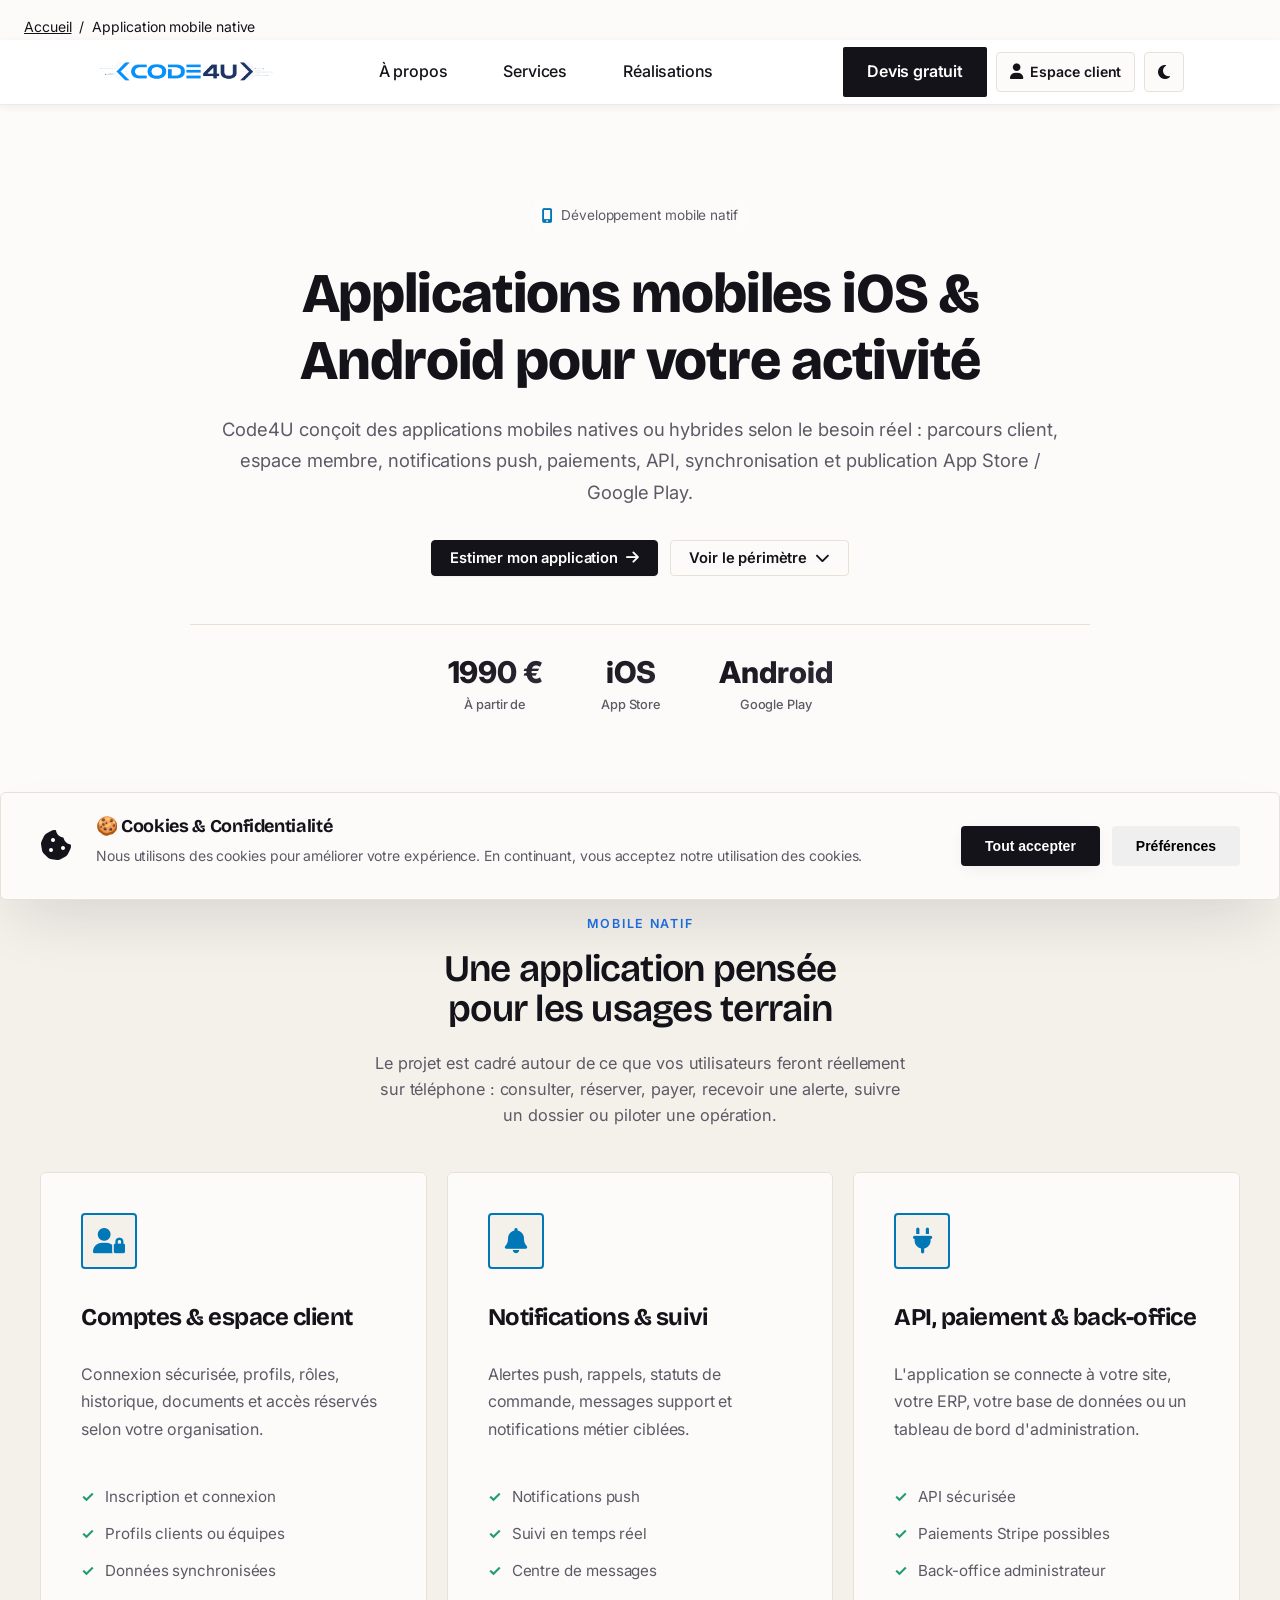
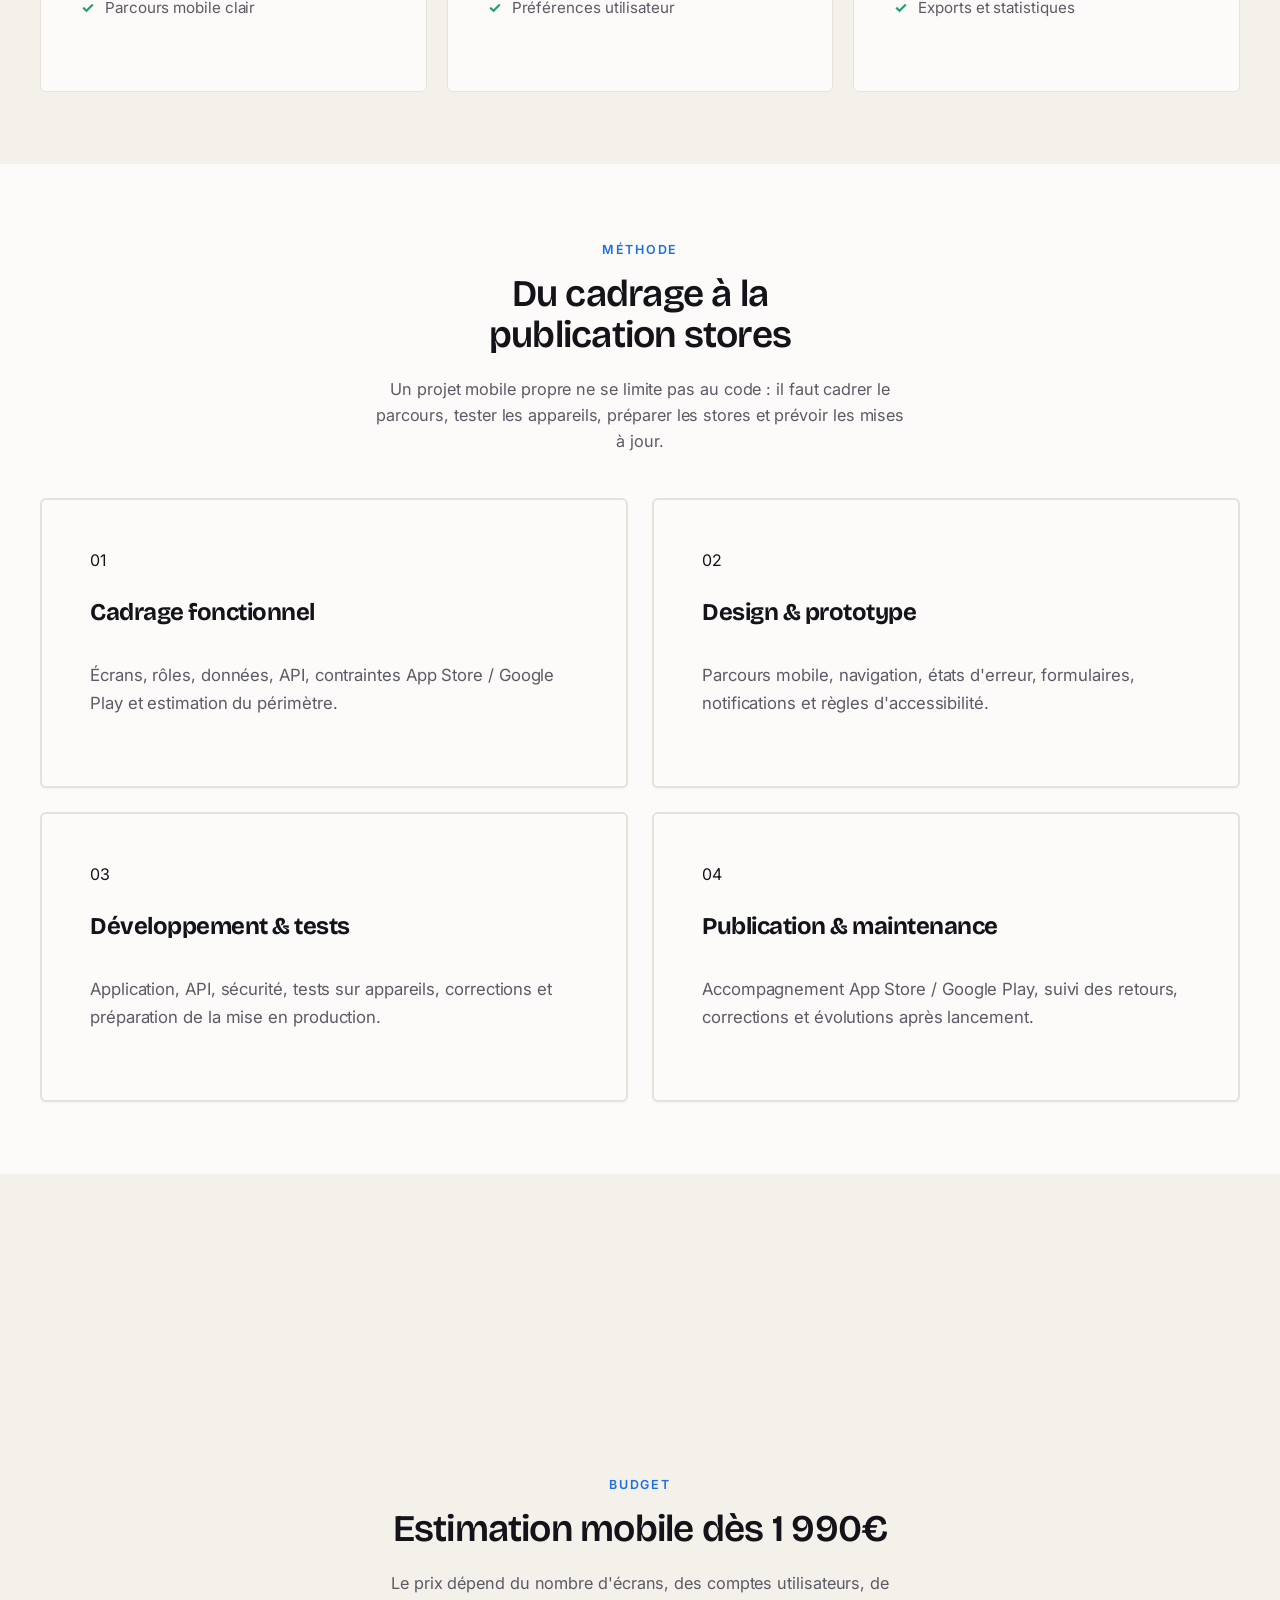
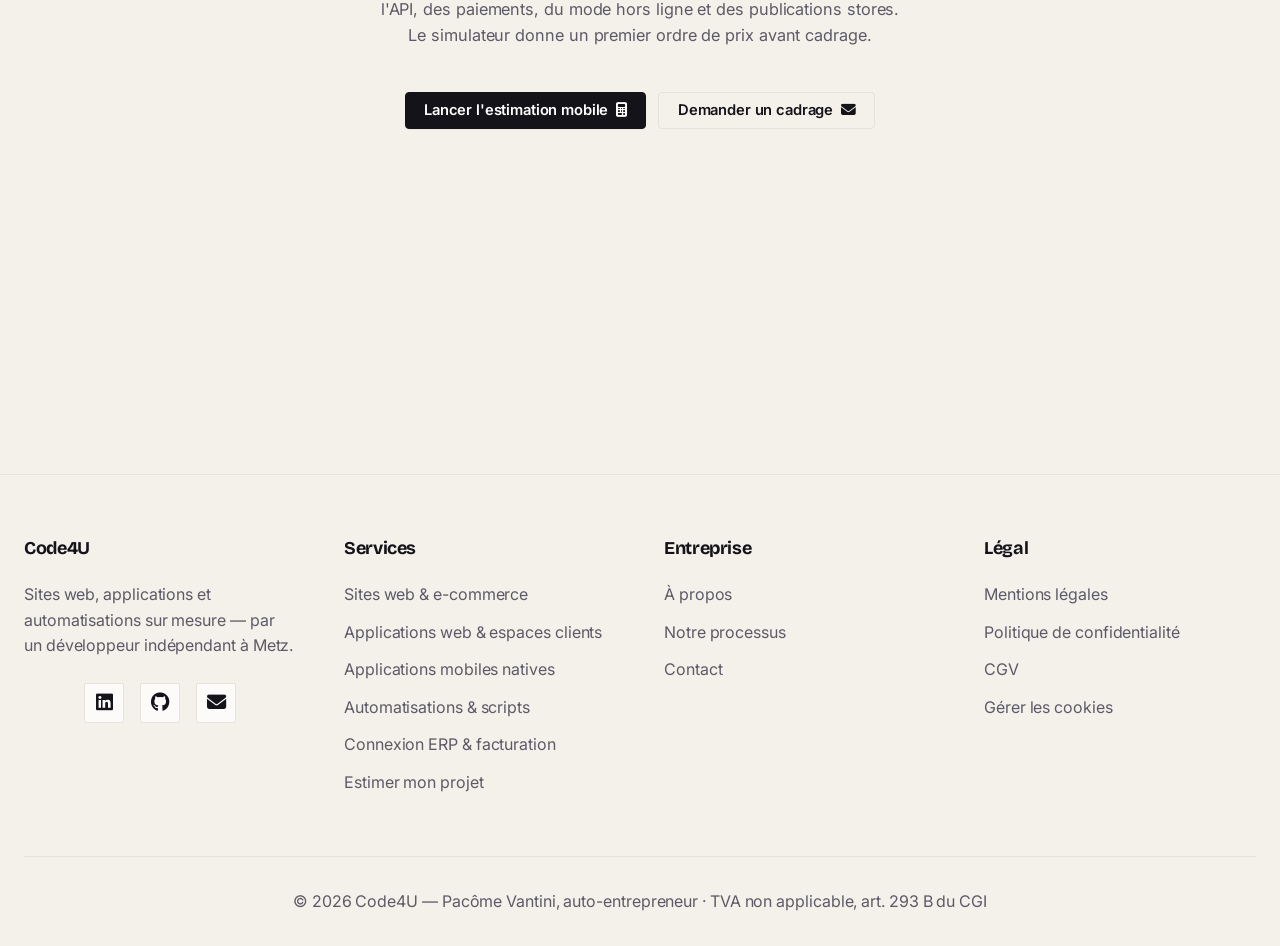
==== application-mobile.html @ ed42ecae "Add native mobile service and AI legal notices" ====
<!DOCTYPE html>
<html lang="fr">
<head>
    <meta charset="UTF-8">
    <meta name="viewport" content="width=device-width, initial-scale=1.0">

    <title>Développement Application Mobile Native iOS Android à Metz | Code4U</title>
    <meta name="title" content="Développement Application Mobile Native iOS Android à Metz | Code4U">
    <meta name="description" content="Développement d'application mobile native iOS et Android à Metz : comptes utilisateurs, notifications push, API, paiements, publication App Store et Google Play. Estimation dès 1 990€.">
    <meta name="keywords" content="développement application mobile Metz, application mobile native Metz, développeur iOS Android Metz, application mobile Lorraine, app mobile entreprise Grand Est">
    <meta name="robots" content="index, follow, max-image-preview:large, max-snippet:-1">
    <meta name="author" content="Pacôme VANTINI - Code4U">

    <meta property="og:type" content="website">
    <meta property="og:url" content="https://code4u.fr/application-mobile">
    <meta property="og:title" content="Développement Application Mobile Native | Code4U">
    <meta property="og:description" content="Applications mobiles iOS/Android connectées à votre activité : API, comptes, notifications, paiements et publication stores.">
    <meta property="og:image" content="https://code4u.fr/assets/images/og-web.jpg">
    <meta property="og:locale" content="fr_FR">
    <meta property="og:site_name" content="Code4U">

    <meta property="twitter:card" content="summary_large_image">
    <meta property="twitter:url" content="https://code4u.fr/application-mobile">
    <meta property="twitter:title" content="Application Mobile Native | Code4U">
    <meta property="twitter:description" content="Développement mobile iOS/Android à Metz. Estimation immédiate dès 1 990€.">
    <meta property="twitter:image" content="https://code4u.fr/assets/images/og-web.jpg">

    <link rel="canonical" href="https://code4u.fr/application-mobile">
    <link rel="icon" type="image/png" href="assets/images/logo-carre.png">
    <link rel="preconnect" href="https://fonts.googleapis.com">
    <link rel="preconnect" href="https://fonts.gstatic.com" crossorigin>
    <link rel="stylesheet" href="assets/css/style.css">
    <link rel="stylesheet" href="assets/css/web.css">
    <link rel="stylesheet" href="assets/css/platform.css">
    <link href="https://fonts.googleapis.com/css2?family=Bricolage+Grotesque:opsz,wght@12..96,400..700&family=Inter:wght@300;400;500;600;700;800&display=swap" rel="stylesheet">
    <link rel="stylesheet" href="https://cdnjs.cloudflare.com/ajax/libs/font-awesome/6.5.0/css/all.min.css">
</head>
<body class="web-page">
    <div id="header-placeholder"></div>

    <nav aria-label="Fil d'Ariane" class="breadcrumb-nav container" style="padding: 1rem 1.5rem 0; font-size: 0.875rem;">
        <ol itemscope itemtype="https://schema.org/BreadcrumbList" style="list-style: none; display: flex; gap: 0.5rem; margin: 0; padding: 0;">
            <li itemprop="itemListElement" itemscope itemtype="https://schema.org/ListItem">
                <a itemprop="item" href="https://code4u.fr/"><span itemprop="name">Accueil</span></a>
                <meta itemprop="position" content="1">
            </li>
            <li aria-hidden="true">/</li>
            <li itemprop="itemListElement" itemscope itemtype="https://schema.org/ListItem">
                <span itemprop="name">Application mobile native</span>
                <meta itemprop="item" content="https://code4u.fr/application-mobile">
                <meta itemprop="position" content="2">
            </li>
        </ol>
    </nav>

    <main id="main-content" role="main">
        <section class="web-hero" aria-labelledby="mobile-hero-title">
            <div class="container">
                <div class="web-hero-content">
                    <div class="web-hero-badge">
                        <i class="fas fa-mobile-screen-button"></i>
                        <span>Développement mobile natif</span>
                    </div>
                    <h1 class="web-hero-title" id="mobile-hero-title">
                        Applications mobiles iOS &amp; Android pour votre activité
                    </h1>
                    <p class="web-hero-subtitle">
                        Code4U conçoit des applications mobiles natives ou hybrides selon le besoin réel : parcours client, espace membre, notifications push, paiements, API, synchronisation et publication App Store / Google Play.
                    </p>
                    <div class="web-hero-actions">
                        <a href="commander.html?service=mobile_native" class="btn btn-primary btn-lg" data-cta="mobile_hero_estimation">
                            <span>Estimer mon application</span>
                            <i class="fas fa-arrow-right" aria-hidden="true"></i>
                        </a>
                        <a href="#mobile-services" class="btn btn-secondary btn-lg" data-cta="mobile_hero_services">
                            <span>Voir le périmètre</span>
                            <i class="fas fa-chevron-down"></i>
                        </a>
                    </div>
                    <div class="web-hero-stats">
                        <div class="web-hero-stat">
                            <span class="stat-number">1 990€</span>
                            <span class="stat-label">À partir de</span>
                        </div>
                        <div class="web-hero-stat">
                            <span class="stat-number">iOS</span>
                            <span class="stat-label">App Store</span>
                        </div>
                        <div class="web-hero-stat">
                            <span class="stat-number">Android</span>
                            <span class="stat-label">Google Play</span>
                        </div>
                    </div>
                </div>
            </div>
        </section>

        <section class="parallax-section" id="mobile-services">
            <div class="parallax-section-content">
                <div class="section-header">
                    <span class="section-tag">Mobile natif</span>
                    <h2 class="section-title">Une application pensée pour les usages terrain</h2>
                    <p class="section-subtitle">
                        Le projet est cadré autour de ce que vos utilisateurs feront réellement sur téléphone : consulter, réserver, payer, recevoir une alerte, suivre un dossier ou piloter une opération.
                    </p>
                </div>
                <div class="services-grid">
                    <div class="service-card">
                        <div class="service-icon"><i class="fas fa-user-lock"></i></div>
                        <h3>Comptes & espace client</h3>
                        <p>Connexion sécurisée, profils, rôles, historique, documents et accès réservés selon votre organisation.</p>
                        <ul class="service-features">
                            <li>Inscription et connexion</li>
                            <li>Profils clients ou équipes</li>
                            <li>Données synchronisées</li>
                            <li>Parcours mobile clair</li>
                        </ul>
                    </div>
                    <div class="service-card">
                        <div class="service-icon"><i class="fas fa-bell"></i></div>
                        <h3>Notifications & suivi</h3>
                        <p>Alertes push, rappels, statuts de commande, messages support et notifications métier ciblées.</p>
                        <ul class="service-features">
                            <li>Notifications push</li>
                            <li>Suivi en temps réel</li>
                            <li>Centre de messages</li>
                            <li>Préférences utilisateur</li>
                        </ul>
                    </div>
                    <div class="service-card">
                        <div class="service-icon"><i class="fas fa-plug"></i></div>
                        <h3>API, paiement & back-office</h3>
                        <p>L'application se connecte à votre site, votre ERP, votre base de données ou un tableau de bord d'administration.</p>
                        <ul class="service-features">
                            <li>API sécurisée</li>
                            <li>Paiements Stripe possibles</li>
                            <li>Back-office administrateur</li>
                            <li>Exports et statistiques</li>
                        </ul>
                    </div>
                </div>
            </div>
        </section>

        <section class="parallax-section">
            <div class="parallax-section-content">
                <div class="section-header">
                    <span class="section-tag">Méthode</span>
                    <h2 class="section-title">Du cadrage à la publication stores</h2>
                    <p class="section-subtitle">Un projet mobile propre ne se limite pas au code : il faut cadrer le parcours, tester les appareils, préparer les stores et prévoir les mises à jour.</p>
                </div>
                <div class="process-timeline">
                    <div class="process-step">
                        <div class="process-number">01</div>
                        <h3>Cadrage fonctionnel</h3>
                        <p>Écrans, rôles, données, API, contraintes App Store / Google Play et estimation du périmètre.</p>
                    </div>
                    <div class="process-step">
                        <div class="process-number">02</div>
                        <h3>Design & prototype</h3>
                        <p>Parcours mobile, navigation, états d'erreur, formulaires, notifications et règles d'accessibilité.</p>
                    </div>
                    <div class="process-step">
                        <div class="process-number">03</div>
                        <h3>Développement & tests</h3>
                        <p>Application, API, sécurité, tests sur appareils, corrections et préparation de la mise en production.</p>
                    </div>
                    <div class="process-step">
                        <div class="process-number">04</div>
                        <h3>Publication & maintenance</h3>
                        <p>Accompagnement App Store / Google Play, suivi des retours, corrections et évolutions après lancement.</p>
                    </div>
                </div>
            </div>
        </section>

        <section class="parallax-section">
            <div class="parallax-section-content">
                <div class="section-header">
                    <span class="section-tag">Budget</span>
                    <h2 class="section-title">Estimation mobile dès 1 990€</h2>
                    <p class="section-subtitle">
                        Le prix dépend du nombre d'écrans, des comptes utilisateurs, de l'API, des paiements, du mode hors ligne et des publications stores. Le simulateur donne un premier ordre de prix avant cadrage.
                    </p>
                </div>
                <div class="web-hero-actions" style="justify-content:center;">
                    <a href="commander.html?service=mobile_native" class="btn btn-primary btn-lg" data-cta="mobile_budget_estimation">
                        <span>Lancer l'estimation mobile</span>
                        <i class="fas fa-calculator" aria-hidden="true"></i>
                    </a>
                    <a href="/#contact" class="btn btn-secondary btn-lg" data-cta="mobile_budget_contact">
                        <span>Demander un cadrage</span>
                        <i class="fas fa-envelope"></i>
                    </a>
                </div>
            </div>
        </section>
    </main>

    <div id="footer-placeholder"></div>

    <script type="application/ld+json">
    {
      "@context": "https://schema.org",
      "@type": "Service",
      "name": "Développement d'application mobile native",
      "provider": {
        "@type": "LocalBusiness",
        "name": "Code4U",
        "url": "https://code4u.fr"
      },
      "areaServed": ["Metz", "Lorraine", "Grand Est", "France"],
      "serviceType": "Développement mobile iOS et Android",
      "offers": {
        "@type": "Offer",
        "price": "1990",
        "priceCurrency": "EUR",
        "availability": "https://schema.org/InStock"
      },
      "url": "https://code4u.fr/application-mobile"
    }
    </script>
    <script src="assets/js/template-loader.js"></script>
    <script src="assets/js/main.js" defer></script>
    <script src="assets/js/web.js" defer></script>
    <script src="assets/js/chatbot-ai.js"></script>
</body>
</html>
---- assets/css/style.css ----
/* ============================================================
   DESIGN TOKENS — refonte Code4U (palette éditoriale premium)
   Noms de variables conservés : la couche platform.css et les
   12k lignes existantes consomment ces tokens. Recolorer ici
   recolore tout le site de façon cohérente.
   ------------------------------------------------------------
   Light = papier ivoire + encre charcoal + UN accent cobalt.
   Plus de cyan/orange/dégradés "IA".
   ============================================================ */
:root {
    --primary-color: #14131a;   /* encre — surfaces/CTA sombres */
    --primary-hover: #000000;
    --primary-light: #3a3942;
    --secondary-color: #4a5bf0; /* cobalt clair (paire dégradé progress) */
    --accent-color: #1d6fe6;    /* accent unique de marque — bleu Code4U */
    --success-color: #1f9d6b;
    --warning-color: #c0871c;
    --text-primary: #14131a;    /* encre */
    --text-secondary: #5c5a66;  /* texte secondaire (AA sur papier) */
    --bg-primary: #fcfbf9;      /* papier ivoire (canvas) */
    --bg-secondary: #f4f1eb;    /* section alternée chaude */
    --bg-tertiary: #ece7dd;     /* fond chaud plus profond */
    --border-color: #e7e2d8;    /* filet chaud */
    --shadow-sm: 0 1px 2px 0 rgb(20 19 26 / 0.04);
    --shadow-md: 0 4px 16px -2px rgb(20 19 26 / 0.06);
    --shadow-lg: 0 14px 36px -8px rgb(20 19 26 / 0.10);
    --shadow-xl: 0 28px 64px -16px rgb(20 19 26 / 0.14);
    --gradient-primary: linear-gradient(135deg, #14131a 0%, #2e2d38 100%);
    --gradient-secondary: linear-gradient(135deg, #2e40e5 0%, #4a5bf0 100%);
    --transition: all 0.25s cubic-bezier(0.4, 0, 0.2, 1);
    --radius-sm: 8px;
    --radius-md: 14px;
    --radius-lg: 22px;
    --spacing-xs: 0.5rem;
    --spacing-sm: 1rem;
    --spacing-md: 1.5rem;
    --spacing-lg: 2rem;
    --spacing-xl: 3rem;
}

[data-theme="dark"] {
    --primary-color: #5b66f0;   /* cobalt vif — accent principal */
    --primary-hover: #7380f4;
    --primary-light: #9ba5f9;
    --secondary-color: #8a92f8;
    --accent-color: #7380f4;
    --success-color: #25b07a;
    --warning-color: #d69528;
    --text-primary: #edebed;    /* blanc cassé chaud */
    --text-secondary: #9b98a8;  /* gris lisible sur fond sombre */
    --bg-primary: #0c0b12;      /* quasi-noir bleuté */
    --bg-secondary: #131220;    /* surface de carte */
    --bg-tertiary: #1b1a2a;     /* hover / éléments actifs */
    --bg-300: #1a1927;          /* top-bar */
    --border-color: #252438;    /* contour discret */
    --shadow-sm: 0 1px 3px 0 rgb(0 0 0 / 0.45);
    --shadow-md: 0 4px 16px -2px rgb(0 0 0 / 0.55);
    --shadow-lg: 0 14px 36px -8px rgb(0 0 0 / 0.65);
    --shadow-xl: 0 28px 64px -16px rgb(0 0 0 / 0.75);
    --gradient-primary: linear-gradient(135deg, #131220 0%, #1e1d2e 100%);
    --gradient-secondary: linear-gradient(135deg, #5b66f0 0%, #8a92f8 100%);
    --cobalt-glow: rgba(91, 102, 240, 0.22);
}

* {
    margin: 0;
    padding: 0;
    box-sizing: border-box;
}

html {
    scroll-behavior: smooth;
    font-size: 16px;
    margin: 0;
    padding: 0;
}

body {
    font-family: 'Inter', -apple-system, BlinkMacSystemFont, 'Segoe UI', Roboto, sans-serif;
    line-height: 1.7;
    color: var(--text-primary);
    background-color: var(--bg-primary);
    transition: var(--transition);
    overflow-x: hidden;
    -webkit-font-smoothing: antialiased;
    -moz-osx-font-smoothing: grayscale;
    margin: 0;
    padding: 0;
}

.container {
    max-width: 1200px;
    margin: 0 auto;
    padding: 0 24px;
}

.section-header {
    text-align: center;
    margin-bottom: 5rem;
}

.section-tag {
    display: none;
}

.section-title {
    font-size: clamp(2rem, 5vw, 3rem);
    font-weight: 800;
    line-height: 1.2;
    color: var(--text-primary);
    margin-bottom: 1rem;
}

.section-subtitle {
    font-size: 1.125rem;
    color: var(--text-secondary);
    font-weight: 500;
}

.top-bar {
    background: var(--bg-secondary);
    border-bottom: 1px solid var(--border-color);
    padding: 0.5rem 0;
    font-size: 0.85rem;
    position: relative;
    z-index: 1200;
}

.top-bar-content {
    display: flex;
    justify-content: space-between;
    align-items: center;
    gap: 2rem;
}

.top-bar-left {
    display: flex;
    align-items: center;
    gap: 2rem;
}

.top-bar-item {
    display: flex;
    align-items: center;
    gap: 0.5rem;
    color: var(--text-secondary);
    text-decoration: none;
    transition: color 0.2s ease;
}

.top-bar-item:hover {
    color: var(--primary-color);
}

.top-bar-item i {
    font-size: 0.8rem;
    color: var(--primary-color);
}

.top-bar-right {
    display: flex;
    align-items: center;
    gap: 2rem;
}


.top-bar-social {
    display: flex;
    align-items: center;
    gap: 0.75rem;
}

.top-bar-social a {
    width: 28px;
    height: 28px;
    display: flex;
    align-items: center;
    justify-content: center;
    border-radius: 50%;
    background: var(--bg-primary);
    color: var(--text-secondary);
    transition: all 0.2s ease;
}

.top-bar-social a:hover {
    background: var(--primary-color);
    color: white;
    transform: translateY(-2px);
}

.navbar {
    position: fixed;
    top: 40px;
    left: 0;
    right: 0;
    z-index: 1300;
    background: rgba(255, 255, 255, 0.95);
    backdrop-filter: blur(20px) saturate(180%);
    -webkit-backdrop-filter: blur(20px) saturate(180%);
    border-bottom: 1px solid rgba(0, 0, 0, 0.05);
    transition: all 0.3s cubic-bezier(0.4, 0, 0.2, 1);
    box-shadow: 0 1px 3px rgba(0, 0, 0, 0.05);
    width: 100%;
}

.navbar.scrolled {
    top: 0;
    background: rgba(255, 255, 255, 0.98);
    box-shadow: 0 4px 20px rgba(0, 0, 0, 0.08);
    border-bottom-color: rgba(0, 0, 0, 0.08);
}

.top-bar {
    transition: transform 0.3s ease, opacity 0.3s ease;
}

[data-theme="dark"] .navbar {
    background: rgba(12, 11, 18, 0.95);
    border-bottom-color: var(--border-color);
}

[data-theme="dark"] .navbar.scrolled {
    background: rgba(12, 11, 18, 0.99);
    box-shadow: 0 4px 20px rgba(0, 0, 0, 0.55);
}

[data-theme="dark"] .top-bar {
    background: var(--bg-300);
    border-bottom-color: var(--border-color);
}

.nav-container {
    width: 100%;
    max-width: 1200px;
    margin: 0 auto;
    padding: 0 24px;
    box-sizing: border-box;
}

/* Si nav-container a aussi la classe container, utiliser les styles de container */
.nav-container.container {
    max-width: 1200px;
    margin: 0 auto;
    padding: 0 24px;
}

.nav-wrapper {
    display: flex;
    align-items: center;
    justify-content: space-between;
    padding: 1rem 2rem;
    gap: 2rem;
    max-width: 1600px;
    margin: 0 auto;
}

.logo a {
    text-decoration: none !important;
}

.logo-img {
    max-height: 30px;
    width: auto;
    display: block;
}

.nav-menu {
    display: flex;
    list-style: none;
    align-items: center;
    justify-content: center;
    gap: 1.5rem;
    margin: 0;
    padding: 0;
    flex: 1;
    max-width: none;
}

.nav-link {
    text-decoration: none;
    color: var(--text-secondary);
    font-weight: 500;
    transition: var(--transition);
    position: relative;
    padding: 0.5rem 1rem;
    border-radius: 0;
}

.nav-link:hover {
    color: var(--text-primary);
    background: transparent;
}

.nav-link.active {
    color: var(--primary-color);
    font-weight: 700;
    background: transparent;
}

.nav-link:not(.btn-contact)::after {
    content: '';
    position: absolute;
    left: 1rem;
    right: 1rem;
    bottom: 0.2rem;
    height: 2px;
    border-radius: 999px;
    background: var(--primary-color);
    transform: scaleX(0);
    transform-origin: center;
    transition: transform 0.2s ease;
}

.nav-link:not(.btn-contact):hover::after,
.nav-link:not(.btn-contact).active::after {
    transform: scaleX(1);
}


/* Right side navigation (Contact + Options) */
.nav-right {
    display: flex;
    align-items: center;
    gap: 1rem;
    flex-shrink: 0;
    justify-self: end;
}

/* Hide btn-member and old theme toggles - now in options menu */
.nav-link.btn-member {
    display: none;
}

/* Hide backdrop on desktop - only for mobile */
.nav-backdrop {
    display: none;
}

/* Hide mobile-only elements on desktop */
.mobile-solutions-section {
    display: none;
}

.theme-label {
    display: none;
}

/* Hide dropdown chevrons on desktop */
.dropdown-chevron {
    display: none;
}

/* Options Menu (Minimalist - Three Dots) */
.nav-options {
    position: relative;
    z-index: 10001; /* Ensure it's above navbar */
}

.options-toggle {
    width: 36px;
    height: 36px;
    border-radius: 8px;
    border: none;
    background: transparent;
    color: var(--text-secondary);
    cursor: pointer;
    display: flex;
    align-items: center;
    justify-content: center;
    transition: all 0.3s cubic-bezier(0.4, 0, 0.2, 1);
    font-size: 1rem;
    padding: 0;
    position: relative;
    z-index: 1;
}

.options-toggle:hover {
    background: var(--bg-secondary);
    color: var(--text-primary);
}

.nav-options.active .options-toggle {
    background: var(--bg-secondary);
    color: var(--primary-color);
}

.options-dropdown {
    position: absolute;
    top: calc(100% + 0.5rem);
    right: 0;
    min-width: 180px;
    background: var(--bg-primary);
    border: 1px solid var(--border-color);
    border-radius: 10px;
    box-shadow: 0 4px 20px rgba(0, 0, 0, 0.1);
    opacity: 0;
    visibility: hidden;
    transform: translateY(-8px);
    transition: all 0.2s cubic-bezier(0.4, 0, 0.2, 1);
    z-index: 10000 !important; /* High z-index to ensure visibility */
    overflow: hidden;
    padding: 0.5rem;
    pointer-events: none; /* Prevent interaction when hidden */
}

[data-theme="dark"] .options-dropdown {
    box-shadow: 0 4px 20px rgba(91, 102, 240, 0.22);
}

.nav-options.active .options-dropdown {
    opacity: 1;
    visibility: visible;
    transform: translateY(0);
    pointer-events: auto; /* Enable interaction when visible */
}

.options-item {
    display: flex;
    align-items: center;
    gap: 0.75rem;
    padding: 0.75rem 1rem;
    color: var(--text-primary);
    text-decoration: none;
    transition: all 0.2s ease;
    border-radius: 8px;
    width: 100%;
    background: none;
    border: none;
    cursor: pointer;
    font-family: inherit;
    font-size: 0.875rem;
    font-weight: 500;
    text-align: left;
}

.options-item:hover {
    background: var(--bg-secondary);
    color: var(--primary-color);
}

.options-item i {
    width: 18px;
    color: var(--text-secondary);
    transition: color 0.2s ease;
    font-size: 0.9rem;
    text-align: center;
}

.options-item:hover i {
    color: var(--primary-color);
}

.options-item span {
    flex: 1;
}

/* Navigation Dropdown */
/* Navigation Dropdown - Mega Menu Full Width */
.nav-dropdown {
    position: static;
}

.mega-menu {
    position: absolute;
    left: 0;
    right: 0;
    top: 100%;
    width: 100vw;
    background: var(--bg-primary);
    border-top: 1px solid var(--border-color);
    box-shadow: 0 10px 40px rgba(0, 0, 0, 0.1);
    opacity: 0;
    visibility: hidden;
    transform: translateY(-20px);
    transition: opacity 0.2s ease, visibility 0.2s ease, transform 0.2s ease;
    z-index: 1000;
    pointer-events: none;
    /* Zone de transition invisible pour maintenir le hover */
    padding-top: 15px;
    margin-top: -15px;
}

[data-theme="dark"] .mega-menu {
    box-shadow: 0 10px 40px rgba(0, 0, 0, 0.5);
}

/* Le mega menu reste ouvert quand on survole le nav-dropdown OU le mega-menu */
.nav-dropdown:hover .mega-menu,
.mega-menu:hover {
    opacity: 1 !important;
    visibility: visible !important;
    transform: translateY(0) !important;
    pointer-events: auto !important;
}

/* Classe pour forcer la fermeture */
.mega-menu.closed {
    opacity: 0 !important;
    visibility: hidden !important;
    transform: translateY(-20px) !important;
    pointer-events: none !important;
}

.mega-menu-container {
    max-width: 1600px;
    margin: 0 auto;
    padding: 3rem 2rem;
    /* Compenser le padding-top du mega-menu */
    margin-top: 15px;
}

.mega-menu-content {
    display: grid;
    grid-template-columns: repeat(3, 1fr);
    gap: 3rem;
}

.mega-menu-section {
    display: flex;
    flex-direction: column;
}

.mega-menu-header {
    display: flex;
    align-items: center;
    gap: 1rem;
    margin-bottom: 1.5rem;
    padding-bottom: 1rem;
    border-bottom: 2px solid var(--border-color);
}

.mega-menu-header i {
    font-size: 1.5rem;
    color: var(--primary-color);
}

.mega-menu-header h3 {
    font-size: 1.25rem;
    font-weight: 700;
    color: var(--text-primary);
    margin: 0;
}

.mega-menu-items {
    display: flex;
    flex-direction: column;
    gap: 1rem;
}

.mega-menu-item {
    display: flex;
    gap: 1rem;
    padding: 1rem;
    background: var(--bg-secondary);
    border-radius: 12px;
    text-decoration: none;
    transition: all 0.3s ease;
    border: 1px solid transparent;
}

.mega-menu-item:hover {
    background: var(--bg-primary);
    border-color: var(--primary-color);
    transform: translateY(-2px);
    box-shadow: 0 4px 12px rgba(46, 64, 229, 0.15);
}

.mega-menu-item-image {
    width: 120px;
    height: 80px;
    flex-shrink: 0;
    border-radius: 8px;
    overflow: hidden;
    background: var(--bg-primary);
}

.mega-menu-item-image img {
    width: 100%;
    height: 100%;
    object-fit: cover;
    transition: transform 0.3s ease;
}

.mega-menu-item:hover .mega-menu-item-image img {
    transform: scale(1.1);
}

.mega-menu-item-content {
    flex: 1;
    display: flex;
    flex-direction: column;
    gap: 0.5rem;
}

.mega-menu-item-content h4 {
    font-size: 1rem;
    font-weight: 700;
    color: var(--text-primary);
    margin: 0;
}

.mega-menu-item-content p {
    font-size: 0.85rem;
    color: var(--text-secondary);
    line-height: 1.5;
    margin: 0;
}

.mega-menu-price {
    font-size: 0.9rem;
    font-weight: 600;
    color: var(--primary-color);
    margin-top: 0.25rem;
}

.mega-menu-link {
    font-size: 0.9rem;
    font-weight: 600;
    color: var(--primary-color);
    margin-top: 0.25rem;
}

.dropdown-item {
    display: flex;
    align-items: flex-start;
    gap: 1rem;
    padding: 1.25rem;
    color: var(--text-primary);
    text-decoration: none;
    transition: all 0.2s cubic-bezier(0.4, 0, 0.2, 1);
    border-radius: 12px;
    position: relative;
    margin: 0.25rem;
}

.dropdown-item:hover {
    background: var(--bg-secondary);
    transform: translateY(-2px);
    box-shadow: 0 4px 12px rgba(0, 0, 0, 0.08);
}

.dropdown-item-icon-wrapper {
    width: 48px;
    height: 48px;
    display: flex;
    align-items: center;
    justify-content: center;
    background: linear-gradient(135deg, rgba(46, 64, 229, 0.1), rgba(46, 64, 229, 0.1));
    border-radius: 12px;
    flex-shrink: 0;
    transition: all 0.3s ease;
}

.dropdown-item-icon-wrapper i {
    color: var(--primary-color);
    font-size: 1.25rem;
    transition: all 0.3s ease;
}

.dropdown-item:hover .dropdown-item-icon-wrapper {
    background: linear-gradient(135deg, var(--primary-color), var(--secondary-color));
    transform: scale(1.1) rotate(5deg);
}

.dropdown-item:hover .dropdown-item-icon-wrapper i {
    color: white;
    transform: scale(1.1);
}

.dropdown-item-content {
    flex: 1;
    min-width: 0;
}

.dropdown-item-title {
    font-weight: 700;
    font-size: 1rem;
    color: var(--text-primary);
    margin: 0 0 0.375rem;
    transition: color 0.2s ease;
}

.dropdown-item-desc {
    font-size: 0.85rem;
    color: var(--text-secondary);
    line-height: 1.5;
    margin: 0 0 0.75rem;
    transition: color 0.2s ease;
}

.dropdown-item:hover .dropdown-item-title {
    color: var(--primary-color);
}

.dropdown-item:hover .dropdown-item-desc {
    color: var(--text-primary);
}

.dropdown-item-footer {
    display: flex;
    align-items: center;
    justify-content: space-between;
    gap: 0.75rem;
}

.dropdown-item-price {
    font-size: 0.8rem;
    color: var(--primary-color);
    font-weight: 700;
}

.dropdown-item-badge {
    display: inline-flex;
    align-items: center;
    padding: 0.25rem 0.625rem;
    background: linear-gradient(135deg, var(--primary-color), var(--secondary-color));
    color: white;
    font-size: 0.7rem;
    font-weight: 700;
    border-radius: 12px;
    text-transform: uppercase;
    letter-spacing: 0.5px;
    box-shadow: 0 2px 8px rgba(46, 64, 229, 0.3);
}

.nav-link {
    text-decoration: none;
    color: var(--text-secondary);
    font-weight: 500;
    transition: var(--transition);
    position: relative;
    padding: 0.5rem 1rem;
    border-radius: 0;
    display: flex;
    flex-direction: column;
    align-items: flex-start;
    gap: 0.15rem;
}

.nav-link span:first-child {
    font-size: 0.95rem;
}

.nav-link-hint {
    font-size: 0.7rem;
    color: var(--text-secondary);
    opacity: 0.7;
    font-weight: 400;
    transition: var(--transition);
}

.nav-link:hover {
    color: var(--text-primary);
    background: transparent;
}

.nav-link:hover .nav-link-hint {
    opacity: 1;
    color: var(--primary-color);
}

.nav-link.active {
    color: var(--primary-color);
    font-weight: 700;
    background: transparent;
}

.nav-link.active .nav-link-hint {
    color: var(--primary-color);
    opacity: 1;
}

[data-theme="dark"] .nav-link.active {
    color: var(--primary-color);
    background: transparent;
}

.nav-link.btn-contact {
    background: #000;
    color: white !important;
    padding: 0.5rem 1rem;
    border-radius: var(--radius-md);
    font-weight: 600;
    transition: var(--transition);
}

.nav-link.btn-contact:hover {
    background: #333;
    color: white !important;
}

.nav-link.btn-member.active {
    background: linear-gradient(135deg, var(--primary-hover) 0%, var(--secondary-color) 100%);
}

.nav-link.btn-member i {
    font-size: 1.1rem;
}

.desktop-only {
    display: none;
}

/* Ensure chevrons are hidden on desktop */
@media (min-width: 1025px) {
    .dropdown-chevron {
        display: none !important;
    }
}

@media (min-width: 768px) {
    .desktop-only {
        display: inline;
    }
}

.nav-link.btn-contact {
    padding: 0.75rem 1.5rem;
    background: var(--primary-color);
    color: white !important;
    border-radius: var(--radius-sm);
    border: none;
}

.nav-link.btn-contact:hover {
    background: var(--primary-hover);
    color: white !important;
}

.nav-link.btn-contact.active {
    background: var(--primary-hover);
    color: white !important;
}

.nav-link.btn-contact::after {
    display: none;
}

.theme-toggle {
    background: none;
    border: 1px solid var(--border-color);
    width: 40px;
    height: 40px;
    border-radius: var(--radius-sm);
    display: flex;
    align-items: center;
    justify-content: center;
    cursor: pointer;
    transition: var(--transition);
    color: var(--text-primary);
}

.theme-toggle:hover {
    background: var(--primary-color);
    color: white;
    border-color: var(--primary-color);
}

/* Hide old theme toggles - now in options menu */
.desktop-theme-wrapper,
.mobile-theme-wrapper {
    display: none !important;
}

.menu-toggle {
    display: none;
    flex-direction: column;
    justify-content: center;
    align-items: center;
    gap: 5px;
    width: 44px;
    height: 44px;
    background: none;
    border: none;
    cursor: pointer;
    position: relative;
}

.menu-toggle span {
    display: block;
    width: 24px;
    height: 2px;
    background: var(--text-primary);
    transition: all 0.3s ease;
    border-radius: 2px;
}

/* ========================================
   Loading Screen
   ======================================== */
.loading-screen {
    position: fixed;
    top: 0;
    left: 0;
    right: 0;
    bottom: 0;
    background: var(--bg-primary);
    z-index: 99999;
    display: flex;
    align-items: center;
    justify-content: center;
    transition: opacity 0.5s ease, visibility 0.5s ease;
    overflow: hidden;
    width: 100vw;
    height: 100vh;
    height: 100dvh;
}

.loading-screen::before {
    content: '';
    position: absolute;
    top: 0;
    left: 0;
    right: 0;
    bottom: 0;
    background: radial-gradient(circle at center, rgba(91, 102, 240, 0.08) 0%, transparent 70%);
    animation: loadingGlow 3s ease-in-out infinite;
}

.loading-screen.hidden,
.loading-screen[style*="display: none"],
.loading-screen[style*="opacity: 0"] {
    opacity: 0 !important;
    visibility: hidden !important;
    pointer-events: none !important;
    display: none !important;
    z-index: -1 !important;
    position: fixed !important;
    top: -9999px !important;
    left: -9999px !important;
    width: 0 !important;
    height: 0 !important;
    overflow: hidden !important;
}

.loading-content {
    text-align: center;
    max-width: 400px;
    width: 100%;
    padding: 3rem 2rem;
    display: flex;
    flex-direction: column;
    align-items: center;
    gap: 2rem;
    position: relative;
    z-index: 1;
}

.loading-logo {
    display: flex;
    justify-content: center;
    align-items: center;
    width: 100%;
    padding: 0;
    animation: loadingLogoFloat 3s ease-in-out infinite;
}

.loading-logo-img {
    max-height: 90px;
    width: auto;
    display: block;
    margin: 0 auto;
    filter: drop-shadow(0 4px 12px rgba(91, 102, 240, 0.22));
}

.loading-text {
    width: 100%;
    text-align: center;
}

.loading-title {
    font-size: 1.75rem;
    font-weight: 700;
    color: var(--text-primary);
    margin-bottom: 0.75rem;
    animation: fadeInUp 0.8s ease;
    letter-spacing: -0.02em;
}

.loading-message {
    font-size: 0.95rem;
    color: var(--text-secondary);
    animation: fadeInUp 0.8s ease 0.2s both;
    font-weight: 400;
}

.loading-progress {
    width: 100%;
    height: 3px;
    background: var(--bg-secondary);
    border-radius: 10px;
    overflow: hidden;
    position: relative;
    box-shadow: inset 0 1px 2px rgba(0, 0, 0, 0.05);
}

.loading-progress-bar {
    height: 100%;
    background: linear-gradient(90deg, var(--primary-color) 0%, var(--secondary-color) 50%, var(--primary-color) 100%);
    background-size: 200% 100%;
    border-radius: 10px;
    width: 0;
    animation: loadingProgress 2s ease forwards, loadingShimmer 2s ease-in-out infinite;
    box-shadow: 0 0 10px rgba(91, 102, 240, 0.35);
}

@keyframes loadingLogoFloat {
    0%, 100% { 
        transform: translateY(0);
        opacity: 1;
    }
    50% { 
        transform: translateY(-8px);
        opacity: 0.95;
    }
}

@keyframes loadingGlow {
    0%, 100% {
        opacity: 0.3;
    }
    50% {
        opacity: 0.6;
    }
}

@keyframes loadingProgress {
    from {
        width: 0;
    }
    to {
        width: 100%;
    }
}

@keyframes loadingShimmer {
    0% {
        background-position: -200% 0;
    }
    100% {
        background-position: 200% 0;
    }
}

@keyframes pulse {
    0%, 100% { transform: scale(1); }
    50% { transform: scale(1.02); }
}

@keyframes fadeInUp {
    from {
        opacity: 0;
        transform: translateY(20px);
    }
    to {
        opacity: 1;
        transform: translateY(0);
    }
}

@keyframes loadingProgress {
    to { width: 100%; }
}

/* ========================================
   Hero Section - Clean & Simple
   ======================================== */
.hero {
    position: relative;
    height: 100vh;
    height: 100dvh;
    max-height: 100vh;
    max-height: 100dvh;
    display: flex;
    align-items: center;
    justify-content: center;
    padding: 0;
    overflow: hidden;
    background: var(--bg-primary);
}

.hero-background {
    position: absolute;
    top: 0;
    left: 0;
    width: 100%;
    height: 100%;
    z-index: 0;
    overflow: hidden;
    background: linear-gradient(135deg, var(--bg-primary) 0%, var(--bg-secondary) 100%);
}

.hero-shapes {
    position: absolute;
    top: 0;
    left: 0;
    width: 100%;
    height: 100%;
    z-index: 0;
    pointer-events: none;
}

.hero-shape {
    position: absolute;
    border-radius: 50%;
    opacity: 0.03;
    animation: shapeFloat 20s infinite ease-in-out;
    filter: blur(80px);
}

.hero-shape-1 {
    width: 500px;
    height: 500px;
    background: var(--secondary-color);
    top: -200px;
    right: -150px;
    animation-delay: 0s;
}

.hero-shape-2 {
    width: 400px;
    height: 400px;
    background: var(--accent-color);
    bottom: -150px;
    left: -100px;
    animation-delay: 5s;
}

.hero-shape-3 {
    width: 350px;
    height: 350px;
    background: var(--primary-color);
    top: 50%;
    left: 50%;
    transform: translate(-50%, -50%);
    animation-delay: 10s;
}

@keyframes shapeFloat {
    0%, 100% {
        transform: translate(0, 0) scale(1);
    }
    33% {
        transform: translate(30px, -30px) scale(1.1);
    }
    66% {
        transform: translate(-20px, 20px) scale(0.9);
    }
}

.hero-particles {
    position: absolute;
    top: 0;
    left: 0;
    width: 100%;
    height: 100%;
    z-index: 1;
    pointer-events: none;
}


.particle {
    position: absolute;
    width: 5px;
    height: 5px;
    background: var(--secondary-color);
    border-radius: 50%;
    animation: particleFloat 15s infinite ease-in-out;
    box-shadow: 0 0 10px rgba(91, 102, 240, 0.2);
    opacity: 0.2;
}

.particle:nth-child(1) {
    left: 10%;
    top: 20%;
    animation-delay: 0s;
    animation-duration: 12s;
    background: var(--secondary-color);
}

.particle:nth-child(2) {
    left: 80%;
    top: 40%;
    animation-delay: 2s;
    animation-duration: 18s;
    background: var(--accent-color);
}

.particle:nth-child(3) {
    left: 30%;
    top: 70%;
    animation-delay: 4s;
    animation-duration: 15s;
    background: var(--primary-color);
}

.particle:nth-child(4) {
    left: 70%;
    top: 10%;
    animation-delay: 6s;
    animation-duration: 20s;
    background: var(--secondary-color);
}

.particle:nth-child(5) {
    left: 50%;
    top: 60%;
    animation-delay: 8s;
    animation-duration: 14s;
    background: var(--accent-color);
}

@keyframes particleFloat {
    0%, 100% {
        transform: translate(0, 0) scale(1);
        opacity: 0.2;
    }
    25% {
        transform: translate(30px, -50px) scale(1.2);
        opacity: 0.3;
    }
    50% {
        transform: translate(-20px, -100px) scale(0.8);
        opacity: 0.25;
    }
    75% {
        transform: translate(40px, -30px) scale(1.1);
        opacity: 0.25;
    }
}

.hero-content {
    position: relative;
    z-index: 2;
    max-width: 800px;
    margin: 0 auto;
    text-align: center;
    padding: 2rem 1rem;
    display: flex;
    flex-direction: column;
    justify-content: center;
    align-items: center;
    height: 100%;
}

.hero-title {
    font-size: clamp(1.5rem, 4.5vw, 2.5rem);
    font-weight: 800;
    line-height: 1.2;
    margin-bottom: 0.75rem;
    color: var(--text-primary);
    animation: fadeInUp 1s ease-out 0.3s backwards;
    letter-spacing: -0.01em;
}

.hero-title-highlight {
    background: linear-gradient(135deg, var(--primary-color) 0%, var(--secondary-color) 100%);
    -webkit-background-clip: text;
    -webkit-text-fill-color: transparent;
    background-clip: text;
    display: block;
    animation: gradientShift 3s ease infinite;
    background-size: 200% 200%;
}

@keyframes gradientShift {
    0%, 100% {
        background-position: 0% 50%;
    }
    50% {
        background-position: 100% 50%;
    }
}

.hero-subtitle {
    font-size: clamp(0.85rem, 1.8vw, 1rem);
    color: var(--text-secondary);
    margin-bottom: 2rem;
    line-height: 1.3;
    font-weight: 500;
    animation: fadeInUp 1s ease-out 0.5s backwards;
    letter-spacing: 0.03em;
    text-transform: uppercase;
}

.hero-buttons {
    display: flex;
    gap: 1.25rem;
    justify-content: center;
    flex-wrap: wrap;
    animation: fadeInUp 1s ease-out 0.7s backwards;
}

.btn-hero {
    padding: 0.875rem 1.75rem;
    font-size: 0.875rem;
    font-weight: 600;
    border-radius: 50px;
    backdrop-filter: blur(10px);
    -webkit-backdrop-filter: blur(10px);
    transition: all 0.3s cubic-bezier(0.4, 0, 0.2, 1);
    position: relative;
    overflow: hidden;
}

.hero-buttons .btn i {
    font-size: 0.8rem;
}

.btn-hero::before {
    content: '';
    position: absolute;
    top: 0;
    left: -100%;
    width: 100%;
    height: 100%;
    background: linear-gradient(90deg, transparent, rgba(255, 255, 255, 0.2), transparent);
    transition: left 0.5s;
}

.btn-hero:hover::before {
    left: 100%;
}

.btn-hero.btn-primary {
    background: linear-gradient(135deg, var(--primary-color), var(--secondary-color));
    color: white;
    box-shadow: var(--shadow-lg);
    border: none;
}

.btn-hero.btn-primary:hover {
    transform: translateY(-3px) scale(1.05);
    box-shadow: var(--shadow-xl);
}

.btn-hero.btn-secondary {
    background: var(--bg-primary);
    color: var(--text-primary);
    border: 2px solid var(--border-color);
    box-shadow: var(--shadow-md);
}

.btn-hero.btn-secondary:hover {
    background: var(--bg-secondary);
    border-color: var(--primary-color);
    color: var(--primary-color);
    transform: translateY(-3px) scale(1.05);
    box-shadow: var(--shadow-lg);
}

.hero-buttons .btn i {
    font-size: 1rem;
}

.hero-scroll-indicator {
    position: absolute;
    bottom: 2rem;
    left: 50%;
    transform: translateX(-50%);
    z-index: 2;
    color: var(--text-secondary);
    font-size: 1.5rem;
    animation: bounceDown 2s infinite;
    cursor: pointer;
    transition: color 0.3s ease;
}

.hero-scroll-indicator:hover {
    color: var(--secondary-color);
}

@keyframes bounceDown {
    0%, 100% {
        transform: translateX(-50%) translateY(0);
    }
    50% {
        transform: translateX(-50%) translateY(10px);
    }
}

.btn {
    display: inline-flex;
    align-items: center;
    gap: 0.75rem;
    padding: 1rem 2rem;
    font-size: 1rem;
    font-weight: 600;
    text-decoration: none;
    border-radius: var(--radius-sm);
    border: none;
    cursor: pointer;
    transition: var(--transition);
    position: relative;
    overflow: hidden;
}

.btn-primary {
    background: var(--primary-color);
    color: white;
    box-shadow: var(--shadow-md);
}

.btn-primary:hover {
    background: var(--primary-hover);
    transform: translateY(-2px);
    box-shadow: var(--shadow-lg);
}

.btn-secondary {
    background: transparent;
    color: var(--text-primary);
    border: 1px solid var(--border-color);
}

.btn-secondary:hover {
    border-color: var(--primary-color);
    background: var(--primary-color);
    color: white;
}

.btn-block {
    width: 100%;
    justify-content: center;
}


.stat-item {
    text-align: center;
}

.stat-value {
    font-size: 3rem;
    font-weight: 900;
    background: var(--gradient-primary);
    -webkit-background-clip: text;
    -webkit-text-fill-color: transparent;
    background-clip: text;
    margin-bottom: 0.5rem;
}

.stat-label {
    color: var(--text-secondary);
    font-weight: 500;
}

/* Hero Shapes */
.hero-shapes {
    position: absolute;
    top: 0;
    left: 0;
    right: 0;
    bottom: 0;
    z-index: -1;
    pointer-events: none;
}

.shape {
    position: absolute;
    border-radius: var(--radius-md);
    opacity: 0.05;
    animation: float 15s ease-in-out infinite;
}

.shape-1 {
    width: 300px;
    height: 300px;
    background: var(--primary-color);
    top: 10%;
    left: 10%;
    animation-delay: 0s;
}

.shape-2 {
    width: 200px;
    height: 200px;
    background: var(--secondary-color);
    top: 60%;
    right: 10%;
    animation-delay: 5s;
}

.shape-3 {
    width: 150px;
    height: 150px;
    background: var(--accent-color);
    bottom: 20%;
    left: 50%;
    animation-delay: 10s;
}

@keyframes float {
    0%, 100% { transform: translate(0, 0) scale(1); }
    33% { transform: translate(30px, -30px) scale(1.1); }
    66% { transform: translate(-20px, 20px) scale(0.9); }
}

@keyframes fadeInUp {
    from {
        opacity: 0;
        transform: translateY(30px);
    }
    to {
        opacity: 1;
        transform: translateY(0);
    }
}

/* ========================================
   Logos Section
   ======================================== */
.logos-section {
    padding: 4rem 0;
    background: var(--bg-secondary);
    border-top: 1px solid var(--border-color);
    border-bottom: 1px solid var(--border-color);
}

.logos-title {
    text-align: center;
    color: var(--text-secondary);
    margin-bottom: 2rem;
    font-weight: 600;
}

.logos-grid {
    display: grid;
    grid-template-columns: repeat(auto-fit, minmax(100px, 1fr));
    gap: 2rem;
    align-items: center;
}

.logo-item {
    text-align: center;
    font-size: 3rem;
    color: var(--text-secondary);
    transition: var(--transition);
    cursor: pointer;
    filter: grayscale(100%);
}

.logo-item:hover {
    transform: scale(1.2);
    filter: grayscale(0%);
    color: var(--primary-color);
}

/* ========================================
   Solutions Section
   ======================================== */
.solutions {
    padding: 8rem 0;
    position: relative;
    overflow: hidden;
}

.solutions::before {
    content: '';
    position: absolute;
    top: 0;
    left: 0;
    right: 0;
    bottom: 0;
    background: linear-gradient(135deg, 
        var(--bg-secondary) 0%, 
        var(--bg-primary) 50%, 
        rgba(46, 64, 229, 0.05) 100%);
    z-index: -1;
}

.solutions-grid {
    display: grid;
    grid-template-columns: repeat(auto-fit, minmax(300px, 1fr));
    gap: 2rem;
}

/* Services Grid - Premium Layout */
.services-grid {
    display: grid;
    grid-template-columns: repeat(4, minmax(0, 1fr));
    gap: 1.75rem;
    margin-top: 2.25rem;
}

.service-card {
    --service-accent: var(--primary-color);
    --service-accent-soft: rgba(46, 64, 229, 0.12);
    position: relative;
    display: flex;
    flex-direction: column;
    gap: 1rem;
    padding: 1.75rem;
    border-radius: 18px;
    background: var(--bg-primary);
    border: 1px solid rgba(148, 163, 184, 0.18);
    box-shadow: var(--shadow-sm);
    text-decoration: none;
    color: inherit;
    overflow: hidden;
    isolation: isolate;
    transition: transform 0.35s ease, box-shadow 0.35s ease, border-color 0.35s ease, background 0.35s ease;
    
    /* Animation initiale */
    opacity: 0;
    transform: translateY(60px) scale(0.95);
}

.service-card.animate-in {
    animation: slideUpFade 0.8s ease-out forwards;
}

/* Animation décalée pour chaque carte */
.service-card:nth-child(1).animate-in {
    animation-delay: 0.1s;
}

.service-card:nth-child(2).animate-in {
    animation-delay: 0.2s;
}

.service-card:nth-child(3).animate-in {
    animation-delay: 0.3s;
}

.service-card:nth-child(4).animate-in {
    animation-delay: 0.4s;
}

@keyframes slideUpFade {
    0% {
        opacity: 0;
        transform: translateY(60px) scale(0.95);
    }
    100% {
        opacity: 1;
        transform: translateY(0) scale(1);
    }
}

/* Animation pour les titres de section */
.solutions .section-header,
.solutions .section-title {
    opacity: 0;
    transform: translateY(-30px);
}

.solutions .section-header.fade-in-down,
.solutions .section-title.fade-in-down {
    animation: fadeInDown 0.7s ease-out forwards;
}

@keyframes fadeInDown {
    0% {
        opacity: 0;
        transform: translateY(-30px);
    }
    100% {
        opacity: 1;
        transform: translateY(0);
    }
}

.service-card__glow {
    display: none;
}

.service-card__icon {
    width: 48px;
    height: 48px;
    border-radius: 14px;
    display: flex;
    align-items: center;
    justify-content: center;
    font-size: 1.5rem;
    color: var(--service-accent);
    background: var(--service-accent-soft);
    position: relative;
    z-index: 1;
    margin: 0 auto;
}

.service-card.animate-in .service-card__icon {
    animation: bounceIcon 0.6s ease-out 0.3s backwards;
}

@keyframes bounceIcon {
    0% {
        transform: scale(0) rotate(-180deg);
        opacity: 0;
    }
    50% {
        transform: scale(1.15) rotate(10deg);
    }
    100% {
        transform: scale(1) rotate(0deg);
        opacity: 1;
    }
}

.service-card__title {
    font-size: 1.25rem;
    font-weight: 600;
    color: var(--text-primary);
    margin: 0;
    position: relative;
    z-index: 1;
}

.service-card__description {
    font-size: 0.9rem;
    color: var(--text-secondary);
    line-height: 1.6;
    margin: 0;
    position: relative;
    z-index: 1;
}

.service-card__features {
    list-style: none;
    padding: 0;
    margin: 0;
    display: flex;
    flex-direction: column;
    gap: 0.6rem;
    position: relative;
    z-index: 1;
}

.service-card__features li {
    display: flex;
    gap: 0.75rem;
    align-items: flex-start;
    font-size: 0.85rem;
    color: var(--text-secondary);
}

.service-card__features i {
    font-size: 0.75rem;
    margin-top: 0.18rem;
    color: var(--service-accent);
}

.service-card__cta {
    margin-top: auto;
    display: inline-flex;
    align-items: center;
    gap: 0.5rem;
    font-weight: 600;
    color: var(--text-primary);
    position: relative;
    z-index: 1;
    transition: color 0.25s ease, gap 0.25s ease;
    align-self: center;
}

.service-card__cta i {
    font-size: 0.9rem;
    transition: transform 0.3s ease;
}

.service-card:hover,
.service-card.animate-in:hover {
    transform: translateY(-10px) scale(1.02);
    box-shadow: 0 24px 50px rgba(20, 19, 26, 0.14);
    border-color: var(--service-accent);
    background: linear-gradient(180deg, rgba(148, 163, 184, 0.06) 0%, var(--bg-primary) 100%);
}

.service-card:hover .service-card__cta {
    color: var(--service-accent);
    gap: 0.6rem;
}

.service-card:hover .service-card__cta i {
    transform: translateX(4px);
}

.service-card--web {
    --service-accent: #4a5bf0;
    --service-accent-soft: rgba(46, 64, 229, 0.12);
}

.service-card--software {
    --service-accent: #ec4899;
    --service-accent-soft: rgba(236, 72, 153, 0.12);
}

.service-card--pc {
    --service-accent: #f97316;
    --service-accent-soft: rgba(249, 115, 22, 0.12);
}

.service-card--support {
    --service-accent: #10b981;
    --service-accent-soft: rgba(16, 185, 129, 0.12);
}

.service-card--consulting {
    --service-accent: #f59e0b;
    --service-accent-soft: rgba(245, 158, 11, 0.12);
}

.service-card__price {
    margin-top: auto;
    padding-top: 1rem;
    border-top: 1px solid var(--border-color);
    display: flex;
    flex-direction: column;
    align-items: center;
    gap: 0.25rem;
    position: relative;
    z-index: 1;
}

.service-card__price .price-from {
    font-size: 0.75rem;
    color: var(--text-secondary);
    font-weight: 500;
}

.service-card__price .price-amount {
    font-size: 1.5rem;
    font-weight: 700;
    color: var(--service-accent);
    line-height: 1;
}

.service-card__price .price-period {
    font-size: 0.875rem;
    font-weight: 500;
    color: var(--text-secondary);
}

.section-tag {
    display: inline-block;
    padding: 0.5rem 1rem;
    background: var(--bg-secondary);
    border-radius: 50px;
    font-size: 0.875rem;
    font-weight: 600;
    color: var(--primary-color);
    margin-bottom: 1rem;
    text-transform: uppercase;
    letter-spacing: 0.5px;
}

.section-subtitle {
    font-size: 1.125rem;
    color: var(--text-secondary);
    max-width: 600px;
    margin: 0 auto;
    line-height: 1.6;
}

@media (max-width: 1024px) {
    .services-grid {
        gap: 1.75rem;
    }

    .service-card {
        padding: 2rem;
    }
}

@media (max-width: 920px) {
    .services-grid {
        grid-template-columns: 1fr;
    }
}

@media (max-width: 768px) {
    /* Service Cards - Centrer le contenu sur mobile */
    .service-card {
        text-align: center;
    }
    
    .service-card__icon {
        margin: 0 auto;
    }
    
    .service-card__title {
        text-align: center;
    }
    
    .service-card__description {
        text-align: center;
    }
    
    .service-card__features {
        align-items: center;
    }
    
    .service-card__features li {
        justify-content: center;
        text-align: center;
    }
    
    .service-card__cta {
        margin-left: auto;
        margin-right: auto;
        justify-content: center;
    }
    
    /* Autres types de cards - Centrer sur mobile */
    .project-type-card,
    .service-feature {
        text-align: center;
    }
    
    .project-type-icon,
    .service-feature-icon {
        margin-left: auto;
        margin-right: auto;
    }
    
    .process-step-item {
        text-align: center;
    }
    
    .process-step-icon {
        margin-left: auto;
        margin-right: auto;
    }
    
    .services-grid {
        gap: 1.5rem;
    }

    .service-card {
        padding: 1.85rem;
    }
}

@media (max-width: 520px) {
    .service-card {
        padding: 1.65rem;
    }

    .service-card__icon {
        width: 48px;
        height: 48px;
        font-size: 1.35rem;
    }

    .service-card__title {
        font-size: 1.2rem;
    }

    .service-card__features li {
        font-size: 0.85rem;
    }
}

/* ========================================
   Process Section - Innovative Grid Layout
   ======================================== */
.process {
    padding: 8rem 0;
    position: relative;
    overflow: hidden;
    background: var(--bg-secondary);
}

.process-timeline {
    display: grid;
    grid-template-columns: repeat(2, 1fr);
    gap: 1.5rem;
    max-width: 1200px;
    margin: 0 auto;
}

.process-step {
    background: var(--bg-secondary);
    border: 1px solid var(--border-color);
    border-radius: var(--radius-md);
    padding: 2.5rem;
    position: relative;
    overflow: hidden;
    transition: var(--transition);
    display: flex;
    flex-direction: column;
    gap: 1.5rem;
    opacity: 0;
    transform: translateY(-100px) rotate(-5deg);
}

/* Animation "tombée du ciel" */
.process-step.fall-in {
    opacity: 1;
    transform: translateY(0) rotate(0deg);
    animation: fallFromSky 0.8s cubic-bezier(0.34, 1.56, 0.64, 1) forwards;
}

@keyframes fallFromSky {
    0% {
        opacity: 0;
        transform: translateY(-150px) rotate(-8deg) scale(0.8);
    }
    60% {
        transform: translateY(10px) rotate(2deg) scale(1.02);
    }
    80% {
        transform: translateY(-5px) rotate(-1deg) scale(0.99);
    }
    100% {
        opacity: 1;
        transform: translateY(0) rotate(0deg) scale(1);
    }
}

/* Délais progressifs pour effet cascade */
.process-step:nth-child(1).fall-in {
    animation-delay: 0.1s;
}

.process-step:nth-child(2).fall-in {
    animation-delay: 0.25s;
}

.process-step:nth-child(3).fall-in {
    animation-delay: 0.4s;
}

.process-step:nth-child(4).fall-in {
    animation-delay: 0.55s;
}

.process-step::before {
    content: '';
    position: absolute;
    top: 0;
    left: 0;
    width: 4px;
    height: 100%;
    background: var(--primary-color);
    transform: scaleY(0);
    transition: var(--transition);
    transform-origin: top;
}

.process-step:hover::before {
    transform: scaleY(1);
}

.process-step:nth-child(1)::before { background: var(--primary-color); }
.process-step:nth-child(2)::before { background: var(--accent-color); }
.process-step:nth-child(3)::before { background: var(--secondary-color); }
.process-step:nth-child(4)::before { background: var(--success-color); }

.process-step:hover {
    transform: translateY(-5px);
    box-shadow: var(--shadow-lg);
    border-color: var(--primary-color);
}

.step-header {
    display: flex;
    align-items: center;
    gap: 1.5rem;
}

.step-number {
    font-size: 3rem;
    font-weight: 900;
    color: var(--text-primary);
    opacity: 0.1;
    line-height: 1;
}

.process-step:nth-child(1) .step-number { color: var(--primary-color); opacity: 0.2; }
.process-step:nth-child(2) .step-number { color: var(--accent-color); opacity: 0.2; }
.process-step:nth-child(3) .step-number { color: var(--secondary-color); opacity: 0.2; }
.process-step:nth-child(4) .step-number { color: var(--success-color); opacity: 0.2; }

.step-icon {
    width: 60px;
    height: 60px;
    background: var(--bg-primary);
    border: 1px solid var(--border-color);
    border-radius: var(--radius-sm);
    display: flex;
    align-items: center;
    justify-content: center;
    font-size: 1.75rem;
    transition: var(--transition);
}

.process-step:nth-child(1) .step-icon {
    color: var(--primary-color);
}

.process-step:nth-child(2) .step-icon {
    color: var(--accent-color);
}

.process-step:nth-child(3) .step-icon {
    color: var(--secondary-color);
}

.process-step:nth-child(4) .step-icon {
    color: var(--success-color);
}

.process-step:hover .step-icon {
    transform: scale(1.1);
    background: var(--bg-primary);
}

.process-step:nth-child(1):hover .step-icon {
    background: var(--primary-color);
    color: white;
    border-color: var(--primary-color);
}

.process-step:nth-child(2):hover .step-icon {
    background: var(--accent-color);
    color: white;
    border-color: var(--accent-color);
}

.process-step:nth-child(3):hover .step-icon {
    background: var(--secondary-color);
    color: white;
    border-color: var(--secondary-color);
}

.process-step:nth-child(4):hover .step-icon {
    background: var(--success-color);
    color: white;
    border-color: var(--success-color);
}

.step-content {
    flex: 1;
}

.step-title {
    font-size: 1.5rem;
    font-weight: 700;
    color: var(--text-primary);
    margin-bottom: 0.75rem;
}

.step-description {
    color: var(--text-secondary);
    line-height: 1.7;
}

/* ========================================
   Tarifs Section
   ======================================== */
.tarifs {
    padding: 6rem 0 0 0;
    position: relative;
    overflow: hidden;
}

.tarifs::before {
    content: '';
    position: absolute;
    top: 0;
    left: 0;
    right: 0;
    bottom: 0;
    background: linear-gradient(315deg, 
        var(--bg-secondary) 0%, 
        var(--bg-primary) 50%, 
        rgba(236, 72, 153, 0.05) 100%);
    z-index: -1;
}

.tarifs-grid {
    display: grid;
    grid-template-columns: repeat(auto-fit, minmax(320px, 1fr));
    gap: 2rem;
    margin-bottom: 3rem;
}

.tarif-card {
    background: var(--bg-primary);
    border: 1px solid var(--border-color);
    border-radius: var(--radius-md);
    padding: 2.5rem;
    transition: var(--transition);
    position: relative;
    overflow: hidden;
    display: flex;
    flex-direction: column;
    height: 100%;
}

.tarif-card::before {
    content: '';
    position: absolute;
    top: 0;
    left: 0;
    right: 0;
    bottom: 0;
    background: radial-gradient(circle at bottom left, rgba(236, 72, 153, 0.05), transparent 60%);
    opacity: 0;
    transition: var(--transition);
    pointer-events: none;
}

.tarif-card:hover {
    transform: translateY(-10px);
    box-shadow: var(--shadow-xl);
    border-color: var(--primary-color);
}

.tarif-card:hover::before {
    opacity: 1;
}

.tarif-card-featured {
    border-color: var(--primary-color);
    background: var(--bg-primary);
    box-shadow: var(--shadow-xl);
}

.tarif-header {
    display: flex;
    justify-content: space-between;
    align-items: start;
    margin-bottom: 1.5rem;
}

.tarif-title {
    font-size: 1.5rem;
    font-weight: 700;
    color: var(--text-primary);
}

.tarif-badge {
    padding: 0.5rem 1rem;
    background: var(--primary-color);
    color: white;
    border-radius: var(--radius-sm);
    font-size: 0.75rem;
    font-weight: 600;
}

.tarif-badge-featured {
    background: var(--gradient-secondary);
}

.tarif-price {
    margin-bottom: 1rem;
    display: flex;
    flex-direction: column;
    align-items: center;
}

.price-from {
    font-size: 0.75rem;
    font-weight: 500;
    color: var(--text-secondary);
    text-transform: uppercase;
    letter-spacing: 0.05em;
    margin-bottom: 0.25rem;
}

.price-amount {
    font-size: 3rem;
    font-weight: 900;
    color: var(--text-primary);
}

.price-period {
    color: var(--text-secondary);
    margin-top: 0.25rem;
    font-size: 0.875rem;
}

.tarif-pricing {
    margin-bottom: 2rem;
}

.pricing-note {
    display: flex;
    align-items: center;
    gap: 0.5rem;
    color: var(--text-secondary);
    font-size: 0.875rem;
}

.tarif-features {
    list-style: none;
    margin-bottom: 2rem;
    flex: 1;
}

.tarif-features li {
    padding: 0.75rem 0;
    display: flex;
    align-items: center;
    gap: 0.75rem;
    color: var(--text-secondary);
    border-bottom: 1px solid var(--border-color);
}

.tarif-features li:last-child {
    border-bottom: none;
}

.tarif-features i {
    color: var(--primary-color);
}

/* Tarifs en gros */
.tarifs-gros {
    margin-top: 3rem;
    padding-top: 3rem;
    border-top: 1px solid var(--border-color);
}

.tarifs-gros .section-header {
    margin-bottom: 2rem;
}

.tarifs-gros-grid {
    display: grid;
    grid-template-columns: repeat(auto-fit, minmax(280px, 1fr));
    gap: 1.5rem;
}

.tarif-gros-card {
    background: var(--bg-secondary);
    border: 1px solid var(--border-color);
    border-radius: var(--radius-md);
    padding: 1.75rem;
    display: flex;
    flex-direction: column;
    transition: var(--transition);
}

.tarif-gros-card:hover {
    border-color: var(--primary-color);
    box-shadow: var(--shadow-md);
}

.tarif-gros-card.tarif-gros-featured {
    border-color: var(--primary-color);
    background: var(--bg-primary);
    box-shadow: var(--shadow-lg);
}

.tarif-gros-header {
    display: flex;
    justify-content: space-between;
    align-items: flex-start;
    margin-bottom: 1rem;
}

.tarif-gros-header h3 {
    font-size: 1.25rem;
    font-weight: 700;
    color: var(--text-primary);
}

.tarif-gros-badge {
    padding: 0.35rem 0.75rem;
    background: var(--success-color);
    color: white;
    border-radius: var(--radius-sm);
    font-size: 0.7rem;
    font-weight: 600;
}

.tarif-gros-price {
    margin-bottom: 1.25rem;
}

.tarif-gros-amount {
    font-size: 2rem;
    font-weight: 800;
    color: var(--text-primary);
}

.tarif-gros-unit {
    display: block;
    font-size: 0.875rem;
    color: var(--text-secondary);
    margin-top: 0.25rem;
}

.tarif-gros-features {
    list-style: none;
    margin-bottom: 1.5rem;
    flex: 1;
}

.tarif-gros-features li {
    padding: 0.5rem 0;
    display: flex;
    align-items: center;
    gap: 0.5rem;
    font-size: 0.9rem;
    color: var(--text-secondary);
}

.tarif-gros-features i {
    color: var(--success-color);
}

/* Testimonials Ticker */
.testimonials-ticker {
    width: 100%;
    overflow: hidden;
    background: var(--bg-primary);
    border-top: 1px solid var(--border-color);
    padding: 2rem 0;
    margin-top: 2rem;
}

.ticker-track {
    display: flex;
    gap: 3rem;
    animation: tickerScroll 30s linear infinite;
    width: max-content;
}

@keyframes tickerScroll {
    0% {
        transform: translateX(0);
    }
    100% {
        transform: translateX(-50%);
    }
}

.ticker-item {
    display: flex;
    align-items: center;
    gap: 0.75rem;
    white-space: nowrap;
    font-size: 1rem;
    color: var(--text-secondary);
}

.ticker-item i {
    color: var(--warning-color);
    font-size: 0.875rem;
}

.ticker-item span {
    font-style: italic;
}

/* ========================================
   Team Section
   ======================================== */
.team {
    padding: 8rem 0;
    background: var(--bg-secondary);
}

.team-grid {
    max-width: 600px;
    margin: 0 auto;
}

.team-member {
    background: var(--bg-primary);
    border: 1px solid var(--border-color);
    border-radius: var(--radius-md);
    padding: 3rem;
    text-align: center;
    transition: var(--transition);
}

.team-member:hover {
    box-shadow: var(--shadow-lg);
    border-color: var(--primary-color);
}

.member-avatar {
    width: 120px;
    height: 120px;
    background: var(--primary-color);
    border-radius: var(--radius-md);
    display: flex;
    align-items: center;
    justify-content: center;
    font-size: 3rem;
    color: white;
    margin: 0 auto 1.5rem;
    transition: var(--transition);
}

.team-member:hover .member-avatar {
    transform: scale(1.05);
}

.member-name {
    font-size: 1.75rem;
    font-weight: 700;
    color: var(--text-primary);
    margin-bottom: 0.5rem;
}

.member-role {
    font-size: 1rem;
    color: var(--secondary-color);
    font-weight: 600;
    margin-bottom: 1rem;
}

.member-bio {
    color: var(--text-secondary);
    line-height: 1.7;
    max-width: 450px;
    margin: 0 auto;
}

/* ========================================
   Clients Section - Logo Slider
   ======================================== */
.clients-section {
    padding: 0;
    background: var(--bg-primary);
    position: relative;
}

.clients-section .container {
    position: relative;
    z-index: 1;
    padding-top: 2rem;
}

.clients-section .section-header {
    margin-bottom: 2rem;
}

.clients-slider {
    width: 100%;
    overflow: hidden;
    background: transparent;
    padding: 2rem 0;
    position: relative;
}

.clients-slider::before,
.clients-slider::after {
    content: '';
    position: absolute;
    top: 0;
    bottom: 0;
    width: 150px;
    z-index: 2;
    pointer-events: none;
}

.clients-slider::before {
    left: 0;
    background: linear-gradient(to right, var(--bg-primary), transparent);
}

.clients-slider::after {
    right: 0;
    background: linear-gradient(to left, var(--bg-primary), transparent);
}

.clients-track {
    display: flex;
    gap: 2.5rem;
    animation: scrollLogos 50s linear infinite;
    width: max-content;
    align-items: center;
}

.clients-track:hover {
    animation-play-state: paused;
}

@keyframes scrollLogos {
    0% {
        transform: translateX(0);
    }
    100% {
        transform: translateX(calc(-100% / 6));
    }
}

.client-logo {
    flex-shrink: 0;
    text-decoration: none;
    cursor: pointer;
    display: block;
}

.logo-container {
    display: flex;
    flex-direction: column;
    align-items: center;
    justify-content: center;
    gap: 0.5rem;
    padding: 1rem 1.5rem;
    background: transparent;
    border: none;
    border-radius: var(--radius-md);
    min-width: 100px;
    height: 80px;
    transition: all 0.3s ease;
}

.client-logo:hover .logo-container {
    transform: translateY(-5px);
}

.logo-container i {
    font-size: 1.75rem;
    transition: all 0.3s ease;
}

.logo-container span {
    font-size: 0.75rem;
    font-weight: 600;
    color: var(--text-secondary);
    transition: all 0.3s ease;
    white-space: nowrap;
}

.client-logo-img {
    width: 100%;
    height: 100%;
    object-fit: contain;
    max-width: 120px;
    max-height: 70px;
    filter: grayscale(100%) opacity(0.7);
    transition: all 0.3s ease;
}

.client-logo:hover .client-logo-img {
    filter: grayscale(0%) opacity(1);
    transform: scale(1.05);
}

/* Couleurs spécifiques par logo (maintenant inutiles car on utilise des images) */
.client-logo:nth-child(4n+1) .logo-container i {
    color: #DC2626; /* Chrono Pizza - Rouge */
}

.client-logo:nth-child(4n+2) .logo-container i {
    color: #F59E0B; /* Mon Estimation Travaux - Orange */
}

.client-logo:nth-child(4n+3) .logo-container i {
    color: #10B981; /* Kangal Kebab - Vert */
}

.client-logo:nth-child(4n+4) .logo-container i {
    color: #2563EB; /* Oui Pneu - Bleu */
}

.client-logo:hover .logo-container i {
    transform: scale(1.1);
}

.client-logo:hover .logo-container span {
    color: var(--text-primary);
}

/* Dark mode adjustments */
[data-theme="dark"] .clients-slider::before {
    background: linear-gradient(to right, var(--bg-primary), transparent);
}

[data-theme="dark"] .clients-slider::after {
    background: linear-gradient(to left, var(--bg-primary), transparent);
}

/* ========================================
   About Section
   ======================================== */
.about {
    padding: 6rem 0;
    position: relative;
    background: var(--bg-secondary);
}

.about::before {
    content: '';
    position: absolute;
    top: 0;
    left: 0;
    right: 0;
    bottom: 0;
    background: linear-gradient(135deg, 
        rgba(46, 64, 229, 0.03) 0%, 
        transparent 50%, 
        rgba(46, 64, 229, 0.03) 100%);
    z-index: 0;
}

.about .container {
    position: relative;
    z-index: 1;
}

.about-content {
    display: grid;
    grid-template-columns: 1fr 1fr;
    gap: 4rem;
    align-items: stretch;
}

.about-left {
    display: flex;
    flex-direction: column;
    gap: 2rem;
    height: 100%;
    justify-content: space-between;
}

.about-left .section-header {
    text-align: left;
}

.about-description {
    font-size: 1.1rem;
    line-height: 1.8;
    color: var(--text-secondary);
    margin: 0;
}

.about-description strong {
    color: var(--primary-color);
    font-weight: 600;
}

.about-values {
    display: flex;
    flex-direction: column;
    gap: 1rem;
}

.value-item {
    display: flex;
    align-items: center;
    gap: 1rem;
    font-size: 1rem;
    color: var(--text-secondary);
}

.value-item i {
    color: var(--primary-color);
    font-size: 1.25rem;
    min-width: 24px;
}

.about-tech h4 {
    font-size: 1.125rem;
    font-weight: 600;
    color: var(--text-primary);
    margin-bottom: 1rem;
}

.tech-badges {
    display: flex;
    flex-wrap: wrap;
    gap: 0.75rem;
}

.tech-badge {
    padding: 0.5rem 1rem;
    background: var(--bg-primary);
    border: 1px solid var(--border-color);
    border-radius: var(--radius-sm);
    font-size: 0.875rem;
    font-weight: 500;
    color: var(--text-primary);
    transition: var(--transition);
}

.tech-badge:hover {
    border-color: var(--primary-color);
    background: rgba(46, 64, 229, 0.1);
    transform: translateY(-2px);
}

.about-right {
    display: flex;
    flex-direction: column;
    gap: 2rem;
    height: 100%;
    justify-content: space-between;
}

.about-stats-grid {
    display: grid;
    grid-template-columns: repeat(2, 1fr);
    gap: 1.5rem;
    flex: 1;
}

.stat-card {
    background: var(--bg-primary);
    border: 1px solid var(--border-color);
    border-radius: var(--radius-md);
    padding: 2rem;
    display: flex;
    flex-direction: column;
    align-items: center;
    justify-content: center;
    text-align: center;
    gap: 1rem;
    transition: var(--transition);
    position: relative;
    overflow: hidden;
    min-height: 160px;
}

.stat-card::before {
    content: '';
    position: absolute;
    top: 0;
    left: 0;
    right: 0;
    height: 3px;
    background: var(--gradient-primary);
    transform: scaleX(0);
    transition: var(--transition);
}

.stat-card:hover {
    transform: translateY(-5px);
    box-shadow: var(--shadow-lg);
    border-color: var(--primary-color);
}

.stat-card:hover::before {
    transform: scaleX(1);
}

.stat-icon {
    width: 50px;
    height: 50px;
    display: flex;
    align-items: center;
    justify-content: center;
    background: rgba(46, 64, 229, 0.1);
    border-radius: var(--radius-sm);
    color: var(--primary-color);
    font-size: 1.5rem;
}

.stat-number {
    font-size: 2.5rem;
    font-weight: 800;
    background: var(--gradient-primary);
    -webkit-background-clip: text;
    -webkit-text-fill-color: transparent;
    background-clip: text;
    line-height: 1;
}

.stat-label {
    font-size: 0.9rem;
    color: var(--text-secondary);
    font-weight: 500;
}

.about-highlight {
    background: var(--gradient-primary);
    border-radius: var(--radius-md);
    padding: 2rem;
    color: white;
    display: flex;
    align-items: center;
    min-height: 140px;
}

.highlight-content {
    display: flex;
    align-items: center;
    gap: 1.5rem;
}

.highlight-content > i {
    font-size: 3rem;
    opacity: 0.9;
    min-width: 48px;
}

.highlight-content h4 {
    font-size: 1.25rem;
    font-weight: 700;
    margin-bottom: 0.5rem;
    color: white;
}

.highlight-content p {
    font-size: 0.95rem;
    color: rgba(255, 255, 255, 0.9);
    margin: 0;
}

/* ========================================
   Testimonials Section (removed - now ticker)
   ======================================== */
.testimonials {
    display: none;
}

.testimonials::before {
    content: '';
    position: absolute;
    top: 0;
    left: 0;
    right: 0;
    bottom: 0;
    background: linear-gradient(135deg, 
        var(--bg-primary) 0%, 
        rgba(46, 64, 229, 0.03) 50%, 
        var(--bg-secondary) 100%);
    z-index: -1;
}

.testimonials-grid {
    display: grid;
    grid-template-columns: repeat(2, 1fr);
    gap: 2rem;
    max-width: 900px;
    margin: 0 auto;
}

.testimonial-card {
    background: var(--bg-primary);
    border: 1px solid var(--border-color);
    border-radius: var(--radius-md);
    padding: 2.5rem;
    transition: var(--transition);
    position: relative;
    overflow: hidden;
}

.testimonial-card::before {
    content: '';
    position: absolute;
    bottom: 0;
    right: 0;
    width: 100px;
    height: 100px;
    background: radial-gradient(circle, rgba(46, 64, 229, 0.1), transparent 70%);
    opacity: 0;
    transition: var(--transition);
    pointer-events: none;
}

.testimonial-card:hover {
    transform: translateY(-5px);
    box-shadow: var(--shadow-xl);
    border-color: var(--primary-color);
}

.testimonial-card:hover::before {
    opacity: 1;
}

.testimonial-icon {
    display: none;
}

.testimonial-text {
    font-size: 1.125rem;
    line-height: 1.8;
    color: var(--text-secondary);
    margin-bottom: 2rem;
    font-style: italic;
}

.testimonial-author {
    display: flex;
    align-items: center;
    gap: 1rem;
}

.author-avatar {
    width: 50px;
    height: 50px;
    background: var(--primary-color);
    border-radius: var(--radius-sm);
    display: flex;
    align-items: center;
    justify-content: center;
    color: white;
    font-size: 1.25rem;
}

.author-name {
    font-size: 1rem;
    font-weight: 600;
    color: var(--text-primary);
}

.author-role {
    font-size: 0.875rem;
    color: var(--text-secondary);
}

/* ========================================
   About Section
   ======================================== */
.about {
    padding: 6rem 0;
    background: var(--bg-primary);
}

.about-grid {
    display: grid;
    grid-template-columns: repeat(3, 1fr);
    gap: 2rem;
    margin-bottom: 3rem;
}

.about-card {
    background: var(--bg-secondary);
    border: 1px solid var(--border-color);
    border-radius: var(--radius-md);
    padding: 2.5rem 2rem;
    text-align: center;
    transition: var(--transition);
}

.about-card:hover {
    border-color: var(--primary-color);
    transform: translateY(-5px);
    box-shadow: 0 10px 30px rgba(0, 0, 0, 0.1);
}

.about-icon {
    width: 70px;
    height: 70px;
    background: var(--primary-color);
    border-radius: var(--radius-sm);
    display: flex;
    align-items: center;
    justify-content: center;
    margin: 0 auto 1.5rem;
    font-size: 2rem;
    color: white;
}

.about-card h3 {
    font-size: 1.25rem;
    font-weight: 700;
    color: var(--text-primary);
    margin-bottom: 1rem;
}

.about-card p {
    color: var(--text-secondary);
    line-height: 1.7;
    font-size: 0.95rem;
}

.about-stats-row {
    display: grid;
    grid-template-columns: repeat(4, 1fr);
    gap: 2rem;
    padding: 3rem;
    background: var(--bg-secondary);
    border: 1px solid var(--border-color);
    border-radius: var(--radius-md);
}

.stat-box {
    display: flex;
    flex-direction: column;
    align-items: center;
    text-align: center;
}

.stat-number {
    font-size: 2.5rem;
    font-weight: 800;
    color: var(--primary-color);
    margin-bottom: 0.5rem;
    line-height: 1;
}

.stat-label {
    font-size: 0.875rem;
    color: var(--text-secondary);
    font-weight: 500;
}

/* ========================================
   Contact Section
   ======================================== */
.contact {
    padding: 6rem 0;
    background: var(--bg-secondary);
}

.contact-grid {
    display: grid;
    grid-template-columns: 1fr 1.2fr;
    gap: 4rem;
    align-items: start;
}

.contact-info-col h3 {
    font-size: 1.75rem;
    font-weight: 700;
    margin-bottom: 1rem;
    color: var(--text-primary);
}

.contact-info-col p {
    color: var(--text-secondary);
    margin-bottom: 2rem;
    line-height: 1.7;
}

.contact-details {
    display: flex;
    flex-direction: column;
    gap: 1.25rem;
}

.contact-item {
    display: flex;
    align-items: center;
    gap: 1rem;
    padding: 1rem;
    background: var(--bg-primary);
    border: 1px solid var(--border-color);
    border-radius: var(--radius-sm);
    transition: var(--transition);
}

.contact-item:hover {
    border-color: var(--primary-color);
}

.contact-item i {
    font-size: 1.25rem;
    color: var(--primary-color);
    width: 24px;
    text-align: center;
}

.contact-item a {
    color: var(--text-primary);
    text-decoration: none;
    font-weight: 500;
    transition: var(--transition);
}

.contact-item a:hover {
    color: var(--primary-color);
}

.contact-item span {
    color: var(--text-secondary);
}

.contact-form-col {
    background: var(--bg-primary);
    border: 1px solid var(--border-color);
    border-radius: var(--radius-md);
    padding: 2.5rem;
}

.contact-wrapper,
.contact-simple {
    display: none;
}

.contact-description {
    color: var(--text-secondary);
    margin-bottom: 3rem;
    font-size: 1.125rem;
    line-height: 1.8;
}

.contact-methods {
    display: flex;
    flex-direction: column;
    gap: 1.5rem;
}

.contact-method {
    display: flex;
    align-items: center;
    gap: 1rem;
    padding: 1.5rem;
    background: var(--bg-primary);
    border: 1px solid var(--border-color);
    border-radius: 15px;
    text-decoration: none;
    transition: var(--transition);
}

.contact-method:hover {
    transform: translateX(10px);
    box-shadow: var(--shadow-md);
    border-color: var(--primary-color);
}

.method-icon {
    width: 50px;
    height: 50px;
    min-width: 50px;
    display: flex;
    align-items: center;
    justify-content: center;
    background: var(--gradient-primary);
    border-radius: 12px;
    color: white;
    font-size: 1.25rem;
}

.method-info h4 {
    font-size: 1rem;
    font-weight: 600;
    color: var(--text-primary);
    margin-bottom: 0.25rem;
}

.method-info p {
    font-size: 0.875rem;
    color: var(--text-secondary);
}

.contact-form {
    background: var(--bg-primary);
    border: 1px solid var(--border-color);
    border-radius: 20px;
    padding: 2.5rem;
    box-shadow: var(--shadow-lg);
}

.form-group {
    margin-bottom: 1.5rem;
}

.form-group {
    margin-bottom: 1rem;
}

.form-group label {
    display: none;
}

.form-group input,
.form-group select,
.form-group textarea {
    width: 100%;
    padding: 1rem 1.25rem;
    border: 1px solid var(--border-color);
    border-radius: var(--radius-sm);
    font-family: inherit;
    font-size: 1rem;
    color: var(--text-primary);
    background: var(--bg-secondary);
    transition: var(--transition);
}

.form-group input::placeholder,
.form-group textarea::placeholder {
    color: var(--text-secondary);
}

.form-group input:focus,
.form-group select:focus,
.form-group textarea:focus {
    outline: none;
    border-color: var(--primary-color);
    background: var(--bg-primary);
}

.form-group textarea {
    resize: none;
}

.form-message {
    margin-top: 1rem;
    padding: 1rem;
    border-radius: 10px;
    text-align: center;
    font-weight: 600;
    display: none;
}

.form-message.success {
    background: rgba(34, 197, 94, 0.1);
    color: #22c55e;
    border: 1px solid #22c55e;
    display: block;
}

.form-message.error {
    background: rgba(239, 68, 68, 0.1);
    color: #ef4444;
    border: 1px solid #ef4444;
    display: block;
}

/* ========================================
   Footer
   ======================================== */
.footer {
    position: relative;
    z-index: 20;
    background: var(--bg-secondary);
    border-top: 1px solid var(--border-color);
    padding: 4rem 0 2rem;
}

.footer-content {
    display: grid;
    grid-template-columns: repeat(auto-fit, minmax(250px, 1fr));
    gap: 3rem;
    margin-bottom: 3rem;
}

.footer-section h3,
.footer-section h4 {
    font-size: 1.125rem;
    font-weight: 700;
    color: var(--text-primary);
    margin-bottom: 1.5rem;
}

.footer-section ul {
    list-style: none;
    padding: 0;
    margin: 0;
}

.footer-section li {
    margin-bottom: 0.75rem;
}

.footer-description {
    color: var(--text-secondary);
    margin: 1rem 0;
    line-height: 1.7;
}

.footer-social {
    display: flex;
    gap: 1rem;
    margin-top: 1.5rem;
}

.footer-social a {
    width: 40px;
    height: 40px;
    display: flex;
    align-items: center;
    justify-content: center;
    background: var(--bg-primary);
    border: 1px solid var(--border-color);
    border-radius: var(--radius-sm);
    color: var(--text-primary);
    text-decoration: none;
    transition: var(--transition);
}

.footer-social a:hover {
    background: var(--primary-color);
    border-color: var(--primary-color);
    color: white;
    transform: translateY(-3px);
}

.footer-title {
    font-size: 1.125rem;
    font-weight: 700;
    margin-bottom: 1.5rem;
    color: var(--text-primary);
}

.footer-links {
    list-style: none;
}

.footer-links li {
    margin-bottom: 0.75rem;
}

.footer-section a {
    color: var(--text-secondary);
    text-decoration: none;
    transition: all 0.3s ease;
    display: inline-block;
    position: relative;
}

.footer-section a::after {
    content: '';
    position: absolute;
    bottom: -2px;
    left: 0;
    width: 0;
    height: 2px;
    background: var(--primary-color);
    transition: width 0.3s ease;
}

.footer-section a:hover {
    color: var(--primary-color);
    transform: translateX(5px);
}

.footer-section a:hover::after {
    width: 100%;
}

.footer-links a {
    color: var(--text-secondary);
    text-decoration: none;
    transition: var(--transition);
}

.footer-links a:hover {
    color: var(--primary-color);
    padding-left: 5px;
}

.legal-section a {
    text-decoration: none;
}

.footer-bottom {
    text-align: center;
    padding-top: 2rem;
    border-top: 1px solid var(--border-color);
    color: var(--text-secondary);
}

/* ========================================
   Chatbot
   ======================================== */
.chatbot-container {
    position: fixed;
    bottom: 30px;
    right: 30px;
    z-index: 1000;
}

.chatbot-toggle {
    width: 60px;
    height: 60px;
    background: var(--primary-color);
    border: none;
    border-radius: var(--radius-md);
    display: flex;
    align-items: center;
    justify-content: center;
    cursor: pointer;
    box-shadow: var(--shadow-xl);
    transition: var(--transition);
    color: white;
    font-size: 1.5rem;
    position: fixed;
    bottom: 30px;
    right: 30px;
    z-index: 1000;
}

.chatbot-toggle:hover {
    transform: scale(1.1);
    box-shadow: var(--shadow-xl);
}

.chatbot-window {
    position: fixed;
    bottom: 100px;
    right: 30px;
    width: 350px;
    height: 500px;
    background: var(--bg-primary);
    border: 1px solid var(--border-color);
    border-radius: 20px;
    box-shadow: var(--shadow-xl);
    display: none;
    flex-direction: column;
    overflow: hidden;
    z-index: 999;
}

.chatbot-window.active {
    display: flex;
}

.chatbot-header {
    display: flex;
    justify-content: space-between;
    align-items: center;
    padding: 1.25rem;
    background: var(--bg-secondary);
    border-bottom: 1px solid var(--border-color);
}

.chatbot-header-info {
    display: flex;
    align-items: center;
    gap: 0.75rem;
}

.chatbot-header-info i {
    color: #22c55e;
    font-size: 0.5rem;
}

.chatbot-header-info h3 {
    font-size: 1rem;
    font-weight: 600;
    color: var(--text-primary);
}

.chatbot-close {
    background: none;
    border: none;
    font-size: 1.25rem;
    color: var(--text-secondary);
    cursor: pointer;
    transition: var(--transition);
}

.chatbot-close:hover {
    color: var(--text-primary);
}

.chatbot-messages {
    flex: 1;
    padding: 1.5rem;
    overflow-y: auto;
    display: flex;
    flex-direction: column;
    gap: 1rem;
}

.chatbot-legal-notice {
    padding: 0.75rem 1rem;
    border-top: 1px solid var(--border-color);
    background: var(--bg-primary);
    color: var(--text-secondary);
    font-size: 0.72rem;
    line-height: 1.45;
}

.chatbot-legal-notice a {
    color: var(--primary-color);
    font-weight: 700;
}

.chatbot-message {
    display: flex;
    gap: 0.75rem;
    max-width: 85%;
    animation: fadeInUp 0.3s ease-out;
    margin-bottom: 0.5rem;
}

.chatbot-message p {
    margin: 0;
    line-height: 1.6;
    word-wrap: break-word;
}

.bot-message {
    align-self: flex-start;
}

.user-message {
    align-self: flex-end;
    flex-direction: row-reverse;
}

/* Chatbot Suggestions & Actions */
.chatbot-suggestions {
    display: flex;
    flex-wrap: wrap;
    gap: 0.5rem;
    padding: 1rem 0;
    margin: 0.5rem 0;
    width: 100%;
}

.chatbot-suggestions.quick-start {
    flex-direction: column;
    padding: 1rem;
    background: var(--bg-secondary);
    border-radius: var(--radius-sm);
    margin: 1rem 0;
}

.chatbot-actions {
    width: 100%;
    margin: 0.5rem 0;
    animation: fadeInUp 0.3s ease-out;
}

.suggestions-title {
    font-size: 0.875rem;
    font-weight: 600;
    color: var(--text-secondary);
    margin-bottom: 0.75rem;
    text-align: left;
}

.suggestion-btn {
    padding: 0.625rem 1.125rem;
    background: var(--bg-secondary);
    border: 1.5px solid var(--border-color);
    border-radius: 50px;
    font-size: 0.875rem;
    font-weight: 500;
    color: var(--text-primary);
    cursor: pointer;
    transition: all 0.3s cubic-bezier(0.4, 0, 0.2, 1);
    white-space: nowrap;
    display: inline-flex;
    align-items: center;
    gap: 0.375rem;
}

.suggestion-btn:hover {
    background: linear-gradient(135deg, var(--primary-color) 0%, var(--secondary-color) 100%);
    border-color: var(--primary-color);
    color: white;
    transform: translateY(-2px);
    box-shadow: 0 4px 12px rgba(46, 64, 229, 0.3);
}

.suggestion-btn:active {
    transform: translateY(0);
}

.quick-start .suggestion-btn {
    width: 100%;
    text-align: left;
    padding: 0.75rem 1rem;
    border-radius: var(--radius-sm);
    justify-content: flex-start;
}

.quick-start .suggestion-btn:hover {
    transform: translateX(5px);
}

.message-avatar {
    width: 35px;
    height: 35px;
    min-width: 35px;
    display: flex;
    align-items: center;
    justify-content: center;
    background: var(--primary-color);
    border-radius: var(--radius-sm);
    color: white;
    font-size: 1rem;
}

.message-content {
    background: var(--bg-secondary);
    padding: 0.875rem 1rem;
    border-radius: 18px;
    font-size: 0.875rem;
    line-height: 1.6;
    color: var(--text-primary);
    box-shadow: 0 2px 8px rgba(0, 0, 0, 0.05);
    border: 1px solid rgba(0, 0, 0, 0.05);
}

.user-message .message-content {
    background: linear-gradient(135deg, var(--primary-color) 0%, var(--secondary-color) 100%);
    color: white;
    box-shadow: 0 4px 12px rgba(46, 64, 229, 0.25);
    border: none;
}

.message-content strong {
    font-weight: 600;
    color: inherit;
}

.user-message .message-content strong {
    color: white;
}

.chatbot-input {
    display: flex;
    padding: 1.25rem;
    border-top: 1px solid var(--border-color);
    gap: 0.75rem;
    background: var(--bg-primary);
}

.chatbot-input input {
    flex: 1;
    padding: 0.85rem 1.25rem;
    border: 2px solid var(--border-color);
    border-radius: 50px;
    font-family: inherit;
    font-size: 0.875rem;
    color: var(--text-primary);
    background: var(--bg-secondary);
    transition: all 0.3s ease;
}

.chatbot-input input:focus {
    outline: none;
    border-color: var(--primary-color);
    box-shadow: 0 0 0 3px rgba(46, 64, 229, 0.1);
}

.chatbot-input button {
    width: 45px;
    height: 45px;
    min-width: 45px;
    background: linear-gradient(135deg, var(--primary-color) 0%, var(--secondary-color) 100%);
    border: none;
    border-radius: 50%;
    color: white;
    cursor: pointer;
    transition: all 0.3s ease;
    display: flex;
    align-items: center;
    justify-content: center;
    font-size: 1rem;
    box-shadow: 0 4px 12px rgba(46, 64, 229, 0.3);
}

.chatbot-input button:hover {
    transform: scale(1.05);
    box-shadow: 0 6px 16px rgba(46, 64, 229, 0.4);
}

.chatbot-input button:active {
    transform: scale(0.95);
}

.direct-chat-indicator {
    background: linear-gradient(135deg, rgba(46, 64, 229, 0.1) 0%, rgba(46, 64, 229, 0.1) 100%);
    border: 1px solid rgba(46, 64, 229, 0.2);
    border-left: 3px solid var(--primary-color);
    padding: 0.75rem 1rem;
    margin: 0.5rem 0;
    border-radius: 12px;
    font-size: 0.8rem;
    color: var(--primary-color);
    display: flex;
    align-items: center;
    gap: 0.5rem;
    animation: fadeInUp 0.3s ease-out;
    align-self: center;
    max-width: 90%;
}

.direct-chat-indicator i {
    font-size: 0.5rem;
    animation: pulse 2s infinite;
}

@keyframes pulse {
    0%, 100% { opacity: 1; }
    50% { opacity: 0.5; }
}

/* ========================================
   Scroll to Top
   ======================================== */
.scroll-top {
    position: fixed;
    bottom: 30px;
    left: 30px;
    width: 50px;
    height: 50px;
    background: var(--primary-color);
    border: none;
    border-radius: var(--radius-md);
    color: white;
    font-size: 1.25rem;
    cursor: pointer;
    box-shadow: var(--shadow-lg);
    opacity: 0;
    visibility: hidden;
    transition: var(--transition);
    z-index: 999;
}

.scroll-top.visible {
    opacity: 1;
    visibility: visible;
}

.scroll-top:hover {
    transform: translateY(-5px);
    box-shadow: var(--shadow-xl);
}

/* ========================================
   Responsive Design
   ======================================== */
@media (max-width: 1024px) {
    .hero-title {
        font-size: 3rem;
    }
    
    .about-grid,
    .contact-wrapper {
        grid-template-columns: 1fr;
    }
    
    .about-image {
        display: none;
    }
}

@media (max-width: 768px) {
    /* Container */
    .container {
        padding: 0 20px;
        width: 100%;
        max-width: 100%;
        box-sizing: border-box;
    }
    
    /* Top Bar Mobile */
    .top-bar {
        display: none !important;
        height: 0 !important;
        padding: 0 !important;
        margin: 0 !important;
        overflow: hidden !important;
    }
    
    .navbar {
        top: 0 !important;
        margin-top: 0 !important;
        padding-top: 0 !important;
        border-top: none !important;
    }
    
    .nav-wrapper {
        padding-top: 0 !important;
        margin-top: 0 !important;
    }
    
    /* S'assurer qu'il n'y a pas d'espace en haut */
    body {
        padding-top: 0 !important;
        margin-top: 0 !important;
    }
    
    html {
        padding-top: 0 !important;
        margin-top: 0 !important;
    }
    
    #header-placeholder {
        margin: 0 !important;
        padding: 0 !important;
        height: auto !important;
        min-height: 0 !important;
    }
    
    main#main-content {
        margin-top: 0 !important;
        padding-top: 0 !important;
    }

    section#main-content {
        margin-top: 0 !important;
        padding-top: 0 !important;
    }
    
    .hero {
        height: 100vh;
        height: 100dvh;
        max-height: 100vh;
        max-height: 100dvh;
        padding: 0;
        position: relative;
        overflow: hidden;
    }

    .hero-background {
        position: absolute;
        width: 100%;
        height: 100%;
    }

    .hero .container {
        width: 100%;
        max-width: 100%;
        padding: 0 1rem;
        margin: 0;
        position: relative;
        z-index: 2;
        height: 100%;
        display: flex;
        align-items: center;
        justify-content: center;
    }

    .hero-content {
        padding: 1.5rem 0;
        position: relative;
        z-index: 2;
        width: 100%;
        max-width: 100%;
        display: flex;
        flex-direction: column;
        justify-content: center;
        align-items: center;
    }

    .hero-title {
        font-size: clamp(1.4rem, 5.5vw, 2.25rem);
        margin-bottom: 0.6rem;
        line-height: 1.2;
    }

    .hero-subtitle {
        font-size: clamp(0.8rem, 2vw, 0.95rem);
        margin-bottom: 1.75rem;
        line-height: 1.3;
    }

    .hero-buttons {
        flex-direction: column;
        width: 100%;
        gap: 1rem;
    }

    .btn-hero {
        width: 100%;
        padding: 0.9rem 1.75rem;
        font-size: 0.9rem;
        justify-content: center;
    }

    .hero-scroll-indicator {
        bottom: 1.5rem;
        font-size: 1.25rem;
        z-index: 2;
    }

    .loading-screen {
        z-index: 99999 !important;
        width: 100vw !important;
        height: 100vh !important;
        height: 100dvh !important;
        position: fixed !important;
    }

    .loading-screen.hidden {
        display: none !important;
        opacity: 0 !important;
        visibility: hidden !important;
        pointer-events: none !important;
        z-index: -1 !important;
    }

    body.loading-active {
        overflow: hidden !important;
        height: 100vh !important;
        height: 100dvh !important;
        position: fixed !important;
        width: 100% !important;
    }

    body:not(.loading-active) {
        overflow: auto !important;
        position: static !important;
    }

    .about-content {
        flex-direction: column;
        gap: 2rem;
    }

    .about-left,
    .about-right {
        width: 100%;
    }

    .solutions-grid {
        grid-template-columns: 1fr;
        gap: 1.5rem;
    }

    .section-header {
        margin-bottom: 2.5rem;
    }

    .section-title {
        font-size: clamp(1.75rem, 6vw, 2.5rem);
    }
    
    /* Mega Menu Mobile */
    .mega-menu {
        display: none !important;
    }
    
    .mega-menu-content {
        grid-template-columns: 1fr;
        gap: 2rem;
    }
    
    .mega-menu-container {
        padding: 2rem 1rem;
    }
    
    .mega-menu-item {
        flex-direction: column;
    }
    
    .mega-menu-item-image {
        width: 100%;
        height: 150px;
    }
    
    /* Navigation Mobile - Mobile First */
    .nav-wrapper {
        display: flex;
        justify-content: space-between;
        align-items: center;
        gap: 1rem;
        padding: 0.75rem 1rem !important;
        margin: 0 !important;
    }
    
    .nav-container {
        padding-top: 0 !important;
        margin-top: 0 !important;
    }
    
    .nav-wrapper .logo {
        position: static;
    }
    
    .nav-wrapper .nav-menu {
        grid-column: auto;
    }
    
    .nav-wrapper .nav-right {
        display: none;
    }
    
    .nav-wrapper .menu-toggle {
        position: static;
    }
    
    /* Show dropdown chevron on mobile */
    .dropdown-chevron {
        display: inline-block !important;
        margin-left: 0.5rem;
        font-size: 0.75rem;
        transition: transform 0.3s ease;
    }
    
    .nav-dropdown.active .dropdown-chevron {
        transform: rotate(180deg);
    }
    
    .nav-menu {
        position: fixed;
        top: 0;
        right: 0;
        height: 100vh;
        height: 100dvh; /* Dynamic viewport height for mobile browsers */
        width: min(340px, 85vw);
        flex-direction: column;
        align-items: flex-start;
        justify-content: flex-start;
        gap: 0;
        padding: 5rem 0 2rem;
        background: var(--bg-primary);
        border-left: 1px solid var(--border-color);
        transform: translateX(100%);
        transition: transform 0.3s cubic-bezier(0.4, 0, 0.2, 1), box-shadow 0.3s ease;
        z-index: 1200;
        overflow-y: auto;
        overflow-x: hidden;
        -webkit-overflow-scrolling: touch;
        box-shadow: none;
        max-width: none;
    }
    
    .nav-menu.active {
        transform: translateX(0);
        box-shadow: -10px 0 30px rgba(0, 0, 0, 0.1);
    }
    
    [data-theme="dark"] .nav-menu.active {
        box-shadow: -10px 0 30px rgba(0, 0, 0, 0.5);
    }
    
    .nav-menu > li {
        width: 100%;
    }
    
    .nav-link {
        display: flex;
        align-items: center;
        justify-content: space-between;
        padding: 1rem 2rem;
        width: 100%;
        font-size: 1rem;
        font-weight: 500;
        color: var(--text-primary);
        transition: all 0.2s ease;
        position: relative;
    }
    
    /* Mobile dropdown submenu */
    .nav-dropdown.active .mega-menu {
        display: block !important;
        position: static;
        width: 100%;
        max-width: 100%;
        box-shadow: none;
        border: none;
        background: var(--bg-secondary);
        margin: 0;
        padding: 0;
    }
    
    .nav-dropdown.active .mega-menu-container {
        padding: 1rem 0;
    }
    
    .nav-dropdown.active .mega-menu-content {
        display: flex;
        flex-direction: column;
        gap: 0;
    }
    
    .nav-dropdown.active .mega-menu-section {
        padding: 0;
        border-bottom: 1px solid var(--border-color);
    }
    
    .nav-dropdown.active .mega-menu-section:last-child {
        border-bottom: none;
    }
    
    .nav-dropdown.active .mega-menu-header {
        padding: 1rem 2rem;
        margin-bottom: 0;
    }
    
    .nav-dropdown.active .mega-menu-items {
        display: flex;
        flex-direction: column;
        gap: 0;
    }
    
    .nav-dropdown.active .mega-menu-item {
        flex-direction: row;
        padding: 1rem 2rem;
        border-radius: 0;
        border: none;
        border-bottom: 1px solid var(--border-color);
        background: transparent;
    }
    
    .nav-dropdown.active .mega-menu-item:last-child {
        border-bottom: none;
    }
    
    .nav-dropdown.active .mega-menu-item-image {
        width: 60px;
        height: 60px;
        min-width: 60px;
        border-radius: var(--radius-sm);
    }
    
    .nav-dropdown.active .mega-menu-item-content {
        flex: 1;
        padding-left: 1rem;
    }
    
    .nav-dropdown.active .mega-menu-item-content h4 {
        font-size: 1rem;
        margin-bottom: 0.25rem;
    }
    
    .nav-dropdown.active .mega-menu-item-content p {
        font-size: 0.85rem;
        margin-bottom: 0.5rem;
    }
    
    .nav-dropdown.active .mega-menu-price {
        font-size: 0.9rem;
    }
    
    .nav-link:hover,
    .nav-link:focus {
        background: var(--bg-secondary);
        color: var(--primary-color);
    }
    
    /* Contact button in mobile menu */
    .nav-menu .nav-link.btn-contact {
        margin: 1rem 2rem;
        padding: 0.85rem 1.5rem;
        background: #000;
        color: white;
        border-radius: 8px;
        font-weight: 600;
        text-align: center;
        justify-content: center;
        width: calc(100% - 4rem);
    }
    
    .nav-menu .nav-link.btn-contact:hover {
        background: #333;
        color: white;
    }
    
    /* Hide desktop mega menu on mobile, but allow dropdown toggle */
    .nav-dropdown .mega-menu {
        display: none !important;
    }
    
    .nav-dropdown.active .mega-menu {
        display: block !important;
        position: static;
        width: 100%;
        max-width: 100%;
        box-shadow: none;
        border: none;
        background: var(--bg-secondary);
        margin: 0;
        padding: 0;
    }
    
    .nav-dropdown.active .mega-menu-container {
        padding: 1rem 0;
    }
    
    .nav-dropdown.active .mega-menu-content {
        display: flex;
        flex-direction: column;
        gap: 0;
    }
    
    .nav-dropdown.active .mega-menu-section {
        padding: 0;
        border-bottom: 1px solid var(--border-color);
    }
    
    .nav-dropdown.active .mega-menu-section:last-child {
        border-bottom: none;
    }
    
    .nav-dropdown.active .mega-menu-header {
        padding: 1rem 2rem;
        margin-bottom: 0;
    }
    
    .nav-dropdown.active .mega-menu-items {
        display: flex;
        flex-direction: column;
        gap: 0;
    }
    
    .nav-dropdown.active .mega-menu-item {
        flex-direction: row;
        padding: 1rem 2rem;
        border-radius: 0;
        border: none;
        border-bottom: 1px solid var(--border-color);
        background: transparent;
    }
    
    .nav-dropdown.active .mega-menu-item:last-child {
        border-bottom: none;
    }
    
    .nav-dropdown.active .mega-menu-item-image {
        width: 60px;
        height: 60px;
        min-width: 60px;
        border-radius: var(--radius-sm);
    }
    
    .nav-dropdown.active .mega-menu-item-content {
        flex: 1;
        padding-left: 1rem;
    }
    
    .nav-dropdown.active .mega-menu-item-content h4 {
        font-size: 1rem;
        margin-bottom: 0.25rem;
    }
    
    .nav-dropdown.active .mega-menu-item-content p {
        font-size: 0.85rem;
        margin-bottom: 0.5rem;
    }
    
    .nav-dropdown.active .mega-menu-price {
        font-size: 0.9rem;
    }
    
    .dropdown-menu {
        display: none;
    }
    
    /* Show dropdown chevron on mobile */
    .dropdown-chevron {
        display: inline-block;
        margin-left: 0.5rem;
        font-size: 0.75rem;
        transition: transform 0.3s ease;
    }
    
    .nav-dropdown.active .dropdown-chevron {
        transform: rotate(180deg);
    }
    
    /* Mobile dropdown toggle */
    .nav-link-dropdown {
        position: relative;
        cursor: pointer;
    }
    
    /* Mobile Solutions Section */
    .mobile-solutions-item {
        display: none;
    }
    
    .mobile-solutions-section {
        display: block !important;
        width: 100%;
        margin: 1rem 0;
        padding: 1rem 0;
        border-top: 1px solid var(--border-color);
        border-bottom: 1px solid var(--border-color);
        background: var(--bg-secondary);
    }
    
    .mobile-section-title {
        padding: 0.5rem 2rem;
        font-size: 0.75rem;
        font-weight: 700;
        text-transform: uppercase;
        letter-spacing: 1px;
        color: var(--text-secondary);
        margin-bottom: 0.5rem;
    }
    
    .mobile-submenu {
        list-style: none;
        padding: 0;
        margin: 0;
        display: flex;
        flex-direction: column;
        gap: 0;
    }
    
    .mobile-submenu li {
        width: 100%;
    }
    
    .mobile-submenu-link {
        display: flex;
        align-items: center;
        gap: 1rem;
        padding: 0.85rem 2rem;
        color: var(--text-primary);
        font-size: 0.95rem;
        font-weight: 500;
        transition: all 0.2s ease;
        position: relative;
    }
    
    .mobile-submenu-link i {
        font-size: 1.1rem;
        color: var(--primary-color);
        width: 24px;
        text-align: center;
        transition: transform 0.2s ease;
        flex-shrink: 0;
    }
    
    .mobile-submenu-link:hover,
    .mobile-submenu-link:focus {
        background: var(--bg-primary);
        color: var(--primary-color);
        padding-left: 2.5rem;
    }
    
    .mobile-submenu-link:hover i {
        transform: scale(1.2) rotate(5deg);
    }
    
    .menu-toggle {
        display: flex;
        z-index: 1300;
        position: relative;
    }
    
    .menu-toggle span {
        position: absolute;
    }
    
    .menu-toggle span:nth-child(1) {
        transform: translateY(-7px);
    }
    
    .menu-toggle span:nth-child(2) {
        transform: translateY(0);
    }
    
    .menu-toggle span:nth-child(3) {
        transform: translateY(7px);
    }
    
    .menu-toggle.active span:nth-child(1) {
        transform: translateY(0) rotate(45deg);
    }
    
    .menu-toggle.active span:nth-child(2) {
        opacity: 0;
        transform: translateX(20px);
    }
    
    .menu-toggle.active span:nth-child(3) {
        transform: translateY(0) rotate(-45deg);
    }
    
    .nav-backdrop {
        display: none !important;
    }

    .nav-backdrop.active {
        display: none !important;
    }

    body.nav-open {
        overflow: hidden;
    }
    
    .nav-menu {
        position: fixed;
        top: 0;
        right: 0;
        height: 100vh;
        height: 100dvh; /* Dynamic viewport height for mobile browsers */
        width: min(340px, 85vw);
        flex-direction: column;
        align-items: flex-start;
        justify-content: flex-start;
        gap: 0;
        padding: 5rem 0 2rem;
        background: var(--bg-primary);
        border-left: 1px solid var(--border-color);
        transform: translateX(100%);
        transition: transform 0.3s cubic-bezier(0.4, 0, 0.2, 1), box-shadow 0.3s ease;
        z-index: 1200;
        overflow-y: auto;
        overflow-x: hidden;
        -webkit-overflow-scrolling: touch;
        box-shadow: none;
        max-width: none;
    }
    
    /* Add Contact and Options to mobile menu */
    .nav-menu::after {
        content: '';
        display: block;
        width: 100%;
    }
    
    .nav-menu.active::after {
        display: none;
    }
    
    
    .nav-menu.active {
        transform: translateX(0);
        box-shadow: -10px 0 30px rgba(0, 0, 0, 0.1);
    }
    
    [data-theme="dark"] .nav-menu.active {
        box-shadow: -10px 0 30px rgba(0, 0, 0, 0.5);
    }
    
    .nav-menu > li {
        width: 100%;
        opacity: 0;
        transform: translateX(30px);
        transition: opacity 0.3s ease, transform 0.3s ease;
    }
    
    .nav-menu.active > li {
        opacity: 1;
        transform: translateX(0);
    }
    
    .nav-menu.active > li:nth-child(1) { transition-delay: 0.05s; }
    .nav-menu.active > li:nth-child(2) { transition-delay: 0.1s; }
    .nav-menu.active > li:nth-child(3) { transition-delay: 0.15s; }
    .nav-menu.active > li:nth-child(4) { transition-delay: 0.2s; }
    .nav-menu.active > li:nth-child(5) { transition-delay: 0.25s; }
    .nav-menu.active > li:nth-child(6) { transition-delay: 0.3s; }
    
    /* Main nav links */
    .nav-link {
        display: flex;
        align-items: center;
        padding: 1rem 2rem;
        width: 100%;
        font-size: 1rem;
        font-weight: 500;
        color: var(--text-primary);
        transition: all 0.2s ease;
        position: relative;
    }
    
    .nav-link::before {
        content: '';
        position: absolute;
        left: 0;
        top: 50%;
        transform: translateY(-50%);
        width: 3px;
        height: 0;
        background: var(--primary-color);
        transition: height 0.2s ease;
    }
    
    .nav-link:hover,
    .nav-link:focus {
        background: var(--bg-secondary);
        color: var(--primary-color);
    }
    
    .nav-link:hover::before {
        height: 60%;
    }
    
    /* Contact button in mobile menu */
    .nav-menu .nav-link.btn-contact {
        margin: 1rem 2rem;
        padding: 0.85rem 1.5rem;
        background: linear-gradient(135deg, var(--primary-color) 0%, var(--secondary-color, #4a5bf0) 100%);
        color: white;
        border-radius: 8px;
        font-weight: 600;
        text-align: center;
        justify-content: center;
        width: calc(100% - 4rem);
        box-shadow: 0 4px 12px rgba(46, 64, 229, 0.3);
        order: 99; /* Before options */
    }
    
    .nav-menu .nav-link.btn-contact::before {
        display: none;
    }
    
    .nav-menu .nav-link.btn-contact:hover {
        background: linear-gradient(135deg, var(--primary-hover) 0%, #4a5bf0 100%);
        transform: translateY(-2px);
        box-shadow: 0 6px 16px rgba(46, 64, 229, 0.4);
    }
    
    /* Allow dropdown on mobile - only hide mega menu by default */
    .nav-dropdown {
        position: relative;
    }
    
    .nav-dropdown .mega-menu {
        display: none !important;
    }
    
    .nav-dropdown.active .mega-menu {
        display: block !important;
        position: static;
        width: 100%;
        max-width: 100%;
        box-shadow: none;
        border: none;
        background: var(--bg-secondary);
        margin: 0;
        padding: 0;
    }
    
    .dropdown-menu {
        display: none;
    }
    
    /* Mobile Solutions Section */
    .mobile-solutions-section {
        display: block !important;
        width: 100%;
        margin: 1rem 0;
        padding: 1rem 0;
        border-top: 1px solid var(--border-color);
        border-bottom: 1px solid var(--border-color);
        background: var(--bg-secondary);
    }
    
    .mobile-section-title {
        padding: 0.5rem 2rem;
        font-size: 0.75rem;
        font-weight: 700;
        text-transform: uppercase;
        letter-spacing: 1px;
        color: var(--text-secondary);
        margin-bottom: 0.5rem;
    }
    
    .mobile-submenu {
        list-style: none;
        padding: 0;
        margin: 0;
        display: flex;
        flex-direction: column;
        gap: 0;
    }
    
    .mobile-submenu li {
        width: 100%;
    }
    
    .mobile-submenu-link {
        display: flex;
        align-items: center;
        gap: 1rem;
        padding: 0.85rem 2rem;
        color: var(--text-primary);
        font-size: 0.95rem;
        font-weight: 500;
        transition: all 0.2s ease;
        position: relative;
    }
    
    .mobile-submenu-link i {
        font-size: 1.1rem;
        color: var(--primary-color);
        width: 24px;
        text-align: center;
        transition: transform 0.2s ease;
        flex-shrink: 0;
    }
    
    .mobile-submenu-link > div {
        display: flex;
        flex-direction: column;
        gap: 0.25rem;
        flex: 1;
    }
    
    .mobile-submenu-link > div small {
        font-size: 0.75rem;
        color: var(--text-secondary);
        font-weight: 400;
    }
    
    .mobile-submenu-link:hover,
    .mobile-submenu-link:focus {
        background: var(--bg-primary);
        color: var(--primary-color);
        padding-left: 2.5rem;
    }
    
    .mobile-submenu-link:hover i {
        transform: scale(1.2) rotate(5deg);
    }
    
    .mobile-submenu-link:hover > div small {
        color: var(--primary-color);
    }
    
    /* Mobile Theme Toggle - Enhanced Style */
    .mobile-theme-wrapper {
        display: block !important;
        width: 100%;
        margin-top: auto;
        padding: 1.5rem 2rem;
        border-top: 1px solid var(--border-color);
        background: linear-gradient(to bottom, transparent, var(--bg-secondary));
    }
    
    [data-theme="dark"] .mobile-theme-wrapper {
        background: linear-gradient(to bottom, transparent, rgba(91, 102, 240, 0.06));
        border-top-color: var(--border-color);
    }
    
    /* Options menu in mobile menu - Display items directly */
    .nav-menu .nav-options {
        margin-top: auto;
        padding-top: 1rem;
        border-top: 2px solid var(--border-color);
        width: 100%;
        order: 100; /* Place at the end */
        opacity: 1 !important;
        transform: translateX(0) !important;
        pointer-events: auto !important;
        position: relative;
        z-index: 1;
    }
    
    /* Hide the toggle button in mobile menu */
    .nav-menu .options-toggle {
        display: none !important;
    }
    
    /* Show dropdown items directly in mobile menu */
    .nav-menu .options-dropdown {
        position: static !important;
        width: 100%;
        margin-top: 0;
        transform: none !important;
        opacity: 1 !important;
        visibility: visible !important;
        box-shadow: none;
        border: none;
        background: transparent;
        padding: 0;
        display: flex !important;
        flex-direction: column;
        gap: 0.5rem;
        pointer-events: auto !important;
    }
    
    /* Style options items in mobile menu */
    .nav-menu .options-item {
        display: flex !important;
        align-items: center;
        gap: 1rem;
        padding: 1rem 2rem;
        color: var(--text-primary);
        text-decoration: none;
        transition: all 0.2s ease;
        border-radius: 0;
        width: 100%;
        background: none;
        border: none;
        cursor: pointer !important;
        font-family: inherit;
        font-size: 1rem;
        font-weight: 500;
        text-align: left;
        position: relative;
        pointer-events: auto !important;
        z-index: 10;
        -webkit-tap-highlight-color: rgba(46, 64, 229, 0.2);
    }
    
    .nav-menu .options-item::before {
        content: '';
        position: absolute;
        left: 0;
        top: 50%;
        transform: translateY(-50%);
        width: 3px;
        height: 0;
        background: var(--primary-color);
        transition: height 0.2s ease;
        pointer-events: none;
    }
    
    .nav-menu .options-item:hover,
    .nav-menu .options-item:focus,
    .nav-menu .options-item:active {
        background: var(--bg-secondary);
        color: var(--primary-color);
    }
    
    .nav-menu .options-item:hover::before,
    .nav-menu .options-item:focus::before,
    .nav-menu .options-item:active::before {
        height: 60%;
    }
    
    .nav-menu .options-item i {
        width: 20px;
        color: var(--text-secondary);
        transition: color 0.2s ease;
        font-size: 1.1rem;
        text-align: center;
        pointer-events: none;
    }
    
    .nav-menu .options-item:hover i,
    .nav-menu .options-item:focus i,
    .nav-menu .options-item:active i {
        color: var(--primary-color);
    }
    
    .nav-menu .options-item span {
        flex: 1;
        pointer-events: none;
    }
    
    /* Show dropdown chevron on mobile */
    .dropdown-chevron {
        display: inline-block !important;
        margin-left: 0.5rem;
        font-size: 0.75rem;
        transition: transform 0.3s ease;
    }
    
    .nav-dropdown.active .dropdown-chevron {
        transform: rotate(180deg);
    }
    
    /* Mobile dropdown toggle */
    .nav-link-dropdown {
        cursor: pointer;
    }
    
    .menu-toggle {
        display: flex;
        z-index: 1300;
        position: relative;
    }
    
    .menu-toggle span {
        position: absolute;
    }
    
    .menu-toggle span:nth-child(1) {
        transform: translateY(-7px);
    }
    
    .menu-toggle span:nth-child(2) {
        transform: translateY(0);
    }
    
    .menu-toggle span:nth-child(3) {
        transform: translateY(7px);
    }
    
    .menu-toggle.active span:nth-child(1) {
        transform: translateY(0) rotate(45deg);
    }
    
    .menu-toggle.active span:nth-child(2) {
        opacity: 0;
        transform: translateX(20px);
    }
    
    .menu-toggle.active span:nth-child(3) {
        transform: translateY(0) rotate(-45deg);
    }
    
    .nav-backdrop {
        display: none !important;
    }

    .nav-backdrop.active {
        display: none !important;
    }

    body.nav-open {
        overflow: hidden;
    }
    
    /* Hero Mobile */
    .hero {
        min-height: 90vh;
        padding: 100px 0 60px;
    }
    
    .hero-title {
        font-size: 2.5rem;
        line-height: 1.2;
    }
    
    .hero-subtitle {
        font-size: 1.125rem;
        margin-bottom: 2rem;
    }
    
    .hero-buttons {
        gap: 0.75rem;
    }
    
    /* Sections Mobile */
    .section-header {
        margin-bottom: 3rem;
    }
    
    .section-title {
        font-size: 2rem;
    }
    
    /* Grids Mobile */
    .solutions-grid,
    .expertises-grid,
    .tarifs-grid,
    .testimonials-grid,
    .logos-grid {
        grid-template-columns: 1fr;
        gap: 1.5rem;
    }
    
    /* Bento Grid Mobile - Stack circles */
    .bento-grid {
        flex-wrap: wrap;
        gap: 2rem;
        justify-content: center;
    }
    
    .bento-card {
        width: 160px;
        height: 160px;
    }
    
    .bento-icon {
        width: 48px;
        height: 48px;
        font-size: 1.5rem;
        margin-bottom: 0.625rem;
    }
    
    .bento-title {
        font-size: 0.9375rem;
        padding: 0 0.75rem;
    }
    
    .solution-modal-content {
        max-width: 95%;
    }
    
    .solution-modal-body {
        padding: 2rem 1.5rem;
    }
    
    .chatbot-window {
        width: calc(100% - 40px);
        right: 20px;
        left: 20px;
    }
    
    .chatbot-toggle {
        bottom: 20px;
        right: 20px;
    }
    
    .scroll-top {
        bottom: 100px;
        left: 20px;
    }
    
    /* About Section Mobile */
    .about-content {
        grid-template-columns: 1fr;
        gap: 3rem;
    }
    
    .about-stats-grid {
        grid-template-columns: 1fr;
    }
    
    .highlight-content {
        flex-direction: column;
        text-align: center;
    }
    
    .highlight-content > i {
        font-size: 2.5rem;
    }
    
    /* Contact Grid Mobile */
    .contact-grid {
        grid-template-columns: 1fr;
        gap: 2rem;
    }
    
    .contact-form-col {
        padding: 1.5rem;
    }
    
    /* AI Generator Mobile */
    .ai-generator-section {
        padding: 2rem 1.5rem;
    }
    
    .ai-generator-box {
        grid-template-columns: 1fr;
        padding: 1.5rem;
    }
    
    .generator-options {
        grid-template-columns: 1fr;
    }
    
    .mockup-grid {
        grid-template-columns: repeat(2, 1fr);
    }
    
    /* AI Mockup Generator Mobile */
    .mockup-hero {
        padding: 2rem 1.5rem;
    }
    
    .mockup-form-container {
        padding: 1.5rem;
    }
    
    .progress-bar-container {
        padding: 1.5rem 1rem;
    }
    
    .progress-steps {
        gap: 0.5rem;
    }
    
    .step-circle {
        width: 40px;
        height: 40px;
        font-size: 1rem;
    }
    
    .step-label {
        font-size: 0.75rem;
    }
    
    .progress-line {
        max-width: 50px;
        margin: 0 0.25rem;
    }
    
    .wizard-title {
        font-size: 1.5rem;
    }
    
    .project-type-grid {
        grid-template-columns: repeat(2, 1fr);
    }
    
    .color-picker-group-modern {
        grid-template-columns: 1fr;
    }
    
    .preview-colors {
        gap: 1rem;
    }
    
    .preview-color-large {
        width: 80px;
        height: 80px;
    }
    
    .style-options-grid {
        grid-template-columns: 1fr;
    }
    
    .wizard-navigation {
        flex-direction: column;
        gap: 1rem;
    }
    
    .btn-wizard {
        width: 100%;
        justify-content: center;
    }
    
    .btn-next,
    .btn-generate {
        margin-left: 0;
    }
    
    .mockup-result {
        grid-template-columns: 1fr;
    }
    
    /* Cookie Banner Mobile */
    .cookie-content {
        flex-direction: column;
        align-items: flex-start;
        gap: 1rem;
    }
    
    .cookie-icon {
        font-size: 1.5rem;
    }
    
    .cookie-text {
        min-width: 100%;
    }
    
    .cookie-text h3 {
        font-size: 1rem;
    }
    
    .cookie-text p {
        font-size: 0.8125rem;
    }
    
    .cookie-actions {
        width: 100%;
        flex-direction: column;
    }
    
    .cookie-btn {
        width: 100%;
        justify-content: center;
        padding: 0.875rem 1.25rem;
    }
    
    .cookie-modal-content {
        max-width: 95%;
        margin: 1rem;
    }
    
    .cookie-modal-body {
        padding: 1.5rem;
    }
    
    /* Footer Mobile */
    .footer-content {
        grid-template-columns: 1fr;
        gap: 2.5rem;
    }
    
    .footer-section {
        text-align: center;
    }
    
    .footer-section h3,
    .footer-section h4 {
        text-align: center;
    }
    
    .footer-section ul {
        display: flex;
        flex-direction: column;
        align-items: center;
    }
    
    .footer-section li {
        text-align: center;
    }
    
    .footer-description {
        text-align: center;
    }
    
    .footer-social {
        justify-content: center;
    }
    
    .footer-bottom {
        text-align: center;
        padding-top: 2rem;
    }
    
    .footer-section a {
        text-align: center;
    }
    
    /* Process Timeline Mobile */
    .process-timeline {
        padding: 0;
        gap: 1.5rem;
    }
    
    .process-step {
        padding: 2rem 1.5rem;
    }
    
    .step-header {
        flex-direction: row;
        gap: 1.5rem;
        align-items: center;
        margin-bottom: 1rem;
    }
    
    .step-number {
        position: static;
        margin-bottom: 0;
        font-size: 1.75rem;
        width: 60px;
        height: 60px;
        flex-shrink: 0;
    }
    
    .step-icon {
        width: 60px;
        height: 60px;
        font-size: 1.5rem;
        flex-shrink: 0;
    }
    
    .step-content {
        flex: 1;
    }
    
    .step-title {
        font-size: 1.25rem;
        margin-bottom: 0.75rem;
    }
    
    .step-description {
        font-size: 0.9375rem;
        line-height: 1.6;
    }
    
    /* About Values Mobile */
    .about-values {
        gap: 1rem;
    }
    
    .value-item {
        font-size: 0.9375rem;
    }
    
    .tech-badges {
        justify-content: center;
    }
    
    /* Clients Section Mobile */
    .clients-section {
        padding: 0;
    }
    
    .clients-section .container {
        padding-top: 1.5rem;
        margin-bottom: 1rem;
    }
    
    .clients-section .section-header {
        margin-bottom: 1.5rem;
    }
    
    .clients-slider {
        padding: 1.5rem 0;
    }
    
    .clients-slider::before,
    .clients-slider::after {
        width: 80px;
    }
    
    .clients-track {
        gap: 2.5rem;
    }
    
    .logo-container {
        min-width: 150px;
        height: 120px;
        padding: 1.5rem 2rem;
    }
    
    .logo-container i {
        font-size: 2.5rem;
    }
    
    .logo-container span {
        font-size: 0.9375rem;
    }
}

@media (max-width: 480px) {
    /* Container extra small */
    .container {
        padding: 0 16px;
    }
    
    /* Hero Extra Small */
    .hero {
        min-height: 85vh;
        padding: 90px 0 50px;
    }
    
    .hero-title {
        font-size: 1.875rem;
    }
    
    .hero-subtitle {
        font-size: 1rem;
    }
    
    .hero-buttons {
        flex-direction: column;
        width: 100%;
    }
    
    .btn {
        width: 100%;
        justify-content: center;
        padding: 0.875rem 1.5rem;
    }
    
    /* Section Titles Extra Small */
    .section-title {
        font-size: 1.75rem;
    }
    
    .section-header {
        margin-bottom: 2rem;
    }
    
    /* Cards Extra Small */
    .tarif-card,
    .solution-card,
    .expertise-card {
        padding: 1.5rem;
    }
    
    .tarif-price {
        margin-bottom: 0.75rem;
    }
    
    .price-amount {
        font-size: 2.5rem;
    }
    
    /* About Section Extra Small */
    .about-stats-grid {
        gap: 1rem;
    }
    
    .stat-card {
        padding: 1.25rem;
    }
    
    .stat-number {
        font-size: 2rem;
    }
    
    /* Process Section Extra Small */
    .process-step {
        padding: 1.5rem;
    }
    
    .step-number {
        font-size: 1.5rem;
        width: 50px;
        height: 50px;
    }
    
    /* Contact Form Extra Small */
    .contact-form-col {
        padding: 1.25rem;
    }
    
    /* Footer Extra Small */
    .footer-content {
        gap: 2rem;
    }
    
    .footer-column {
        margin-bottom: 1rem;
    }
    
    /* Tech Badges Extra Small */
    .tech-badges {
        gap: 0.5rem;
    }
    
    .tech-badge {
        font-size: 0.75rem;
        padding: 0.4rem 0.8rem;
    }
    
    /* Bento Grid Extra Small - 2 columns */
    .bento-grid {
        gap: 1.5rem;
    }
    
    .bento-card {
        width: 140px;
        height: 140px;
    }
    
    .bento-icon {
        width: 40px;
        height: 40px;
        font-size: 1.25rem;
        margin-bottom: 0.5rem;
    }
    
    .bento-title {
        font-size: 0.875rem;
        padding: 0 0.5rem;
    }
    
    /* Cookie Banner Extra Small */
    .cookie-banner {
        padding: 1rem;
    }
    
    .cookie-text h3 {
        font-size: 0.9375rem;
    }
    
    .cookie-text p {
        font-size: 0.75rem;
        line-height: 1.5;
    }
    
    .cookie-btn {
        font-size: 0.8125rem;
        padding: 0.75rem 1rem;
    }
    
    /* Footer Extra Small */
    .footer {
        padding: 3rem 0 2rem;
    }
    
    .footer-content {
        gap: 2rem;
    }
    
    .footer-logo {
        font-size: 1.25rem;
    }
    
    .footer-description {
        font-size: 0.875rem;
    }
    
    .footer-title {
        font-size: 1rem;
    }
    
    .footer-links {
        font-size: 0.875rem;
    }
    
    /* Chatbot Extra Small */
    .chatbot-window {
        width: calc(100% - 20px);
        right: 10px;
        left: 10px;
        height: 500px;
    }
    
    .chatbot-toggle {
        width: 50px;
        height: 50px;
        bottom: 15px;
        right: 15px;
    }
    
    .chatbot-messages {
        padding: 1rem;
    }
    
    .chatbot-input {
        padding: 0.875rem;
    }
    
    /* Scroll Top Extra Small */
    .scroll-top {
        width: 45px;
        height: 45px;
        bottom: 85px;
        left: 15px;
    }
    
    /* Process Timeline Extra Small */
    .process-timeline {
        gap: 1rem;
    }
    
    .process-step {
        padding: 1.5rem 1.25rem;
    }
    
    .step-header {
        gap: 1rem;
    }
    
    .step-number {
        width: 50px;
        height: 50px;
        font-size: 1.5rem;
    }
    
    .step-icon {
        width: 50px;
        height: 50px;
        font-size: 1.25rem;
    }
    
    .step-title {
        font-size: 1.125rem;
        margin-bottom: 0.5rem;
    }
    
    .step-description {
        font-size: 0.875rem;
        line-height: 1.5;
    }
    
    /* Clients Section Extra Small */
    .clients-section {
        padding: 0;
    }
    
    .clients-section .container {
        padding-top: 1rem;
        margin-bottom: 0.75rem;
    }
    
    .clients-section .section-header {
        margin-bottom: 1rem;
    }
    
    .clients-slider {
        padding: 1rem 0;
    }
    
    .clients-slider::before,
    .clients-slider::after {
        width: 50px;
    }
    
    .clients-track {
        gap: 2rem;
    }
    
    .logo-container {
        min-width: 130px;
        height: 100px;
        padding: 1.25rem 1.5rem;
    }
    
    .logo-container i {
        font-size: 2rem;
    }
    
    .logo-container span {
        font-size: 0.875rem;
    }
}

/* ========================================
   Cookie Banner & Modal
   ======================================== */
.cookie-banner {
    position: fixed;
    bottom: 0;
    left: 0;
    right: 0;
    z-index: 10000;
    background: var(--bg-primary);
    border-top: 1px solid var(--border-color);
    box-shadow: 0 -4px 20px rgba(0, 0, 0, 0.1);
    padding: 1.5rem;
    transform: translateY(100%);
    transition: transform 0.4s cubic-bezier(0.4, 0, 0.2, 1);
}

.cookie-banner.visible {
    transform: translateY(0);
}

.cookie-content {
    max-width: 1200px;
    margin: 0 auto;
    display: flex;
    align-items: center;
    gap: 1.5rem;
    flex-wrap: wrap;
}

.cookie-icon {
    font-size: 2rem;
    color: var(--primary-color);
    animation: cookiePulse 2s ease-in-out infinite;
}

@keyframes cookiePulse {
    0%, 100% { transform: scale(1); }
    50% { transform: scale(1.1); }
}

.cookie-text {
    flex: 1;
    min-width: 250px;
}

.cookie-text h3 {
    font-size: 1.125rem;
    font-weight: 700;
    margin-bottom: 0.5rem;
    color: var(--text-primary);
}

.cookie-text p {
    font-size: 0.875rem;
    color: var(--text-secondary);
    line-height: 1.6;
    margin-bottom: 0.5rem;
}

.cookie-info {
    margin-top: 0.5rem;
}

.cookie-link {
    color: var(--primary-color);
    text-decoration: none;
    font-size: 0.875rem;
    font-weight: 600;
    transition: var(--transition);
}

.cookie-link:hover {
    text-decoration: underline;
}

.cookie-actions {
    display: flex;
    gap: 0.75rem;
    flex-wrap: wrap;
}

.cookie-btn {
    padding: 0.75rem 1.5rem;
    border: none;
    border-radius: 8px;
    font-weight: 600;
    font-size: 0.875rem;
    cursor: pointer;
    transition: var(--transition);
    display: inline-flex;
    align-items: center;
    gap: 0.5rem;
    white-space: nowrap;
}

.cookie-btn-accept {
    background: var(--gradient-primary);
    color: white;
    box-shadow: var(--shadow-md);
}

.cookie-btn-accept:hover {
    transform: translateY(-2px);
    box-shadow: var(--shadow-lg);
}

.cookie-btn-secondary {
    background: var(--bg-secondary);
    color: var(--text-primary);
    border: 2px solid var(--border-color);
}

.cookie-btn-secondary:hover {
    border-color: var(--primary-color);
    color: var(--primary-color);
}

/* Cookie Modal */
.cookie-modal {
    position: fixed;
    top: 0;
    left: 0;
    right: 0;
    bottom: 0;
    z-index: 10001;
    background: rgba(0, 0, 0, 0.6);
    backdrop-filter: blur(4px);
    display: none;
    align-items: center;
    justify-content: center;
    padding: 1.5rem;
    animation: fadeIn 0.3s ease-out;
}

.cookie-modal.active {
    display: flex;
}

@keyframes fadeIn {
    from { opacity: 0; }
    to { opacity: 1; }
}

.cookie-modal-content {
    background: var(--bg-primary);
    border-radius: 20px;
    max-width: 700px;
    width: 100%;
    max-height: 90vh;
    overflow-y: auto;
    box-shadow: var(--shadow-xl);
    animation: slideUp 0.3s ease-out;
}

@keyframes slideUp {
    from { transform: translateY(30px); opacity: 0; }
    to { transform: translateY(0); opacity: 1; }
}

.cookie-modal-header {
    display: flex;
    justify-content: space-between;
    align-items: center;
    padding: 2rem 2rem 1rem;
    border-bottom: 1px solid var(--border-color);
}

.cookie-modal-header h2 {
    font-size: 1.75rem;
    font-weight: 700;
    color: var(--text-primary);
}

.cookie-modal-close {
    background: none;
    border: none;
    font-size: 1.5rem;
    color: var(--text-secondary);
    cursor: pointer;
    width: 40px;
    height: 40px;
    display: flex;
    align-items: center;
    justify-content: center;
    border-radius: 50%;
    transition: var(--transition);
}

.cookie-modal-close:hover {
    background: var(--bg-secondary);
    color: var(--text-primary);
}

.cookie-modal-body {
    padding: 2rem;
}

.cookie-modal-intro {
    color: var(--text-secondary);
    margin-bottom: 2rem;
    line-height: 1.7;
}

.cookie-category {
    background: var(--bg-secondary);
    border: 1px solid var(--border-color);
    border-radius: 12px;
    padding: 1.5rem;
    margin-bottom: 1rem;
    transition: var(--transition);
}

.cookie-category:hover {
    border-color: var(--primary-color);
}

.cookie-category-header {
    display: flex;
    justify-content: space-between;
    align-items: start;
    margin-bottom: 0.75rem;
}

.cookie-category-info h3 {
    font-size: 1.125rem;
    font-weight: 700;
    color: var(--text-primary);
    margin-bottom: 0.25rem;
}

.cookie-category-info p {
    font-size: 0.875rem;
    color: var(--text-secondary);
}

.cookie-category-desc {
    font-size: 0.875rem;
    color: var(--text-secondary);
    line-height: 1.6;
}

/* Cookie Switch Toggle */
.cookie-switch {
    position: relative;
    display: inline-block;
    width: 50px;
    height: 26px;
    min-width: 50px;
}

.cookie-switch input {
    opacity: 0;
    width: 0;
    height: 0;
}

.cookie-slider {
    position: absolute;
    cursor: pointer;
    top: 0;
    left: 0;
    right: 0;
    bottom: 0;
    background-color: var(--border-color);
    transition: var(--transition);
    border-radius: 26px;
}

.cookie-slider:before {
    position: absolute;
    content: "";
    height: 20px;
    width: 20px;
    left: 3px;
    bottom: 3px;
    background-color: white;
    transition: var(--transition);
    border-radius: 50%;
}

input:checked + .cookie-slider {
    background: var(--gradient-primary);
}

input:disabled + .cookie-slider {
    opacity: 0.6;
    cursor: not-allowed;
}

input:checked + .cookie-slider:before {
    transform: translateX(24px);
}

input:focus + .cookie-slider {
    box-shadow: 0 0 1px var(--primary-color);
}

.cookie-modal-footer {
    display: flex;
    justify-content: space-between;
    gap: 1rem;
    padding: 1.5rem 2rem;
    border-top: 1px solid var(--border-color);
}

.cookie-modal-footer .cookie-btn {
    flex: 1;
    justify-content: center;
}

/* Responsive Cookie Banner */
@media (max-width: 768px) {
    .cookie-content {
        flex-direction: column;
        text-align: center;
    }
    
    .cookie-text {
        text-align: left;
    }
    
    .cookie-actions {
        width: 100%;
        justify-content: stretch;
    }
    
    .cookie-btn {
        flex: 1;
        justify-content: center;
    }
    
    .cookie-modal-header {
        padding: 1.5rem;
    }
    
    .cookie-modal-body {
        padding: 1.5rem;
    }
    
    .cookie-modal-footer {
        padding: 1.5rem;
        flex-direction: column;
    }
    
    .cookie-category-header {
        flex-direction: column;
        gap: 1rem;
    }
}

/* ========================================
   Accessibility Improvements
   ======================================== */
@media (prefers-reduced-motion: reduce) {
    *,
    *::before,
    *::after {
        animation-duration: 0.01ms !important;
        animation-iteration-count: 1 !important;
        transition-duration: 0.01ms !important;
    }
}

/* Remove default focus outlines */
*:focus {
    outline: none !important;
}

/* Skip to main content link for screen readers */
.skip-link {
    position: absolute;
    top: -40px;
    left: 0;
    background: var(--primary-color);
    color: white;
    padding: 0.5rem 1rem;
    text-decoration: none;
    z-index: 10002;
    border-radius: 0 0 8px 0;
}

/* Keep focus for skip link (accessibility) */
.skip-link:focus {
    top: 0;
    outline: 2px solid var(--primary-color) !important;
    outline-offset: 2px;
}

/* Better contrast for links */
a {
    transition: var(--transition);
}

a:hover {
    opacity: 0.8;
}

/* Screen reader only content */
.sr-only {
    position: absolute;
    width: 1px;
    height: 1px;
    padding: 0;
    margin: -1px;
    overflow: hidden;
    clip: rect(0, 0, 0, 0);
    white-space: nowrap;
    border-width: 0;
}

/* High contrast mode support */
@media (prefers-contrast: high) {
    :root {
        --border-color: #000000;
    }
    
    [data-theme="dark"] {
        --border-color: #ffffff;
    }
}

/* ========================================
   Service Detail Pages
   ======================================== */
.service-detail {
    padding: 0;
}

/* ========================================
   Hero Section Fixe
   ======================================== */
.service-hero-fixed {
    position: relative;
    min-height: 100vh;
    display: flex;
    align-items: center;
    justify-content: center;
    background: linear-gradient(135deg, var(--bg-primary) 0%, var(--bg-secondary) 100%);
    overflow: visible;
    padding: 8rem 0 4rem;
    z-index: 10;
    transition: opacity 0.5s ease;
    margin-top: 80px; /* Espace pour le header sticky */
}

.service-hero-fixed::before {
    content: '';
    position: absolute;
    top: 0;
    left: 0;
    right: 0;
    bottom: 0;
    background: 
        radial-gradient(circle at 20% 50%, rgba(46, 64, 229, 0.15) 0%, transparent 50%),
        radial-gradient(circle at 80% 80%, rgba(46, 64, 229, 0.15) 0%, transparent 50%);
    opacity: 0.5;
    animation: heroGlow 15s ease-in-out infinite;
    pointer-events: none;
}

.service-hero-fixed .service-hero-content {
    position: relative;
    z-index: 1;
    text-align: center;
    animation: fadeInUp 1s ease-out;
}

/* ========================================
   Parallax Scroll System - Fixed Canvas
   Style inspiré de dogstudio.co
   ======================================== */
html {
    overflow-y: scroll;
    scrollbar-width: none; /* Firefox */
    -ms-overflow-style: none; /* IE and Edge */
}

html::-webkit-scrollbar {
    display: none; /* Chrome, Safari, Opera */
}

body {
    overflow-x: hidden;
}

/* ========================================
   Barre de progression
   ======================================== */
.scroll-progress-bar {
    position: fixed;
    top: 80px;
    left: 0;
    width: 100%;
    height: 4px;
    background: rgba(0, 0, 0, 0.1);
    z-index: 2000;
    pointer-events: none;
}

[data-theme="dark"] .scroll-progress-bar {
    background: rgba(255, 255, 255, 0.1);
}

.scroll-progress-fill {
    height: 100%;
    width: 0%;
    background: linear-gradient(90deg, var(--primary-color) 0%, #4a5bf0 100%);
    transition: width 0.1s ease-out;
    box-shadow: 0 0 10px rgba(46, 64, 229, 0.5);
}


/* Numéro de section dans le contenu */
/* Désactivé pour web.html */
body:not(.web-page) .parallax-section {
    position: relative;
}

.section-number {
    position: absolute;
    top: 2rem;
    left: 2rem;
    font-size: 8rem;
    font-weight: 800;
    color: rgba(46, 64, 229, 0.08);
    line-height: 1;
    z-index: 0;
    pointer-events: none;
    font-family: 'Inter', sans-serif;
}

.parallax-section .container {
    position: relative;
    z-index: 1;
}

.parallax-scroll-fixed {
    position: relative;
    width: 100%;
    z-index: 1;
    pointer-events: auto;
}

.parallax-scroll-fixed .parallax-element {
    pointer-events: auto;
}

.parallax-canvas {
    position: fixed;
    top: 0;
    left: 0;
    width: 100%;
    height: 100vh;
    overflow: hidden;
    z-index: 1;
    pointer-events: none;
}

.scroll-spacer {
    display: block;
    position: relative;
    width: 100%;
    height: 0;
    pointer-events: none;
    z-index: 0;
}

/* ========================================
   Story Steps - Histoire narrative
   ======================================== */
.story-step {
    position: relative;
    overflow: hidden;
}

.story-overlay {
    position: absolute;
    top: 0;
    left: 0;
    right: 0;
    bottom: 0;
    background: linear-gradient(135deg, rgba(0, 0, 0, 0.75) 0%, rgba(0, 0, 0, 0.65) 100%);
    backdrop-filter: blur(2px);
    -webkit-backdrop-filter: blur(2px);
    z-index: 1;
    width: 100%;
    height: 100%;
}

.story-content {
    position: relative;
    z-index: 2;
    text-align: center;
    color: white;
    max-width: 900px;
    margin: 0 auto;
    padding: 4rem 2rem;
    line-height: 1.7;
}

.story-step-number {
    font-size: 10rem;
    font-weight: 900;
    color: rgba(255, 255, 255, 0.08);
    line-height: 1;
    margin-bottom: 1rem;
    font-family: 'Inter', sans-serif;
    letter-spacing: -0.02em;
    position: relative;
    z-index: 0;
}

.story-title {
    font-size: clamp(2.75rem, 5.5vw, 4.5rem);
    font-weight: 800;
    margin-bottom: 2rem;
    color: #ffffff;
    text-shadow: 0 4px 30px rgba(0, 0, 0, 0.5), 0 2px 10px rgba(0, 0, 0, 0.3);
    line-height: 1.1;
    letter-spacing: -0.02em;
    position: relative;
    z-index: 2;
}

.story-text {
    font-size: clamp(1.125rem, 2.2vw, 1.625rem);
    line-height: 1.75;
    color: rgba(255, 255, 255, 0.98);
    margin-bottom: 3rem;
    text-shadow: 0 2px 15px rgba(0, 0, 0, 0.4), 0 1px 5px rgba(0, 0, 0, 0.3);
    max-width: 750px;
    margin-left: auto;
    margin-right: auto;
    font-weight: 400;
    position: relative;
    z-index: 2;
}

.story-visual {
    margin-top: 3.5rem;
    position: relative;
    z-index: 2;
}

.story-icon {
    width: 140px;
    height: 140px;
    margin: 0 auto;
    background: rgba(255, 255, 255, 0.12);
    backdrop-filter: blur(30px) saturate(180%);
    -webkit-backdrop-filter: blur(30px) saturate(180%);
    border-radius: 50%;
    border: 2px solid rgba(255, 255, 255, 0.25);
    display: flex;
    align-items: center;
    justify-content: center;
    font-size: 3.5rem;
    color: #ffffff;
    transition: all 0.4s cubic-bezier(0.4, 0, 0.2, 1);
    box-shadow: 0 8px 32px rgba(0, 0, 0, 0.4), inset 0 1px 0 rgba(255, 255, 255, 0.15);
}

.story-icon:hover {
    transform: scale(1.05);
    background: rgba(255, 255, 255, 0.18);
    box-shadow: 0 12px 40px rgba(0, 0, 0, 0.5), inset 0 1px 0 rgba(255, 255, 255, 0.2);
}

.story-step .section-background {
    position: absolute;
    top: -10%;
    left: 0;
    right: 0;
    bottom: -10%;
    width: 100%;
    height: 120%;
    background-size: cover;
    background-position: center;
    background-repeat: no-repeat;
    opacity: 0.4;
    filter: brightness(0.5) contrast(1.1);
    z-index: 0;
    transition: opacity 0.3s ease, transform 0.3s ease;
    will-change: transform;
}

.story-step.active .section-background {
    opacity: 0.5;
}

.step-cta {
    background: linear-gradient(135deg, #667eea 0%, #764ba2 100%);
}

.step-cta .story-overlay {
    background: rgba(0, 0, 0, 0.2);
}

.step-cta .story-title {
    font-size: clamp(2rem, 4vw, 3rem);
}

.step-cta .story-text {
    font-size: clamp(1rem, 1.5vw, 1.25rem);
}

/* Désactivé pour web.html - géré par web.css */
body:not(.web-page) .parallax-section {
    position: fixed;
    top: 0;
    left: 0;
    width: 100%;
    height: 100vh;
    display: flex;
    align-items: center;
    justify-content: center;
    padding: 0;
    opacity: 0;
    pointer-events: none;
    z-index: 1;
    margin: 0;
    overflow: hidden;
    will-change: transform, opacity;
    transform: translate3d(0, 0, 0);
    transition: opacity 0.3s ease-out, transform 0.3s ease-out;
    /* Assure qu'il n'y a pas de gaps visuels */
    backface-visibility: hidden;
    -webkit-backface-visibility: hidden;
    /* Force le rendu GPU pour performance */
    transform-style: preserve-3d;
}

body:not(.web-page) .parallax-section.active {
    opacity: 1;
    z-index: 10;
    pointer-events: auto;
}

.section-intro {
    background: linear-gradient(135deg, var(--bg-primary) 0%, var(--bg-secondary) 100%);
    position: relative;
    overflow: hidden;
}

.section-background {
    position: absolute;
    top: 0;
    left: 0;
    right: 0;
    bottom: 0;
    width: 100%;
    height: 200%;
    background-size: cover;
    background-position: center;
    background-repeat: no-repeat;
    will-change: transform;
    pointer-events: none;
    opacity: 1;
    transition: opacity 0.3s ease;
}

.section-intro .section-background {
    background: linear-gradient(135deg, #667eea 0%, #764ba2 100%);
    background-size: 200% 200%;
    animation: gradientShift 15s ease infinite;
}

.section-tech .section-background {
    background: linear-gradient(135deg, #f093fb 0%, #f5576c 100%);
    background-size: 200% 200%;
    animation: gradientShift 15s ease infinite;
}

.section-projects .section-background {
    background: linear-gradient(135deg, #4facfe 0%, #00f2fe 100%);
    background-size: 200% 200%;
    animation: gradientShift 15s ease infinite;
}

.section-process .section-background {
    background: linear-gradient(135deg, #43e97b 0%, #38f9d7 100%);
    background-size: 200% 200%;
    animation: gradientShift 15s ease infinite;
}

.section-cta .section-background {
    background: linear-gradient(135deg, #fa709a 0%, #fee140 100%);
    background-size: 200% 200%;
    animation: gradientShift 15s ease infinite;
}

@keyframes gradientShift {
    0%, 100% {
        background-position: 0% 50%;
    }
    50% {
        background-position: 100% 50%;
    }
}

.section-intro-content {
    display: grid;
    grid-template-columns: 1fr 1fr;
    gap: 4rem;
    align-items: center;
    max-width: 1200px;
    margin: 0 auto;
    width: 100%;
    padding: 0 2rem;
}

.service-description {
    text-align: left;
}

.service-description h2 {
    font-size: clamp(2rem, 4vw, 2.5rem);
    font-weight: 700;
    margin-bottom: 1.5rem;
    color: var(--text-primary);
}

.service-description p {
    font-size: 1.125rem;
    color: var(--text-secondary);
    line-height: 1.8;
    margin-bottom: 1.5rem;
}

.service-description p:last-child {
    margin-bottom: 0;
}

.section-tech-content {
    max-width: 1200px;
    margin: 0 auto;
    width: 100%;
    padding: 0 2rem;
}

.section-projects .container,
.section-process .container,
.section-cta .container {
    max-width: 1200px;
    margin: 0 auto;
    width: 100%;
    padding: 0 2rem;
}

.story-visual {
    position: relative;
}

.story-image {
    width: 100%;
    max-width: 500px;
    aspect-ratio: 1;
    border-radius: 24px;
    overflow: hidden;
    box-shadow: 0 20px 60px rgba(0, 0, 0, 0.15);
    margin: 0 auto;
}

.image-placeholder {
    width: 100%;
    height: 100%;
    background: linear-gradient(135deg, var(--primary-color) 0%, #4a5bf0 100%);
    display: flex;
    align-items: center;
    justify-content: center;
    font-size: clamp(4rem, 8vw, 8rem);
    color: white;
    opacity: 0.9;
}

.section-tech {
    background: var(--bg-secondary);
    position: relative;
    overflow: hidden;
}

.section-projects {
    background: var(--bg-primary);
    position: relative;
    overflow: hidden;
}

.section-process {
    background: var(--bg-secondary);
    position: relative;
    overflow: hidden;
}

.section-cta {
    position: relative;
    overflow: hidden;
}

.section-cta {
    background: linear-gradient(135deg, var(--primary-color) 0%, #4a5bf0 100%);
    color: white;
    min-height: 70vh;
}

.parallax-element {
    opacity: 0;
    will-change: transform, opacity;
    transition: opacity 0.6s cubic-bezier(0.4, 0, 0.2, 1), 
                transform 0.8s cubic-bezier(0.4, 0, 0.2, 1);
    transform-origin: center center;
}

.parallax-element.visible {
    opacity: 1;
}

.parallax-element.active {
    transition: transform 0.8s cubic-bezier(0.4, 0, 0.2, 1), 
                opacity 0.6s ease;
}

/* Directions de mouvement - valeurs réduites pour éviter les chevauchements */
.parallax-element[data-direction="left"] {
    transform: translateX(-150px) translateY(0) rotate(0deg) scale(0.85);
}

.parallax-element[data-direction="right"] {
    transform: translateX(150px) translateY(0) rotate(0deg) scale(0.85);
}

.parallax-element[data-direction="top"] {
    transform: translateX(0) translateY(-100px) rotate(0deg) scale(0.9);
}

.parallax-element[data-direction="bottom"] {
    transform: translateX(0) translateY(100px) rotate(0deg) scale(0.9);
}

.parallax-element[data-direction="center"] {
    transform: translateX(0) translateY(0) rotate(0deg) scale(0.8);
}

/* État actif - éléments centrés et visibles */
.parallax-element.active {
    transform: translateX(0) translateY(0) rotate(0deg) scale(1) !important;
    opacity: 1 !important;
}

/* Service Hero Section */
.panel-hero {
    background: linear-gradient(135deg, var(--bg-primary) 0%, var(--bg-secondary) 100%);
    position: relative;
    overflow: hidden;
}

.panel-hero::before {
    content: '';
    position: absolute;
    top: 0;
    left: 0;
    right: 0;
    bottom: 0;
    background: 
        radial-gradient(circle at 20% 50%, rgba(46, 64, 229, 0.15) 0%, transparent 50%),
        radial-gradient(circle at 80% 80%, rgba(46, 64, 229, 0.15) 0%, transparent 50%);
    opacity: 0.5;
    animation: heroGlow 15s ease-in-out infinite;
    pointer-events: none;
}

.panel-hero::after {
    content: '';
    position: absolute;
    top: 50%;
    left: 50%;
    width: 600px;
    height: 600px;
    background: radial-gradient(circle, rgba(46, 64, 229, 0.1) 0%, transparent 70%);
    transform: translate(-50%, -50%);
    border-radius: 50%;
    animation: pulseGlow 8s ease-in-out infinite;
    pointer-events: none;
}

@keyframes pulseGlow {
    0%, 100% {
        transform: translate(-50%, -50%) scale(1);
        opacity: 0.3;
    }
    50% {
        transform: translate(-50%, -50%) scale(1.2);
        opacity: 0.5;
    }
}

.panel-intro {
    background: var(--bg-primary);
}

.panel-tech {
    background: var(--bg-secondary);
}

.panel-projects {
    background: var(--bg-primary);
}

.panel-process {
    background: var(--bg-secondary);
}

.panel-cta {
    background: linear-gradient(135deg, var(--primary-color) 0%, #4a5bf0 100%);
    min-height: 80vh;
}

.service-hero::before {
    content: '';
    position: absolute;
    top: 0;
    left: 0;
    right: 0;
    bottom: 0;
    background: 
        radial-gradient(circle at 20% 50%, rgba(46, 64, 229, 0.1) 0%, transparent 50%),
        radial-gradient(circle at 80% 80%, rgba(46, 64, 229, 0.1) 0%, transparent 50%);
    opacity: 0.5;
    animation: heroGlow 15s ease-in-out infinite;
}

.service-hero-content {
    position: relative;
    z-index: 1;
    text-align: center;
    max-width: 900px;
    margin: 0 auto;
    padding: 0 2rem;
}

.service-icon-large {
    width: 120px;
    height: 120px;
    background: linear-gradient(135deg, var(--primary-color) 0%, #4a5bf0 100%);
    border-radius: 24px;
    display: flex;
    align-items: center;
    justify-content: center;
    font-size: 3.5rem;
    color: white;
    margin: 0 auto 2rem;
    box-shadow: 0 20px 60px rgba(46, 64, 229, 0.3);
    animation: float 3s ease-in-out infinite;
}

.service-hero-title {
    font-size: clamp(2.5rem, 5vw, 4.5rem);
    font-weight: 800;
    color: var(--text-primary);
    margin-bottom: 1.5rem;
    line-height: 1.2;
}

.service-lead {
    font-size: clamp(1.125rem, 2vw, 1.5rem);
    color: var(--text-secondary);
    margin-bottom: 2.5rem;
    line-height: 1.6;
}

.service-hero-buttons {
    display: flex;
    gap: 1rem;
    justify-content: center;
    flex-wrap: wrap;
}

/* Service Sections */
.service-section {
    padding: 6rem 0;
}

.service-section--dark {
    background: var(--bg-secondary);
}

.service-section--light {
    background: var(--bg-primary);
}

.service-content {
    max-width: 900px;
    margin: 0 auto;
    padding: 0 2rem;
}

.service-description {
    text-align: center;
}

.service-description h2 {
    font-size: clamp(2rem, 4vw, 2.5rem);
    font-weight: 700;
    margin-bottom: 1.5rem;
    color: var(--text-primary);
}

.service-description p {
    font-size: 1.125rem;
    color: var(--text-secondary);
    line-height: 1.8;
    margin-bottom: 1.5rem;
}

.service-description p:last-child {
    margin-bottom: 0;
}

/* AI Generator Section */
.ai-generator-section {
    max-width: 1200px;
    margin: 0 auto 5rem;
    padding: 3rem;
    background: linear-gradient(135deg, var(--primary-color) 0%, #4a5bf0 100%);
    border-radius: var(--radius-lg);
    box-shadow: 0 20px 60px rgba(46, 64, 229, 0.3);
}

.ai-generator-header {
    text-align: center;
    margin-bottom: 2.5rem;
}

.ai-badge {
    display: inline-flex;
    align-items: center;
    gap: 0.5rem;
    padding: 0.5rem 1rem;
    background: rgba(255, 255, 255, 0.2);
    border-radius: 50px;
    color: white;
    font-weight: 600;
    font-size: 0.875rem;
    margin-bottom: 1rem;
    backdrop-filter: blur(10px);
}

.ai-badge i {
    animation: sparkle 2s ease-in-out infinite;
}

@keyframes sparkle {
    0%, 100% { transform: rotate(0deg) scale(1); }
    50% { transform: rotate(180deg) scale(1.2); }
}

.ai-generator-header h2 {
    font-size: 2rem;
    font-weight: 800;
    color: white;
    margin-bottom: 0.75rem;
}

.ai-generator-header p {
    font-size: 1.1rem;
    color: rgba(255, 255, 255, 0.9);
    max-width: 700px;
    margin: 0 auto;
}

.ai-generator-box {
    display: grid;
    grid-template-columns: 1fr 1fr;
    gap: 2rem;
    background: var(--bg-primary);
    border-radius: var(--radius-md);
    padding: 2.5rem;
    box-shadow: var(--shadow-lg);
}

.generator-input-section label {
    display: block;
    font-weight: 600;
    color: var(--text-primary);
    margin-bottom: 0.75rem;
    font-size: 1rem;
}

.generator-input-section textarea {
    width: 100%;
    padding: 1rem;
    border: 2px solid var(--border-color);
    border-radius: var(--radius-sm);
    font-family: inherit;
    font-size: 0.95rem;
    color: var(--text-primary);
    background: var(--bg-secondary);
    resize: vertical;
    transition: var(--transition);
    line-height: 1.6;
}

.generator-input-section textarea:focus {
    outline: none;
    border-color: var(--primary-color);
    background: var(--bg-primary);
}

.generator-options {
    display: grid;
    grid-template-columns: 1fr 1fr;
    gap: 0.75rem;
    margin: 1.5rem 0;
}

.option-checkbox {
    display: flex;
    align-items: center;
    gap: 0.5rem;
    padding: 0.75rem;
    background: var(--bg-secondary);
    border: 1px solid var(--border-color);
    border-radius: var(--radius-sm);
    cursor: pointer;
    transition: var(--transition);
}

.option-checkbox:hover {
    border-color: var(--primary-color);
    background: var(--bg-primary);
}

.option-checkbox input[type="checkbox"] {
    width: 18px;
    height: 18px;
    cursor: pointer;
}

.option-checkbox span {
    font-size: 0.9rem;
    color: var(--text-primary);
    font-weight: 500;
}

.btn-generate {
    width: 100%;
    font-size: 1.1rem;
    padding: 1rem 2rem;
    position: relative;
    overflow: hidden;
}

.btn-generate.loading {
    pointer-events: none;
}

.btn-generate.loading::after {
    content: '';
    position: absolute;
    top: 0;
    left: -100%;
    width: 100%;
    height: 100%;
    background: linear-gradient(90deg, transparent, rgba(255, 255, 255, 0.3), transparent);
    animation: shimmer 1.5s infinite;
}

@keyframes shimmer {
    100% { left: 100%; }
}

.generator-output {
    background: var(--bg-secondary);
    border: 2px dashed var(--border-color);
    border-radius: var(--radius-md);
    padding: 2rem;
    min-height: 400px;
    max-height: 600px;
    overflow-y: auto;
}

.output-placeholder {
    display: flex;
    flex-direction: column;
    align-items: center;
    justify-content: center;
    height: 100%;
    text-align: center;
    color: var(--text-secondary);
}

.output-placeholder i {
    font-size: 3rem;
    margin-bottom: 1rem;
    color: var(--primary-color);
    opacity: 0.5;
}

.output-content {
    animation: fadeIn 0.5s ease-in;
}

@keyframes fadeIn {
    from { opacity: 0; transform: translateY(10px); }
    to { opacity: 1; transform: translateY(0); }
}

.output-section {
    margin-bottom: 2rem;
    padding-bottom: 2rem;
    border-bottom: 1px solid var(--border-color);
}

.output-section:last-child {
    border-bottom: none;
    margin-bottom: 0;
    padding-bottom: 0;
}

.output-section h3 {
    font-size: 1.25rem;
    font-weight: 700;
    color: var(--primary-color);
    margin-bottom: 1rem;
    display: flex;
    align-items: center;
    gap: 0.5rem;
}

.output-section h3 i {
    font-size: 1rem;
}

.output-section p,
.output-section li {
    color: var(--text-secondary);
    line-height: 1.8;
    margin-bottom: 0.5rem;
}

.output-section ul {
    list-style: none;
    padding-left: 0;
}

.output-section li {
    padding-left: 1.5rem;
    position: relative;
}

.output-section li::before {
    content: '✓';
    position: absolute;
    left: 0;
    color: var(--primary-color);
    font-weight: 700;
}

.mockup-preview {
    background: var(--bg-primary);
    border: 1px solid var(--border-color);
    border-radius: var(--radius-sm);
    padding: 1.5rem;
    margin-top: 1rem;
}

.mockup-grid {
    display: grid;
    grid-template-columns: repeat(3, 1fr);
    gap: 1rem;
    margin-top: 1rem;
}

.mockup-element {
    background: var(--bg-secondary);
    border: 1px solid var(--border-color);
    border-radius: var(--radius-sm);
    padding: 1rem;
    text-align: center;
    font-size: 0.875rem;
    color: var(--text-secondary);
}

.quote-summary {
    background: var(--bg-primary);
    border: 2px solid var(--primary-color);
    border-radius: var(--radius-sm);
    padding: 1.5rem;
    margin-top: 1rem;
}

.quote-item {
    display: flex;
    justify-content: space-between;
    padding: 0.75rem 0;
    border-bottom: 1px solid var(--border-color);
}

.quote-item:last-child {
    border-bottom: none;
    font-weight: 700;
    font-size: 1.125rem;
    color: var(--primary-color);
}

.timeline-list {
    margin-top: 1rem;
}

.timeline-item {
    display: flex;
    gap: 1rem;
    padding: 1rem;
    background: var(--bg-primary);
    border-left: 3px solid var(--primary-color);
    margin-bottom: 0.75rem;
    border-radius: var(--radius-sm);
}

.timeline-week {
    font-weight: 700;
    color: var(--primary-color);
    min-width: 80px;
}

.timeline-task {
    color: var(--text-primary);
}

/* AI Mockup Generator Modern Styles */
.ai-mockup-generator {
    max-width: 1400px;
    margin: 0 auto 5rem;
}

.mockup-hero {
    text-align: center;
    padding: 4rem 2rem;
    background: linear-gradient(135deg, #667eea 0%, #764ba2 100%);
    border-radius: var(--radius-lg);
    margin-bottom: 3rem;
    position: relative;
    overflow: hidden;
}

.mockup-hero::before {
    content: '';
    position: absolute;
    top: 0;
    left: 0;
    right: 0;
    bottom: 0;
    background: url('data:image/svg+xml,<svg width="100" height="100" xmlns="http://www.w3.org/2000/svg"><defs><pattern id="grid" width="40" height="40" patternUnits="userSpaceOnUse"><path d="M 40 0 L 0 0 0 40" fill="none" stroke="rgba(255,255,255,0.1)" stroke-width="1"/></pattern></defs><rect width="100" height="100" fill="url(%23grid)"/></svg>');
    opacity: 0.3;
}

.mockup-hero-content {
    position: relative;
    z-index: 1;
}

.ai-badge-large {
    display: inline-flex;
    align-items: center;
    gap: 0.75rem;
    padding: 0.75rem 1.5rem;
    background: rgba(255, 255, 255, 0.2);
    backdrop-filter: blur(10px);
    border-radius: 50px;
    color: white;
    font-weight: 700;
    font-size: 1rem;
    margin-bottom: 1.5rem;
    border: 1px solid rgba(255, 255, 255, 0.3);
}

.ai-badge-large i {
    font-size: 1.25rem;
    animation: float 3s ease-in-out infinite;
}

@keyframes float {
    0%, 100% { transform: translateY(0px); }
    50% { transform: translateY(-10px); }
}

.mockup-hero h2 {
    font-size: clamp(2rem, 5vw, 3rem);
    font-weight: 800;
    color: white;
    margin-bottom: 1rem;
    text-shadow: 0 2px 20px rgba(0, 0, 0, 0.2);
}

.mockup-hero p {
    font-size: 1.25rem;
    color: rgba(255, 255, 255, 0.95);
}

/* Wizard Form Container */
.mockup-form-container {
    background: var(--bg-primary);
    border: 1px solid var(--border-color);
    border-radius: var(--radius-lg);
    padding: 2rem;
    box-shadow: 0 10px 40px rgba(0, 0, 0, 0.1);
}

/* Progress Bar */
.progress-bar-container {
    margin-bottom: 3rem;
    padding: 2rem;
    background: var(--bg-secondary);
    border-radius: var(--radius-md);
}

.progress-steps {
    display: flex;
    align-items: center;
    justify-content: space-between;
    max-width: 800px;
    margin: 0 auto;
}

.progress-step {
    display: flex;
    flex-direction: column;
    align-items: center;
    gap: 0.5rem;
    position: relative;
    z-index: 2;
}

.step-circle {
    width: 50px;
    height: 50px;
    border-radius: 50%;
    background: var(--bg-primary);
    border: 3px solid var(--border-color);
    display: flex;
    align-items: center;
    justify-content: center;
    font-size: 1.25rem;
    font-weight: 700;
    color: var(--text-secondary);
    transition: all 0.3s ease;
}

.progress-step.active .step-circle {
    background: linear-gradient(135deg, var(--primary-color), #8b5cf6);
    border-color: var(--primary-color);
    color: white;
    box-shadow: 0 4px 15px rgba(46, 64, 229, 0.4);
    transform: scale(1.1);
}

.progress-step.completed .step-circle {
    background: var(--primary-color);
    border-color: var(--primary-color);
    color: white;
}

.progress-step.completed .step-circle::after {
    content: '\f00c';
    font-family: 'Font Awesome 6 Free';
    font-weight: 900;
}

.step-label {
    font-size: 0.875rem;
    font-weight: 600;
    color: var(--text-secondary);
    transition: var(--transition);
}

.progress-step.active .step-label {
    color: var(--primary-color);
}

.progress-line {
    flex: 1;
    height: 3px;
    background: var(--border-color);
    position: relative;
    margin: 0 1rem;
    max-width: 150px;
}

.progress-line::after {
    content: '';
    position: absolute;
    left: 0;
    top: 0;
    height: 100%;
    width: 0%;
    background: var(--primary-color);
    transition: width 0.4s ease;
}

.progress-step.completed ~ .progress-line::after,
.progress-step.active ~ .progress-line::after {
    width: 100%;
}

/* Wizard Steps */
.wizard-step {
    display: none;
    animation: fadeInSlide 0.4s ease;
    min-height: 400px;
}

.wizard-step.active {
    display: block;
}

@keyframes fadeInSlide {
    from {
        opacity: 0;
        transform: translateX(20px);
    }
    to {
        opacity: 1;
        transform: translateX(0);
    }
}

.wizard-title {
    font-size: 1.75rem;
    font-weight: 700;
    color: var(--text-primary);
    margin-bottom: 2rem;
    text-align: center;
}

/* Project Type Cards */
.project-type-grid {
    display: grid;
    grid-template-columns: repeat(auto-fit, minmax(140px, 1fr));
    gap: 1rem;
}

.type-card {
    position: relative;
    background: var(--bg-secondary);
    border: 2px solid var(--border-color);
    border-radius: var(--radius-md);
    padding: 1.5rem 1rem;
    text-align: center;
    cursor: pointer;
    transition: all 0.3s ease;
}

.type-card input[type="radio"] {
    position: absolute;
    opacity: 0;
    pointer-events: none;
}

.type-card:hover {
    transform: translateY(-5px);
    border-color: var(--primary-color);
    box-shadow: 0 10px 30px rgba(46, 64, 229, 0.2);
}

.type-card input[type="radio"]:checked + .card-icon {
    background: var(--primary-color);
    color: white;
}

.type-card input[type="radio"]:checked ~ .card-icon,
.type-card:has(input[type="radio"]:checked) {
    border-color: var(--primary-color);
    background: linear-gradient(135deg, rgba(46, 64, 229, 0.1), rgba(46, 64, 229, 0.1));
}

.card-icon {
    width: 60px;
    height: 60px;
    background: var(--bg-primary);
    border-radius: var(--radius-sm);
    display: flex;
    align-items: center;
    justify-content: center;
    margin: 0 auto 1rem;
    font-size: 1.75rem;
    color: var(--primary-color);
    transition: var(--transition);
}

.card-title {
    font-weight: 600;
    color: var(--text-primary);
    font-size: 0.95rem;
}

/* Color Picker Section */
.color-picker-section {
    max-width: 700px;
    margin: 0 auto;
}

.color-picker-group-modern {
    display: grid;
    grid-template-columns: 1fr 1fr;
    gap: 2rem;
    margin-bottom: 2rem;
}

.color-picker-item label {
    display: block;
    font-weight: 600;
    color: var(--text-primary);
    margin-bottom: 1rem;
    font-size: 1rem;
}

.color-input-wrapper {
    display: flex;
    gap: 1rem;
    align-items: center;
}

.color-input-wrapper input[type="color"] {
    width: 80px;
    height: 80px;
    border: 3px solid var(--border-color);
    border-radius: var(--radius-md);
    cursor: pointer;
    transition: var(--transition);
}

.color-input-wrapper input[type="color"]:hover {
    border-color: var(--primary-color);
    transform: scale(1.05);
}

.color-input-wrapper input[type="text"] {
    flex: 1;
    padding: 1rem;
    border: 2px solid var(--border-color);
    border-radius: var(--radius-sm);
    font-family: 'Courier New', monospace;
    font-size: 1rem;
    font-weight: 600;
    color: var(--text-primary);
    background: var(--bg-secondary);
    text-align: center;
    text-transform: uppercase;
}

.color-preview-box {
    background: var(--bg-secondary);
    border: 2px dashed var(--border-color);
    border-radius: var(--radius-md);
    padding: 2rem;
    text-align: center;
}

.preview-label {
    font-weight: 600;
    color: var(--text-secondary);
    margin-bottom: 1.5rem;
    font-size: 0.95rem;
}

.preview-colors {
    display: flex;
    justify-content: center;
    gap: 1.5rem;
}

.preview-color-large {
    width: 100px;
    height: 100px;
    border-radius: var(--radius-md);
    border: 3px solid var(--border-color);
    box-shadow: 0 8px 25px rgba(0, 0, 0, 0.15);
    transition: var(--transition);
}

.preview-color-large:hover {
    transform: scale(1.05);
}

/* Style Cards for Step 3 */
.style-options-grid {
    display: grid;
    grid-template-columns: repeat(auto-fit, minmax(180px, 1fr));
    gap: 1.5rem;
    max-width: 900px;
    margin: 0 auto;
}

.style-card {
    position: relative;
    background: var(--bg-secondary);
    border: 2px solid var(--border-color);
    border-radius: var(--radius-md);
    padding: 2rem 1.5rem;
    text-align: center;
    cursor: pointer;
    transition: all 0.3s ease;
}

.style-card input[type="radio"] {
    position: absolute;
    opacity: 0;
    pointer-events: none;
}

.style-card:hover {
    transform: translateY(-5px);
    border-color: var(--primary-color);
    box-shadow: 0 10px 30px rgba(46, 64, 229, 0.2);
}

.style-card:has(input[type="radio"]:checked) {
    border-color: var(--primary-color);
    background: linear-gradient(135deg, rgba(46, 64, 229, 0.1), rgba(46, 64, 229, 0.1));
    box-shadow: 0 0 0 3px rgba(46, 64, 229, 0.1);
}

.style-icon {
    font-size: 3rem;
    margin-bottom: 1rem;
}

.style-name {
    font-size: 1.125rem;
    font-weight: 700;
    color: var(--text-primary);
    margin-bottom: 0.5rem;
}

.style-desc {
    font-size: 0.875rem;
    color: var(--text-secondary);
}

/* Description Section */
.description-section {
    max-width: 700px;
    margin: 0 auto;
}

.description-section textarea {
    width: 100%;
    padding: 1.5rem;
    border: 2px solid var(--border-color);
    border-radius: var(--radius-md);
    font-family: inherit;
    font-size: 1rem;
    color: var(--text-primary);
    background: var(--bg-secondary);
    resize: vertical;
    transition: var(--transition);
    line-height: 1.8;
}

.description-section textarea:focus {
    outline: none;
    border-color: var(--primary-color);
    background: var(--bg-primary);
    box-shadow: 0 0 0 3px rgba(46, 64, 229, 0.1);
}

.char-count {
    text-align: right;
    margin-top: 0.5rem;
    font-size: 0.875rem;
    color: var(--text-secondary);
}

/* Wizard Navigation */
.wizard-navigation {
    display: flex;
    justify-content: space-between;
    align-items: center;
    margin-top: 3rem;
    padding-top: 2rem;
    border-top: 2px solid var(--border-color);
}

.btn-wizard {
    padding: 1rem 2.5rem;
    border: none;
    border-radius: 50px;
    font-size: 1rem;
    font-weight: 700;
    cursor: pointer;
    display: inline-flex;
    align-items: center;
    gap: 0.75rem;
    transition: all 0.3s ease;
}

.btn-prev {
    background: var(--bg-secondary);
    border: 2px solid var(--border-color);
    color: var(--text-primary);
}

.btn-prev:hover {
    background: var(--bg-primary);
    border-color: var(--text-primary);
    transform: translateX(-3px);
}

.btn-next {
    background: var(--primary-color);
    color: white;
    box-shadow: 0 4px 15px rgba(46, 64, 229, 0.3);
    margin-left: auto;
}

.btn-next:hover {
    background: #4a5bf0;
    transform: translateX(3px);
    box-shadow: 0 6px 20px rgba(46, 64, 229, 0.4);
}

.btn-generate {
    background: linear-gradient(135deg, var(--primary-color), #8b5cf6);
    color: white;
    box-shadow: 0 10px 40px rgba(46, 64, 229, 0.4);
    margin-left: auto;
    position: relative;
    overflow: hidden;
}

.btn-generate::before {
    content: '';
    position: absolute;
    top: 0;
    left: -100%;
    width: 100%;
    height: 100%;
    background: linear-gradient(90deg, transparent, rgba(255, 255, 255, 0.3), transparent);
    animation: shine 3s ease-in-out infinite;
}

.btn-generate:hover {
    transform: translateY(-3px);
    box-shadow: 0 15px 50px rgba(46, 64, 229, 0.5);
}

/* Style Chips */
.form-group-modern {
    margin-bottom: 1.5rem;
}

.form-group-modern label {
    display: block;
    font-weight: 600;
    color: var(--text-primary);
    margin-bottom: 1rem;
    font-size: 1rem;
}

.style-description-grid {
    display: grid;
    grid-template-columns: 1fr 1.5fr;
    gap: 2rem;
}

.style-options {
    display: flex;
    flex-wrap: wrap;
    gap: 0.75rem;
}

.style-chip {
    position: relative;
    cursor: pointer;
}

.style-chip input[type="radio"] {
    position: absolute;
    opacity: 0;
    pointer-events: none;
}

.style-chip span {
    display: inline-block;
    padding: 0.75rem 1.25rem;
    background: var(--bg-secondary);
    border: 2px solid var(--border-color);
    border-radius: 50px;
    font-weight: 600;
    font-size: 0.9rem;
    color: var(--text-primary);
    transition: all 0.3s ease;
}

.style-chip:hover span {
    border-color: var(--primary-color);
    transform: translateY(-2px);
}

.style-chip input[type="radio"]:checked + span {
    background: var(--primary-color);
    border-color: var(--primary-color);
    color: white;
    box-shadow: 0 4px 15px rgba(46, 64, 229, 0.4);
}

.form-group-modern textarea {
    width: 100%;
    padding: 1rem;
    border: 2px solid var(--border-color);
    border-radius: var(--radius-md);
    font-family: inherit;
    font-size: 1rem;
    color: var(--text-primary);
    background: var(--bg-secondary);
    resize: vertical;
    transition: var(--transition);
    line-height: 1.6;
}

.form-group-modern textarea:focus {
    outline: none;
    border-color: var(--primary-color);
    background: var(--bg-primary);
}

/* Generate Button */
.generate-section {
    text-align: center;
    padding-top: 2rem;
}

.btn-generate-modern {
    position: relative;
    padding: 1.25rem 3rem;
    background: linear-gradient(135deg, var(--primary-color), #8b5cf6);
    border: none;
    border-radius: 50px;
    color: white;
    font-size: 1.125rem;
    font-weight: 700;
    cursor: pointer;
    overflow: hidden;
    box-shadow: 0 10px 40px rgba(46, 64, 229, 0.4);
    transition: all 0.3s ease;
    display: inline-flex;
    align-items: center;
    gap: 0.75rem;
}

.btn-generate-modern:hover {
    transform: translateY(-3px);
    box-shadow: 0 15px 50px rgba(46, 64, 229, 0.5);
}

.btn-generate-modern:active {
    transform: translateY(-1px);
}

.btn-generate-modern.loading {
    pointer-events: none;
    animation: pulse 2s ease-in-out infinite;
}

@keyframes pulse {
    0%, 100% { opacity: 1; }
    50% { opacity: 0.8; }
}

.btn-icon {
    font-size: 1.25rem;
    display: flex;
    align-items: center;
}

.btn-shine {
    position: absolute;
    top: 0;
    left: -100%;
    width: 100%;
    height: 100%;
    background: linear-gradient(90deg, transparent, rgba(255, 255, 255, 0.3), transparent);
    animation: shine 3s ease-in-out infinite;
}

@keyframes shine {
    0% { left: -100%; }
    50%, 100% { left: 100%; }
}

.mockup-output-section {
    margin-top: 3rem;
    animation: fadeIn 0.5s ease;
}

.mockup-gallery {
    min-height: 300px;
}

/* Generation Steps Animation */
.generating-placeholder {
    display: flex;
    flex-direction: column;
    align-items: center;
    justify-content: center;
    min-height: 400px;
    text-align: center;
    padding: 3rem;
    background: var(--bg-primary);
    border-radius: var(--radius-lg);
    border: 2px dashed var(--border-color);
}

.generating-placeholder i {
    font-size: 4rem;
    color: var(--primary-color);
    margin-bottom: 1.5rem;
}

.generating-placeholder p {
    font-size: 1.25rem;
    font-weight: 600;
    color: var(--text-primary);
    margin-bottom: 2rem;
}

.generating-steps {
    display: flex;
    flex-direction: column;
    gap: 1rem;
    max-width: 400px;
    width: 100%;
}

.gen-step {
    padding: 1rem 1.5rem;
    background: var(--bg-secondary);
    border: 2px solid var(--border-color);
    border-radius: var(--radius-md);
    color: var(--text-secondary);
    font-weight: 500;
    transition: all 0.3s ease;
    display: flex;
    align-items: center;
    gap: 0.75rem;
}

.gen-step.active {
    border-color: var(--primary-color);
    background: linear-gradient(135deg, rgba(46, 64, 229, 0.1), rgba(46, 64, 229, 0.1));
    color: var(--primary-color);
    font-weight: 600;
    box-shadow: 0 4px 15px rgba(46, 64, 229, 0.2);
}

.gen-step.completed {
    border-color: #10b981;
    background: rgba(16, 185, 129, 0.1);
    color: #10b981;
}

.gen-step.completed::before {
    content: '✓';
    font-weight: 700;
}

.error-placeholder {
    display: flex;
    flex-direction: column;
    align-items: center;
    justify-content: center;
    min-height: 300px;
    text-align: center;
    color: var(--text-secondary);
    padding: 3rem;
}

.error-placeholder i {
    font-size: 3rem;
    color: #ef4444;
    margin-bottom: 1rem;
}

/* Results Header */
.results-header {
    text-align: center;
    margin-bottom: 3rem;
    padding: 2rem;
    background: linear-gradient(135deg, rgba(46, 64, 229, 0.1), rgba(46, 64, 229, 0.1));
    border-radius: var(--radius-lg);
}

.success-badge {
    display: inline-flex;
    align-items: center;
    gap: 0.5rem;
    padding: 0.75rem 1.5rem;
    background: #10b981;
    color: white;
    border-radius: 50px;
    font-weight: 700;
    margin-bottom: 1.5rem;
    box-shadow: 0 4px 15px rgba(16, 185, 129, 0.3);
}

.success-badge i {
    font-size: 1.25rem;
}

.results-header h2 {
    font-size: clamp(1.75rem, 4vw, 2.5rem);
    font-weight: 800;
    color: var(--text-primary);
    margin-bottom: 0.5rem;
}

.results-subtitle {
    font-size: 1.125rem;
    color: var(--text-secondary);
}

/* Pages Grid */
.mockup-pages-grid {
    display: grid;
    grid-template-columns: repeat(auto-fit, minmax(300px, 1fr));
    gap: 2rem;
    margin-bottom: 3rem;
}

.page-mockup-card {
    background: var(--bg-primary);
    border: 2px solid var(--border-color);
    border-radius: var(--radius-lg);
    overflow: hidden;
    transition: all 0.3s ease;
}

.page-mockup-card:hover {
    transform: translateY(-5px);
    box-shadow: 0 15px 40px rgba(0, 0, 0, 0.15);
    border-color: var(--primary-color);
}

.page-badge {
    position: absolute;
    top: 1rem;
    right: 1rem;
    width: 50px;
    height: 50px;
    background: white;
    border-radius: 50%;
    display: flex;
    align-items: center;
    justify-content: center;
    font-size: 1.5rem;
    box-shadow: 0 4px 15px rgba(0, 0, 0, 0.2);
    z-index: 2;
}

.page-preview {
    position: relative;
    background: var(--bg-secondary);
    aspect-ratio: 16/10;
    overflow: hidden;
}

.page-image {
    width: 100%;
    height: 100%;
    object-fit: cover;
}

.page-overlay {
    position: absolute;
    inset: 0;
    background: linear-gradient(to top, rgba(0, 0, 0, 0.8), transparent);
    display: flex;
    align-items: flex-end;
    justify-content: center;
    padding: 1.5rem;
    opacity: 0;
    transition: var(--transition);
}

.page-mockup-card:hover .page-overlay {
    opacity: 1;
}

.btn-view {
    padding: 0.75rem 1.5rem;
    background: var(--primary-color);
    color: white;
    border: none;
    border-radius: 50px;
    font-weight: 700;
    cursor: pointer;
    display: flex;
    align-items: center;
    gap: 0.5rem;
    transition: var(--transition);
}

.btn-view:hover {
    background: #4a5bf0;
    transform: translateY(-2px);
}

.page-info {
    padding: 1.5rem;
}

.page-info h3 {
    font-size: 1.25rem;
    font-weight: 700;
    color: var(--text-primary);
    margin-bottom: 0.5rem;
}

.page-desc {
    font-size: 0.9rem;
    color: var(--text-secondary);
    line-height: 1.6;
}

/* Analysis Section */
.analysis-section {
    background: var(--bg-primary);
    border: 2px solid var(--primary-color);
    border-radius: var(--radius-lg);
    padding: 2.5rem;
    margin-bottom: 3rem;
}

.analysis-section h3 {
    font-size: 1.5rem;
    font-weight: 700;
    color: var(--text-primary);
    margin-bottom: 1.5rem;
    display: flex;
    align-items: center;
    gap: 0.75rem;
}

.recommendation-box {
    background: var(--bg-secondary);
    border-radius: var(--radius-md);
    padding: 2rem;
}

.recommendation-list {
    list-style: none;
    padding: 0;
    margin: 1.5rem 0;
}

.recommendation-list li {
    padding: 0.75rem 0;
    border-bottom: 1px solid var(--border-color);
    color: var(--text-secondary);
}

.recommendation-list li:last-child {
    border-bottom: none;
}

.features-highlight,
.selling-points {
    margin-top: 2rem;
}

.features-highlight h4,
.selling-points h4 {
    font-size: 1.125rem;
    font-weight: 700;
    color: var(--text-primary);
    margin-bottom: 1rem;
}

.features-grid {
    display: grid;
    grid-template-columns: repeat(auto-fit, minmax(200px, 1fr));
    gap: 1rem;
}

.feature-chip {
    padding: 0.75rem 1rem;
    background: var(--bg-primary);
    border: 1px solid var(--border-color);
    border-radius: var(--radius-sm);
    font-weight: 500;
    color: var(--text-primary);
    display: flex;
    align-items: center;
    gap: 0.5rem;
}

.feature-chip i {
    color: var(--primary-color);
}

.selling-points ul {
    list-style: none;
    padding-left: 0;
}

.selling-points li {
    padding: 0.5rem 0 0.5rem 1.5rem;
    position: relative;
    color: var(--text-secondary);
}

.selling-points li::before {
    content: '✓';
    position: absolute;
    left: 0;
    color: var(--primary-color);
    font-weight: 700;
}

.dynamic-features {
    margin-top: 2rem;
}

.dynamic-features h4 {
    font-size: 1.125rem;
    font-weight: 700;
    color: var(--text-primary);
    margin-bottom: 1rem;
}

.feature-chip-dynamic {
    background: linear-gradient(135deg, rgba(46, 64, 229, 0.1), rgba(46, 64, 229, 0.1));
    border-color: var(--primary-color);
}

.feature-chip-dynamic i {
    color: #f59e0b;
}

/* Recommendations Advanced */
.recommendations-advanced {
    background: linear-gradient(135deg, rgba(46, 64, 229, 0.05), rgba(46, 64, 229, 0.05));
    border-radius: var(--radius-lg);
    padding: 3rem;
    margin-bottom: 3rem;
}

.recommendations-advanced h3 {
    font-size: 1.75rem;
    font-weight: 800;
    color: var(--text-primary);
    margin-bottom: 1rem;
    text-align: center;
    display: flex;
    align-items: center;
    justify-content: center;
    gap: 0.75rem;
}

.recommendations-intro {
    text-align: center;
    font-size: 1.125rem;
    color: var(--text-secondary);
    margin-bottom: 2.5rem;
    max-width: 700px;
    margin-left: auto;
    margin-right: auto;
}

.recommendations-grid {
    display: grid;
    grid-template-columns: repeat(auto-fit, minmax(280px, 1fr));
    gap: 1.5rem;
    margin-bottom: 2rem;
}

.recommendation-card {
    background: var(--bg-primary);
    border: 2px solid var(--border-color);
    border-radius: var(--radius-md);
    padding: 2rem;
    transition: all 0.3s ease;
    position: relative;
    overflow: hidden;
}

.recommendation-card::before {
    content: '';
    position: absolute;
    top: 0;
    left: 0;
    width: 4px;
    height: 100%;
    background: linear-gradient(180deg, var(--primary-color), var(--secondary-color, #8b5cf6));
    transform: scaleY(0);
    transition: transform 0.3s ease;
}

.recommendation-card:hover::before {
    transform: scaleY(1);
}

.recommendation-card:hover {
    border-color: var(--primary-color);
    transform: translateY(-5px);
    box-shadow: 0 10px 30px rgba(46, 64, 229, 0.2);
}

.recommendation-card h4 {
    font-size: 1.25rem;
    font-weight: 700;
    color: var(--text-primary);
    margin-bottom: 1.25rem;
    padding-bottom: 0.75rem;
    border-bottom: 2px solid var(--border-color);
}

.recommendation-card ul {
    list-style: none;
    padding: 0;
    margin: 0;
}

.recommendation-card li {
    padding: 0.625rem 0 0.625rem 1.75rem;
    position: relative;
    color: var(--text-secondary);
    line-height: 1.6;
    font-size: 0.95rem;
}

.recommendation-card li::before {
    content: '→';
    position: absolute;
    left: 0;
    color: var(--primary-color);
    font-weight: 700;
    font-size: 1.1rem;
}

.recommendation-cta {
    text-align: center;
    padding: 2rem;
    background: var(--bg-primary);
    border-radius: var(--radius-md);
    border: 2px dashed var(--primary-color);
}

.recommendation-cta p {
    font-size: 1.125rem;
    color: var(--text-primary);
    margin: 0;
}

/* CTA Section */
.cta-section {
    text-align: center;
    padding: 3rem;
    background: linear-gradient(135deg, rgba(46, 64, 229, 0.05), rgba(46, 64, 229, 0.05));
    border-radius: var(--radius-lg);
}

.color-palette-display {
    display: inline-flex;
    align-items: center;
    gap: 1rem;
    margin-bottom: 2rem;
    padding: 1rem 2rem;
    background: var(--bg-primary);
    border-radius: 50px;
    border: 2px solid var(--border-color);
}

.palette-title {
    font-weight: 600;
    color: var(--text-secondary);
    font-size: 0.9rem;
}

.color-display {
    width: 40px;
    height: 40px;
    border-radius: 50%;
    border: 3px solid white;
    box-shadow: 0 4px 15px rgba(0, 0, 0, 0.2);
}

.cta-section h3 {
    font-size: 2rem;
    font-weight: 800;
    color: var(--text-primary);
    margin-bottom: 1rem;
}

.cta-section > p {
    font-size: 1.125rem;
    color: var(--text-secondary);
    margin-bottom: 2rem;
    max-width: 600px;
    margin-left: auto;
    margin-right: auto;
}

.cta-buttons {
    display: flex;
    gap: 1rem;
    justify-content: center;
    flex-wrap: wrap;
}

.btn-large {
    padding: 1.25rem 2.5rem !important;
    font-size: 1.125rem !important;
    border-radius: 50px !important;
}

/* Modal */
.mockup-modal {
    position: fixed;
    inset: 0;
    z-index: 10000;
    display: flex;
    align-items: center;
    justify-content: center;
    padding: 2rem;
}

.modal-backdrop {
    position: absolute;
    inset: 0;
    background: rgba(0, 0, 0, 0.8);
    backdrop-filter: blur(5px);
}

.modal-content-large {
    position: relative;
    background: var(--bg-primary);
    border-radius: var(--radius-lg);
    max-width: 1200px;
    max-height: 90vh;
    overflow-y: auto;
    padding: 2rem;
    box-shadow: 0 20px 60px rgba(0, 0, 0, 0.5);
}

.modal-close {
    position: absolute;
    top: 1rem;
    right: 1rem;
    width: 40px;
    height: 40px;
    border-radius: 50%;
    background: var(--bg-secondary);
    border: none;
    cursor: pointer;
    display: flex;
    align-items: center;
    justify-content: center;
    font-size: 1.25rem;
    color: var(--text-primary);
    transition: var(--transition);
    z-index: 1;
}

.modal-close:hover {
    background: var(--primary-color);
    color: white;
}

.modal-content-large h3 {
    font-size: 1.5rem;
    font-weight: 700;
    color: var(--text-primary);
    margin-bottom: 1.5rem;
    padding-right: 3rem;
}

.modal-actions {
    margin-top: 1.5rem;
    text-align: center;
}

.mockup-result {
    display: grid;
    grid-template-columns: 1.5fr 1fr;
    gap: 2rem;
    align-items: start;
}

.mockup-image-container {
    position: relative;
    background: var(--bg-secondary);
    border: 2px solid var(--border-color);
    border-radius: var(--radius-md);
    overflow: hidden;
    box-shadow: 0 10px 40px rgba(0, 0, 0, 0.15);
}

.generated-mockup {
    width: 100%;
    height: auto;
    display: block;
}

.mockup-overlay {
    position: absolute;
    bottom: 0;
    left: 0;
    right: 0;
    padding: 1.5rem;
    background: linear-gradient(to top, rgba(0, 0, 0, 0.8), transparent);
    display: flex;
    gap: 1rem;
    opacity: 0;
    transition: var(--transition);
}

.mockup-image-container:hover .mockup-overlay {
    opacity: 1;
}

.btn-download,
.btn-regenerate {
    flex: 1;
    padding: 0.75rem 1.5rem;
    border: none;
    border-radius: var(--radius-sm);
    font-weight: 600;
    cursor: pointer;
    transition: var(--transition);
    display: flex;
    align-items: center;
    justify-content: center;
    gap: 0.5rem;
}

.btn-download {
    background: var(--primary-color);
    color: white;
}

.btn-download:hover {
    background: #4a5bf0;
}

.btn-regenerate {
    background: white;
    color: var(--text-primary);
}

.btn-regenerate:hover {
    background: var(--bg-secondary);
}

.mockup-details {
    background: var(--bg-secondary);
    border: 1px solid var(--border-color);
    border-radius: var(--radius-md);
    padding: 2rem;
}

.mockup-details h3 {
    font-size: 1.25rem;
    font-weight: 700;
    margin-bottom: 1.5rem;
    color: var(--text-primary);
    display: flex;
    align-items: center;
    gap: 0.5rem;
}

.detail-item {
    display: flex;
    justify-content: space-between;
    align-items: center;
    padding: 0.75rem 0;
    border-bottom: 1px solid var(--border-color);
}

.detail-item:last-of-type {
    border-bottom: none;
}

.detail-label {
    font-weight: 600;
    color: var(--text-secondary);
    font-size: 0.9rem;
}

.detail-value {
    font-weight: 500;
    color: var(--text-primary);
}

.color-swatches {
    display: flex;
    gap: 0.5rem;
}

.color-swatch {
    width: 30px;
    height: 30px;
    border-radius: 50%;
    border: 2px solid var(--border-color);
    box-shadow: 0 2px 8px rgba(0, 0, 0, 0.1);
}

/* Legal Pages */
.legal-page {
    padding: 10rem 0 6rem;
    background: var(--bg-primary);
}

.legal-page h1 {
    font-size: clamp(2rem, 5vw, 3rem);
    font-weight: 800;
    color: var(--text-primary);
    margin-bottom: 1rem;
    text-align: center;
}

.legal-intro {
    font-size: 1.125rem;
    color: var(--text-secondary);
    text-align: center;
    max-width: 800px;
    margin: 0 auto 3rem;
    line-height: 1.8;
}

.legal-section {
    background: var(--bg-secondary);
    border: 1px solid var(--border-color);
    border-radius: var(--radius-md);
    padding: 2rem;
    margin-bottom: 2rem;
}

.legal-section h2 {
    font-size: 1.5rem;
    font-weight: 700;
    color: var(--primary-color);
    margin-bottom: 1rem;
    padding-bottom: 0.75rem;
    border-bottom: 2px solid var(--border-color);
}

.legal-section h3 {
    font-size: 1.125rem;
    font-weight: 700;
    color: var(--text-primary);
    margin: 1.5rem 0 0.75rem;
}

.legal-section p {
    color: var(--text-secondary);
    line-height: 1.8;
    margin-bottom: 1rem;
}

.legal-section ul {
    list-style: none;
    padding-left: 0;
    margin: 1rem 0;
}

.legal-section li {
    padding: 0.5rem 0 0.5rem 1.5rem;
    position: relative;
    color: var(--text-secondary);
    line-height: 1.7;
}

.legal-section li::before {
    content: '•';
    position: absolute;
    left: 0;
    color: var(--primary-color);
    font-weight: 700;
}

.legal-section a {
    color: var(--primary-color);
    text-decoration: underline;
    font-weight: 600;
}

.legal-section a:hover {
    color: #4a5bf0;
}

.legal-date {
    text-align: center;
    font-size: 0.95rem;
    color: var(--text-secondary);
    margin: 2rem 0;
    font-style: italic;
}

.legal-cta {
    display: flex;
    gap: 1rem;
    justify-content: center;
    margin-top: 3rem;
    flex-wrap: wrap;
}

/* Rights Grid for RGPD */
.rights-grid {
    display: grid;
    grid-template-columns: repeat(auto-fit, minmax(250px, 1fr));
    gap: 1.5rem;
    margin: 2rem 0;
}

.right-card {
    background: var(--bg-primary);
    border: 1px solid var(--border-color);
    border-radius: var(--radius-sm);
    padding: 1.5rem;
    transition: var(--transition);
}

.right-card:hover {
    border-color: var(--primary-color);
    box-shadow: 0 4px 15px rgba(46, 64, 229, 0.1);
}

.right-card h3 {
    font-size: 1rem;
    font-weight: 700;
    color: var(--text-primary);
    margin: 0 0 0.75rem 0;
    display: flex;
    align-items: center;
    gap: 0.5rem;
}

.right-card h3 i {
    color: var(--primary-color);
}

.right-card p {
    font-size: 0.9rem;
    color: var(--text-secondary);
    line-height: 1.6;
    margin: 0;
}

.service-icon-large {
    width: 100px;
    height: 100px;
    background: var(--primary-color);
    border-radius: var(--radius-md);
    display: flex;
    align-items: center;
    justify-content: center;
    font-size: 3rem;
    color: white;
    margin: 0 auto 2rem;
}

.service-hero h1 {
    font-size: clamp(2.5rem, 5vw, 4rem);
    font-weight: 800;
    color: var(--text-primary);
    margin-bottom: 1rem;
}

.service-lead {
    font-size: 1.5rem;
    color: var(--text-secondary);
}

.service-content {
    max-width: 900px;
    margin: 0 auto;
}

.service-description {
    text-align: center;
    margin-bottom: 4rem;
}

.service-description h2 {
    font-size: 2rem;
    font-weight: 700;
    margin-bottom: 1rem;
}

.service-description p {
    font-size: 1.125rem;
    color: var(--text-secondary);
    line-height: 1.8;
}

.service-features-grid {
    display: grid;
    grid-template-columns: repeat(auto-fit, minmax(280px, 1fr));
    gap: 2rem;
    margin-top: 3rem;
}

.service-feature {
    text-align: center;
    padding: 2.5rem 2rem;
    background: var(--bg-primary);
    border: 1px solid var(--border-color);
    border-radius: 18px;
    transition: var(--transition);
    position: relative;
    overflow: hidden;
}

.service-feature::before {
    content: '';
    position: absolute;
    top: 0;
    left: 0;
    right: 0;
    height: 4px;
    background: linear-gradient(90deg, var(--primary-color), var(--secondary-color));
    transform: scaleX(0);
    transition: transform 0.3s ease;
}

.service-feature:hover {
    border-color: var(--primary-color);
    box-shadow: var(--shadow-lg);
    transform: translateY(-5px);
}

.service-feature:hover::before {
    transform: scaleX(1);
}

.service-feature-icon {
    width: 64px;
    height: 64px;
    background: linear-gradient(135deg, var(--primary-color) 0%, #4a5bf0 100%);
    border-radius: 16px;
    display: flex;
    align-items: center;
    justify-content: center;
    margin: 0 auto 1.5rem;
    font-size: 1.75rem;
    color: white;
    box-shadow: 0 8px 24px rgba(46, 64, 229, 0.25);
}

.service-feature h3 {
    font-size: 1.25rem;
    font-weight: 700;
    color: var(--text-primary);
    margin-bottom: 0.75rem;
}

.service-feature p {
    font-size: 0.95rem;
    color: var(--text-secondary);
    line-height: 1.6;
}

/* Project Types Grid */
.project-types-grid {
    display: grid;
    grid-template-columns: repeat(auto-fit, minmax(320px, 1fr));
    gap: 2rem;
    margin-top: 3rem;
}

.project-type-card {
    background: var(--bg-primary);
    border: 1px solid var(--border-color);
    border-radius: 20px;
    padding: 2.5rem;
    transition: var(--transition);
    position: relative;
    overflow: hidden;
}

.project-type-card::before {
    content: '';
    position: absolute;
    top: 0;
    left: 0;
    right: 0;
    height: 4px;
    background: linear-gradient(90deg, var(--primary-color), var(--secondary-color));
    transform: scaleX(0);
    transition: transform 0.3s ease;
}

.project-type-card:hover {
    border-color: var(--primary-color);
    box-shadow: var(--shadow-xl);
    transform: translateY(-8px);
}

.project-type-card:hover::before {
    transform: scaleX(1);
}

.project-type-icon {
    width: 72px;
    height: 72px;
    background: linear-gradient(135deg, var(--primary-color) 0%, #4a5bf0 100%);
    border-radius: 18px;
    display: flex;
    align-items: center;
    justify-content: center;
    font-size: 2rem;
    color: white;
    margin-bottom: 1.5rem;
    box-shadow: 0 8px 24px rgba(46, 64, 229, 0.25);
}

.project-type-card h3 {
    font-size: 1.5rem;
    font-weight: 700;
    color: var(--text-primary);
    margin-bottom: 1rem;
}

.project-type-card > p {
    font-size: 1rem;
    color: var(--text-secondary);
    line-height: 1.7;
    margin-bottom: 1.5rem;
}

.project-type-features {
    list-style: none;
    padding: 0;
    margin: 0 0 1.5rem 0;
    display: flex;
    flex-direction: column;
    gap: 0.75rem;
}

.project-type-features li {
    display: flex;
    align-items: center;
    gap: 0.75rem;
    font-size: 0.9rem;
    color: var(--text-secondary);
}

.project-type-features i {
    color: var(--primary-color);
    font-size: 0.875rem;
}

.project-type-price {
    padding-top: 1.5rem;
    border-top: 1px solid var(--border-color);
    text-align: center;
}

.project-type-price .price-amount {
    font-size: 1.5rem;
    font-weight: 700;
    color: var(--primary-color);
}

/* Process Steps */
.process-steps {
    display: grid;
    gap: 2rem;
    margin-top: 3rem;
    max-width: 900px;
    margin-left: auto;
    margin-right: auto;
}

.process-step-item {
    display: flex;
    gap: 2rem;
    align-items: flex-start;
    padding: 2rem;
    background: var(--bg-primary);
    border: 1px solid var(--border-color);
    border-radius: 18px;
    transition: var(--transition);
}

.process-step-item:hover {
    border-color: var(--primary-color);
    box-shadow: var(--shadow-md);
    transform: translateX(10px);
}

.process-step-number {
    width: 60px;
    height: 60px;
    background: linear-gradient(135deg, var(--primary-color) 0%, #4a5bf0 100%);
    border-radius: 14px;
    display: flex;
    align-items: center;
    justify-content: center;
    font-size: 1.5rem;
    font-weight: 700;
    color: white;
    flex-shrink: 0;
    box-shadow: 0 8px 24px rgba(46, 64, 229, 0.25);
}

.process-step-content h3 {
    font-size: 1.5rem;
    font-weight: 700;
    color: var(--text-primary);
    margin-bottom: 0.75rem;
}

.process-step-content p {
    font-size: 1rem;
    color: var(--text-secondary);
    line-height: 1.7;
    margin: 0;
}

/* Service CTA Section */
.service-cta-section {
    padding: 6rem 0;
    background: linear-gradient(135deg, var(--primary-color) 0%, #4a5bf0 100%);
    color: white;
    text-align: center;
}

.service-cta-content h2 {
    font-size: clamp(2rem, 4vw, 3rem);
    font-weight: 800;
    margin-bottom: 1rem;
    color: white;
}

.service-cta-content p {
    font-size: 1.25rem;
    margin-bottom: 2.5rem;
    opacity: 0.95;
}

.service-cta-buttons {
    display: flex;
    gap: 1rem;
    justify-content: center;
    flex-wrap: wrap;
}

.btn-large {
    padding: 1rem 2.5rem;
    font-size: 1.125rem;
}

.btn-secondary.btn-large {
    background: rgba(255, 255, 255, 0.15);
    backdrop-filter: blur(10px);
    border: 1px solid rgba(255, 255, 255, 0.2);
    color: white;
}

.btn-secondary.btn-large:hover {
    background: rgba(255, 255, 255, 0.25);
    transform: translateY(-2px);
}

/* ========================================
   Responsive Styles for Service Pages
   ======================================== */
@media (max-width: 1024px) {
    .service-hero {
        min-height: 60vh;
        padding: 6rem 0 4rem;
    }

    .service-features-grid {
        grid-template-columns: repeat(auto-fit, minmax(250px, 1fr));
        gap: 1.5rem;
    }

    .project-types-grid {
        grid-template-columns: repeat(auto-fit, minmax(280px, 1fr));
        gap: 1.5rem;
    }

    .process-step-item {
        flex-direction: column;
        text-align: center;
        gap: 1.5rem;
    }

    .process-step-item:hover {
        transform: translateY(-5px);
    }
}

@media (max-width: 768px) {
    .service-hero {
        min-height: 50vh;
        padding: 5rem 0 3rem;
    }

    .service-icon-large {
        width: 100px;
        height: 100px;
        font-size: 2.5rem;
    }

    .service-hero-title {
        font-size: 2.5rem;
    }

    .service-lead {
        font-size: 1.125rem;
    }

    .service-section {
        padding: 4rem 0;
    }

    .service-features-grid {
        grid-template-columns: 1fr;
        gap: 1.25rem;
    }

    .service-feature {
        padding: 2rem 1.5rem;
    }

    .project-types-grid {
        grid-template-columns: 1fr;
        gap: 1.25rem;
    }

    .project-type-card {
        padding: 2rem 1.5rem;
    }

    .process-steps {
        gap: 1.5rem;
    }

    .process-step-item {
        padding: 1.5rem;
        gap: 1.25rem;
    }

    .process-step-number {
        width: 50px;
        height: 50px;
        font-size: 1.25rem;
    }

    .process-step-content h3 {
        font-size: 1.25rem;
    }

    .service-cta-section {
        padding: 4rem 0;
    }

    .service-cta-content h2 {
        font-size: 2rem;
    }

    .service-cta-content p {
        font-size: 1.125rem;
    }

    .service-cta-buttons {
        flex-direction: column;
        align-items: stretch;
    }

    .btn-large {
        width: 100%;
    }

    .service-hero-buttons {
        flex-direction: column;
        align-items: stretch;
    }

    .service-hero-buttons .btn {
        width: 100%;
    }
}

@media (max-width: 480px) {
    .parallax-panel {
        min-height: 90vh;
        padding: 4rem 0 2rem;
    }

    .service-icon-large {
        width: 80px;
        height: 80px;
        font-size: 2rem;
    }

    .service-hero-title {
        font-size: 2rem;
    }

    .service-section {
        padding: 3rem 0;
    }

    .service-description h2 {
        font-size: 1.75rem;
    }

    .service-description p {
        font-size: 1rem;
    }

    .service-feature-icon,
    .project-type-icon {
        width: 56px;
        height: 56px;
        font-size: 1.5rem;
    }
    
    /* Réduire les offsets sur mobile pour animations plus subtiles */
    .parallax-element[data-direction="left"],
    .parallax-element[data-direction="right"] {
        transform: translateX(0) translateY(0) rotate(0deg) scale(0.8);
    }
    
    .parallax-element[data-direction="top"],
    .parallax-element[data-direction="bottom"] {
        transform: translateX(0) translateY(0) rotate(0deg) scale(0.8);
    }
    
    /* Désactiver les rotations complexes sur mobile */
    .parallax-element {
        transform: translateX(0) translateY(0) rotate(0deg) scale(0.9) !important;
    }
    
    .parallax-element.active {
        transform: translateX(0) translateY(0) rotate(0deg) scale(1) !important;
    }
}

/* Optimisation pour les performances */
@media (prefers-reduced-motion: reduce) {
    .parallax-element {
        transform: none !important;
        transition: opacity 0.3s ease !important;
    }
    
    .parallax-panel {
        transform: none !important;
    }
}

.service-pricing {
    text-align: center;
    margin-bottom: 3rem;
}

.price-tag {
    display: inline-flex;
    flex-direction: column;
    align-items: center;
    padding: 2rem 3rem;
    background: var(--bg-secondary);
    border: 2px solid var(--primary-color);
    border-radius: var(--radius-md);
}

.price {
    font-size: 3.5rem;
    font-weight: 900;
    color: var(--primary-color);
}

.price-unit {
    font-size: 1rem;
    color: var(--text-secondary);
}

.service-cta {
    text-align: center;
}

/* ========================================
   Print Styles
   ======================================== */
/* ========================================
   Solution Pages - Modern Layout
   ======================================== */

/* Solution Hero */
.solution-hero {
    position: relative;
    min-height: 90vh;
    display: flex;
    align-items: center;
    justify-content: center;
    padding: 8rem 0 4rem;
    overflow: hidden;
    background: linear-gradient(135deg, var(--bg-primary) 0%, var(--bg-secondary) 100%);
}

.solution-hero-bg {
    position: absolute;
    top: 0;
    left: 0;
    right: 0;
    bottom: 0;
    opacity: 0.1;
    background: 
        radial-gradient(circle at 20% 50%, var(--hero-color, var(--primary-color)) 0%, transparent 50%),
        radial-gradient(circle at 80% 80%, var(--hero-color, var(--primary-color)) 0%, transparent 50%),
        radial-gradient(circle at 40% 80%, var(--accent-color) 0%, transparent 50%);
    animation: heroGlow 15s ease-in-out infinite;
}

@keyframes heroGlow {
    0%, 100% { opacity: 0.1; transform: scale(1); }
    50% { opacity: 0.15; transform: scale(1.1); }
}

.solution-hero-content {
    position: relative;
    z-index: 1;
    text-align: center;
    max-width: 900px;
    margin: 0 auto;
    animation: fadeInUp 1s ease-out;
}

@keyframes fadeInUp {
    from {
        opacity: 0;
        transform: translateY(30px);
    }
    to {
        opacity: 1;
        transform: translateY(0);
    }
}

.solution-badge {
    display: inline-flex;
    align-items: center;
    gap: 0.75rem;
    padding: 0.75rem 1.5rem;
    background: rgba(46, 64, 229, 0.1);
    border: 1px solid rgba(46, 64, 229, 0.3);
    border-radius: 50px;
    margin-bottom: 2rem;
    font-weight: 600;
    color: var(--primary-color);
    animation: float 3s ease-in-out infinite;
}

@keyframes float {
    0%, 100% { transform: translateY(0px); }
    50% { transform: translateY(-10px); }
}

.solution-badge i {
    font-size: 1.25rem;
}

.solution-title {
    font-size: 3.5rem;
    font-weight: 800;
    line-height: 1.2;
    margin-bottom: 1.5rem;
    color: var(--text-primary);
}

.gradient-text {
    background: var(--gradient-primary);
    -webkit-background-clip: text;
    -webkit-text-fill-color: transparent;
    background-clip: text;
}

.solution-subtitle {
    font-size: 1.25rem;
    line-height: 1.8;
    color: var(--text-secondary);
    margin-bottom: 3rem;
    max-width: 700px;
    margin-left: auto;
    margin-right: auto;
}

.solution-hero-actions {
    display: flex;
    gap: 1.5rem;
    justify-content: center;
    flex-wrap: wrap;
    margin-bottom: 4rem;
}

.btn-lg {
    padding: 1rem 2.5rem;
    font-size: 1.125rem;
    display: inline-flex;
    align-items: center;
    gap: 0.75rem;
    transition: all 0.3s ease;
}

.btn-lg:hover {
    transform: translateY(-2px);
    box-shadow: 0 10px 30px rgba(46, 64, 229, 0.3);
}

.btn-lg i {
    transition: transform 0.3s ease;
}

.btn-lg:hover i {
    transform: translateX(5px);
}

.solution-hero-stats {
    display: flex;
    justify-content: center;
    gap: 4rem;
    flex-wrap: wrap;
}

.hero-stat {
    display: flex;
    flex-direction: column;
    align-items: center;
    gap: 0.5rem;
}

.stat-number {
    font-size: 2.5rem;
    font-weight: 800;
    background: var(--gradient-primary);
    -webkit-background-clip: text;
    -webkit-text-fill-color: transparent;
    background-clip: text;
}

.stat-label {
    font-size: 0.95rem;
    color: var(--text-secondary);
    font-weight: 500;
}

/* Solution Intro */
.solution-intro {
    padding: 8rem 0;
    background: var(--bg-primary);
}

.intro-grid {
    display: grid;
    grid-template-columns: 1fr 1fr;
    gap: 6rem;
    align-items: center;
}

.intro-content h2 {
    font-size: 2.5rem;
    font-weight: 700;
    margin-bottom: 1.5rem;
    color: var(--text-primary);
}

.intro-content p {
    font-size: 1.125rem;
    line-height: 1.8;
    color: var(--text-secondary);
    margin-bottom: 1.5rem;
}

.intro-checklist {
    list-style: none;
    padding: 0;
    margin: 2rem 0 0 0;
    display: flex;
    flex-direction: column;
    gap: 1rem;
}

.intro-checklist li {
    display: flex;
    align-items: center;
    gap: 1rem;
    font-size: 1.05rem;
    color: var(--text-secondary);
}

.intro-checklist i {
    color: var(--primary-color);
    font-size: 1.25rem;
}

.intro-visual {
    display: grid;
    grid-template-columns: 1fr 1fr;
    gap: 1.5rem;
    position: relative;
}

.visual-card {
    background: var(--bg-secondary);
    border: 1px solid var(--border-color);
    border-radius: var(--radius-lg);
    padding: 2rem;
    transition: all 0.3s ease;
    animation: fadeInScale 0.6s ease-out backwards;
}

.visual-card-1 { animation-delay: 0.1s; }
.visual-card-2 { animation-delay: 0.2s; grid-column: span 2; }
.visual-card-3 { animation-delay: 0.3s; grid-column: span 2; }

@keyframes fadeInScale {
    from {
        opacity: 0;
        transform: scale(0.9);
    }
    to {
        opacity: 1;
        transform: scale(1);
    }
}

.visual-card:hover {
    transform: translateY(-5px);
    border-color: var(--primary-color);
    box-shadow: var(--shadow-xl);
}

.visual-card i {
    font-size: 2.5rem;
    color: var(--primary-color);
    margin-bottom: 1rem;
    display: block;
}

.visual-card h4 {
    font-size: 1.25rem;
    font-weight: 700;
    margin-bottom: 0.5rem;
    color: var(--text-primary);
}

.visual-card p {
    color: var(--text-secondary);
    margin: 0;
    font-size: 0.95rem;
}

/* Solution Features */
.solution-features {
    padding: 6rem 0;
    background: var(--bg-secondary);
}

.section-header-center {
    text-align: center;
    max-width: 700px;
    margin: 0 auto 4rem;
}

.section-header-center h2 {
    font-size: 2.5rem;
    font-weight: 700;
    margin-bottom: 1rem;
    color: var(--text-primary);
}

.section-header-center p {
    font-size: 1.125rem;
    color: var(--text-secondary);
}

.features-grid-modern {
    display: grid;
    grid-template-columns: repeat(3, 1fr);
    gap: 2rem;
}

.feature-card-modern {
    background: var(--bg-primary);
    border: 1px solid var(--border-color);
    border-radius: var(--radius-lg);
    padding: 2.5rem;
    transition: all 0.3s cubic-bezier(0.4, 0, 0.2, 1);
    position: relative;
    overflow: hidden;
}

.feature-card-modern::before {
    content: '';
    position: absolute;
    top: 0;
    left: 0;
    right: 0;
    bottom: 0;
    background: radial-gradient(circle at top right, rgba(46, 64, 229, 0.05), transparent 70%);
    opacity: 0;
    transition: opacity 0.3s ease;
}

.feature-card-modern:hover {
    transform: translateY(-10px);
    border-color: var(--primary-color);
    box-shadow: 0 20px 40px rgba(0, 0, 0, 0.1);
}

.feature-card-modern:hover::before {
    opacity: 1;
}

.feature-icon-modern {
    width: 70px;
    height: 70px;
    border-radius: var(--radius-md);
    display: flex;
    align-items: center;
    justify-content: center;
    margin-bottom: 1.5rem;
    color: white;
    font-size: 2rem;
    transition: transform 0.3s ease;
}

.feature-card-modern:hover .feature-icon-modern {
    transform: scale(1.1) rotate(5deg);
}

.feature-card-modern h3 {
    font-size: 1.25rem;
    font-weight: 700;
    margin-bottom: 1rem;
    color: var(--text-primary);
}

.feature-card-modern p {
    color: var(--text-secondary);
    line-height: 1.7;
    margin: 0;
}

/* Solution Clients */
.solution-clients {
    padding: 6rem 0;
    background: var(--bg-primary);
}

/* Solution Use Cases */
.solution-use-cases {
    padding: 6rem 0;
    background: var(--bg-secondary);
}

/* Solution Tech Stack */
.solution-tech-stack {
    padding: 6rem 0;
    background: var(--bg-primary);
}

/* Solution FAQ */
.solution-faq {
    padding: 6rem 0;
    background: var(--bg-secondary);
}

.faq-list {
    max-width: 800px;
    margin: 0 auto;
    display: flex;
    flex-direction: column;
    gap: 1rem;
}

.faq-item {
    background: var(--bg-primary);
    border: 1px solid var(--border-color);
    border-radius: 12px;
    overflow: hidden;
    transition: all 0.3s ease;
}

.faq-item:hover {
    border-color: var(--primary-color);
    box-shadow: 0 4px 12px rgba(46, 64, 229, 0.1);
}

.faq-question {
    width: 100%;
    display: flex;
    justify-content: space-between;
    align-items: center;
    padding: 1.5rem;
    background: transparent;
    border: none;
    text-align: left;
    cursor: pointer;
    font-size: 1.05rem;
    font-weight: 600;
    color: var(--text-primary);
    transition: all 0.3s ease;
}

.faq-question:hover {
    color: var(--primary-color);
}

.faq-question span {
    flex: 1;
    display: flex;
    align-items: center;
    gap: 0.75rem;
}

.faq-question .fa-question-circle {
    color: var(--primary-color);
    font-size: 1.25rem;
}

.faq-icon {
    font-size: 1rem;
    color: var(--text-secondary);
    transition: transform 0.3s ease, color 0.3s ease;
}

.faq-item.active .faq-icon {
    transform: rotate(180deg);
    color: var(--primary-color);
}

.faq-answer {
    max-height: 0;
    overflow: hidden;
    transition: max-height 0.3s ease, padding 0.3s ease;
    padding: 0 1.5rem;
}

.faq-item.active .faq-answer {
    max-height: 500px;
    padding: 0 1.5rem 1.5rem;
}

.faq-answer p {
    margin: 0;
    color: var(--text-secondary);
    line-height: 1.7;
    font-size: 0.95rem;
}

/* Devis Simulator - Minimal */
.devis-simulator {
    max-width: 600px;
    margin: 0 auto;
}

.simulator-form {
    background: var(--bg-primary);
    border: 1px solid var(--border-color);
    border-radius: var(--radius-lg);
    padding: 3rem;
    margin-bottom: 2rem;
}

.form-group-minimal {
    margin-bottom: 2rem;
}

.form-group-minimal label {
    display: block;
    font-weight: 600;
    color: var(--text-primary);
    margin-bottom: 0.75rem;
    font-size: 0.95rem;
}

.input-minimal {
    width: 100%;
    padding: 1rem;
    border: 2px solid var(--border-color);
    border-radius: var(--radius-sm);
    background: var(--bg-secondary);
    color: var(--text-primary);
    font-size: 1rem;
    transition: var(--transition);
}

.input-minimal:focus {
    outline: none;
    border-color: var(--primary-color);
}

/* Style pour Google Places Autocomplete */
.pac-container {
    background: var(--bg-primary);
    border: 1px solid var(--border-color);
    border-radius: var(--radius-md);
    box-shadow: var(--shadow-xl);
    margin-top: 4px;
    font-family: 'Inter', sans-serif;
    z-index: 10000;
}

.pac-item {
    padding: 12px 16px;
    border-top: 1px solid var(--border-color);
    cursor: pointer;
    color: var(--text-primary);
    font-size: 0.95rem;
}

.pac-item:first-child {
    border-top: none;
}

.pac-item:hover {
    background: var(--bg-secondary);
}

.pac-item-query {
    color: var(--text-primary);
    font-weight: 600;
}

.pac-matched {
    color: var(--primary-color);
    font-weight: 700;
}

.pac-icon {
    display: none;
}

.radio-group-minimal {
    display: flex;
    gap: 1.5rem;
}

.radio-minimal {
    display: flex;
    align-items: center;
    gap: 0.5rem;
    cursor: pointer;
    font-size: 1rem;
    color: var(--text-secondary);
}

.radio-minimal input[type="radio"] {
    width: 20px;
    height: 20px;
    cursor: pointer;
    accent-color: var(--primary-color);
}

.simulator-result {
    background: var(--gradient-primary);
    border-radius: var(--radius-lg);
    padding: 3rem;
    text-align: center;
    color: white;
    animation: fadeInScale 0.5s ease-out;
}

.result-price {
    display: flex;
    flex-direction: column;
    align-items: center;
    gap: 1rem;
    margin-bottom: 2rem;
}

.price-label {
    font-size: 0.95rem;
    opacity: 0.9;
    text-transform: uppercase;
    letter-spacing: 1px;
}

.price-value {
    font-size: 4rem;
    font-weight: 800;
    line-height: 1;
}

.result-details {
    background: rgba(255, 255, 255, 0.1);
    border-radius: var(--radius-md);
    padding: 1.5rem;
    margin-bottom: 1.5rem;
    font-size: 1.05rem;
    line-height: 1.6;
}

.result-note {
    opacity: 0.85;
    font-size: 0.9rem;
    margin: 0;
}

.result-note i {
    margin-right: 0.5rem;
}

/* Solution CTA */
.solution-cta {
    padding: 8rem 0;
    background: var(--gradient-primary);
    position: relative;
    overflow: hidden;
}

.solution-cta::before {
    content: '';
    position: absolute;
    top: 0;
    left: 0;
    right: 0;
    bottom: 0;
    background: 
        radial-gradient(circle at 20% 30%, rgba(255, 255, 255, 0.1) 0%, transparent 50%),
        radial-gradient(circle at 80% 70%, rgba(255, 255, 255, 0.1) 0%, transparent 50%);
    animation: ctaGlow 10s ease-in-out infinite;
}

@keyframes ctaGlow {
    0%, 100% { opacity: 0.5; }
    50% { opacity: 1; }
}

.cta-content {
    position: relative;
    z-index: 1;
    text-align: center;
    max-width: 700px;
    margin: 0 auto;
}

.cta-content h2 {
    font-size: 3rem;
    font-weight: 800;
    color: var(--primary-color);
    margin-bottom: 1.5rem;
    text-shadow: 0 2px 10px rgba(0, 0, 0, 0.1);
}

.cta-content p {
    font-size: 1.25rem;
    color: var(--text-primary);
    font-weight: 500;
    margin-bottom: 2.5rem;
    text-shadow: 0 1px 5px rgba(0, 0, 0, 0.05);
}

.cta-content .btn {
    background: white;
    color: var(--primary-color);
    border: none;
}

.cta-content .btn:hover {
    background: rgba(255, 255, 255, 0.95);
    transform: translateY(-3px);
    box-shadow: 0 20px 40px rgba(0, 0, 0, 0.3);
}

/* Responsive */
@media (max-width: 1024px) {
    .features-grid-modern {
        grid-template-columns: repeat(2, 1fr);
    }
    
    .intro-grid {
        grid-template-columns: 1fr;
        gap: 4rem;
    }
}

@media (max-width: 768px) {
    .solution-hero {
        min-height: auto;
        padding: 6rem 0 3rem;
    }
    
    .solution-title {
        font-size: 2.5rem;
    }
    
    .solution-hero-stats {
        gap: 2rem;
    }
    
    .features-grid-modern {
        grid-template-columns: 1fr;
    }
    
    .solution-intro {
        padding: 4rem 0;
    }
    
    .solution-features,
    .solution-clients,
    .solution-use-cases,
    .solution-tech-stack,
    .solution-faq {
        padding: 4rem 0;
    }
    
    .cta-content h2 {
        font-size: 2rem;
    }
}

/* ========================================
   Clients Ticker Section
   ======================================== */
.clients-section {
    background: var(--bg-secondary);
    border-radius: var(--radius-lg);
}

.clients-section h2 {
    text-align: center;
    margin-bottom: 3rem;
    font-size: 2rem;
    color: var(--text-primary);
}

.clients-ticker {
    overflow: hidden;
    position: relative;
    padding: 2rem 0;
}

.clients-ticker::before,
.clients-ticker::after {
    content: '';
    position: absolute;
    top: 0;
    width: 100px;
    height: 100%;
    z-index: 2;
    pointer-events: none;
}

.clients-ticker::before {
    left: 0;
    background: linear-gradient(to right, var(--bg-secondary), transparent);
}

.clients-ticker::after {
    right: 0;
    background: linear-gradient(to left, var(--bg-secondary), transparent);
}

.clients-track {
    display: flex;
    gap: 3rem;
    animation: scroll-clients 30s linear infinite;
}

@keyframes scroll-clients {
    0% {
        transform: translateX(0);
    }
    100% {
        transform: translateX(-50%);
    }
}

.client-logo {
    flex-shrink: 0;
    width: 180px;
    height: 100px;
    background: var(--bg-primary);
    border: 1px solid var(--border-color);
    border-radius: var(--radius-md);
    display: flex;
    align-items: center;
    justify-content: center;
    transition: var(--transition);
}

.client-logo:hover {
    transform: translateY(-5px);
    box-shadow: var(--shadow-lg);
    border-color: var(--primary-color);
}

.client-name {
    font-size: 1.5rem;
    font-weight: 700;
    background: var(--gradient-primary);
    -webkit-background-clip: text;
    -webkit-text-fill-color: transparent;
    background-clip: text;
}

/* ========================================
   Use Cases Section
   ======================================== */
.use-cases {
    margin: 5rem 0;
}

.use-cases h2 {
    text-align: center;
    margin-bottom: 3rem;
    font-size: 2rem;
    color: var(--text-primary);
}

.use-cases-grid {
    display: grid;
    grid-template-columns: repeat(auto-fit, minmax(300px, 1fr));
    gap: 2rem;
}

.use-case-card {
    background: var(--bg-primary);
    border: 1px solid var(--border-color);
    border-radius: var(--radius-lg);
    padding: 2.5rem;
    transition: var(--transition);
    position: relative;
    overflow: hidden;
}

.use-case-card::before {
    content: '';
    position: absolute;
    top: 0;
    left: 0;
    right: 0;
    height: 4px;
    background: var(--gradient-primary);
    transform: scaleX(0);
    transition: var(--transition);
}

.use-case-card:hover {
    transform: translateY(-5px);
    box-shadow: var(--shadow-xl);
    border-color: var(--primary-color);
}

.use-case-card:hover::before {
    transform: scaleX(1);
}

.use-case-icon {
    width: 60px;
    height: 60px;
    background: rgba(46, 64, 229, 0.1);
    border-radius: var(--radius-md);
    display: flex;
    align-items: center;
    justify-content: center;
    margin-bottom: 1.5rem;
    color: var(--primary-color);
    font-size: 1.75rem;
}

.use-case-card h3 {
    font-size: 1.25rem;
    font-weight: 700;
    margin-bottom: 1rem;
    color: var(--text-primary);
}

.use-case-card p {
    color: var(--text-secondary);
    line-height: 1.7;
}

/* ========================================
   Tech Stack Section
   ======================================== */
.tech-stack {
    margin: 5rem 0;
    padding: 3rem;
    background: var(--bg-secondary);
    border-radius: var(--radius-lg);
}

.tech-stack h2 {
    text-align: center;
    margin-bottom: 3rem;
    font-size: 2rem;
    color: var(--text-primary);
}

.tech-categories {
    display: grid;
    grid-template-columns: repeat(auto-fit, minmax(250px, 1fr));
    gap: 2rem;
}

.tech-category {
    background: var(--bg-primary);
    border: 1px solid var(--border-color);
    border-radius: var(--radius-md);
    padding: 2rem;
}

.tech-category h3 {
    font-size: 1.125rem;
    font-weight: 600;
    margin-bottom: 1.5rem;
    color: var(--text-primary);
    display: flex;
    align-items: center;
    gap: 0.75rem;
}

.tech-category h3 i {
    color: var(--primary-color);
}

.tech-items {
    display: flex;
    flex-wrap: wrap;
    gap: 0.75rem;
}

.tech-item {
    padding: 0.5rem 1rem;
    background: rgba(46, 64, 229, 0.1);
    border: 1px solid rgba(46, 64, 229, 0.2);
    border-radius: var(--radius-sm);
    font-size: 0.875rem;
    font-weight: 500;
    color: var(--primary-color);
    transition: var(--transition);
}

.tech-item:hover {
    background: rgba(46, 64, 229, 0.2);
    transform: translateY(-2px);
}

/* ========================================
   FAQ Section
   ======================================== */
.faq-section {
    margin: 5rem 0;
}

.faq-section h2 {
    text-align: center;
    margin-bottom: 3rem;
    font-size: 2rem;
    color: var(--text-primary);
}

.faq-list {
    max-width: 800px;
    margin: 0 auto;
    display: flex;
    flex-direction: column;
    gap: 1.5rem;
}

.faq-item {
    background: var(--bg-primary);
    border: 1px solid var(--border-color);
    border-radius: var(--radius-md);
    padding: 2rem;
    transition: var(--transition);
}

.faq-item:hover {
    border-color: var(--primary-color);
    box-shadow: var(--shadow-md);
}

.faq-item h3 {
    font-size: 1.125rem;
    font-weight: 600;
    margin-bottom: 1rem;
    color: var(--text-primary);
    display: flex;
    align-items: center;
    gap: 0.75rem;
}

.faq-item h3 i {
    color: var(--primary-color);
    font-size: 1rem;
}

.faq-item p {
    color: var(--text-secondary);
    line-height: 1.7;
    margin: 0;
}

/* ========================================
   Service CTA Enhancement
   ======================================== */
.service-cta {
    text-align: center;
    padding: 4rem 0;
    margin-top: 4rem;
}

.service-cta h2 {
    font-size: 2rem;
    margin-bottom: 1rem;
    color: var(--text-primary);
}

.service-cta p {
    font-size: 1.125rem;
    color: var(--text-secondary);
    margin-bottom: 2rem;
    max-width: 600px;
    margin-left: auto;
    margin-right: auto;
}

/* ========================================
   AI CHATBOT GENERATOR - GROQ
   ======================================== */

.ai-chatbot-container {
    margin: 4rem 0;
    padding: 0;
}

.chatbot-hero {
    background: linear-gradient(135deg, #667eea 0%, #764ba2 100%);
    padding: 2.5rem 1.5rem;
    border-radius: 16px 16px 0 0;
    text-align: center;
    color: white;
}

.chatbot-hero-content {
    max-width: 700px;
    margin: 0 auto;
}

.ai-badge-large {
    display: inline-flex;
    align-items: center;
    gap: 8px;
    padding: 8px 18px;
    background: rgba(255, 255, 255, 0.2);
    backdrop-filter: blur(10px);
    border-radius: 50px;
    font-weight: 600;
    font-size: 0.85rem;
    margin-bottom: 1rem;
}

.ai-badge-large i {
    font-size: 1rem;
}

.chatbot-hero h2 {
    font-size: 1.8rem;
    margin-bottom: 0.75rem;
    font-weight: 700;
}

.chatbot-hero p {
    font-size: 1rem;
    opacity: 0.95;
}

.ai-chatbot-box {
    background: var(--bg-primary);
    border: 2px solid var(--border-color);
    border-top: none;
    border-radius: 0 0 20px 20px;
    overflow: hidden;
    box-shadow: var(--shadow-xl);
}

.chatbot-messages-area {
    height: 400px;
    overflow-y: auto;
    padding: 1.5rem;
    background: var(--bg-secondary);
    display: flex;
    flex-direction: column;
    gap: 0.85rem;
}

.chatbot-messages-area::-webkit-scrollbar {
    width: 10px;
}

.chatbot-messages-area::-webkit-scrollbar-track {
    background: var(--bg-tertiary);
}

.chatbot-messages-area::-webkit-scrollbar-thumb {
    background: var(--primary-color);
    border-radius: 10px;
}

.ai-message {
    display: flex;
    gap: 1rem;
    max-width: 80%;
    animation: fadeInUp 0.4s ease;
}

.ai-message.user-message {
    align-self: flex-end;
    flex-direction: row-reverse;
}

.ai-message.bot-message {
    align-self: flex-start;
}

.ai-message .message-content {
    background: white;
    padding: 0.85rem 1rem;
    border-radius: 16px;
    font-size: 0.9rem;
    line-height: 1.5;
    box-shadow: 0 2px 10px rgba(0, 0, 0, 0.05);
}

.ai-message.user-message .message-content {
    background: linear-gradient(135deg, #667eea 0%, #764ba2 100%);
    color: white;
}

.ai-message .message-content strong {
    color: #667eea;
    font-weight: 600;
}

.ai-message.user-message .message-content strong {
    color: white;
}

.ai-message .message-content ul {
    margin: 0.5rem 0;
    padding-left: 1.5rem;
}

.ai-message .message-content li {
    margin: 0.3rem 0;
}

.chatbot-input-area {
    display: flex;
    gap: 0.75rem;
    padding: 1.25rem 1.5rem;
    background: var(--bg-primary);
    border-top: 2px solid var(--border-color);
}

.chatbot-input-area input {
    flex: 1;
    padding: 0.85rem 1.25rem;
    border: 2px solid var(--border-color);
    border-radius: 50px;
    font-family: inherit;
    font-size: 0.95rem;
    color: var(--text-primary);
    background: var(--bg-secondary);
    transition: all 0.3s ease;
}

.chatbot-input-area input:focus {
    outline: none;
    border-color: #667eea;
    box-shadow: 0 0 0 3px rgba(102, 126, 234, 0.1);
}

.chatbot-input-area button {
    width: 48px;
    height: 48px;
    background: linear-gradient(135deg, #667eea 0%, #764ba2 100%);
    border: none;
    border-radius: 50%;
    color: white;
    font-size: 1.1rem;
    cursor: pointer;
    transition: all 0.3s ease;
}

.chatbot-input-area button:hover {
    transform: scale(1.1) rotate(15deg);
    box-shadow: 0 5px 20px rgba(102, 126, 234, 0.4);
}

/* Typing indicator */
.typing-indicator {
    max-width: 80px !important;
}

.typing-dots {
    display: flex;
    align-items: center;
    gap: 5px;
    padding: 0.85rem 1rem;
    background: white;
    border-radius: 16px;
}

.typing-dots span {
    width: 7px;
    height: 7px;
    background: #667eea;
    border-radius: 50%;
    animation: typingBounce 1.4s infinite;
}

.typing-dots span:nth-child(2) {
    animation-delay: 0.2s;
}

.typing-dots span:nth-child(3) {
    animation-delay: 0.4s;
}

@keyframes typingBounce {
    0%, 60%, 100% {
        transform: translateY(0);
    }
    30% {
        transform: translateY(-10px);
    }
}

/* Quick suggestions */
.quick-suggestions {
    display: flex;
    flex-direction: column;
    gap: 0.65rem;
    margin: 0.85rem 0;
}

.quick-title {
    font-weight: 600;
    color: var(--text-secondary);
    font-size: 0.85rem;
    margin-bottom: 0.4rem;
}

.quick-btn {
    padding: 0.85rem 1.25rem;
    background: white;
    border: 2px solid var(--border-color);
    border-radius: 12px;
    font-family: inherit;
    font-size: 0.9rem;
    color: var(--text-primary);
    cursor: pointer;
    transition: all 0.3s ease;
    text-align: left;
    font-weight: 500;
}

.quick-btn:hover {
    background: linear-gradient(135deg, #667eea 0%, #764ba2 100%);
    color: white;
    border-color: transparent;
    transform: translateX(5px);
}

.quick-btn-generate {
    background: linear-gradient(135deg, #10b981 0%, #059669 100%) !important;
    color: white !important;
    border-color: transparent !important;
    font-weight: 700 !important;
    box-shadow: 0 4px 15px rgba(16, 185, 129, 0.3);
    animation: pulseGenerate 2s infinite;
}

.quick-btn-generate:hover {
    background: linear-gradient(135deg, #059669 0%, #047857 100%) !important;
    transform: translateX(5px) scale(1.05);
    box-shadow: 0 6px 20px rgba(16, 185, 129, 0.5);
}

@keyframes pulseGenerate {
    0%, 100% {
        box-shadow: 0 4px 15px rgba(16, 185, 129, 0.3);
    }
    50% {
        box-shadow: 0 6px 20px rgba(16, 185, 129, 0.6);
    }
}

/* Generate CTA */
.generate-cta {
    text-align: center;
    margin: 1.5rem 0;
}

.generate-demo-btn {
    padding: 1.25rem 2.5rem;
    background: linear-gradient(135deg, #10b981 0%, #059669 100%);
    color: white;
    border: none;
    border-radius: 50px;
    font-size: 1.1rem;
    font-weight: 700;
    cursor: pointer;
    transition: all 0.3s ease;
    display: inline-flex;
    align-items: center;
    gap: 10px;
    box-shadow: 0 4px 15px rgba(16, 185, 129, 0.3);
}

.generate-demo-btn:hover {
    transform: translateY(-3px);
    box-shadow: 0 6px 25px rgba(16, 185, 129, 0.5);
}

/* Features */
.chatbot-features {
    display: grid;
    grid-template-columns: repeat(auto-fit, minmax(180px, 1fr));
    gap: 1.5rem;
    padding: 2rem 1.5rem;
    background: var(--bg-secondary);
    border-radius: 0 0 16px 16px;
    margin-top: -2px;
}

.feature-item {
    display: flex;
    flex-direction: column;
    align-items: center;
    text-align: center;
    gap: 0.5rem;
}

.feature-item i {
    font-size: 1.6rem;
    color: #667eea;
}

.feature-item span {
    font-size: 0.85rem;
    font-weight: 500;
    color: var(--text-primary);
}

/* ========================================
   DEMO PREVIEW MODAL
   ======================================== */

.demo-preview-modal {
    position: fixed;
    top: 0;
    left: 0;
    right: 0;
    bottom: 0;
    background: rgba(0, 0, 0, 0.85);
    backdrop-filter: blur(10px);
    z-index: 10000;
    display: flex;
    align-items: center;
    justify-content: center;
    padding: 20px;
    opacity: 0;
    visibility: hidden;
    transition: all 0.3s ease;
}

.demo-preview-modal.active {
    opacity: 1;
    visibility: visible;
}

.demo-preview-container {
    background: var(--bg-primary);
    border-radius: 20px;
    width: 100%;
    max-width: 1400px;
    height: 90vh;
    display: flex;
    flex-direction: column;
    box-shadow: 0 20px 60px rgba(0, 0, 0, 0.5);
    transform: scale(0.9);
    transition: all 0.3s ease;
}

.demo-preview-modal.active .demo-preview-container {
    transform: scale(1);
}

.demo-preview-header {
    display: flex;
    align-items: center;
    justify-content: space-between;
    padding: 1.5rem 2rem;
    background: linear-gradient(135deg, #667eea 0%, #764ba2 100%);
    color: white;
    border-radius: 20px 20px 0 0;
}

.demo-preview-title {
    display: flex;
    align-items: center;
    gap: 12px;
    font-size: 1.3rem;
    font-weight: 700;
}

.demo-preview-actions {
    display: flex;
    gap: 1rem;
}

.demo-action-btn,
.demo-close-btn {
    padding: 10px 20px;
    background: rgba(255, 255, 255, 0.2);
    border: none;
    border-radius: 10px;
    color: white;
    font-weight: 600;
    cursor: pointer;
    transition: all 0.2s ease;
    display: flex;
    align-items: center;
    gap: 8px;
}

.demo-action-btn:hover,
.demo-close-btn:hover {
    background: rgba(255, 255, 255, 0.3);
}

.demo-close-btn {
    width: 40px;
    height: 40px;
    padding: 0;
    border-radius: 50%;
    justify-content: center;
}

.demo-preview-body {
    flex: 1;
    background: #f0f0f0;
    overflow: hidden;
}

.demo-preview-body iframe {
    width: 100%;
    height: 100%;
    border: none;
}

.demo-preview-footer {
    display: flex;
    align-items: center;
    justify-content: space-between;
    padding: 1.5rem 2rem;
    background: var(--bg-secondary);
    border-radius: 0 0 20px 20px;
    gap: 1rem;
}

.demo-info {
    display: flex;
    align-items: center;
    gap: 10px;
    color: var(--text-secondary);
    font-size: 0.95rem;
}

.demo-info i {
    color: #667eea;
}

.demo-contact-btn {
    padding: 12px 30px;
    background: linear-gradient(135deg, #10b981 0%, #059669 100%);
    color: white;
    border: none;
    border-radius: 50px;
    font-weight: 700;
    cursor: pointer;
    transition: all 0.3s ease;
    display: flex;
    align-items: center;
    gap: 10px;
}

.demo-contact-btn:hover {
    transform: translateY(-2px);
    box-shadow: 0 5px 20px rgba(16, 185, 129, 0.4);
}

/* Protection anti-copie */
.ai-chatbot-container,
.demo-preview-modal {
    user-select: none;
    -webkit-user-select: none;
    -moz-user-select: none;
    -ms-user-select: none;
}

.ai-chatbot-container *,
.demo-preview-modal * {
    user-select: none;
    -webkit-user-select: none;
    -webkit-touch-callout: none;
}

/* ========================================
   RESPONSIVE
   ======================================== */

@media (max-width: 768px) {
    .chatbot-hero {
        padding: 2rem 1.25rem;
    }
    
    .chatbot-hero h2 {
        font-size: 1.5rem;
    }
    
    .chatbot-messages-area {
        height: 350px;
        padding: 1.25rem;
    }
    
    .chatbot-input-area {
        padding: 1rem 1.25rem;
    }
    
    .chatbot-features {
        grid-template-columns: 1fr 1fr;
        gap: 1.25rem;
        padding: 1.5rem 1.25rem;
    }
    
    .demo-preview-container {
        height: 95vh;
    }
    
    .demo-preview-header {
        flex-direction: column;
        gap: 1rem;
        padding: 1rem 1.5rem;
    }
    
    .demo-preview-title {
        font-size: 1rem;
    }
    
    .demo-action-btn span {
        display: none;
    }
    
    .demo-preview-footer {
        flex-direction: column;
        align-items: stretch;
        padding: 1rem 1.5rem;
    }
    
    .demo-contact-btn {
        width: 100%;
        justify-content: center;
    }
}

@media (max-width: 480px) {
    .chatbot-hero h2 {
        font-size: 1.35rem;
    }
    
    .chatbot-messages-area {
        height: 300px;
        padding: 1rem;
    }
    
    .chatbot-features {
        grid-template-columns: 1fr;
    }
    
    .ai-badge-large {
        font-size: 0.8rem;
        padding: 8px 16px;
    }
    
    .chatbot-input-area {
        padding: 1rem;
    }
}

@media print {
    .navbar,
    .chatbot-container,
    .scroll-top,
    .hero-shapes,
    .cookie-banner,
    .cookie-modal,
    .demo-preview-modal,
    .ai-chatbot-container {
        display: none !important;
    }

    body {
        background: white;
        color: black;
    }
}

/* ========================================
   Chatbot Ticket System Styles
   ======================================== */

.ticket-helper {
    background: rgba(46, 64, 229, 0.1);
    border: 1px solid var(--primary-color);
    border-radius: 12px;
    padding: 1rem;
    margin: 0.5rem 0;
    animation: fadeInUp 0.3s ease-out;
}

.ticket-helper p {
    margin: 0 0 0.75rem 0;
    color: var(--text-primary);
    font-weight: 500;
}

.ticket-progress {
    display: flex;
    gap: 0.5rem;
    flex-wrap: wrap;
}

.ticket-progress span {
    padding: 0.375rem 0.75rem;
    border-radius: 8px;
    font-size: 0.85rem;
    font-weight: 500;
    background: rgba(0, 0, 0, 0.05);
    color: var(--text-secondary);
    transition: all 0.3s ease;
}

[data-theme="dark"] .ticket-progress span {
    background: rgba(255, 255, 255, 0.05);
}

.ticket-progress span.active {
    background: var(--primary-color);
    color: white;
    animation: pulse 2s infinite;
}

.ticket-progress span.completed {
    background: var(--success-color);
    color: white;
}

.ticket-success {
    background: linear-gradient(135deg, rgba(0, 208, 132, 0.1) 0%, rgba(46, 64, 229, 0.1) 100%);
    border: 2px solid var(--success-color);
    border-radius: 12px;
    padding: 1.5rem;
    margin: 1rem 0;
    text-align: center;
    animation: fadeInUp 0.5s ease-out;
}

.ticket-number-display {
    display: flex;
    align-items: center;
    justify-content: center;
    gap: 0.75rem;
    margin-bottom: 1rem;
    padding: 1rem;
    background: var(--bg-primary);
    border-radius: 8px;
    border: 2px dashed var(--success-color);
}

.ticket-number-display i {
    font-size: 1.5rem;
    color: var(--success-color);
}

.ticket-number-display strong {
    font-size: 1.25rem;
    color: var(--text-primary);
    font-weight: 700;
}

.ticket-success p {
    margin: 0;
    color: var(--text-secondary);
    font-size: 0.9rem;
}

@keyframes pulse {
    0%, 100% {
        opacity: 1;
        transform: scale(1);
    }
    50% {
        opacity: 0.8;
        transform: scale(1.05);
    }
}

/* ========================================
   Responsive Styles for Parallax Sections
   ======================================== */
@media (max-width: 1024px) {
    .section-navigation {
        right: 1rem;
    }
    
    .section-nav-preview {
        width: 100px;
    }
    
    .section-nav-item:hover .section-nav-preview,
    .section-nav-item.active .section-nav-preview {
        width: 160px;
    }
    
    .section-nav-image {
        height: 60px;
        font-size: 1.5rem;
    }
    
    .section-nav-content {
        padding: 0.75rem;
    }
    
    .section-nav-label {
        font-size: 0.75rem;
    }
    
    .section-number {
        font-size: 6rem;
        top: 1.5rem;
        left: 1.5rem;
    }
    
    .section-intro-content {
        grid-template-columns: 1fr;
        gap: 3rem;
    }
    
    .story-visual {
        order: -1;
        max-width: 400px;
    }
    
    .service-description {
        text-align: center;
    }
    
    .section-tech-content,
    .section-projects .container,
    .section-process .container {
        padding: 0 1.5rem;
    }
    
    .service-features-grid {
        grid-template-columns: repeat(2, 1fr);
    }
    
    .project-types-grid {
        grid-template-columns: 1fr;
    }
}

@media (max-width: 768px) {
    .section-navigation {
        right: 0.5rem;
    }
    
    .section-nav-preview {
        width: 80px;
    }
    
    .section-nav-item:hover .section-nav-preview,
    .section-nav-item.active .section-nav-preview {
        width: 120px;
    }
    
    .section-nav-image {
        height: 50px;
        font-size: 1.25rem;
    }
    
    .section-nav-number {
        width: 28px;
        height: 28px;
        font-size: 0.75rem;
    }
    
    .section-nav-label {
        font-size: 0.7rem;
    }
    
    .section-number {
        font-size: 4rem;
        top: 1rem;
        left: 1rem;
    }
    
    .parallax-section {
        padding: 3rem 0;
    }
    
    .section-intro-content {
        gap: 2rem;
    }
    
    .story-image {
        max-width: 100%;
    }
    
    .image-placeholder {
        font-size: 4rem;
    }
    
    .service-description h2 {
        font-size: 1.75rem;
    }
    
    .service-description p {
        font-size: 1rem;
    }
    
    .service-features-grid {
        grid-template-columns: 1fr;
        gap: 1.25rem;
    }
    
    .service-feature {
        padding: 1.5rem;
    }
    
    .process-steps {
        gap: 1.5rem;
    }
    
    .process-step-item {
        padding: 1.5rem;
        flex-direction: column;
        text-align: center;
    }
    
    .section-tech-content,
    .section-projects .container,
    .section-process .container,
    .section-cta .container {
        padding: 0 1rem;
    }
}

@media (max-width: 480px) {
    .section-navigation {
        display: none; /* Masquer sur très petits écrans */
    }
    
    .section-number {
        font-size: 3rem;
        top: 0.75rem;
        left: 0.75rem;
    }
    
    .parallax-section {
        padding: 2rem 0;
    }
    
    .section-intro-content {
        gap: 1.5rem;
    }
    
    .image-placeholder {
        font-size: 3rem;
    }
    
    .service-description h2 {
        font-size: 1.5rem;
    }
    
    .service-feature-icon,
    .project-type-icon {
        width: 56px;
        height: 56px;
        font-size: 1.5rem;
    }
    
    .service-cta-content h2 {
        font-size: 1.75rem;
    }
    
    .service-cta-content p {
        font-size: 1rem;
    }
    
    .service-cta-buttons {
        flex-direction: column;
    }
    
    .btn-large {
        width: 100%;
    }
}

/* ========================================
   Styles spécifiques pour web.html
   ======================================== */
body.web-page .navbar {
    position: fixed;
    top: 40px;
    background: rgba(255, 255, 255, 0.98);
    backdrop-filter: blur(20px) saturate(180%);
    -webkit-backdrop-filter: blur(20px) saturate(180%);
    border-bottom: 1px solid rgba(0, 0, 0, 0.08);
    box-shadow: 0 2px 8px rgba(0, 0, 0, 0.06);
    z-index: 1300;
    width: 100%;
}

body.web-page .navbar.scrolled {
    top: 0;
}

body.web-page .navbar.scrolled {
    box-shadow: 0 4px 20px rgba(0, 0, 0, 0.08);
}

[data-theme="dark"] body.web-page .navbar {
    background: rgba(12, 11, 18, 0.99);
    border-bottom-color: var(--border-color);
}

body.web-page .top-bar {
    position: sticky;
    top: 0;
    z-index: 1301;
}

/* Désactivé pour web.html - géré par web.css */
/*
body.web-page .parallax-section {
    min-height: 100vh;
    display: flex;
    align-items: center;
    justify-content: center;
    padding: 6rem 0;
    position: relative;
    margin: 0;
    overflow: hidden;
}
*/

body.web-page .parallax-canvas {
    position: fixed;
    top: 0;
    left: 0;
    width: 100%;
    height: 100vh;
    overflow: hidden;
    display: block;
    z-index: 1;
    pointer-events: none;
}

body.web-page .parallax-scroll-fixed {
    position: relative;
    width: 100%;
    overflow: visible;
    min-height: 100vh;
}

body.web-page .scroll-spacer {
    position: relative;
    width: 100%;
    height: 0;
    pointer-events: none;
    display: block;
    z-index: 0;
}

body.web-page .story-content {
    padding: 6rem 2rem;
    margin: 0 auto;
    min-height: 100vh;
}

body.web-page .story-step-number {
    margin-bottom: 1rem;
    font-size: 12rem;
}

body.web-page .story-title {
    margin-bottom: 2rem;
    line-height: 1.1;
    font-weight: 800;
}

body.web-page .story-text {
    margin-bottom: 3rem;
    line-height: 1.75;
    font-size: clamp(1.125rem, 2.2vw, 1.625rem);
}

body.web-page .story-visual {
    margin-top: 3.5rem;
}

body.web-page .story-icon {
    width: 160px;
    height: 160px;
    font-size: 4rem;
}

body.web-page .story-overlay {
    background: linear-gradient(135deg, rgba(0, 0, 0, 0.8) 0%, rgba(0, 0, 0, 0.7) 100%);
}

/* ========================================
   Layout Alterné avec Animations depuis les Côtés
   ======================================== */

.story-content-wrapper {
    display: grid;
    grid-template-columns: 1fr 1fr;
    gap: 4rem;
    align-items: center;
    max-width: 1400px;
    margin: 0 auto;
    padding: 6rem 2rem;
    min-height: 100vh;
    position: relative;
    z-index: 2;
    will-change: transform, opacity;
    transition: transform 0.3s ease-out, opacity 0.3s ease-out;
}

.step-content-left,
.step-content-right {
    position: relative;
    z-index: 2;
}

/* Animations d'entrée depuis les côtés */
.step-left .step-content-left {
    opacity: 0;
    transform: translateX(-100px);
    transition: all 0.8s cubic-bezier(0.4, 0, 0.2, 1);
}

.step-left.active .step-content-left {
    opacity: 1;
    transform: translateX(0);
}

.step-left .step-content-right {
    opacity: 0;
    transform: translateX(100px);
    transition: all 0.8s cubic-bezier(0.4, 0, 0.2, 1) 0.2s;
}

.step-left.active .step-content-right {
    opacity: 1;
    transform: translateX(0);
}

.step-right .step-content-left {
    opacity: 0;
    transform: translateX(-100px);
    transition: all 0.8s cubic-bezier(0.4, 0, 0.2, 1) 0.2s;
}

.step-right.active .step-content-left {
    opacity: 1;
    transform: translateX(0);
}

.step-right .step-content-right {
    opacity: 0;
    transform: translateX(100px);
    transition: all 0.8s cubic-bezier(0.4, 0, 0.2, 1);
}

.step-right.active .step-content-right {
    opacity: 1;
    transform: translateX(0);
}

/* Badge numéro d'étape */
.step-number-badge {
    display: inline-flex;
    align-items: center;
    justify-content: center;
    width: 80px;
    height: 80px;
    background: rgba(255, 255, 255, 0.1);
    backdrop-filter: blur(20px);
    border: 2px solid rgba(255, 255, 255, 0.2);
    border-radius: 16px;
    font-size: 2rem;
    font-weight: 800;
    color: white;
    margin-bottom: 2rem;
    transition: all 0.3s ease;
}

.step-number-1 { border-color: rgba(46, 64, 229, 0.5); background: rgba(46, 64, 229, 0.2); }
.step-number-2 { border-color: rgba(236, 72, 153, 0.5); background: rgba(236, 72, 153, 0.2); }
.step-number-3 { border-color: rgba(16, 185, 129, 0.5); background: rgba(16, 185, 129, 0.2); }
.step-number-4 { border-color: rgba(245, 158, 11, 0.5); background: rgba(245, 158, 11, 0.2); }
.step-number-5 { border-color: rgba(59, 130, 246, 0.5); background: rgba(59, 130, 246, 0.2); }
.step-number-6 { border-color: rgba(46, 64, 229, 0.5); background: rgba(46, 64, 229, 0.2); }
.step-number-7 { border-color: rgba(239, 68, 68, 0.5); background: rgba(239, 68, 68, 0.2); }

.step-number-badge:hover {
    transform: scale(1.1) rotate(5deg);
    box-shadow: 0 8px 24px rgba(0, 0, 0, 0.3);
}

/* Icônes avec styles différents */
.step-icon-wrapper {
    margin: 2rem 0;
}

.step-icon-circle,
.step-icon-square,
.step-icon-hexagon,
.step-icon-terminal,
.step-icon-shield,
.step-icon-rocket,
.step-icon-heart {
    width: 120px;
    height: 120px;
    display: flex;
    align-items: center;
    justify-content: center;
    font-size: 3rem;
    color: white;
    transition: all 0.4s cubic-bezier(0.4, 0, 0.2, 1);
    cursor: pointer;
}

.step-icon-circle {
    border-radius: 50%;
    background: rgba(46, 64, 229, 0.2);
    border: 2px solid rgba(46, 64, 229, 0.4);
    box-shadow: 0 8px 32px rgba(46, 64, 229, 0.3);
}

.step-icon-square {
    border-radius: 20px;
    background: rgba(236, 72, 153, 0.2);
    border: 2px solid rgba(236, 72, 153, 0.4);
    box-shadow: 0 8px 32px rgba(236, 72, 153, 0.3);
    transform: rotate(45deg);
}

.step-icon-square i {
    transform: rotate(-45deg);
}

.step-icon-hexagon {
    clip-path: polygon(30% 0%, 70% 0%, 100% 50%, 70% 100%, 30% 100%, 0% 50%);
    background: rgba(16, 185, 129, 0.2);
    border: 2px solid rgba(16, 185, 129, 0.4);
    box-shadow: 0 8px 32px rgba(16, 185, 129, 0.3);
}

.step-icon-terminal {
    border-radius: 12px;
    background: rgba(245, 158, 11, 0.2);
    border: 2px solid rgba(245, 158, 11, 0.4);
    box-shadow: 0 8px 32px rgba(245, 158, 11, 0.3);
}

.step-icon-shield {
    clip-path: polygon(50% 0%, 100% 25%, 100% 75%, 50% 100%, 0% 75%, 0% 25%);
    background: rgba(59, 130, 246, 0.2);
    border: 2px solid rgba(59, 130, 246, 0.4);
    box-shadow: 0 8px 32px rgba(59, 130, 246, 0.3);
}

.step-icon-rocket {
    border-radius: 50%;
    background: rgba(46, 64, 229, 0.2);
    border: 2px solid rgba(46, 64, 229, 0.4);
    box-shadow: 0 8px 32px rgba(46, 64, 229, 0.3);
    position: relative;
}

.step-icon-heart {
    border-radius: 50%;
    background: rgba(239, 68, 68, 0.2);
    border: 2px solid rgba(239, 68, 68, 0.4);
    box-shadow: 0 8px 32px rgba(239, 68, 68, 0.3);
    color: #ef4444;
}

.step-icon-circle:hover,
.step-icon-square:hover,
.step-icon-hexagon:hover,
.step-icon-terminal:hover,
.step-icon-shield:hover,
.step-icon-rocket:hover,
.step-icon-heart:hover {
    transform: scale(1.15) translateY(-5px);
    box-shadow: 0 12px 40px rgba(0, 0, 0, 0.4);
}

/* Titres et textes */
.step-content-right .story-title {
    font-size: clamp(2.5rem, 4vw, 4rem);
    font-weight: 800;
    margin-bottom: 1.5rem;
    color: white;
    text-shadow: 0 4px 20px rgba(0, 0, 0, 0.5);
    line-height: 1.2;
}

.step-content-right .story-text {
    font-size: clamp(1.125rem, 1.8vw, 1.5rem);
    line-height: 1.8;
    color: rgba(255, 255, 255, 0.95);
    margin-bottom: 2rem;
    text-shadow: 0 2px 10px rgba(0, 0, 0, 0.3);
}

/* Overlays spécifiques par étape */
.step-overlay-1 {
    background: linear-gradient(135deg, rgba(46, 64, 229, 0.4) 0%, rgba(0, 0, 0, 0.7) 100%);
}

.step-overlay-2 {
    background: linear-gradient(135deg, rgba(236, 72, 153, 0.4) 0%, rgba(0, 0, 0, 0.7) 100%);
}

.step-overlay-3 {
    background: linear-gradient(135deg, rgba(16, 185, 129, 0.4) 0%, rgba(0, 0, 0, 0.7) 100%);
}

.step-overlay-4 {
    background: linear-gradient(135deg, rgba(245, 158, 11, 0.4) 0%, rgba(0, 0, 0, 0.8) 100%);
}

.step-overlay-5 {
    background: linear-gradient(135deg, rgba(59, 130, 246, 0.4) 0%, rgba(0, 0, 0, 0.7) 100%);
}

.step-overlay-6 {
    background: linear-gradient(135deg, rgba(46, 64, 229, 0.4) 0%, rgba(0, 0, 0, 0.7) 100%);
}

.step-overlay-7 {
    background: linear-gradient(135deg, rgba(239, 68, 68, 0.4) 0%, rgba(0, 0, 0, 0.7) 100%);
}

/* ========================================
   Styles Interactifs Uniques par Étape
   ======================================== */

/* Étape 1 - Tags interactifs */
.step-1 {
    --step-color: #4a5bf0;
}

.step-icon-1 .step-icon-circle {
    animation: pulseIcon 2s ease-in-out infinite;
}

@keyframes pulseIcon {
    0%, 100% { transform: scale(1); box-shadow: 0 0 0 0 rgba(46, 64, 229, 0.7); }
    50% { transform: scale(1.1); box-shadow: 0 0 0 20px rgba(46, 64, 229, 0); }
}

.step-features {
    display: flex;
    gap: 1rem;
    flex-wrap: wrap;
    margin-top: 1.5rem;
}

.step-feature-tag {
    padding: 0.75rem 1.5rem;
    background: rgba(46, 64, 229, 0.2);
    border: 1px solid rgba(46, 64, 229, 0.4);
    border-radius: 25px;
    font-size: 0.875rem;
    color: white;
    backdrop-filter: blur(10px);
    transition: all 0.3s ease;
    opacity: 0;
    transform: translateY(10px);
}

.step-1.active .step-feature-tag {
    opacity: 1;
    transform: translateY(0);
}

.step-feature-tag:nth-child(1) { transition-delay: 0.1s; }
.step-feature-tag:nth-child(2) { transition-delay: 0.2s; }
.step-feature-tag:nth-child(3) { transition-delay: 0.3s; }

.step-feature-tag:hover {
    background: rgba(46, 64, 229, 0.4);
    transform: translateY(-3px) scale(1.05);
}

/* Étape 2 - Barres de progression */
.step-2 {
    --step-color: #ec4899;
}

.step-icon-2 .step-icon-square {
    animation: rotateSquare 4s ease-in-out infinite;
}

@keyframes rotateSquare {
    0%, 100% { transform: rotate(45deg) scale(1); }
    25% { transform: rotate(50deg) scale(1.05); }
    75% { transform: rotate(40deg) scale(1.05); }
}

.step-progress-bars {
    display: flex;
    flex-direction: column;
    gap: 1.5rem;
    margin-top: 2rem;
}

.step-progress-item {
    display: flex;
    align-items: center;
    gap: 1.5rem;
    opacity: 0;
    transform: translateX(-20px);
}

.step-2.active .step-progress-item {
    opacity: 1;
    transform: translateX(0);
    transition: all 0.6s ease-out;
}

.step-progress-item:nth-child(1) { transition-delay: 0.1s; }
.step-progress-item:nth-child(2) { transition-delay: 0.3s; }
.step-progress-item:nth-child(3) { transition-delay: 0.5s; }

.step-progress-item span {
    min-width: 120px;
    color: white;
    font-weight: 600;
    font-size: 0.9375rem;
}

.progress-bar {
    flex: 1;
    height: 10px;
    background: rgba(255, 255, 255, 0.1);
    border-radius: 10px;
    overflow: hidden;
    position: relative;
}

.progress-fill {
    height: 100%;
    background: linear-gradient(90deg, #ec4899 0%, #f472b6 100%);
    border-radius: 10px;
    width: 0;
    transition: width 1.5s ease-out 0.5s;
    box-shadow: 0 0 15px rgba(236, 72, 153, 0.6);
}

.step-2.active .progress-fill[data-width="85"] { width: 85%; }
.step-2.active .progress-fill[data-width="70"] { width: 70%; }
.step-2.active .progress-fill[data-width="90"] { width: 90%; }

/* Étape 3 - Couleurs et Design */
.step-3 {
    --step-color: #10b981;
}

.step-icon-3 .step-icon-hexagon {
    animation: hexagonRotate 8s linear infinite;
}

@keyframes hexagonRotate {
    from { transform: rotate(0deg); }
    to { transform: rotate(360deg); }
}

.step-color-swatches {
    display: flex;
    gap: 0.75rem;
    margin-top: 2rem;
    flex-wrap: wrap;
}

.color-swatch {
    width: 50px;
    height: 50px;
    border-radius: 12px;
    border: 2px solid rgba(255, 255, 255, 0.3);
    box-shadow: 0 4px 12px rgba(0, 0, 0, 0.3);
    transition: all 0.3s ease;
    opacity: 0;
    transform: scale(0);
}

.step-3.active .color-swatch {
    opacity: 1;
    transform: scale(1);
    animation: colorBounce 2s ease-in-out infinite;
}

.color-swatch:nth-child(1) { animation-delay: 0s; transition-delay: 0.1s; }
.color-swatch:nth-child(2) { animation-delay: 0.2s; transition-delay: 0.2s; }
.color-swatch:nth-child(3) { animation-delay: 0.4s; transition-delay: 0.3s; }
.color-swatch:nth-child(4) { animation-delay: 0.6s; transition-delay: 0.4s; }

@keyframes colorBounce {
    0%, 100% { transform: scale(1) translateY(0); }
    50% { transform: scale(1.1) translateY(-8px); }
}

.color-swatch:hover {
    transform: scale(1.2) translateY(-5px);
    box-shadow: 0 8px 20px rgba(0, 0, 0, 0.4);
}

.step-design-elements {
    display: flex;
    gap: 1rem;
    margin-top: 2rem;
    flex-wrap: wrap;
}

.design-element {
    padding: 1rem 1.5rem;
    background: rgba(16, 185, 129, 0.15);
    border: 1px solid rgba(16, 185, 129, 0.3);
    border-radius: 12px;
    color: white;
    display: flex;
    align-items: center;
    gap: 0.75rem;
    transition: all 0.3s ease;
    opacity: 0;
    transform: translateY(10px);
}

.step-3.active .design-element {
    opacity: 1;
    transform: translateY(0);
}

.design-element:nth-child(1) { transition-delay: 0.1s; }
.design-element:nth-child(2) { transition-delay: 0.2s; }
.design-element:nth-child(3) { transition-delay: 0.3s; }

.design-element:hover {
    background: rgba(16, 185, 129, 0.3);
    transform: translateY(-3px) scale(1.05);
}

/* Étape 4 - Terminal */
.step-4 {
    --step-color: #f59e0b;
}

.step-terminal {
    background: rgba(12, 11, 18, 0.95);
    border-radius: 20px;
    overflow: hidden;
    box-shadow: 0 20px 60px rgba(0, 0, 0, 0.5);
    border: 2px solid rgba(245, 158, 11, 0.4);
    opacity: 0;
    transform: scale(0.9);
    transition: all 0.6s ease-out;
}

.step-4.active .step-terminal {
    opacity: 1;
    transform: scale(1);
}

.terminal-header {
    background: rgba(245, 158, 11, 0.15);
    padding: 1rem 1.5rem;
    display: flex;
    align-items: center;
    gap: 1rem;
    border-bottom: 1px solid rgba(245, 158, 11, 0.2);
}

.terminal-dots {
    display: flex;
    gap: 0.5rem;
}

.terminal-dots span {
    width: 12px;
    height: 12px;
    border-radius: 50%;
    animation: terminalBlink 2s ease-in-out infinite;
}

.terminal-dots span:nth-child(1) { background: #ef4444; animation-delay: 0s; }
.terminal-dots span:nth-child(2) { background: #f59e0b; animation-delay: 0.2s; }
.terminal-dots span:nth-child(3) { background: #10b981; animation-delay: 0.4s; }

@keyframes terminalBlink {
    0%, 100% { opacity: 1; }
    50% { opacity: 0.3; }
}

.terminal-title {
    color: rgba(255, 255, 255, 0.8);
    font-size: 0.875rem;
    font-family: 'Courier New', monospace;
}

.terminal-body {
    padding: 2.5rem;
    display: flex;
    flex-direction: column;
    align-items: center;
    gap: 1.5rem;
}

.step-icon-4 .step-icon-terminal {
    animation: terminalPulse 2s ease-in-out infinite;
}

@keyframes terminalPulse {
    0%, 100% { box-shadow: 0 0 0 0 rgba(245, 158, 11, 0.7); }
    50% { box-shadow: 0 0 0 15px rgba(245, 158, 11, 0); }
}

.step-tech-stack {
    display: flex;
    gap: 1rem;
    margin-top: 2rem;
    flex-wrap: wrap;
}

.tech-item {
    padding: 0.875rem 1.5rem;
    background: rgba(245, 158, 11, 0.15);
    border: 1px solid rgba(245, 158, 11, 0.3);
    border-radius: 10px;
    color: white;
    display: flex;
    align-items: center;
    gap: 0.75rem;
    font-size: 0.9375rem;
    transition: all 0.3s ease;
    opacity: 0;
    transform: translateY(10px);
}

.step-4.active .tech-item {
    opacity: 1;
    transform: translateY(0);
}

.tech-item:nth-child(1) { transition-delay: 0.1s; }
.tech-item:nth-child(2) { transition-delay: 0.2s; }
.tech-item:nth-child(3) { transition-delay: 0.3s; }

.tech-item:hover {
    background: rgba(245, 158, 11, 0.3);
    transform: translateY(-3px) scale(1.05);
}

/* Étape 5 - Checklist */
.step-5 {
    --step-color: #3b82f6;
}

.step-icon-5 .step-icon-shield {
    animation: shieldPulse 3s ease-in-out infinite;
}

@keyframes shieldPulse {
    0%, 100% { transform: scale(1); }
    50% { transform: scale(1.1); }
}

.step-checklist {
    display: flex;
    flex-direction: column;
    gap: 1rem;
    margin-top: 2rem;
}

.checklist-item {
    display: flex;
    align-items: center;
    gap: 1rem;
    padding: 1.25rem 1.5rem;
    background: rgba(59, 130, 246, 0.15);
    border: 1px solid rgba(59, 130, 246, 0.3);
    border-radius: 12px;
    color: white;
    transition: all 0.3s ease;
    opacity: 0;
    transform: translateX(-30px);
}

.step-5.active .checklist-item {
    opacity: 1;
    transform: translateX(0);
    transition: all 0.6s ease-out;
}

.checklist-item:nth-child(1) { transition-delay: 0.1s; }
.checklist-item:nth-child(2) { transition-delay: 0.2s; }
.checklist-item:nth-child(3) { transition-delay: 0.3s; }
.checklist-item:nth-child(4) { transition-delay: 0.4s; }

.checklist-item:hover {
    background: rgba(59, 130, 246, 0.25);
    transform: translateX(10px);
    border-color: rgba(59, 130, 246, 0.5);
}

.checklist-item i {
    color: #3b82f6;
    font-size: 1.25rem;
    flex-shrink: 0;
}

/* Étape 6 - Rocket */
.step-6 {
    --step-color: #8b5cf6;
}

.step-icon-6 {
    position: relative;
}

.step-icon-6 .step-icon-rocket {
    animation: rocketLaunch 3s ease-in-out infinite;
}

@keyframes rocketLaunch {
    0%, 100% { transform: translateY(0) rotate(0deg); }
    25% { transform: translateY(-10px) rotate(-5deg); }
    75% { transform: translateY(-5px) rotate(5deg); }
}

.rocket-flame {
    position: absolute;
    bottom: -15px;
    left: 50%;
    transform: translateX(-50%);
    width: 25px;
    height: 35px;
    background: linear-gradient(180deg, rgba(46, 64, 229, 0.8) 0%, transparent 100%);
    border-radius: 50% 50% 50% 50% / 60% 60% 40% 40%;
    animation: flameFlicker 0.3s ease-in-out infinite;
    z-index: -1;
}

@keyframes flameFlicker {
    0%, 100% { transform: translateX(-50%) scale(1); opacity: 0.8; }
    50% { transform: translateX(-50%) scale(1.2); opacity: 1; }
}

.step-launch-stats {
    display: flex;
    gap: 1.5rem;
    margin-top: 2rem;
    flex-wrap: wrap;
}

.launch-stat {
    text-align: center;
    padding: 1.5rem 2rem;
    background: rgba(46, 64, 229, 0.15);
    border: 1px solid rgba(46, 64, 229, 0.3);
    border-radius: 16px;
    min-width: 120px;
    transition: all 0.3s ease;
    opacity: 0;
    transform: translateY(20px);
}

.step-6.active .launch-stat {
    opacity: 1;
    transform: translateY(0);
    transition: all 0.6s ease-out;
}

.launch-stat:nth-child(1) { transition-delay: 0.1s; }
.launch-stat:nth-child(2) { transition-delay: 0.2s; }
.launch-stat:nth-child(3) { transition-delay: 0.3s; }

.launch-stat:hover {
    background: rgba(46, 64, 229, 0.25);
    transform: translateY(-5px) scale(1.05);
}

.stat-value {
    font-size: 2.5rem;
    font-weight: 800;
    color: white;
    margin-bottom: 0.5rem;
    line-height: 1;
}

.stat-label {
    font-size: 0.875rem;
    color: rgba(255, 255, 255, 0.8);
    font-weight: 500;
}

/* Étape 7 - Cœur */
.step-7 {
    --step-color: #ef4444;
}

.step-icon-7 {
    position: relative;
}

.step-icon-7 .step-icon-heart {
    animation: heartPulse 1.5s ease-in-out infinite;
    color: #ef4444;
}

@keyframes heartPulse {
    0%, 100% { transform: scale(1); }
    50% { transform: scale(1.15); }
}

.heart-ripple {
    position: absolute;
    top: 50%;
    left: 50%;
    transform: translate(-50%, -50%);
    width: 140px;
    height: 140px;
    border: 2px solid rgba(239, 68, 68, 0.4);
    border-radius: 50%;
    animation: ripple 2s ease-out infinite;
    pointer-events: none;
}

.heart-ripple:nth-child(2) { animation-delay: 0s; }
.heart-ripple:nth-child(3) { animation-delay: 1s; }

@keyframes ripple {
    0% {
        opacity: 1;
        transform: translate(-50%, -50%) scale(0.8);
    }
    100% {
        opacity: 0;
        transform: translate(-50%, -50%) scale(1.5);
    }
}

.step-support-features {
    display: flex;
    gap: 1.5rem;
    margin-top: 2rem;
    flex-wrap: wrap;
}

.support-feature {
    display: flex;
    flex-direction: column;
    align-items: center;
    gap: 0.75rem;
    padding: 1.5rem 2rem;
    background: rgba(239, 68, 68, 0.15);
    border: 1px solid rgba(239, 68, 68, 0.3);
    border-radius: 16px;
    color: white;
    min-width: 150px;
    transition: all 0.3s ease;
    opacity: 0;
    transform: translateY(20px);
}

.step-7.active .support-feature {
    opacity: 1;
    transform: translateY(0);
    transition: all 0.6s ease-out;
}

.support-feature:nth-child(1) { transition-delay: 0.1s; }
.support-feature:nth-child(2) { transition-delay: 0.2s; }
.support-feature:nth-child(3) { transition-delay: 0.3s; }

.support-feature:hover {
    background: rgba(239, 68, 68, 0.25);
    transform: translateY(-5px) scale(1.05);
}

.support-feature i {
    font-size: 2rem;
    color: #ef4444;
}

/* Responsive pour les étapes interactives */
@media (max-width: 968px) {
    .story-content-wrapper {
        grid-template-columns: 1fr;
        gap: 3rem;
        padding: 4rem 1.5rem;
    }
    
    .step-content-left,
    .step-content-right {
        text-align: center;
    }
    
    .step-left .step-content-left,
    .step-left .step-content-right,
    .step-right .step-content-left,
    .step-right .step-content-right {
        transform: translateY(30px);
    }
    
    .step-left.active .step-content-left,
    .step-left.active .step-content-right,
    .step-right.active .step-content-left,
    .step-right.active .step-content-right {
        transform: translateY(0);
    }
    
    .step-progress-item {
        flex-direction: column;
        align-items: flex-start;
        gap: 0.75rem;
    }
    
    .step-progress-item span {
        min-width: auto;
    }
    
    .step-launch-stats,
    .step-support-features {
        justify-content: center;
    }
    
    .step-color-swatches {
        justify-content: center;
    }
}

@media (max-width: 768px) {
    body.web-page .service-hero-fixed {
        margin-top: 60px;
        padding: 4rem 0 2rem;
    }
    
    body.web-page .story-content {
        padding: 3rem 1.5rem;
    }
    
    body.web-page .story-title {
        font-size: 2rem;
        margin-bottom: 1rem;
    }
    
    body.web-page .story-text {
        font-size: 1rem;
        margin-bottom: 1.5rem;
    }
}


.parallax-step {
    position: fixed;
    top: 0;
    left: 0;
    width: 100%;
    height: 100vh;
    display: flex;
    align-items: center;
    justify-content: center;
    opacity: 0;
    visibility: hidden;
    transition: opacity 0.8s cubic-bezier(0.4, 0, 0.2, 1), 
                visibility 0.8s cubic-bezier(0.4, 0, 0.2, 1);
    z-index: 1;
    scroll-snap-align: start;
    scroll-snap-stop: always;
}

.parallax-step.active {
    opacity: 1;
    visibility: visible;
    z-index: 2;
}

.parallax-background {
    position: absolute;
    top: 0;
    left: 0;
    width: 100%;
    height: 100%;
    z-index: 0;
    overflow: hidden;
}

.background-image {
    position: absolute;
    top: -10%;
    left: 0;
    width: 100%;
    height: 120%;
    background-size: cover;
    background-position: center;
    background-repeat: no-repeat;
    transform: scale(1.15) translateY(0);
    transition: transform 1.5s cubic-bezier(0.4, 0, 0.2, 1), opacity 1.2s ease;
    opacity: 0;
    will-change: transform, opacity;
    filter: brightness(0.7);
}

.parallax-step.active .background-image {
    transform: scale(1) translateY(0);
    opacity: 1;
    filter: brightness(0.8);
}

/* Parallax effect on scroll within step */
.parallax-step.active .background-image {
    animation: parallaxFloat 20s ease-in-out infinite;
}

@keyframes parallaxFloat {
    0%, 100% {
        transform: scale(1) translateY(0);
    }
    50% {
        transform: scale(1.05) translateY(-2%);
    }
}

.background-overlay {
    position: absolute;
    top: 0;
    left: 0;
    width: 100%;
    height: 100%;
    background: linear-gradient(135deg, rgba(45, 45, 45, 0.85) 0%, rgba(26, 26, 26, 0.9) 100%);
    z-index: 1;
    transition: opacity 1s ease;
}

.parallax-step[data-step="2"] .background-overlay {
    background: linear-gradient(135deg, rgba(46, 64, 229, 0.85) 0%, rgba(74, 91, 240, 0.9) 100%);
}

.parallax-step[data-step="3"] .background-overlay {
    background: linear-gradient(135deg, rgba(255, 107, 53, 0.85) 0%, rgba(249, 115, 22, 0.9) 100%);
}

.parallax-step[data-step="4"] .background-overlay {
    background: linear-gradient(135deg, rgba(168, 85, 247, 0.85) 0%, rgba(124, 58, 237, 0.9) 100%);
}

.parallax-step[data-step="5"] .background-overlay {
    background: linear-gradient(135deg, rgba(0, 208, 132, 0.85) 0%, rgba(16, 185, 129, 0.9) 100%);
}

.parallax-content {
    position: relative;
    z-index: 1;
    width: 100%;
    padding: 8rem 0 4rem;
    color: #ffffff;
}

.step-wrapper {
    display: flex;
    align-items: center;
    gap: 4rem;
    max-width: 1200px;
    margin: 0 auto;
}

.step-number-large {
    font-size: clamp(8rem, 15vw, 15rem);
    font-weight: 800;
    line-height: 1;
    opacity: 0;
    color: #ffffff;
    transition: opacity 0.8s ease, transform 0.8s ease;
    transform: translateX(-60px);
    text-shadow: 0 0 30px rgba(255, 255, 255, 0.1);
}

.parallax-step.active .step-number-large {
    opacity: 0.2;
    transform: translateX(0);
}

.step-content-wrapper {
    flex: 1;
}

/* Animation states */
[data-animate] {
    opacity: 0;
    transition: opacity 1s cubic-bezier(0.4, 0, 0.2, 1), 
                transform 1s cubic-bezier(0.4, 0, 0.2, 1);
}

[data-animate="fadeInUp"] {
    transform: translateY(50px);
}

[data-animate="fadeInLeft"] {
    transform: translateX(-50px);
}

[data-animate="fadeInRight"] {
    transform: translateX(50px);
}

.parallax-step.active [data-animate] {
    opacity: 1;
    transform: translate(0, 0) !important;
}

.step-icon-large {
    font-size: 4rem;
    margin-bottom: 2rem;
    display: inline-block;
    color: rgba(255, 255, 255, 0.95);
    text-shadow: 0 4px 20px rgba(0, 0, 0, 0.3);
}

.step-title-large {
    font-size: clamp(2.5rem, 5vw, 4rem);
    font-weight: 800;
    line-height: 1.2;
    margin-bottom: 1.5rem;
    color: #ffffff;
    text-shadow: 0 2px 20px rgba(0, 0, 0, 0.3);
}

.step-description-large {
    font-size: clamp(1.1rem, 2vw, 1.3rem);
    line-height: 1.8;
    margin-bottom: 2.5rem;
    color: rgba(255, 255, 255, 0.95);
    max-width: 800px;
    text-shadow: 0 1px 10px rgba(0, 0, 0, 0.2);
}

.step-features {
    display: grid;
    grid-template-columns: repeat(2, 1fr);
    gap: 1.5rem;
    margin-top: 2rem;
}

.feature-item {
    display: flex;
    align-items: center;
    gap: 1rem;
    font-size: 1.1rem;
    color: rgba(255, 255, 255, 0.95);
    text-shadow: 0 1px 5px rgba(0, 0, 0, 0.2);
}

.feature-item i {
    font-size: 1.5rem;
    color: #ffffff;
    filter: drop-shadow(0 2px 4px rgba(0, 0, 0, 0.3));
}

.feature-item i {
    font-size: 1.5rem;
    color: #ffffff;
}

/* Progress Indicator */
.parallax-progress {
    position: fixed;
    right: 2rem;
    top: 50%;
    transform: translateY(-50%);
    z-index: 100;
    display: flex;
    flex-direction: column;
    gap: 1rem;
}

.progress-dots {
    display: flex;
    flex-direction: column;
    gap: 1rem;
}

.progress-dot {
    width: 12px;
    height: 12px;
    border-radius: 50%;
    background: rgba(255, 255, 255, 0.3);
    border: 2px solid rgba(255, 255, 255, 0.5);
    cursor: pointer;
    transition: all 0.3s ease;
    position: relative;
}

.progress-dot:hover {
    transform: scale(1.3);
    background: rgba(255, 255, 255, 0.6);
}

.progress-dot.active {
    background: #ffffff;
    border-color: #ffffff;
    transform: scale(1.3);
    box-shadow: 0 0 20px rgba(255, 255, 255, 0.5);
}

.progress-dot.active::after {
    content: '';
    position: absolute;
    top: 50%;
    left: 50%;
    transform: translate(-50%, -50%);
    width: 20px;
    height: 20px;
    border-radius: 50%;
    border: 2px solid rgba(255, 255, 255, 0.3);
    animation: pulse 2s infinite;
}

@keyframes pulse {
    0%, 100% {
        transform: translate(-50%, -50%) scale(1);
        opacity: 1;
    }
    50% {
        transform: translate(-50%, -50%) scale(1.5);
        opacity: 0;
    }
}

/* Services Overview Section */
.services-overview {
    position: relative;
    z-index: 20;
    background: var(--bg-primary);
    padding: 6rem 0;
    margin-top: 0;
}

.services-grid-overview {
    display: grid;
    grid-template-columns: repeat(auto-fit, minmax(280px, 1fr));
    gap: 2rem;
    margin-top: 3rem;
}

.service-overview-card {
    background: var(--bg-secondary);
    border-radius: var(--radius-lg);
    padding: 2.5rem;
    transition: var(--transition);
    border: 1px solid var(--border-color);
    position: relative;
    overflow: hidden;
}

.service-overview-card::before {
    content: '';
    position: absolute;
    top: 0;
    left: 0;
    width: 100%;
    height: 4px;
    background: var(--gradient-primary);
    transform: scaleX(0);
    transition: transform 0.3s ease;
}

.service-overview-card:hover {
    transform: translateY(-5px);
    box-shadow: var(--shadow-lg);
    border-color: var(--primary-color);
}

.service-overview-card:hover::before {
    transform: scaleX(1);
}

.service-overview-icon {
    font-size: 3rem;
    color: var(--primary-color);
    margin-bottom: 1.5rem;
    display: inline-block;
}

.service-overview-card h3 {
    font-size: 1.5rem;
    font-weight: 700;
    margin-bottom: 1rem;
    color: var(--text-primary);
}

.service-overview-card p {
    color: var(--text-secondary);
    margin-bottom: 1.5rem;
    line-height: 1.7;
}

.service-overview-card ul {
    list-style: none;
    margin-bottom: 2rem;
}

.service-overview-card ul li {
    padding: 0.5rem 0;
    color: var(--text-secondary);
    position: relative;
    padding-left: 1.5rem;
}

.service-overview-card ul li::before {
    content: '✓';
    position: absolute;
    left: 0;
    color: var(--success-color);
    font-weight: 600;
}

.service-price {
    font-size: 1.2rem;
    color: var(--text-primary);
    padding-top: 1.5rem;
    border-top: 1px solid var(--border-color);
}

.service-price strong {
    font-size: 1.5rem;
    color: var(--primary-color);
    font-weight: 700;
}

/* Scroll Spacer for Parallax */
.parallax-process::before {
    content: '';
    display: block;
    height: 500vh; /* 5 steps * 100vh each */
    width: 100%;
}

/* Responsive Design */
@media (max-width: 1024px) {
    .step-wrapper {
        flex-direction: column;
        gap: 2rem;
        text-align: center;
    }
    
    .step-number-large {
        font-size: clamp(6rem, 12vw, 10rem);
        transform: translateY(-30px);
    }
    
    .parallax-step.active .step-number-large {
        transform: translateY(0);
    }
    
    .step-features {
        grid-template-columns: 1fr;
    }
    
    .parallax-progress {
        right: 1rem;
    }
}

@media (max-width: 768px) {
    .parallax-content {
        padding: 6rem 0 3rem;
    }
    
    .step-wrapper {
        padding: 0 1.5rem;
    }
    
    .step-icon-large {
        font-size: 3rem;
    }
    
    .step-title-large {
        font-size: clamp(2rem, 8vw, 3rem);
    }
    
    .step-description-large {
        font-size: 1rem;
    }
    
    .feature-item {
        font-size: 1rem;
    }
    
    .parallax-progress {
        right: 0.5rem;
    }
    
    .progress-dot {
        width: 10px;
        height: 10px;
    }
    
    .services-grid-overview {
        grid-template-columns: 1fr;
    }
    
    .service-overview-card {
        padding: 2rem;
    }
}

@media (max-width: 480px) {
    .step-number-large {
        font-size: 5rem;
    }
    
    .step-icon-large {
        font-size: 2.5rem;
    }
    
    .parallax-progress {
        display: none;
    }
}

/* Dark Theme Support */
[data-theme="dark"] .services-overview {
    background: var(--bg-primary);
}

[data-theme="dark"] .service-overview-card {
    background: var(--bg-secondary);
    border-color: var(--border-color);
}

[data-theme="dark"] .service-overview-card:hover {
    border-color: var(--primary-color);
}

/* Realisations carousel */
.work {
    position: relative;
    overflow: hidden;
    padding: clamp(4rem, 8vw, 7rem) 0;
    background: var(--bg-primary);
}

.work .container {
    position: relative;
    z-index: 1;
}

.work-carousel {
    position: relative;
    display: grid;
    grid-template-columns: 48px minmax(0, 1fr) 48px;
    align-items: center;
    gap: 1rem;
    margin-top: 2.5rem;
}

.work-carousel__viewport {
    overflow: hidden;
    border-radius: 8px;
}

.work-grid {
    display: flex !important;
    flex-flow: row nowrap !important;
    align-items: stretch;
    gap: 1.25rem;
    overflow-x: auto;
    overflow-y: hidden;
    scroll-snap-type: x mandatory;
    scroll-behavior: smooth;
    scrollbar-width: none;
    padding: 0.25rem;
}

.work-grid::-webkit-scrollbar {
    display: none;
}

.work-card {
    flex: 0 0 clamp(300px, 30vw, 360px) !important;
    width: clamp(300px, 30vw, 360px);
    max-width: 360px;
    display: flex;
    flex-direction: column;
    min-height: 100%;
    overflow: hidden;
    border: 1px solid var(--border-color);
    border-radius: 8px;
    background: var(--bg-secondary);
    color: var(--text-primary);
    text-decoration: none;
    scroll-snap-align: start;
    box-shadow: var(--shadow-sm);
    transition: transform 0.25s ease, border-color 0.25s ease, box-shadow 0.25s ease;
}

.work-card:hover,
.work-card:focus-visible {
    transform: translateY(-4px);
    border-color: rgba(46, 64, 229, 0.55);
    box-shadow: var(--shadow-lg);
}

.work-card__media {
    aspect-ratio: 16 / 10;
    background: var(--bg-primary);
    overflow: hidden;
}

.work-card__media img {
    width: 100%;
    height: 100%;
    object-fit: cover;
    display: block;
}

.work-card__media--placeholder {
    display: grid;
    place-items: center;
    color: var(--text-secondary);
    background:
        linear-gradient(135deg, rgba(46, 64, 229, 0.08), rgba(255, 184, 0, 0.1)),
        var(--bg-primary);
    text-align: center;
}

.work-card__media--placeholder i {
    font-size: 2rem;
    margin-bottom: 0.35rem;
}

.work-card__body {
    display: flex;
    flex: 1;
    flex-direction: column;
    gap: 0.85rem;
    padding: 1.25rem;
}

.work-card__tag {
    width: fit-content;
    padding: 0.35rem 0.65rem;
    border-radius: 999px;
    background: rgba(46, 64, 229, 0.1);
    color: var(--primary-color);
    font-size: 0.78rem;
    font-weight: 700;
}

.work-card__title {
    margin: 0;
    font-size: 1.35rem;
    line-height: 1.15;
}

.work-card__desc {
    margin: 0;
    color: var(--text-secondary);
    line-height: 1.65;
}

.work-card__meta {
    display: flex;
    flex-wrap: wrap;
    gap: 0.55rem;
    margin-top: auto;
    color: var(--text-secondary);
    font-size: 0.86rem;
}

.work-card__meta span {
    display: inline-flex;
    align-items: center;
    gap: 0.35rem;
}

.work-card__meta i {
    color: var(--accent-color);
}

.work-carousel__control {
    width: 48px;
    height: 48px;
    border: 1px solid var(--border-color);
    border-radius: 999px;
    background: var(--bg-secondary);
    color: var(--text-primary);
    cursor: pointer;
    box-shadow: var(--shadow-sm);
    transition: transform 0.2s ease, border-color 0.2s ease, opacity 0.2s ease;
}

.work-carousel__control:hover,
.work-carousel__control:focus-visible {
    transform: translateY(-2px);
    border-color: var(--primary-color);
}

.work-carousel__control:disabled {
    cursor: default;
    opacity: 0.4;
    transform: none;
}

.work-carousel__dots {
    grid-column: 1 / -1;
    display: flex;
    justify-content: center;
    gap: 0.5rem;
    min-height: 12px;
}

.work-carousel__dot {
    width: 9px;
    height: 9px;
    border: 0;
    border-radius: 999px;
    background: var(--border-color);
    cursor: pointer;
    transition: width 0.2s ease, background 0.2s ease;
}

.work-carousel__dot.is-active {
    width: 24px;
    background: var(--primary-color);
}

@media (max-width: 768px) {
    .work-carousel {
        grid-template-columns: 1fr;
        gap: 1rem;
    }

    .work-carousel__viewport {
        grid-row: 1;
    }

    .work-carousel__control {
        position: absolute;
        top: 42%;
        z-index: 2;
        width: 42px;
        height: 42px;
    }

    .work-carousel__control--prev {
        left: 0.5rem;
    }

    .work-carousel__control--next {
        right: 0.5rem;
    }

    .work-card {
        flex-basis: calc(100vw - 3rem) !important;
        width: calc(100vw - 3rem);
        max-width: none;
    }
}

/* ============================================================
   DARK THEME — Surcharges globales premium
   Palette : encre #0c0b12, cobalt #5b66f0, ivoire #edebed
   ============================================================ */

/* ── Surfaces & cartes ───────────────────────────────────────── */
[data-theme="dark"] .service-card {
    background: var(--bg-secondary);
    border-color: var(--border-color);
    --service-accent-soft: rgba(91, 102, 240, 0.12);
}

[data-theme="dark"] .service-card:hover {
    background: var(--bg-tertiary);
    border-color: var(--primary-color);
    box-shadow: 0 12px 40px -8px rgba(91, 102, 240, 0.28);
}

[data-theme="dark"] .solution-card,
[data-theme="dark"] .pricing-card,
[data-theme="dark"] .feature-card {
    background: var(--bg-secondary);
    border-color: var(--border-color);
}

[data-theme="dark"] .solution-card:hover,
[data-theme="dark"] .pricing-card:hover,
[data-theme="dark"] .feature-card:hover {
    border-color: var(--primary-color);
    box-shadow: 0 16px 48px -12px rgba(91, 102, 240, 0.32);
}

/* ── Hero & particules ───────────────────────────────────────── */
[data-theme="dark"] .hero {
    background: #0c0b12;
}

/* Hero background : gradient profond avec reflets cobalt */
[data-theme="dark"] .hero-background {
    background:
        radial-gradient(ellipse 900px 700px at 75% 15%, rgba(91, 102, 240, 0.13) 0%, transparent 65%),
        radial-gradient(ellipse 700px 500px at 15% 85%, rgba(46, 64, 229, 0.09) 0%, transparent 60%),
        linear-gradient(160deg, #0c0b12 0%, #100f1c 55%, #0c0b12 100%);
}

/* Shapes : plus visibles sur fond sombre */
[data-theme="dark"] .hero-shape {
    opacity: 0.07;
}

[data-theme="dark"] .hero-shape-1 {
    background: var(--primary-color);
    opacity: 0.09;
}

[data-theme="dark"] .hero-shape-2 {
    background: var(--accent-color);
    opacity: 0.07;
}

[data-theme="dark"] .hero-shape-3 {
    background: var(--secondary-color);
    opacity: 0.05;
}

/* Title highlight : blanc → cobalt (plus lisible sur fond noir) */
[data-theme="dark"] .hero-title-highlight {
    background: linear-gradient(135deg, #ffffff 0%, #b0bcff 55%, var(--primary-color) 100%);
    -webkit-background-clip: text;
    -webkit-text-fill-color: transparent;
    background-clip: text;
    background-size: 200% 200%;
}

/* Bouton secondaire : transparent + contour cobalt (pas noir sur noir) */
[data-theme="dark"] .btn-hero.btn-secondary {
    background: rgba(91, 102, 240, 0.10);
    border-color: rgba(91, 102, 240, 0.40);
    color: var(--text-primary);
}

[data-theme="dark"] .btn-hero.btn-secondary:hover {
    background: rgba(91, 102, 240, 0.20);
    border-color: var(--primary-color);
}

/* Particules */
[data-theme="dark"] .particle {
    background: var(--primary-color);
    box-shadow: 0 0 12px rgba(91, 102, 240, 0.22);
    opacity: 0.20;
}

/* ── Loading screen ──────────────────────────────────────────── */
[data-theme="dark"] .loading-screen {
    background: var(--bg-primary);
}

/* ── Sections alternées ──────────────────────────────────────── */
[data-theme="dark"] .solutions::before {
    background: linear-gradient(135deg,
        var(--bg-secondary) 0%,
        var(--bg-primary) 50%,
        rgba(46, 64, 229, 0.04) 100%);
}

[data-theme="dark"] .stats-section,
[data-theme="dark"] .about-section,
[data-theme="dark"] .process-section {
    background: var(--bg-secondary);
}

/* ── Formulaires & inputs ────────────────────────────────────── */
[data-theme="dark"] input,
[data-theme="dark"] textarea,
[data-theme="dark"] select {
    background: var(--bg-tertiary);
    border-color: var(--border-color);
    color: var(--text-primary);
}

[data-theme="dark"] input:focus,
[data-theme="dark"] textarea:focus,
[data-theme="dark"] select:focus {
    border-color: var(--primary-color);
    box-shadow: 0 0 0 3px rgba(91, 102, 240, 0.18);
    outline: none;
}

/* ── Navigation mobile ───────────────────────────────────────── */
[data-theme="dark"] .nav-menu {
    background: var(--bg-primary);
    border-right-color: var(--border-color);
}

[data-theme="dark"] .nav-menu .nav-link:hover {
    background: var(--bg-tertiary);
    color: var(--primary-color);
}

[data-theme="dark"] .nav-menu .nav-link.btn-contact {
    box-shadow: 0 4px 16px rgba(91, 102, 240, 0.30);
}

[data-theme="dark"] .nav-menu .nav-link.btn-contact:hover {
    box-shadow: 0 6px 20px rgba(91, 102, 240, 0.42);
}

/* ── Dropdown menus ──────────────────────────────────────────── */
[data-theme="dark"] .dropdown-menu,
[data-theme="dark"] .mega-menu {
    background: var(--bg-secondary);
    border-color: var(--border-color);
    box-shadow: 0 16px 48px rgba(0, 0, 0, 0.55);
}

[data-theme="dark"] .dropdown-item:hover {
    background: var(--bg-tertiary);
    box-shadow: 0 4px 12px rgba(0, 0, 0, 0.25);
}

[data-theme="dark"] .mega-menu-item {
    background: var(--bg-tertiary);
    border-color: var(--border-color);
}

[data-theme="dark"] .mega-menu-item:hover {
    background: var(--bg-primary);
    border-color: var(--primary-color);
    box-shadow: 0 4px 16px rgba(91, 102, 240, 0.18);
}

/* ── Boutons ─────────────────────────────────────────────────── */
[data-theme="dark"] .btn-primary,
[data-theme="dark"] .cta-button {
    box-shadow: 0 4px 16px rgba(91, 102, 240, 0.30);
}

[data-theme="dark"] .btn-primary:hover,
[data-theme="dark"] .cta-button:hover {
    box-shadow: 0 8px 24px rgba(91, 102, 240, 0.42);
}

[data-theme="dark"] .btn-secondary,
[data-theme="dark"] .btn-outline {
    border-color: var(--border-color);
    color: var(--text-primary);
}

[data-theme="dark"] .btn-secondary:hover,
[data-theme="dark"] .btn-outline:hover {
    border-color: var(--primary-color);
    background: rgba(91, 102, 240, 0.10);
}

/* ── Badges & tags ───────────────────────────────────────────── */
[data-theme="dark"] .dropdown-item-badge {
    box-shadow: 0 2px 8px rgba(91, 102, 240, 0.30);
}

[data-theme="dark"] .work-card__tag {
    background: rgba(91, 102, 240, 0.14);
    color: var(--primary-color);
}

[data-theme="dark"] .work-card:hover {
    border-color: rgba(91, 102, 240, 0.50);
}

/* ── Chatbot & tickets ───────────────────────────────────────── */
[data-theme="dark"] .ticket-helper {
    background: rgba(91, 102, 240, 0.10);
    border-color: var(--primary-color);
}

[data-theme="dark"] .ticket-success {
    background: linear-gradient(135deg, rgba(37, 176, 122, 0.12) 0%, rgba(91, 102, 240, 0.10) 100%);
    border-color: var(--success-color);
}

/* ── Suggestion buttons ──────────────────────────────────────── */
[data-theme="dark"] .suggestion-btn:hover {
    box-shadow: 0 4px 12px rgba(91, 102, 240, 0.30);
}

/* ── Section gradients & arrière-plans ───────────────────────── */
[data-theme="dark"] .parallax-step[data-step="2"] .background-overlay {
    background: linear-gradient(135deg, rgba(46, 64, 229, 0.85) 0%, rgba(74, 91, 240, 0.9) 100%);
}

/* ── Scrollbar ───────────────────────────────────────────────── */
[data-theme="dark"] ::-webkit-scrollbar {
    width: 8px;
    height: 8px;
}

[data-theme="dark"] ::-webkit-scrollbar-track {
    background: var(--bg-secondary);
}

[data-theme="dark"] ::-webkit-scrollbar-thumb {
    background: var(--border-color);
    border-radius: 4px;
}

[data-theme="dark"] ::-webkit-scrollbar-thumb:hover {
    background: var(--primary-color);
}

/* ── Sélection de texte ──────────────────────────────────────── */
[data-theme="dark"] ::selection {
    background: rgba(91, 102, 240, 0.30);
    color: var(--text-primary);
}
---- assets/css/web.css ----
.web-page {
    overflow-x: hidden;
    --secondary-color: #0077b6;
}

body.web-page main#main-content {
    position: relative;
}

.web-hero {
    position: relative;
    min-height: calc(100vh - 100px);
    min-height: calc(100dvh - 100px);
    display: flex;
    align-items: center;
    justify-content: center;
    overflow: hidden;
    background: var(--bg-primary);
    margin-top: 0;
    padding-top: 100px;
    padding-bottom: 2rem;
    padding-left: 1rem;
    padding-right: 1rem;
    z-index: 1;
}

.web-hero .container {
    position: relative;
    z-index: 10;
    width: 100%;
    max-width: 1200px;
    margin: 0 auto;
}

/* Parallax Container */
.parallax-container {
    position: absolute;
    top: 0;
    left: 0;
    width: 100%;
    height: 100%;
    overflow: hidden;
    z-index: 0;
    pointer-events: none;
}

.parallax-element {
    position: absolute;
    will-change: transform;
    pointer-events: none;
}

/* Background Elements - Utilisation des couleurs du thème */
.parallax-bg-1 {
    width: 100%;
    height: 120%;
    background: linear-gradient(135deg, 
        rgba(0, 119, 182, 0.1) 0%, 
        rgba(0, 119, 182, 0.06) 50%,
        rgba(255, 107, 53, 0.08) 100%);
    top: -10%;
    left: 0;
    opacity: 1;
    z-index: 0;
}

.parallax-bg-2 {
    width: 300px;
    height: 300px;
    background: radial-gradient(circle, 
        rgba(0, 119, 182, 0.15) 0%, 
        rgba(0, 119, 182, 0.08) 50%,
        transparent 100%);
    opacity: 1;
    border-radius: 50%;
    top: 20%;
    right: -100px;
    z-index: 0;
    display: none;
}

.parallax-bg-3 {
    width: 250px;
    height: 250px;
    background: radial-gradient(circle, 
        rgba(255, 107, 53, 0.12) 0%, 
        rgba(255, 107, 53, 0.06) 50%,
        transparent 100%);
    opacity: 1;
    border-radius: 50%;
    bottom: 10%;
    left: -80px;
    z-index: 0;
    display: none;
}

/* Shapes */
.parallax-shape {
    position: absolute;
    background: linear-gradient(135deg, 
        rgba(0, 119, 182, 0.2) 0%, 
        rgba(255, 107, 53, 0.2) 100%);
    opacity: 1;
    z-index: 0;
    border-radius: 20px;
    backdrop-filter: blur(10px);
    display: none;
}

.shape-1 {
    width: 100px;
    height: 100px;
    top: 15%;
    left: 10%;
}

.shape-2 {
    width: 80px;
    height: 80px;
    bottom: 20%;
    right: 15%;
}

/* Hero Content */
.web-hero-content {
    position: relative;
    z-index: 10;
    text-align: center;
    max-width: 900px;
    margin: 0 auto;
    padding: 0;
}

.web-hero-badge {
    display: inline-flex;
    align-items: center;
    gap: 0.5rem;
    padding: 0.5rem 1.2rem;
    background: rgba(255, 255, 255, 0.15);
    backdrop-filter: blur(10px);
    border: 1px solid rgba(255, 255, 255, 0.25);
    border-radius: 50px;
    margin-bottom: 1.5rem;
    font-size: 0.85rem;
    color: var(--text-secondary);
}

[data-theme="dark"] .web-hero-badge {
    background: rgba(0, 0, 0, 0.4);
    border-color: rgba(255, 255, 255, 0.15);
}

.web-hero-badge i {
    color: var(--secondary-color);
    font-size: 0.9rem;
}

.web-hero-title {
    font-size: clamp(1.75rem, 7vw, 3.5rem);
    font-weight: 800;
    line-height: 1.2;
    margin-bottom: 1.25rem;
    color: var(--text-primary);
    letter-spacing: -0.02em;
}

.web-hero-subtitle {
    font-size: clamp(0.95rem, 3.5vw, 1.15rem);
    font-weight: 400;
    margin-bottom: 2rem;
    color: var(--text-secondary);
    line-height: 1.7;
}

.web-hero-actions {
    display: flex;
    flex-direction: column;
    gap: 0.75rem;
    align-items: center;
    margin-bottom: 3rem;
}

.web-hero-stats {
    display: flex;
    gap: 2rem;
    justify-content: center;
    flex-wrap: wrap;
    padding-top: 2rem;
    border-top: 1px solid var(--border-color);
}

.web-hero-stat {
    text-align: center;
    transition: transform 0.3s ease;
    min-width: 80px;
}

.web-hero-stat:hover {
    transform: translateY(-5px);
}

.web-hero-stat .stat-number {
    display: block;
    font-size: clamp(1.5rem, 4vw, 1.875rem);
    font-weight: 800;
    color: var(--secondary-color);
    margin-bottom: 0.25rem;
}

.web-hero-stat .stat-label {
    font-size: 0.8rem;
    color: var(--text-secondary);
}

.parallax-section {
    position: relative;
    padding: 4rem 1rem;
    overflow: hidden;
    background: var(--bg-primary);
    min-height: auto;
    display: flex;
    align-items: center;
    justify-content: center;
}

.parallax-section:nth-child(even) {
    background: var(--bg-secondary);
}

.parallax-section-content {
    position: relative;
    z-index: 5;
    max-width: 1200px;
    margin: 0 auto;
    width: 100%;
}

/* Floating Elements */
.floating-element {
    position: absolute;
    background: radial-gradient(circle, 
        rgba(0, 119, 182, 0.1) 0%, 
        rgba(0, 119, 182, 0.05) 50%,
        transparent 100%);
    opacity: 1;
    border-radius: 50%;
    z-index: 1;
    pointer-events: none;
    display: none;
}

.float-1 {
    width: 200px;
    height: 200px;
    top: 10%;
    right: 5%;
}

.float-2 {
    width: 150px;
    height: 150px;
    bottom: 15%;
    left: 8%;
}

/* Section Header */
.section-header {
    text-align: center;
    margin-bottom: 3rem;
}

.section-tag {
    display: inline-block;
    padding: 0.45rem 1rem;
    background: var(--bg-secondary);
    border: 1px solid var(--border-color);
    border-radius: 50px;
    font-size: 0.8rem;
    color: var(--text-secondary);
    margin-bottom: 1.25rem;
}

.section-title {
    font-size: clamp(1.5rem, 5vw, 2.5rem);
    font-weight: 800;
    line-height: 1.2;
    margin-bottom: 1.25rem;
    color: var(--text-primary);
    letter-spacing: -0.02em;
}

.section-subtitle {
    font-size: clamp(0.95rem, 2.5vw, 1.05rem);
    color: var(--text-secondary);
    line-height: 1.7;
    max-width: 700px;
    margin: 0 auto;
}

/* ========================================
   Service Cards - Mobile First
   ======================================== */
.services-grid {
    display: grid;
    grid-template-columns: 1fr;
    gap: 1.5rem;
    margin-top: 2.5rem;
}

.service-card {
    background: var(--bg-primary);
    border: 1px solid var(--border-color);
    border-radius: var(--radius-lg);
    padding: 1.75rem;
    transition: all 0.4s cubic-bezier(0.4, 0, 0.2, 1);
    position: relative;
    overflow: hidden;
    display: flex;
    flex-direction: column;
    min-height: 420px;
}

.service-card::before {
    content: '';
    position: absolute;
    top: 0;
    left: -100%;
    width: 100%;
    height: 100%;
    background: linear-gradient(90deg, 
        transparent, 
        rgba(0, 119, 182, 0.06), 
        transparent);
    transition: left 0.5s ease;
}

.service-card:hover::before {
    left: 100%;
}

.service-card:hover {
    transform: translateY(-8px);
    border-color: var(--secondary-color);
    box-shadow: var(--shadow-lg);
}

.service-icon {
    width: 56px;
    height: 56px;
    background: var(--bg-secondary);
    border: 2px solid var(--secondary-color);
    border-radius: var(--radius-md);
    display: flex;
    align-items: center;
    justify-content: center;
    font-size: 1.6rem;
    color: var(--secondary-color);
    margin-bottom: 1.25rem;
    transition: all 0.3s ease;
    flex-shrink: 0;
}

.service-card:hover .service-icon {
    transform: rotate(5deg) scale(1.1);
    background: var(--secondary-color);
    color: var(--bg-primary);
}

.service-card h3 {
    font-size: clamp(1.25rem, 3vw, 1.5rem);
    font-weight: 700;
    margin-bottom: 0.875rem;
    color: var(--text-primary);
}

.service-card p {
    color: var(--text-secondary);
    line-height: 1.7;
    margin-bottom: 1.25rem;
    font-size: clamp(0.9rem, 2vw, 1rem);
    flex-grow: 1;
}

.service-features {
    list-style: none;
    margin-bottom: 1.5rem;
    flex-grow: 1;
}

.service-features li {
    padding: 0.4rem 0;
    padding-left: 1.5rem;
    position: relative;
    color: var(--text-secondary);
    font-size: clamp(0.85rem, 2vw, 0.95rem);
}

.service-features li::before {
    content: '✓';
    position: absolute;
    left: 0;
    color: var(--success-color);
    font-weight: bold;
}

.service-price {
    font-size: clamp(1.25rem, 3vw, 1.4rem);
    font-weight: 800;
    color: var(--secondary-color);
    margin-top: auto;
    padding-top: 1rem;
    border-top: 1px solid var(--border-color);
}

.service-price small {
    font-size: 0.85rem;
    font-weight: 400;
    color: var(--text-secondary);
    display: block;
    margin-bottom: 0.25rem;
}

/* ========================================
   Tech Stack - Mobile First
   ======================================== */
/* Tech Filters */
.tech-filters {
    display: flex;
    flex-wrap: wrap;
    justify-content: center;
    gap: 1rem;
    margin-bottom: 3rem;
    padding: 0 1rem;
}

.tech-filter-btn {
    display: flex;
    align-items: center;
    gap: 0.6rem;
    padding: 0.85rem 1.75rem;
    background: var(--bg-secondary);
    border: 2px solid var(--border-color);
    border-radius: 50px;
    color: var(--text-primary);
    font-size: 0.95rem;
    font-weight: 600;
    cursor: pointer;
    transition: all 0.4s cubic-bezier(0.34, 1.56, 0.64, 1);
    position: relative;
    overflow: hidden;
    transform: scale(1);
}

.tech-filter-btn::before {
    content: '';
    position: absolute;
    top: 50%;
    left: 50%;
    width: 0;
    height: 0;
    border-radius: 50%;
    background: rgba(0, 119, 182, 0.1);
    transform: translate(-50%, -50%);
    transition: width 0.6s ease, height 0.6s ease;
}

.tech-filter-btn:hover::before {
    width: 300px;
    height: 300px;
}

.tech-filter-btn::after {
    content: '';
    position: absolute;
    top: 0;
    left: -100%;
    width: 100%;
    height: 100%;
    background: linear-gradient(90deg, transparent, rgba(255, 255, 255, 0.15), transparent);
    transition: left 0.6s ease;
}

.tech-filter-btn:hover::after {
    left: 100%;
}

.tech-filter-btn:hover {
    border-color: var(--secondary-color);
    transform: translateY(-3px) scale(1.05);
    box-shadow: 0 6px 20px rgba(0, 119, 182, 0.25);
}

.tech-filter-btn:active {
    transform: translateY(-1px) scale(1.02);
    transition: all 0.1s ease;
}

.tech-filter-btn.active {
    background: linear-gradient(135deg, var(--secondary-color), rgba(0, 119, 182, 0.9));
    border-color: var(--secondary-color);
    color: white;
    box-shadow: 0 6px 24px rgba(0, 119, 182, 0.4);
    transform: scale(1.05);
    animation: filterPulse 2s ease-in-out infinite;
}

@keyframes filterPulse {
    0%, 100% {
        box-shadow: 0 6px 24px rgba(0, 119, 182, 0.4);
    }
    50% {
        box-shadow: 0 6px 30px rgba(0, 119, 182, 0.6);
    }
}

.tech-filter-btn i {
    font-size: 1.1rem;
    transition: transform 0.4s cubic-bezier(0.34, 1.56, 0.64, 1);
    position: relative;
    z-index: 1;
}

.tech-filter-btn:hover i {
    transform: rotate(10deg) scale(1.1);
}

.tech-filter-btn.active i {
    transform: scale(1.15);
    animation: iconBounce 1.5s ease-in-out infinite;
}

@keyframes iconBounce {
    0%, 100% {
        transform: scale(1.15) translateY(0);
    }
    50% {
        transform: scale(1.2) translateY(-3px);
    }
}

.tech-filter-btn span {
    position: relative;
    z-index: 1;
    transition: transform 0.3s ease;
}

.tech-filter-btn:hover span {
    transform: translateX(2px);
}

.web-page .tech-stack {
    display: grid !important;
    grid-template-columns: repeat(auto-fill, minmax(160px, 1fr)) !important;
    gap: 1.5rem !important;
    margin-top: 0 !important;
    max-width: 1200px !important;
    width: 100% !important;
    margin-left: auto !important;
    margin-right: auto !important;
    position: relative !important;
    z-index: 10 !important;
    padding: 0 !important;
    background: transparent !important;
    border-radius: 0 !important;
    min-height: auto !important;
    overflow: visible !important;
}

.web-page .tech-stack .tech-item {
    padding: 1.5rem 1.25rem !important;
    background: var(--bg-primary) !important;
    border: 2px solid var(--border-color) !important;
    border-radius: var(--radius-lg) !important;
    font-size: clamp(0.9rem, 1.8vw, 1rem) !important;
    color: var(--text-primary) !important;
    transition: all 0.4s cubic-bezier(0.4, 0, 0.2, 1) !important;
    cursor: pointer !important;
    display: flex !important;
    flex-direction: column !important;
    align-items: center !important;
    justify-content: center !important;
    gap: 0.75rem !important;
    text-align: center !important;
    position: relative !important;
    overflow: hidden !important;
    visibility: visible !important;
    opacity: 1 !important;
    transform-origin: center center;
    will-change: transform, opacity;
    min-height: 160px !important;
    box-sizing: border-box !important;
    box-shadow: 0 4px 12px rgba(0, 0, 0, 0.08) !important;
}

/* Animation d'apparition */
.web-page .tech-stack .tech-item {
    animation: techItemFadeIn 0.5s ease-out forwards;
    opacity: 0;
    transform: translateY(20px) scale(0.9);
}

@keyframes techItemFadeIn {
    to {
        opacity: 1;
        transform: translateY(0) scale(1);
    }
}

/* État caché pour le filtrage */
.web-page .tech-stack .tech-item.hidden {
    opacity: 0 !important;
    transform: scale(0.7) translateY(20px) !important;
    pointer-events: none !important;
    max-height: 0 !important;
    margin: 0 !important;
    padding: 0 !important;
    overflow: hidden !important;
    transition: all 0.4s cubic-bezier(0.4, 0, 0.2, 1) !important;
    filter: blur(4px);
}

/* État visible pour le filtrage */
.web-page .tech-stack .tech-item.visible {
    opacity: 1 !important;
    transform: scale(1) translateY(0) !important;
    pointer-events: auto !important;
    max-height: 500px !important;
    filter: blur(0);
    animation: techItemSlideIn 0.5s cubic-bezier(0.34, 1.56, 0.64, 1) forwards;
}

@keyframes techItemSlideIn {
    from {
        opacity: 0;
        transform: translateY(40px) scale(0.85) rotate(-2deg);
        filter: blur(4px);
    }
    50% {
        transform: translateY(-5px) scale(1.02) rotate(1deg);
    }
    to {
        opacity: 1;
        transform: translateY(0) scale(1) rotate(0deg);
        filter: blur(0);
    }
}


.tech-item::before {
    content: '';
    position: absolute;
    top: 0;
    left: 0;
    width: 100%;
    height: 100%;
    background: linear-gradient(135deg, 
        rgba(0, 119, 182, 0.06) 0%, 
        rgba(0, 119, 182, 0.02) 100%);
    opacity: 0;
    transition: opacity 0.3s ease;
    z-index: 1;
    pointer-events: none;
}

.tech-item:hover::before {
    opacity: 1;
}

.web-page .tech-stack .tech-item:hover {
    border-color: var(--secondary-color) !important;
    transform: translateY(-8px) scale(1.03) !important;
    box-shadow: 0 8px 24px rgba(0, 119, 182, 0.25) !important;
    background: var(--bg-secondary) !important;
    z-index: 10 !important;
}

.web-page .tech-stack .tech-item i {
    color: var(--secondary-color) !important;
    transition: all 0.4s cubic-bezier(0.34, 1.56, 0.64, 1) !important;
    font-size: 2.5rem !important;
    margin-bottom: 0.5rem !important;
    display: block !important;
    position: relative !important;
    z-index: 2 !important;
    line-height: 1 !important;
    visibility: visible !important;
    opacity: 1 !important;
    transform-origin: center center;
}

/* Délais différents pour les icônes */

.web-page .tech-stack .tech-item:hover i {
    transform: scale(1.2) rotate(5deg) !important;
    color: var(--secondary-color) !important;
}

.web-page .tech-stack .tech-item span {
    font-weight: 600 !important;
    line-height: 1.3 !important;
    color: var(--text-primary) !important;
    font-size: clamp(0.95rem, 2vw, 1.1rem) !important;
    display: block !important;
    position: relative !important;
    z-index: 2 !important;
    margin-bottom: 0.25rem !important;
    visibility: visible !important;
    opacity: 1 !important;
}

.web-page .tech-stack .tech-item small {
    display: block !important;
    font-size: 0.8rem !important;
    color: var(--text-secondary) !important;
    font-weight: 500 !important;
    margin-top: 0 !important;
    opacity: 0.85 !important;
    position: relative !important;
    z-index: 2 !important;
    line-height: 1.4 !important;
    visibility: visible !important;
}

/* ========================================
   Process Steps - Mobile First
   ======================================== */
.process-steps {
    display: grid;
    grid-template-columns: 1fr;
    gap: 2rem;
    margin-top: 3rem;
    max-width: 1100px;
    margin-left: auto;
    margin-right: auto;
}

.process-step {
    background: var(--bg-primary);
    border: 2px solid var(--border-color);
    border-radius: var(--radius-lg);
    padding: 2rem;
    text-align: left;
    transition: all 0.4s cubic-bezier(0.4, 0, 0.2, 1);
    position: relative;
    overflow: hidden;
    display: flex;
    flex-direction: column;
    box-shadow: var(--shadow-sm);
}

.process-step::before {
    content: '';
    position: absolute;
    top: 0;
    left: 0;
    width: 4px;
    height: 100%;
    background: linear-gradient(180deg, 
        var(--secondary-color), 
        var(--accent-color));
    transform: scaleY(0);
    transition: transform 0.4s ease;
    transform-origin: top;
}

.process-step:hover::before {
    transform: scaleY(1);
}

.process-step::after {
    content: '';
    position: absolute;
    top: 0;
    left: 0;
    width: 100%;
    height: 100%;
    background: linear-gradient(135deg, 
        rgba(0, 119, 182, 0.05) 0%, 
        rgba(255, 107, 53, 0.03) 100%);
    opacity: 0;
    transition: opacity 0.4s ease;
    pointer-events: none;
}

.process-step:hover::after {
    opacity: 1;
}

.process-step:hover {
    transform: translateX(8px);
    box-shadow: var(--shadow-lg);
    border-color: var(--secondary-color);
}

.process-step-header {
    display: flex;
    align-items: center;
    gap: 1.5rem;
    margin-bottom: 1.5rem;
}

.process-step-icon-wrapper {
    display: flex;
    align-items: center;
    gap: 1rem;
    flex-shrink: 0;
}

.process-step-icon {
    width: 70px;
    height: 70px;
    background: var(--bg-secondary);
    border: 2px solid var(--secondary-color);
    border-radius: 50%;
    display: flex;
    align-items: center;
    justify-content: center;
    font-size: 1.75rem;
    color: var(--secondary-color);
    transition: all 0.3s ease;
    position: relative;
    z-index: 2;
    box-shadow: 0 4px 12px rgba(0, 119, 182, 0.1);
}

.process-step-number {
    width: 36px;
    height: 36px;
    background: var(--secondary-color);
    color: var(--bg-primary);
    border-radius: 50%;
    display: flex;
    align-items: center;
    justify-content: center;
    font-weight: 800;
    font-size: 1.1rem;
    transition: all 0.3s ease;
    position: relative;
    z-index: 2;
    flex-shrink: 0;
    box-shadow: 0 2px 8px rgba(0, 119, 182, 0.2);
}

.process-step-title-wrapper {
    flex: 1;
}

.process-step h3 {
    font-size: clamp(1.25rem, 3vw, 1.5rem);
    font-weight: 700;
    margin-bottom: 0.5rem;
    color: var(--text-primary);
    line-height: 1.3;
}

.process-step p {
    color: var(--text-secondary);
    line-height: 1.7;
    font-size: clamp(0.95rem, 2vw, 1.05rem);
    margin-bottom: 1.25rem;
}

.process-step-features {
    list-style: none;
    margin-top: 0;
    padding: 0;
}

.process-step-features li {
    padding: 0.5rem 0;
    padding-left: 1.75rem;
    position: relative;
    color: var(--text-secondary);
    font-size: clamp(0.9rem, 2vw, 0.95rem);
    line-height: 1.6;
}

.process-step-features li::before {
    content: '✓';
    position: absolute;
    left: 0;
    top: 0.5rem;
    width: 20px;
    height: 20px;
    background: var(--success-color);
    color: var(--bg-primary);
    border-radius: 50%;
    display: flex;
    align-items: center;
    justify-content: center;
    font-size: 0.75rem;
    font-weight: bold;
}

.process-step:hover .process-step-icon {
    transform: scale(1.1) rotate(5deg);
    background: var(--secondary-color);
    color: var(--bg-primary);
    box-shadow: var(--shadow-md);
}

.process-step:hover .process-step-number {
    transform: scale(1.15);
    box-shadow: var(--shadow-md);
}

/* ========================================
   CTA Section - Mobile First
   ======================================== */
.cta-section {
    background: linear-gradient(135deg, 
        var(--bg-secondary) 0%, 
        var(--bg-primary) 100%);
    padding: 4rem 1rem;
    text-align: center;
    position: relative;
    overflow: hidden;
}

.cta-section::before {
    content: '';
    position: absolute;
    top: -50%;
    left: -50%;
    width: 200%;
    height: 200%;
    background: radial-gradient(circle, 
        rgba(0, 119, 182, 0.08) 0%, 
        rgba(255, 107, 53, 0.05) 50%,
        transparent 70%);
    animation: rotate 20s linear infinite;
}

.cta-content {
    position: relative;
    z-index: 2;
    max-width: 800px;
    margin: 0 auto;
}

.cta-title {
    font-size: clamp(1.75rem, 5vw, 2.5rem);
    font-weight: 800;
    margin-bottom: 1.25rem;
    color: var(--text-primary);
    letter-spacing: -0.02em;
}

.cta-text {
    font-size: clamp(1rem, 2.5vw, 1.15rem);
    margin-bottom: 2rem;
    color: var(--text-secondary);
    line-height: 1.7;
}

/* ========================================
   Animations
   ======================================== */
@keyframes rotate {
    from {
        transform: rotate(0deg);
    }
    to {
        transform: rotate(360deg);
    }
}

/* ========================================
   Responsive - Tablet & Desktop
   ======================================== */
/* Mobile - Centrer le contenu des cards */
@media (max-width: 767px) {
    .service-card {
        text-align: center;
    }
    
    .service-icon {
        margin-left: auto;
        margin-right: auto;
    }
    
    .service-card h3 {
        text-align: center;
    }
    
    .service-card p {
        text-align: center;
    }
    
    .service-features {
        text-align: center;
        align-items: center;
    }
    
    .service-features li {
        justify-content: center;
    }
}

@media (min-width: 640px) {
    .web-hero {
        padding-top: 80px;
        padding-bottom: 3rem;
        padding-left: 2rem;
        padding-right: 2rem;
    }
    
    .web-hero-actions {
        flex-direction: row;
        justify-content: center;
    }
    
    .parallax-section {
        padding: 5rem 2rem;
        min-height: 100vh;
        min-height: 100dvh;
    }
    
    .services-grid {
        grid-template-columns: repeat(2, 1fr);
        gap: 2rem;
    }
    
    .service-card {
        padding: 2rem;
        min-height: 450px;
    }
    
    .tech-stack {
        grid-template-columns: repeat(2, 1fr);
    }
    
    .process-steps {
        grid-template-columns: 1fr;
        gap: 2rem;
    }
    
    .cta-section {
        padding: 5rem 2rem;
    }
}

@media (min-width: 768px) {
    .parallax-bg-2,
    .parallax-bg-3 {
        display: block;
    }
    
    .parallax-shape {
        display: block;
    }
    
    .floating-element {
        display: block;
    }
    
    .services-grid {
        grid-template-columns: repeat(3, 1fr);
    }
    
    .service-card {
        min-height: 480px;
    }
    
    .tech-stack {
        grid-template-columns: repeat(3, 1fr);
    }
    
    .process-steps {
        grid-template-columns: 1fr;
        gap: 2.5rem;
    }
    
    .process-step {
        padding: 2.5rem;
    }
    
    .web-hero-stats {
        gap: 3rem;
    }
}

@media (min-width: 1024px) {
    .web-hero {
        padding-top: 100px;
        padding-bottom: 4rem;
        padding-left: 2rem;
        padding-right: 2rem;
    }
    
    .parallax-section {
        padding: 6rem 2rem;
    }
    
    .service-card {
        padding: 2.5rem;
        min-height: 500px;
    }
    
    .tech-stack {
        grid-template-columns: repeat(3, 1fr);
        max-width: 1000px;
    }
    
    .tech-item {
        min-height: 140px;
    }
    
    .process-steps {
        grid-template-columns: 1fr;
        gap: 2.5rem;
    }
    
    .process-step {
        padding: 3rem;
    }
    
    .process-step-header {
        margin-bottom: 2rem;
    }
    
    .parallax-bg-2 {
        width: 500px;
        height: 500px;
        right: -150px;
    }
    
    .parallax-bg-3 {
        width: 400px;
        height: 400px;
        left: -100px;
    }
    
    .shape-1 {
        width: 150px;
        height: 150px;
    }
    
    .shape-2 {
        width: 120px;
        height: 120px;
    }
    
    .float-1 {
        width: 300px;
        height: 300px;
    }
    
    .float-2 {
        width: 200px;
        height: 200px;
    }
}
---- assets/css/platform.css ----
/* ============================================================================
   platform.css — Couche design-system Code4U (refonte 2026)
   Chargée APRÈS style.css : raffine la typo, les composants et la mise en page
   sans toucher aux 12 000 lignes existantes. S'appuie sur les tokens de style.css.

   Direction : éditorial premium, papier ivoire + encre charcoal + accent cobalt
   unique, beaucoup de blanc, hiérarchie typographique forte, micro-interactions
   sobres. Anti-IA : pas de dégradés arc-en-ciel, pas d'animations gratuites,
   pas de "cards partout", pas de faux témoignages.
   ========================================================================== */

/* Garantit que l'attribut HTML [hidden] l'emporte sur tout display déclaré
   dans les règles CSS auteur (Firefox ne met pas !important dans sa UA sheet). */
[hidden] { display: none !important; }

/* ---- Tokens additionnels ------------------------------------------------- */
:root {
    --font-display: 'Bricolage Grotesque', 'Inter', -apple-system, BlinkMacSystemFont, 'Segoe UI', sans-serif;
    --font-body: 'Inter', -apple-system, BlinkMacSystemFont, 'Segoe UI', Roboto, sans-serif;
    /* Rayons réduits — design rectangulaire, minimal (override de style.css) */
    --radius-sm: 2px;
    --radius-md: 4px;
    --radius-lg: 6px;
    --radius-pill: 4px;          /* boutons rectangulaires : fini les pilules */
    --maxw: 1280px;
    --maxw-text: 64ch;
    --section-pad: clamp(2.75rem, 6vw, 4.5rem);   /* sections plus compactes */
    --ease-out: cubic-bezier(0.16, 1, 0.3, 1);
    --ring: 0 0 0 3px color-mix(in srgb, var(--accent-color) 30%, transparent);
    --accent-tint: color-mix(in srgb, var(--accent-color) 7%, var(--bg-primary));
}

/* ---- Base typographique -------------------------------------------------- */
body {
    font-family: var(--font-body);
    font-size: 1rem;            /* 16px — mobile-first, lecture sobre */
    line-height: 1.6;
    letter-spacing: -0.005em;
    -webkit-font-smoothing: antialiased;
    text-rendering: optimizeLegibility;
}

h1, h2, h3, h4,
.hero-title, .section-title, .tarif-title, .service-card__title, .step-title {
    font-family: var(--font-display);
    font-weight: 600;
    letter-spacing: -0.02em;
    line-height: 1.08;
    text-wrap: balance;
}

p { text-wrap: pretty; }

a { color: inherit; }

::selection {
    background: var(--accent-color);
    color: #fff;
}

/* Accessibilité — anneau de focus visible et cohérent (AA) */
:where(a, button, input, textarea, select, [tabindex]):focus-visible {
    outline: 2px solid var(--accent-color);
    outline-offset: 2px;
    border-radius: 4px;
}

/* Respect de prefers-reduced-motion : on coupe transforms et animations */
@media (prefers-reduced-motion: reduce) {
    *, *::before, *::after {
        animation-duration: 0.001ms !important;
        animation-iteration-count: 1 !important;
        transition-duration: 0.001ms !important;
        scroll-behavior: auto !important;
    }
}

/* ---- Conteneur & rythme des sections ------------------------------------ */
.container { max-width: var(--maxw); padding-inline: clamp(0.9rem, 2.4vw, 1.5rem); }

section { padding-block: var(--section-pad); }
/* Sections nommées : écrase les paddings codés en dur de style.css (compacité) */
.about, .solutions, .process, .work, .tarifs, .contact,
.parallax-section, .service-detail, .client-portal {
    padding-block: var(--section-pad);
}
.clients-section { padding-block: clamp(1.75rem, 4vw, 2.75rem); }

.section-header {
    max-width: 54ch;
    margin-inline: auto;
    margin-bottom: clamp(1.75rem, 3.5vw, 2.75rem);
}
.section-title { font-size: clamp(1.55rem, 3vw, 2.35rem); color: var(--text-primary); }
.section-subtitle { font-size: 1.02rem; line-height: 1.6; color: var(--text-secondary); font-weight: 400; }

/* Eyebrow : on réactive .section-tag (caché dans style.css) en surtitre sobre */
.section-tag {
    display: inline-block;
    margin-bottom: 0.9rem;
    padding: 0;
    background: transparent;
    border: 0;
    font-family: var(--font-body);
    font-size: 0.78rem;
    font-weight: 600;
    letter-spacing: 0.14em;
    text-transform: uppercase;
    color: var(--accent-color);
}
.section-tag::before { content: none; }

/* ---- Boutons ------------------------------------------------------------- */
.btn {
    display: inline-flex;
    align-items: center;
    justify-content: center;
    gap: 0.5rem;
    padding: 0.62rem 1.15rem;
    font-family: var(--font-body);
    font-size: 0.92rem;
    font-weight: 600;
    line-height: 1;
    letter-spacing: -0.01em;
    border: 1px solid transparent;
    border-radius: var(--radius-pill);
    cursor: pointer;
    text-decoration: none;
    transition: transform 0.2s var(--ease-out), background-color 0.2s ease, color 0.2s ease, border-color 0.2s ease, box-shadow 0.2s ease;
}
.btn:hover { transform: translateY(-1px); }
.btn:active { transform: translateY(0); }

/* Primaire : encre pleine, texte clair (blanc fixe → OK en clair ET en sombre) */
.btn-primary {
    background: var(--primary-color);
    color: #fff;
    border-color: var(--primary-color);
    box-shadow: var(--shadow-sm);
}
.btn-primary:hover {
    background: var(--primary-hover);
    border-color: var(--primary-hover);
    color: #fff;
    box-shadow: var(--shadow-md);
}

/* Boutons "hero" : on écrase le dégradé ink→cobalt de style.css (anti-IA) */
.btn-hero.btn-primary {
    background: var(--primary-color);
    color: #fff;
    border: 1px solid var(--primary-color);
    box-shadow: var(--shadow-md);
}
.btn-hero.btn-primary:hover {
    background: var(--primary-hover);
    transform: translateY(-2px);
    box-shadow: var(--shadow-lg);
}
.btn-hero::before { display: none !important; }   /* coupe le balayage brillant gratuit */

/* Secondaire : contour encre, fond transparent */
.btn-secondary {
    background: transparent;
    color: var(--text-primary);
    border-color: var(--border-color);
}
.btn-secondary:hover {
    background: var(--bg-primary);
    border-color: var(--text-primary);
    color: var(--text-primary);
    box-shadow: var(--shadow-sm);
}

/* Variante accent (CTA forts) */
.btn-accent {
    background: var(--accent-color);
    color: #fff;
    border-color: var(--accent-color);
}
.btn-accent:hover { background: var(--accent-color); filter: brightness(0.93); color: #fff; }

.btn-block { width: 100%; }
.btn-hero { padding: 0.78rem 1.4rem; font-size: 0.98rem; }

/* ---- Barre supérieure + navigation -------------------------------------- */
.top-bar {
    background: var(--bg-primary);
    border-bottom: 1px solid var(--border-color);
    font-size: 0.82rem;
}
.top-bar-item, .top-bar-item i { color: var(--text-secondary); }
.top-bar-item:hover { color: var(--accent-color); }

.navbar {
    background: color-mix(in srgb, var(--bg-primary) 82%, transparent);
    -webkit-backdrop-filter: saturate(180%) blur(14px);
    backdrop-filter: saturate(180%) blur(14px);
    border-bottom: 1px solid transparent;
    transition: border-color 0.3s ease, box-shadow 0.3s ease, background-color 0.3s ease;
}
.navbar.scrolled {
    border-bottom-color: var(--border-color);
    box-shadow: var(--shadow-sm);
}
.logo-img { height: 30px; width: auto; }
/* Header minimal (esprit cursor.com) : barre slim, pas de top-bar */
.navbar .nav-wrapper { padding-block: 0.45rem; }
.top-bar { display: none; }

.nav-link {
    font-weight: 500;
    color: var(--text-primary);
    letter-spacing: -0.01em;
}
.nav-link:hover, .nav-link.active { color: var(--accent-color); }

/* Bouton "Devis gratuit" de la nav = CTA accent compact */
.btn-contact {
    background: var(--primary-color);
    color: #fff;
    padding: 0.6rem 1.15rem;
    border-radius: var(--radius-pill);
    font-weight: 600;
    text-decoration: none;
    transition: transform 0.2s var(--ease-out), background-color 0.2s ease;
}
.btn-contact:hover { background: var(--primary-hover); color: #fff; transform: translateY(-1px); }

/* Menu déroulant ÉPURÉ — on neutralise les images du mega-menu (anti-IA) */
.mega-menu-item-image { display: none !important; }
.mega-menu {
    border: 1px solid var(--border-color);
    border-radius: var(--radius-lg);
    box-shadow: var(--shadow-lg);
    background: var(--bg-primary);
}
.mega-menu-item {
    border-radius: var(--radius-md);
    transition: background-color 0.2s ease;
}
.mega-menu-item:hover { background: var(--bg-secondary); }
.mega-menu-item h4 { font-family: var(--font-display); letter-spacing: -0.01em; }
.mega-menu-price, .mega-menu-link { color: var(--accent-color); font-weight: 600; }

/* ---- Hero : on calme les décors "IA" (blobs + particules) --------------- */
.hero {
    background: var(--bg-primary);
    border-bottom: 1px solid var(--border-color);
    min-height: 0;
    height: auto;
    padding-top: clamp(4.25rem, 13vh, 6.5rem);
    padding-bottom: clamp(2.75rem, 8vh, 4.25rem);
}
.hero-shapes, .hero-particles { display: none !important; }
.hero-scroll-indicator { display: none !important; }   /* hero compact : on retire le chevron */
.hero-background {
    background:
        radial-gradient(120% 90% at 80% -10%, var(--accent-tint) 0%, transparent 55%);
    opacity: 1;
}
.hero-content { max-width: 52rem; }
.hero-title {
    font-size: clamp(2rem, 5.5vw, 3.4rem);
    font-weight: 600;
    margin-bottom: 1rem;
}
.hero-title-highlight {
    color: var(--accent-color);
    -webkit-text-fill-color: var(--accent-color); /* écrase un éventuel gradient text */
    background: none;
}
.hero-subtitle {
    font-size: clamp(1rem, 1.8vw, 1.15rem);
    color: var(--text-secondary);
    font-weight: 400;
    text-transform: none;           /* écrase le uppercase de style.css */
    letter-spacing: -0.005em;
    line-height: 1.55;
    max-width: 44ch;
    margin: 0 auto 0;
}
.hero-buttons { margin-top: 1.6rem; gap: 0.7rem; }
.hero-scroll-indicator { color: var(--text-secondary); }

/* ---- À propos : signaux de confiance HONNÊTES (zéro chiffre inventé) ----- */
.about-content { gap: clamp(2rem, 5vw, 4.5rem); align-items: start; }
.about-description { font-size: 1.0625rem; color: var(--text-secondary); }
.about-description strong { color: var(--text-primary); }
.about-description a { color: var(--accent-color); text-decoration: underline; text-underline-offset: 3px; }

.value-item i { color: var(--accent-color); }

.about-tech h4 { font-family: var(--font-display); }
.tech-badge {
    background: var(--bg-primary);
    border: 1px solid var(--border-color);
    border-radius: var(--radius-pill);
    padding: 0.35rem 0.85rem;
    font-size: 0.82rem;
    font-weight: 500;
    color: var(--text-secondary);
}

/* Cartes "confiance" : remplacent les fausses stats — pas de chiffres gonflés */
.trust-grid {
    display: grid;
    grid-template-columns: repeat(2, 1fr);
    gap: 1rem;
}
.trust-card {
    background: var(--bg-primary);
    border: 1px solid var(--border-color);
    border-radius: var(--radius-lg);
    padding: 1.4rem;
    transition: transform 0.25s var(--ease-out), box-shadow 0.25s ease;
}
.trust-card:hover { transform: translateY(-3px); box-shadow: var(--shadow-md); }
.trust-card i { font-size: 1.25rem; color: var(--accent-color); }
.trust-card h4 { font-family: var(--font-display); font-size: 1.02rem; margin: 0.7rem 0 0.3rem; }
.trust-card p { font-size: 0.9rem; color: var(--text-secondary); margin: 0; }

.about-highlight {
    margin-top: 1rem;
    background: var(--primary-color);
    border-radius: var(--radius-lg);
    color: #fff;
}
.about-highlight h4 { color: #fff; font-family: var(--font-display); }
.about-highlight p { color: rgba(255, 255, 255, 0.78); }
.about-highlight i { color: #fff; }

/* ---- Solutions / cartes services : éditorial, sans "glow" --------------- */
.solutions { background: var(--bg-secondary); }
.services-grid { gap: 1.25rem; }
.service-card {
    background: var(--bg-primary);
    border: 1px solid var(--border-color);
    border-radius: var(--radius-lg);
    box-shadow: none;
    transition: transform 0.3s var(--ease-out), box-shadow 0.3s ease, border-color 0.3s ease;
}
.service-card:hover {
    transform: translateY(-4px);
    box-shadow: var(--shadow-lg);
    border-color: color-mix(in srgb, var(--accent-color) 35%, var(--border-color));
}
.service-card__glow { display: none !important; }
.service-card__icon {
    background: var(--accent-tint);
    color: var(--accent-color);
    border-radius: var(--radius-md);
}
.service-card__icon i { color: var(--accent-color); }
.service-card__title { font-size: 1.3rem; }
.service-card__features i { color: var(--accent-color); }
.service-card__cta { color: var(--accent-color); font-weight: 600; }
.price-amount { font-family: var(--font-display); color: var(--text-primary); }
.price-from, .price-period { color: var(--text-secondary); }

/* ---- Process : timeline sobre ------------------------------------------- */
.step-number { font-family: var(--font-display); color: color-mix(in srgb, var(--accent-color) 40%, transparent); }
.step-icon { background: var(--accent-tint); color: var(--accent-color); border-radius: var(--radius-md); }
.step-icon i { color: var(--accent-color); }
.step-title { font-size: 1.2rem; }

/* ---- Réalisations : nouvelle grille éditoriale --------------------------- */
.work {
    background: var(--bg-primary);
}
.work-grid {
    display: grid;
    grid-template-columns: repeat(auto-fit, minmax(280px, 1fr));
    gap: 1.5rem;
    margin-top: 1rem;
}
.work-card {
    display: flex;
    flex-direction: column;
    background: var(--bg-primary);
    border: 1px solid var(--border-color);
    border-radius: var(--radius-lg);
    overflow: hidden;
    text-decoration: none;
    color: inherit;
    transition: transform 0.3s var(--ease-out), box-shadow 0.3s ease;
}
.work-card:hover { transform: translateY(-4px); box-shadow: var(--shadow-lg); }
.work-card__media {
    aspect-ratio: 16 / 10;
    background: var(--bg-secondary);
    display: grid;
    place-items: center;
    overflow: hidden;
    border-bottom: 1px solid var(--border-color);
}
.work-card__media img { width: 100%; height: 100%; object-fit: cover; }
.work-card__media--placeholder { color: var(--text-secondary); font-size: 0.85rem; padding: 1rem; text-align: center; }
.work-card__body { padding: 1.3rem 1.4rem 1.5rem; }
.work-card__tag { font-size: 0.76rem; font-weight: 600; letter-spacing: 0.1em; text-transform: uppercase; color: var(--accent-color); }
.work-card__title { font-family: var(--font-display); font-size: 1.25rem; margin: 0.5rem 0 0.5rem; letter-spacing: -0.01em; }
.work-card__desc { font-size: 0.94rem; color: var(--text-secondary); margin: 0; line-height: 1.55; }
.work-card__meta { margin-top: 1rem; font-size: 0.82rem; color: var(--text-secondary); display: flex; flex-wrap: wrap; gap: 0.4rem 0.9rem; }
.work-card__meta span { display: inline-flex; align-items: center; gap: 0.35rem; }

/* Bandeau logos clients (conservé, raffiné) */
.client-logo-img { filter: grayscale(1); opacity: 0.6; transition: filter 0.3s ease, opacity 0.3s ease; }
.client-logo:hover .client-logo-img { filter: grayscale(0); opacity: 1; }

/* ---- Tarifs -------------------------------------------------------------- */
.tarifs { background: var(--bg-secondary); }
.tarif-card {
    background: var(--bg-primary);
    border: 1px solid var(--border-color);
    border-radius: var(--radius-lg);
    box-shadow: none;
    transition: transform 0.3s var(--ease-out), box-shadow 0.3s ease;
}
.tarif-card:hover { transform: translateY(-4px); box-shadow: var(--shadow-lg); }
.tarif-card-featured {
    border-color: var(--accent-color);
    box-shadow: var(--shadow-md);
}
.tarif-title { font-size: 1.3rem; }
.tarif-badge {
    background: var(--bg-secondary);
    color: var(--text-secondary);
    border: 1px solid var(--border-color);
    border-radius: var(--radius-pill);
    font-size: 0.72rem;
    font-weight: 600;
    letter-spacing: 0.04em;
    text-transform: uppercase;
}
.tarif-badge-featured { background: var(--accent-color); color: #fff; border-color: var(--accent-color); }
.tarif-price .price-amount { font-size: clamp(2rem, 4vw, 2.6rem); }
.tarif-features i { color: var(--accent-color); }
.pricing-note { color: var(--text-secondary); font-size: 0.85rem; }
.pricing-note i { color: var(--accent-color); }

/* Mention "estimation indicative" (simulateur) */
.estimate-note {
    font-size: 0.9rem;
    color: var(--text-secondary);
    text-align: center;
    margin: 0;
    max-width: 46ch;
}
.tarifs-cta {
    display: flex;
    flex-direction: column;
    align-items: center;
    gap: 1.1rem;
    margin-top: clamp(2.5rem, 5vw, 3.5rem);
}

/* CTA "Estimer mon projet" placé sous la section Nos services */
.services-cta { background: var(--bg-secondary); padding: 0 0 clamp(2.75rem, 6vw, 4.25rem); }
.services-cta .container { display: flex; flex-direction: column; align-items: center; gap: 1rem; text-align: center; }
.services-cta .estimate-note { max-width: 48ch; }

/* ANTI-IA : suppression des faux témoignages défilants */
.testimonials-ticker { display: none !important; }

/* ---- Contact : champs premium ------------------------------------------- */
.contact { background: var(--bg-primary); }
.contact-info-col h3 { font-family: var(--font-display); font-size: 1.6rem; }
.contact-item i { color: var(--accent-color); }
.contact-item a:hover { color: var(--accent-color); }

.contact-form-col input,
.contact-form-col select,
.contact-form-col textarea {
    width: 100%;
    background: var(--bg-primary);
    border: 1px solid var(--border-color);
    border-radius: var(--radius-md);
    padding: 0.85rem 1rem;
    font-family: var(--font-body);
    font-size: 1rem;
    color: var(--text-primary);
    transition: border-color 0.2s ease, box-shadow 0.2s ease;
}
.contact-form-col input::placeholder,
.contact-form-col textarea::placeholder { color: var(--text-secondary); }
.contact-form-col input:focus,
.contact-form-col select:focus,
.contact-form-col textarea:focus {
    outline: none;
    border-color: var(--accent-color);
    box-shadow: var(--ring);
}
.form-message.success { color: var(--success-color); }
.form-message.error { color: #d24545; }

/* ---- Footer -------------------------------------------------------------- */
.footer {
    background: var(--bg-secondary);
    border-top: 1px solid var(--border-color);
    color: var(--text-secondary);
}
.footer h3, .footer h4 { font-family: var(--font-display); color: var(--text-primary); }
.footer a { color: var(--text-secondary); text-decoration: none; }
.footer a:hover { color: var(--accent-color); }
.footer-bottom { border-top: 1px solid var(--border-color); color: var(--text-secondary); }

/* ---- Bandeau cookies & chatbot ------------------------------------------ */
.cookie-banner, .cookie-modal-content {
    border: 1px solid var(--border-color);
    border-radius: var(--radius-lg);
    box-shadow: var(--shadow-xl);
    background: var(--bg-primary);
}
.cookie-btn { border-radius: var(--radius-pill); }
.cookie-btn-accept { background: var(--primary-color); color: #fff; }
.chatbot-toggle {
    background: var(--primary-color);
    color: #fff;
    box-shadow: var(--shadow-lg);
}
.chatbot-toggle:hover { background: var(--primary-hover); }

/* ---- Écran de chargement : neutre (pas de dégradé "IA") ----------------- */
.loading-screen { background: var(--bg-primary); }
.loading-progress-bar { background: var(--accent-color); }
.loading-title { font-family: var(--font-display); color: var(--text-primary); }
.loading-message { color: var(--text-secondary); }

/* ---- Responsive ---------------------------------------------------------- */
@media (max-width: 768px) {
    .trust-grid { grid-template-columns: 1fr 1fr; }
    .hero-title { font-size: clamp(2.2rem, 9vw, 3.2rem); }
}
@media (max-width: 480px) {
    .trust-grid { grid-template-columns: 1fr; }
}

/* ---- Espace client (mobile-first) --------------------------------------- */
.client-portal { padding-block: clamp(2.25rem, 6vw, 3.5rem); }
.client-portal__grid { display: grid; gap: 2rem; align-items: start; }
.client-portal__title {
    font-family: var(--font-display);
    font-size: clamp(1.5rem, 4vw, 2.2rem);
    letter-spacing: -0.02em;
    margin: 0.4rem 0 0.6rem;
}
.client-portal__lead { color: var(--text-secondary); max-width: 46ch; margin: 0 0 1.4rem; }
.client-features { list-style: none; padding: 0; margin: 0; display: grid; gap: 0.7rem; }
.client-features li { display: flex; align-items: center; gap: 0.7rem; font-size: 0.95rem; }
.client-features i { color: var(--accent-color); width: 1.1rem; text-align: center; }

.client-card {
    background: var(--bg-primary);
    border: 1px solid var(--border-color);
    border-radius: var(--radius-lg);
    padding: 1.35rem;
}
.client-card__title { font-family: var(--font-display); font-size: 1.2rem; margin: 0 0 1rem; }
.client-form { display: grid; gap: 0.85rem; }
.client-form label { display: grid; gap: 0.3rem; font-size: 0.85rem; font-weight: 600; color: var(--text-primary); }
.client-form input:disabled { background: var(--bg-secondary); color: var(--text-secondary); cursor: not-allowed; }
.client-form__row { display: grid; grid-template-columns: 1fr 1fr; gap: 0.75rem; }
@media (max-width: 560px) { .client-form__row { grid-template-columns: 1fr; } }
.field { display: grid; gap: 0.35rem; }
.field label { display: block; font-size: 0.85rem; font-weight: 600; color: var(--text-primary); }
.field label small { font-weight: 400; color: var(--text-secondary); }
.field input, .field select, .field textarea {
    width: 100%;
    padding: 0.68rem 0.8rem;
    font: inherit;
    color: var(--text-primary);
    background: var(--bg-primary);
    border: 1px solid var(--border-color);
    border-radius: var(--radius-md);
    transition: border-color 0.2s ease, box-shadow 0.2s ease;
}
.field textarea { min-height: 110px; resize: vertical; }
.field input::placeholder, .field textarea::placeholder { color: var(--text-secondary); }
.field input:focus, .field select:focus, .field textarea:focus { outline: none; border-color: var(--accent-color); box-shadow: var(--ring); }
.client-form .btn-block { margin-top: 0.2rem; }
.client-form__msg { margin: 0; font-size: 0.85rem; color: var(--accent-color); }
.client-form__msg:empty { display: none; }
.client-form__msg.visible { color: #c0392b; }
.client-form__link { font-size: 0.85rem; color: var(--text-secondary); text-decoration: underline; text-underline-offset: 3px; justify-self: start; }
.client-form__link:hover { color: var(--accent-color); }
.client-card__foot { margin-top: 1.2rem; padding-top: 1.2rem; border-top: 1px solid var(--border-color); }
.client-card__foot p { margin: 0 0 0.5rem; font-size: 0.85rem; color: var(--text-secondary); }
.client-card__cta { font-size: 0.9rem; font-weight: 600; color: var(--accent-color); display: inline-flex; align-items: center; gap: 0.4rem; }

@media (min-width: 768px) {
    .client-portal { padding-block: clamp(3.25rem, 7vw, 5rem); }
    .client-portal__grid { grid-template-columns: 1.05fr 0.95fr; gap: clamp(2rem, 5vw, 4rem); }
    .client-card { padding: 1.65rem; }
}

/* ========================================================================
   HERO PREMIUM — sombre, animé (donne envie). Classes .hero-x__*
   ======================================================================== */
/* Navbar solide, collée en haut + ancrée visuellement (filet + ombre légère) */
.navbar { background: var(--bg-primary); -webkit-backdrop-filter: none; backdrop-filter: none;
    top: 0; left: 0; right: 0;
    border-bottom: 1px solid var(--border-color);
    box-shadow: 0 1px 12px -6px rgba(20, 40, 90, 0.18); }
.nav-menu .nav-link { white-space: nowrap; }
.nav-right { gap: 0.55rem; }

.btn-ghost-light { background: rgba(255,255,255,.06); color: #eef0f7; border: 1px solid rgba(255,255,255,.20); }
.btn-ghost-light:hover { background: rgba(255,255,255,.13); color: #fff; border-color: rgba(255,255,255,.34); transform: translateY(-1px); }

.hero.hero-x {
    position: relative;
    isolation: isolate;
    overflow: hidden;
    min-height: 100vh;
    min-height: 100svh;            /* hero plein écran */
    display: grid;
    align-content: center;          /* contenu centré verticalement */
    background: linear-gradient(180deg, #eaf2fe 0%, #fcfbf9 58%);
    color: var(--text-primary);
    border-bottom: 1px solid var(--border-color);
    padding-top: clamp(5.25rem, 7vw, 6.75rem);   /* dégage la navbar fixe (slim, sans top-bar) */
    padding-bottom: clamp(3rem, 7vw, 5rem);
}
/* Mobile : contenu aligné en haut (évite tout rognage si le hero dépasse l'écran) */
@media (max-width: 768px) { .hero.hero-x { align-content: start; } }
.hero-x__bg { position: absolute; inset: 0; z-index: -1; overflow: hidden; }
.hero-x__aurora { position: absolute; border-radius: 50%; filter: blur(80px); }
.hero-x__aurora--1 { width: 48vw; height: 48vw; left: -12vw; top: -14vw; opacity: .15;
    background: radial-gradient(circle, #1d6fe6, transparent 70%); animation: auroraA 18s ease-in-out infinite alternate; }
.hero-x__aurora--2 { width: 40vw; height: 40vw; right: -10vw; bottom: -16vw; opacity: .12;
    background: radial-gradient(circle, #5ab0ff, transparent 70%); animation: auroraB 22s ease-in-out infinite alternate; }
.hero-x__grid { position: absolute; inset: 0;
    background-image: linear-gradient(rgba(29,111,230,.08) 1px, transparent 1px), linear-gradient(90deg, rgba(29,111,230,.08) 1px, transparent 1px);
    background-size: 46px 46px;
    -webkit-mask-image: radial-gradient(ellipse 75% 70% at 50% 25%, #000 35%, transparent 100%);
            mask-image: radial-gradient(ellipse 75% 70% at 50% 25%, #000 35%, transparent 100%); }
@keyframes auroraA { to { transform: translate(7vw, 6vw) scale(1.18); } }
@keyframes auroraB { to { transform: translate(-6vw, -4vw) scale(1.12); } }

.hero-x__inner { position: relative; display: grid; gap: clamp(2.5rem, 5vw, 4rem); align-items: center; }
@media (min-width: 940px) { .hero-x__inner { grid-template-columns: 1.05fr 0.95fr; } }

.hero-x__eyebrow { display: inline-flex; align-items: center; gap: .5rem; font-size: .78rem; font-weight: 600;
    letter-spacing: .03em; color: var(--accent-color); padding: .4rem .8rem; border: 1px solid color-mix(in srgb, var(--accent-color) 30%, var(--border-color));
    border-radius: var(--radius-pill); background: color-mix(in srgb, var(--accent-color) 7%, #fff); }
.hero-x__pulse { width: 7px; height: 7px; border-radius: 50%; background: #3ddc84; animation: pulse 2.2s infinite; }
@keyframes pulse { 0% { box-shadow: 0 0 0 0 rgba(61,220,132,.5); } 70% { box-shadow: 0 0 0 8px rgba(61,220,132,0); } 100% { box-shadow: 0 0 0 0 rgba(61,220,132,0); } }

.hero-x__title { font-family: var(--font-display); font-weight: 600; letter-spacing: -.025em; line-height: 1.05;
    font-size: clamp(2.1rem, 5vw, 3.9rem); margin: 1.05rem 0 1rem; color: var(--text-primary); }
.hero-x__hl { color: var(--accent-color); }
.hero-x__sub { font-size: clamp(1rem, 1.4vw, 1.16rem); line-height: 1.6; color: var(--text-secondary); max-width: 46ch; margin: 0 0 1.6rem; }

.hero-x__cta { display: flex; flex-wrap: wrap; gap: .7rem; }

.hero-x__trust { margin-top: clamp(1.9rem, 4vw, 2.6rem); }
.hero-x__trust-label { display: block; font-size: .7rem; letter-spacing: .14em; text-transform: uppercase; color: var(--text-secondary); margin-bottom: .65rem; }
.hero-x__logos { display: flex; flex-wrap: wrap; gap: .55rem; }
.logo-chip { display: inline-flex; align-items: center; justify-content: center; height: 40px; padding: 0 .8rem;
    background: #fff; border: 1px solid var(--border-color); border-radius: var(--radius-md); box-shadow: var(--shadow-sm); }
.logo-chip img { height: 20px; width: auto; object-fit: contain; }

/* Maquette navigateur */
.hero-x__visual { position: relative; perspective: 1500px; }
.browser { transform: rotateY(-14deg) rotateX(6deg) rotate(1deg); transform-style: preserve-3d; background: #fff;
    border-radius: 8px; overflow: hidden; box-shadow: 0 44px 90px -28px rgba(0,0,0,.6), 0 0 0 1px rgba(255,255,255,.06);
    animation: floatY 6.5s ease-in-out infinite; }
@media (max-width: 939px) { .browser { transform: none; max-width: 520px; margin-inline: auto; } }
.browser__bar { display: flex; align-items: center; gap: 6px; padding: 10px 12px; background: #f1f1f4; border-bottom: 1px solid #e6e6ea; }
.browser__dot { width: 10px; height: 10px; border-radius: 50%; }
.browser__dot:nth-child(1) { background: #ff5f57; } .browser__dot:nth-child(2) { background: #febc2e; } .browser__dot:nth-child(3) { background: #28c840; }
.browser__url { margin-left: 10px; font-size: .72rem; color: #8a8a96; display: inline-flex; align-items: center; gap: .35rem; }
.browser__screen { background: linear-gradient(180deg, #fbfbfd, #f3f4f8); padding: 18px; min-height: 290px; }
.mock__nav { display: flex; align-items: center; justify-content: space-between; margin-bottom: 22px; }
.mock__logo { width: 60px; height: 14px; border-radius: 3px; background: #14131a; }
.mock__links { display: flex; gap: 8px; } .mock__links i { width: 26px; height: 8px; border-radius: 2px; background: #cfd2dd; display: block; }
.mock__btn { width: 60px; height: 22px; border-radius: 4px; background: #2e40e5; }
.mock__h { height: 18px; border-radius: 4px; background: #1c1b22; width: 78%; margin-bottom: 8px; }
.mock__h--2 { width: 52%; background: #2e40e5; }
.mock__t { height: 9px; border-radius: 3px; background: #d7dae3; width: 90%; margin-top: 12px; }
.mock__t--2 { width: 68%; }
.mock__cta { width: 116px; height: 30px; border-radius: 4px; background: #14131a; margin-top: 16px; }
.mock__cards { display: grid; grid-template-columns: repeat(3, 1fr); gap: 10px; margin-top: 22px; }
.mock__cards span { height: 58px; border-radius: 5px; background: #fff; box-shadow: 0 4px 14px rgba(20,19,26,.08); border: 1px solid #eceef4; }
.mock__cards span:nth-child(2) { background: linear-gradient(160deg, #2e40e5, #5b8cff); border: 0; }
@keyframes floatY { 0%, 100% { transform: rotateY(-14deg) rotateX(6deg) rotate(1deg) translateY(0); } 50% { transform: rotateY(-14deg) rotateX(6deg) rotate(1deg) translateY(-12px); } }

.hero-x__chip { position: absolute; display: flex; align-items: center; gap: .6rem; padding: .6rem .8rem;
    background: #fff; border: 1px solid var(--border-color); border-radius: var(--radius-md);
    box-shadow: 0 16px 38px -10px rgba(20,40,90,.28); color: var(--text-primary); }
.hero-x__chip i { color: var(--accent-color); font-size: 1.05rem; }
.hero-x__chip b { display: block; font-size: .82rem; } .hero-x__chip small { color: var(--text-secondary); font-size: .7rem; }
.hero-x__chip--1 { top: 11%; left: -5%; animation: floatChip 5s ease-in-out infinite; }
.hero-x__chip--2 { bottom: 12%; right: -3%; animation: floatChip 5.6s ease-in-out .6s infinite; }
@media (max-width: 939px) { .hero-x__chip--1 { left: 1%; } .hero-x__chip--2 { right: 1%; } }
@keyframes floatChip { 0%, 100% { transform: translateY(0); } 50% { transform: translateY(-10px); } }

/* Orchestration d'entrée */
.hero-x__eyebrow, .hero-x__title, .hero-x__sub, .hero-x__cta, .hero-x__trust, .hero-x__visual {
    opacity: 0; transform: translateY(18px); animation: heroIn .8s var(--ease-out) forwards; }
.hero-x__eyebrow { animation-delay: .05s; } .hero-x__title { animation-delay: .15s; } .hero-x__sub { animation-delay: .28s; }
.hero-x__cta { animation-delay: .4s; } .hero-x__trust { animation-delay: .52s; } .hero-x__visual { animation-delay: .34s; }
@keyframes heroIn { to { opacity: 1; transform: none; } }

@media (prefers-reduced-motion: reduce) {
    .hero-x__aurora, .browser, .hero-x__chip, .hero-x__pulse { animation: none !important; }
    .hero-x__eyebrow, .hero-x__title, .hero-x__sub, .hero-x__cta, .hero-x__trust, .hero-x__visual { opacity: 1 !important; transform: none !important; animation: none !important; }
}

/* ---- Boutons nav : Espace client + Panier ------------------------------- */
.nav-icon-btn {
    display: inline-flex; align-items: center; gap: 0.5rem;
    padding: 0.48rem 0.8rem;
    border: 1px solid var(--border-color);
    border-radius: var(--radius-md);
    background: var(--bg-primary);
    color: var(--text-primary);
    font-weight: 600; font-size: 0.88rem; text-decoration: none;
    position: relative;
    transition: var(--transition);
}
.nav-icon-btn:hover { border-color: var(--accent-color); color: var(--accent-color); }
.nav-icon-btn i { font-size: 0.95rem; }
/* Bouton thème direct dans le header */
.nav-theme-toggle {
    display: inline-flex; align-items: center; justify-content: center;
    width: 40px; height: 40px; flex-shrink: 0;
    border: 1px solid var(--border-color); border-radius: var(--radius-md);
    background: var(--bg-primary); color: var(--text-primary); cursor: pointer;
    transition: var(--transition);
}
.nav-theme-toggle:hover { border-color: var(--accent-color); color: var(--accent-color); }
.nav-theme-toggle i { font-size: 1rem; }
.nav-cart { padding: 0.48rem 0.66rem; }
.nav-cart__badge {
    position: absolute; top: -7px; right: -7px;
    min-width: 18px; height: 18px; padding: 0 4px;
    display: flex; align-items: center; justify-content: center;
    font-size: 0.66rem; font-weight: 700; color: #fff;
    background: var(--accent-color); border-radius: 999px;
    border: 2px solid var(--bg-primary);
}
.nav-cart__badge[hidden] { display: none; }
@media (max-width: 900px) {
    .nav-icon-btn__label { display: none; }
    .nav-icon-btn { padding: 0.5rem; }
}

/* ---- Reveal au scroll (classe .reveal posée par main.js : robuste sans JS) */
.reveal { opacity: 0; transform: translateY(22px); transition: opacity 0.6s var(--ease-out), transform 0.6s var(--ease-out); }
.reveal.in-view { opacity: 1; transform: none; }
/* léger décalage en grille (stagger) */
.services-grid .reveal.in-view:nth-child(2), .work-grid .reveal.in-view:nth-child(2), .trust-grid .reveal.in-view:nth-child(2) { transition-delay: 0.07s; }
.services-grid .reveal.in-view:nth-child(3), .work-grid .reveal.in-view:nth-child(3), .trust-grid .reveal.in-view:nth-child(3) { transition-delay: 0.14s; }
.services-grid .reveal.in-view:nth-child(4), .work-grid .reveal.in-view:nth-child(4), .trust-grid .reveal.in-view:nth-child(4) { transition-delay: 0.21s; }
.work-grid .reveal.in-view:nth-child(5) { transition-delay: 0.28s; }
@media (prefers-reduced-motion: reduce) { .reveal { opacity: 1 !important; transform: none !important; } }

/* ---- Bande CTA sombre (avant footer) ------------------------------------ */
.cta-band {
    position: relative; overflow: hidden;
    background: #0b0d18; color: #fff;
    padding-block: clamp(2.75rem, 6vw, 4.5rem);
}
.cta-band::before {
    content: ""; position: absolute; inset: 0; z-index: 0; opacity: .5;
    background: radial-gradient(60% 120% at 15% 0%, rgba(46,64,229,.5), transparent 60%),
                radial-gradient(50% 120% at 100% 100%, rgba(91,140,255,.35), transparent 60%);
}
.cta-band__inner { position: relative; z-index: 1; display: grid; gap: 1.5rem; align-items: center; }
@media (min-width: 820px) { .cta-band__inner { grid-template-columns: 1.4fr 1fr; } }
.cta-band__title { font-family: var(--font-display); font-size: clamp(1.6rem, 3.2vw, 2.4rem); letter-spacing: -0.02em; margin: 0 0 0.5rem; color: #fff; }
.cta-band__sub { color: #b6bcd6; margin: 0; max-width: 50ch; }
.cta-band__actions { display: flex; flex-wrap: wrap; gap: 0.7rem; }
@media (min-width: 820px) { .cta-band__actions { justify-content: flex-end; } }

/* Reveals pour les éléments déjà observés par main.js */
.service-card.animate-in { animation: cardIn 0.6s var(--ease-out) both; }
.process-step.fall-in { animation: cardDown 0.6s var(--ease-out) both; }
@keyframes cardIn { from { opacity: 0; transform: translateY(22px); } to { opacity: 1; transform: none; } }
@keyframes cardDown { from { opacity: 0; transform: translateY(-18px); } to { opacity: 1; transform: none; } }

/* ---- Glow décoratif parallax (sections) --------------------------------- */
.sec-glow {
    position: absolute; z-index: 0; top: -12%; left: -8%;
    width: 46vw; height: 46vw; max-width: 560px; max-height: 560px;
    border-radius: 50%; pointer-events: none; filter: blur(54px);
    background: radial-gradient(circle, color-mix(in srgb, var(--accent-color) 16%, transparent), transparent 70%);
    will-change: transform;
}
.sec-glow--right { left: auto; right: -8%; top: auto; bottom: -12%; }
.story, .work { position: relative; overflow: hidden; }
.story > .container, .work > .container { position: relative; z-index: 1; }

/* ---- Story / transformation digitale (narratif visuel) ------------------ */
.story { background: var(--bg-secondary); }
.story__accent { color: var(--accent-color); }
.story__track { display: grid; gap: 1rem; }
@media (min-width: 880px) {
    .story__track { grid-template-columns: 1fr auto 1fr auto 1fr; align-items: stretch; }
}
.story__step {
    background: var(--bg-primary); border: 1px solid var(--border-color);
    border-radius: var(--radius-lg); padding: 1.6rem 1.4rem; text-align: center;
    transition: transform 0.3s var(--ease-out), box-shadow 0.3s ease;
}
.story__step:hover { transform: translateY(-4px); box-shadow: var(--shadow-md); }
.story__icon {
    width: 58px; height: 58px; margin: 0 auto 1rem; display: grid; place-items: center;
    border-radius: var(--radius-md); background: var(--accent-tint); color: var(--accent-color); font-size: 1.45rem;
}
.story__step-title { font-family: var(--font-display); font-size: 1.12rem; margin: 0 0 0.4rem; letter-spacing: -0.01em; }
.story__step-text { color: var(--text-secondary); font-size: 0.92rem; line-height: 1.5; margin: 0; }
.story__link { display: none; place-items: center; color: color-mix(in srgb, var(--accent-color) 55%, transparent); font-size: 1.15rem; }
@media (min-width: 880px) { .story__link { display: grid; } }

/* ---- FAQ (accordéon, SEO FAQPage) --------------------------------------- */
.faq { background: var(--bg-primary); }
.faq-list { max-width: 760px; margin: 0 auto; display: grid; gap: 0.7rem; }
.faq-item { border: 1px solid var(--border-color); border-radius: var(--radius-md); background: var(--bg-primary); overflow: hidden; transition: border-color 0.2s ease; }
.faq-item.active { border-color: color-mix(in srgb, var(--accent-color) 40%, var(--border-color)); }
.faq-question { width: 100%; display: flex; align-items: center; justify-content: space-between; gap: 1rem;
    padding: 1rem 1.15rem; background: none; border: 0; cursor: pointer; font: inherit; font-weight: 600; color: var(--text-primary); text-align: left; }
.faq-question i { color: var(--accent-color); transition: transform 0.25s var(--ease-out); flex-shrink: 0; }
.faq-item.active .faq-question i { transform: rotate(45deg); }
.faq-answer { max-height: 0; overflow: hidden; transition: max-height 0.3s var(--ease-out); }
.faq-item.active .faq-answer { max-height: 340px; }
.faq-answer p { margin: 0; padding: 0 1.15rem 1.1rem; color: var(--text-secondary); font-size: 0.95rem; line-height: 1.6; }
.faq-answer a { color: var(--accent-color); text-decoration: underline; text-underline-offset: 2px; }

/* ---- Espace client complet --------------------------------------------- */
.client-space-page { background: #f6f8fc; }
.client-login {
    min-height: calc(100vh - 82px);
    padding: clamp(5rem, 9vw, 7rem) 0 clamp(3rem, 6vw, 5rem);
    background: linear-gradient(180deg, rgba(246, 248, 252, 0.92), rgba(255, 255, 255, 0.96));
}
.client-login__grid { display: grid; gap: clamp(2rem, 5vw, 4rem); align-items: center; }
.client-login__copy h1 {
    max-width: 760px; margin: 0.65rem 0 1rem;
    font-family: var(--font-display); font-size: clamp(2.35rem, 6vw, 4.8rem);
    line-height: 1.02; letter-spacing: 0; color: var(--text-primary);
}
.client-login__copy p { max-width: 680px; margin: 0; color: var(--text-secondary); font-size: clamp(1rem, 1.5vw, 1.18rem); line-height: 1.75; }
.client-login__features { display: grid; grid-template-columns: repeat(2, minmax(0, 1fr)); gap: 0.75rem; margin-top: 2rem; max-width: 680px; }
.client-login__features span { display: inline-flex; align-items: center; gap: 0.65rem; padding: 0.85rem 1rem; border: 1px solid var(--border-color); border-radius: 8px; background: rgba(255,255,255,0.84); color: var(--text-primary); font-weight: 650; }
.client-login__features i { color: var(--accent-color); }
.client-login__panel, .client-panel, .client-sidebar { border: 1px solid var(--border-color); border-radius: 8px; background: #fff; box-shadow: 0 12px 32px -28px rgba(15,23,42,0.36); }
.client-login__panel { padding: clamp(1.25rem, 3vw, 1.9rem); }
.client-login__demo { display: flex; flex-wrap: wrap; gap: 0.55rem; margin-top: 1.2rem; padding-top: 1.2rem; border-top: 1px solid var(--border-color); color: var(--text-secondary); font-size: 0.88rem; }
.client-login__demo strong { color: var(--text-primary); }
.client-login__demo span { display: inline-flex; align-items: center; padding: 0.3rem 0.55rem; border-radius: 6px; background: var(--bg-secondary); color: var(--text-primary); font-family: ui-monospace, SFMono-Regular, Menlo, Consolas, monospace; }
.client-app { min-height: calc(100vh - 82px); padding: 5.75rem 1rem 2rem; background: #f7f8fb; }
.client-app__shell { display: grid; grid-template-columns: 280px minmax(0, 1fr); gap: 1rem; width: min(1540px, 100%); margin: 0 auto; }
.client-sidebar { position: sticky; top: 5.75rem; align-self: start; padding: 1rem; }
.client-sidebar__brand { display: flex; align-items: center; gap: 0.8rem; padding: 0.75rem; border-bottom: 1px solid var(--border-color); }
.client-sidebar__brand strong, .client-sidebar__brand small, .client-action strong, .client-action span, .ticket-row strong, .ticket-row small, .client-doc-list span, .client-doc-list small, .payment-card strong, .payment-card span { display: block; }
.client-sidebar__brand small, .client-sidebar__support span, .client-metric small, .client-action span, .client-doc-list small, .payment-card span, .ticket-row small, .document-grid span { color: var(--text-secondary); }
.client-avatar { width: 42px; height: 42px; display: inline-flex; align-items: center; justify-content: center; border-radius: 8px; background: #11121a; color: #fff; font-weight: 800; }
.client-tabs { display: grid; gap: 0.35rem; margin: 1rem 0; }
.client-tab { display: flex; align-items: center; gap: 0.7rem; width: 100%; padding: 0.78rem 0.85rem; border: 0; border-radius: 8px; background: transparent; color: var(--text-secondary); font: inherit; font-weight: 650; text-align: left; cursor: pointer; }
.client-tab i { width: 1.05rem; text-align: center; }
.client-tab:hover, .client-tab.is-active { background: #eef5ff; color: var(--accent-color); }
.client-sidebar__support { display: grid; gap: 0.35rem; margin-top: 1rem; padding: 1rem; border-radius: 8px; background: #10131d; color: #fff; }
.client-sidebar__support span { color: rgba(255,255,255,0.68); font-size: 0.85rem; }
.client-mini-btn, .client-link-btn, .client-icon-btn, .client-ghost-btn, .client-action button, .client-table button, .ticket-row button { border: 1px solid var(--border-color); border-radius: 8px; background: #fff; color: var(--text-primary); font: inherit; font-weight: 700; cursor: pointer; }
.client-mini-btn { margin-top: 0.55rem; padding: 0.65rem 0.75rem; border-color: rgba(255,255,255,0.16); background: rgba(255,255,255,0.1); color: #fff; }
.client-main { min-width: 0; }
.client-topbar { display: flex; justify-content: space-between; gap: 1.25rem; align-items: flex-start; margin-bottom: 1rem; padding: 1rem 1.1rem; border: 1px solid var(--border-color); border-radius: 8px; background: #fff; }
.client-topbar h1 { margin: 0.35rem 0 0.2rem; font-family: var(--font-display); font-size: clamp(1.45rem, 2.4vw, 2.1rem); letter-spacing: 0; }
.client-topbar p { margin: 0; color: var(--text-secondary); }
.client-topbar__actions, .client-panel__head { display: flex; align-items: center; justify-content: space-between; gap: 0.85rem; }
.client-view { display: none; }
.client-view.is-active { display: grid; gap: 1rem; }
.client-metrics { display: grid; grid-template-columns: repeat(4, minmax(0, 1fr)); gap: 1rem; }
.client-metric { display: grid; gap: 0.35rem; padding: 0.9rem; border: 1px solid var(--border-color); border-radius: 8px; background: #fff; }
.client-metric span, .support-plan-grid span, .support-progress span, .payment-summary span { color: var(--text-secondary); font-size: 0.86rem; font-weight: 650; }
.client-metric strong { font-size: clamp(1.45rem, 2.3vw, 2rem); line-height: 1; }
.client-layout { display: grid; grid-template-columns: minmax(0, 1.2fr) minmax(320px, 0.8fr); gap: 1rem; }
.client-layout--wide { grid-template-columns: minmax(0, 1fr) 390px; }
.client-panel { min-width: 0; padding: 0.95rem; }
.client-panel--accent { background: linear-gradient(135deg, rgba(0,102,255,0.06), rgba(255,184,0,0.05)), #fff; }
.client-panel__head { margin-bottom: 1rem; }
.client-panel__head h2 { margin: 0.15rem 0 0; font-family: var(--font-display); font-size: 1.2rem; letter-spacing: 0; }
.client-kicker { display: inline-flex; align-items: center; color: var(--accent-color); font-size: 0.72rem; font-weight: 800; letter-spacing: 0.16em; text-transform: uppercase; }
.client-status { display: inline-flex; align-items: center; width: fit-content; padding: 0.34rem 0.55rem; border-radius: 999px; background: #eef2f7; color: #475569; font-size: 0.75rem; font-weight: 800; white-space: nowrap; }
.client-status--ok { background: #e8f8ee; color: #15803d; }
.client-status--wait { background: #fff4db; color: #b45309; }
.client-icon-btn { width: 38px; height: 38px; }
.client-ghost-btn, .client-link-btn { display: inline-flex; align-items: center; gap: 0.45rem; padding: 0.62rem 0.8rem; }
.client-link-btn { border: 0; color: var(--accent-color); }
.client-action-list, .client-doc-list, .ticket-list, .client-option-list { display: grid; gap: 0.7rem; }
.client-empty { margin: 0; padding: 0.9rem 0; color: var(--text-secondary); font-size: 0.95rem; }
.client-action, .ticket-row, .payment-card { display: grid; grid-template-columns: auto minmax(0, 1fr) auto; gap: 0.85rem; align-items: center; padding: 0.85rem; border: 1px solid var(--border-color); border-radius: 8px; background: #fff; }
.client-action > i { width: 40px; height: 40px; display: inline-flex; align-items: center; justify-content: center; border-radius: 8px; background: #eef5ff; color: var(--accent-color); }
.client-action button, .client-table button, .ticket-row button { padding: 0.55rem 0.72rem; }
.client-icon-action {
    width: 2.35rem;
    height: 2.35rem;
    display: inline-flex;
    align-items: center;
    justify-content: center;
    padding: 0 !important;
    border-radius: 8px;
}
.client-table__actions {
    display: flex;
    justify-content: flex-end;
    align-items: center;
    gap: 0.45rem;
}
.btn-pay-online { background: var(--accent-color) !important; color: #fff !important; border-color: var(--accent-color) !important; font-weight: 700; }
.btn-pay-online:hover { filter: brightness(1.05); }

/* ---- Configurateur d'abonnement self-service ----------------------------- */
.sub-configurator {
    display: flex;
    flex-direction: column;
    gap: 1.25rem;
    overflow: hidden;
}
.sub-configurator__intro {
    margin: 0;
    color: var(--text-secondary);
    font-size: 0.96rem;
    max-width: 68ch;
    line-height: 1.6;
}

.sub-configurator__commitment {
    display: grid;
    grid-template-columns: repeat(2, minmax(0, 1fr));
    gap: 0.85rem;
}
.sub-configurator__commitment label {
    position: relative;
    display: grid;
    gap: 0.25rem;
    min-height: 112px;
    padding: 1rem 1rem 1rem 3rem;
    border: 1px solid var(--border-color);
    border-radius: 8px;
    background: rgba(255,255,255,0.78);
    cursor: pointer;
    transition: border-color .18s ease, box-shadow .18s ease, transform .18s ease, background .18s ease;
}
.sub-configurator__commitment label::before {
    content: '';
    position: absolute;
    left: 1rem;
    top: 1.15rem;
    width: 1.15rem;
    height: 1.15rem;
    border: 2px solid var(--border-color);
    border-radius: 999px;
    background: #fff;
}
.sub-configurator__commitment label::after {
    content: '';
    position: absolute;
    left: calc(1rem + 5px);
    top: calc(1.15rem + 5px);
    width: 0.5rem;
    height: 0.5rem;
    border-radius: 999px;
    background: var(--accent-color);
    transform: scale(0);
    transition: transform .18s ease;
}
.sub-configurator__commitment label:hover {
    transform: translateY(-1px);
    border-color: rgba(46,64,229,.35);
}
.sub-configurator__commitment label.is-active {
    border-color: var(--accent-color);
    background: linear-gradient(135deg, rgba(46,64,229,.10), rgba(255,255,255,.86));
    box-shadow: 0 14px 32px rgba(46,64,229,.12);
}
.sub-configurator__commitment label.is-active::after { transform: scale(1); }
.sub-configurator__commitment input { position: absolute; opacity: 0; pointer-events: none; }
.sub-configurator__commitment span {
    color: var(--accent-color);
    font-size: 0.74rem;
    font-weight: 800;
    text-transform: uppercase;
    letter-spacing: 0.12em;
}
.sub-configurator__commitment strong {
    color: var(--text-primary);
    font-family: var(--font-display);
    font-size: 1.25rem;
    line-height: 1.15;
}
.sub-configurator__commitment small {
    color: var(--text-secondary);
    font-size: 0.86rem;
    font-weight: 650;
}

/* Zone slider */
.sub-configurator__hours { display: grid; gap: 0.5rem; }
.sub-configurator__hours label { font-weight: 700; font-size: 0.85rem; color: var(--text-secondary); text-transform: uppercase; letter-spacing: 0.06em; }
.sub-configurator__control { display: flex; align-items: center; gap: 1rem; }
.sub-configurator__control input[type="range"] {
    flex: 1; -webkit-appearance: none; appearance: none;
    height: 6px; border-radius: 3px;
    background: linear-gradient(to right, var(--accent-color) 0%, var(--accent-color) 20%, var(--border-color) 20%);
    outline: none; cursor: pointer;
}
.sub-configurator__control input[type="range"]::-webkit-slider-thumb {
    -webkit-appearance: none; appearance: none;
    width: 22px; height: 22px; border-radius: 50%;
    background: var(--accent-color); border: 3px solid #fff;
    box-shadow: 0 2px 8px rgba(46,64,229,.35); cursor: pointer;
    transition: transform 0.15s ease;
}
.sub-configurator__control input[type="range"]::-webkit-slider-thumb:hover { transform: scale(1.15); }
.sub-configurator__control output {
    min-width: 4.5rem; text-align: center;
    font-family: var(--font-display); font-size: 1.05rem; font-weight: 700;
    color: var(--accent-color); background: var(--accent-tint);
    border-radius: 6px; padding: 0.3rem 0.6rem;
}

/* Grille de prix */
.sub-configurator__price {
    display: grid; grid-template-columns: 1fr 1fr 1fr;
    gap: 0.75rem;
}
.sub-configurator__price > div {
    display: flex; flex-direction: column; gap: 0.3rem;
    min-width: 0;
    padding: 0.95rem 1rem; border: 1px solid var(--border-color);
    border-radius: 8px; background: rgba(255,255,255,0.72);
}
.sub-configurator__price > div span { font-size: 0.75rem; color: var(--text-secondary); font-weight: 600; text-transform: uppercase; letter-spacing: 0.06em; }
.sub-configurator__price > div strong { font-size: 1.15rem; font-weight: 800; color: var(--text-primary); overflow-wrap: anywhere; }
.sub-configurator__total { background: var(--accent-tint) !important; border-color: var(--accent-color) !important; }
.sub-configurator__total strong { color: var(--accent-color) !important; font-size: 1.3rem !important; }

/* Note légale */
.sub-configurator__note { margin: 0; font-size: 0.78rem; color: var(--text-secondary); font-style: italic; }

/* Responsive */
@media (max-width: 640px) {
    .sub-configurator__commitment { grid-template-columns: 1fr; }
    .sub-configurator__price { grid-template-columns: 1fr; }
    .sub-configurator__control { flex-wrap: wrap; }
    .sub-configurator__control input[type="range"] { width: 100%; }
    .support-current-card .support-plan-grid { grid-template-columns: 1fr; }
}

.support-progress, .project-progress { display: grid; gap: 0.6rem; }
.support-progress > div, .project-progress { display: flex; justify-content: space-between; gap: 1rem; }
.support-progress meter, .project-progress meter { width: 100%; height: 12px; }
.client-inline-actions { display: flex; flex-wrap: wrap; gap: 0.65rem; align-items: center; margin-top: 1rem; }
.client-layout--subscription { grid-template-columns: minmax(0, 1fr); }
.client-layout--subscription > .client-panel:not(.support-current-card) { display: none; }
.support-current-card { display: grid; gap: 1rem; }
.support-current-card .client-panel__head { margin-bottom: 0; }
.support-current-card .support-plan-grid {
    grid-template-columns: repeat(4, minmax(0, 1fr));
    gap: 0.6rem;
    margin-bottom: 0;
}
.support-current-card .support-plan-grid div {
    padding: 0.7rem;
    min-height: 76px;
}
.support-current-card .support-plan-grid strong { font-size: 0.98rem; }
.support-options-strip {
    display: flex;
    flex-wrap: wrap;
    gap: 0.5rem;
}
.support-options-strip span {
    display: inline-flex;
    align-items: center;
    gap: 0.4rem;
    padding: 0.45rem 0.65rem;
    border: 1px solid var(--border-color);
    border-radius: 999px;
    background: #fff;
    color: var(--text-secondary);
    font-size: 0.82rem;
    font-weight: 700;
}
.support-options-strip i { color: var(--accent-color); }
.client-checklist, .client-checklist--stacked { display: grid; gap: 0.65rem; padding: 0; margin: 1rem 0; list-style: none; }
.client-checklist li { display: flex; align-items: center; gap: 0.6rem; color: var(--text-primary); font-weight: 650; }
.client-checklist i { color: var(--accent-color); }
.client-timeline { display: grid; gap: 0.85rem; }
.client-timeline div { display: grid; grid-template-columns: 18px minmax(0, 1fr); column-gap: 0.75rem; position: relative; }
.client-timeline div::before { content: ''; position: absolute; left: 8px; top: 19px; bottom: -13px; width: 2px; background: var(--border-color); }
.client-timeline div:last-child::before { display: none; }
.client-timeline div > span { width: 18px; height: 18px; border-radius: 50%; border: 2px solid var(--border-color); background: #fff; grid-row: span 2; margin-top: 0.1rem; z-index: 1; }
.client-timeline .is-done > span, .client-timeline .is-current > span { border-color: var(--accent-color); background: var(--accent-color); }
.client-timeline strong, .client-timeline small { display: block; }
.client-timeline small { color: var(--text-secondary); }
.client-doc-list a { display: grid; grid-template-columns: auto minmax(0, 1fr) auto; gap: 0.7rem; align-items: center; padding: 0.8rem 0; color: var(--text-primary); text-decoration: none; border-bottom: 1px solid var(--border-color); }
.client-doc-list a:last-child { border-bottom: 0; }
.client-doc-list i, .document-grid i { color: var(--accent-color); }
.client-table-wrap { overflow-x: auto; }
.client-table { width: 100%; min-width: 680px; border-collapse: collapse; }
.client-table th, .client-table td { padding: 0.78rem 0.7rem; border-bottom: 1px solid var(--border-color); text-align: left; vertical-align: middle; }
.client-table th { color: var(--text-secondary); font-size: 0.78rem; text-transform: uppercase; letter-spacing: 0.08em; }
.support-plan-grid, .payment-summary { display: grid; grid-template-columns: repeat(2, minmax(0, 1fr)); gap: 0.75rem; margin-bottom: 1rem; }
.support-plan-grid div, .payment-summary div { display: grid; gap: 0.25rem; padding: 0.85rem; border: 1px solid var(--border-color); border-radius: 8px; background: rgba(255,255,255,0.68); }
.client-option-list label { display: flex; gap: 0.65rem; align-items: center; padding: 0.85rem; border: 1px solid var(--border-color); border-radius: 8px; background: #fff; font-weight: 650; }
.ticket-thread { display: grid; gap: 0.85rem; text-align: left; }
.ticket-thread__meta { display: flex; flex-wrap: wrap; gap: 0.5rem; align-items: center; justify-content: center; }
.ticket-thread__meta > span:not(.client-status):not(.client-status--ok):not(.client-status--wait) { color: var(--text-secondary); font-size: 0.8rem; font-weight: 700; }
.ticket-thread__description { margin: 0; padding: 0.75rem; border: 1px solid var(--border-color); border-radius: 8px; background: var(--bg-secondary); color: var(--text-primary); }
.ticket-thread__messages { display: grid; gap: 0.65rem; max-height: 280px; overflow: auto; padding-right: 0.2rem; }
.ticket-message { display: grid; gap: 0.25rem; padding: 0.75rem; border: 1px solid var(--border-color); border-radius: 8px; background: #fff; }
.ticket-message.is-client { border-color: rgba(46,64,229,.24); background: #f4f7ff; }
.ticket-message strong { color: var(--text-primary); font-size: 0.86rem; }
.ticket-message p { margin: 0; color: var(--text-primary); line-height: 1.45; }
.ticket-message small, .ticket-thread__empty { color: var(--text-secondary); }
.ticket-thread__attachments { padding: 0.75rem; border: 1px solid var(--border-color); border-radius: 8px; background: var(--bg-secondary); }
.ticket-thread__attachments ul { margin: 0.5rem 0 0; padding-left: 1.1rem; display: grid; gap: 0.35rem; }
.ticket-thread__attachments a { color: var(--accent-color); word-break: break-word; }
.payment-card { grid-template-columns: auto minmax(0, 1fr) auto; margin-bottom: 1rem; }
.payment-card > i { font-size: 2rem; color: #1d4ed8; }
.payment-method-row { display: grid; grid-template-columns: auto minmax(0, 1fr) auto auto; gap: 0.75rem; align-items: center; }
.payment-method-row + .payment-method-row { margin-top: 0.75rem; padding-top: 0.75rem; border-top: 1px solid var(--border-color); }
.payment-method-row > i { font-size: 1.8rem; color: #1d4ed8; }
.payment-method-row button { border: 1px solid var(--border-color); border-radius: 8px; background: #fff; color: var(--text-primary); padding: 0.5rem 0.68rem; font: inherit; font-weight: 700; cursor: pointer; }
.document-grid { display: grid; grid-template-columns: repeat(4, minmax(0, 1fr)); gap: 1rem; }
.document-grid a { display: grid; gap: 0.45rem; padding: 1rem; border: 1px solid var(--border-color); border-radius: 8px; background: #fff; color: var(--text-primary); text-decoration: none; }
.document-grid i { font-size: 1.35rem; }
[data-theme="dark"] .client-space-page, [data-theme="dark"] .client-app { background: #0f1117; }
[data-theme="dark"] .client-login__panel, [data-theme="dark"] .client-panel, [data-theme="dark"] .client-sidebar, [data-theme="dark"] .client-topbar, [data-theme="dark"] .client-metric, [data-theme="dark"] .client-action, [data-theme="dark"] .ticket-row, [data-theme="dark"] .payment-card, [data-theme="dark"] .document-grid a, [data-theme="dark"] .client-option-list label, [data-theme="dark"] .support-plan-grid div, [data-theme="dark"] .payment-summary div { background: var(--bg-primary); }
[data-theme="dark"] .payment-method-row button { background: var(--bg-primary); }
@media (min-width: 920px) { .client-login__grid { grid-template-columns: minmax(0, 1.1fr) minmax(360px, 0.55fr); } }
@media (max-width: 1180px) {
    /* minmax(0,1fr) (et non 1fr) : sans ça la piste s'étire à la taille
       min-content (tables min-width:680px, onglets nowrap) et déborde le
       viewport mobile au lieu de laisser scroller les conteneurs internes. */
    .client-app__shell { grid-template-columns: minmax(0, 1fr); }
    .client-sidebar { position: static; }
    .client-tabs { display: flex; overflow-x: auto; padding-bottom: 0.25rem; }
    .client-tab { width: auto; white-space: nowrap; }
}
@media (max-width: 920px) {
    .client-metrics, .client-layout, .client-layout--wide, .document-grid { grid-template-columns: 1fr; }
    .client-topbar, .client-topbar__actions { flex-direction: column; align-items: stretch; }
    .client-login__features { grid-template-columns: 1fr; }
}
@media (max-width: 560px) {
    .client-app { padding-inline: 0.75rem; }
    .client-action, .ticket-row, .payment-card, .payment-method-row { grid-template-columns: 1fr; }
    .support-plan-grid, .payment-summary { grid-template-columns: 1fr; }

    /* Tables -> cartes empilées (mobile-first) plutôt qu'un scroll horizontal */
    .client-table-wrap { overflow-x: visible; }
    .client-table { min-width: 0; }
    .client-table thead { position: absolute; width: 1px; height: 1px; padding: 0; margin: -1px; overflow: hidden; clip: rect(0 0 0 0); border: 0; }
    .client-table tr { display: block; border: 1px solid var(--border-color); border-radius: 10px; padding: 0.25rem 0.85rem; margin-bottom: 0.7rem; }
    .client-table td { display: flex; justify-content: space-between; align-items: center; gap: 1rem; padding: 0.6rem 0; border-bottom: 1px solid var(--border-color); text-align: right; }
    .client-table tr td:last-child { border-bottom: 0; }
    .client-table td::before { content: attr(data-label); color: var(--text-secondary); font-size: 0.72rem; text-transform: uppercase; letter-spacing: 0.07em; font-weight: 700; text-align: left; flex: 0 0 auto; }
    .client-table td.client-table__actions { justify-content: flex-end; flex-wrap: wrap; gap: 0.5rem; padding-top: 0.7rem; }
    .client-table td.client-table__actions::before { content: none; }
    .client-table td.client-table__actions button { flex: 0 0 auto; min-height: 44px; }
}

/* ---- Toast notification ----------------------------------------------- */
.client-toast {
    position: fixed; bottom: 1.5rem; left: 50%; transform: translateX(-50%) translateY(6px);
    z-index: 9999; min-width: 260px; max-width: 90vw;
    background: #1e293b; color: #f8fafc;
    padding: 0.78rem 1.2rem; border-radius: 8px;
    font-size: 0.9rem; font-weight: 500; text-align: center;
    box-shadow: 0 8px 32px rgba(0,0,0,.28);
    opacity: 0; pointer-events: none;
    transition: opacity 0.22s ease, transform 0.22s ease;
}
.client-toast.is-visible { opacity: 1; transform: translateX(-50%) translateY(0); pointer-events: auto; }
.client-toast.is-success { background: #166534; }
.client-toast.is-error   { background: #991b1b; }
.client-toast.is-warn    { background: #92400e; }

/* ---- Modal dialog -------------------------------------------------------- */
.client-modal {
    position: fixed; inset: 0; z-index: 9998;
    display: none; align-items: center; justify-content: center;
    padding: 1rem;
    background: transparent;
    border: none; max-width: none; width: 100%;
}
.client-modal::backdrop { background: rgba(10,12,24,.62); backdrop-filter: blur(2px); }
.client-modal[open] { display: flex; }
.client-modal__box {
    background: var(--bg-primary); border: 1px solid var(--border-color);
    border-radius: 12px; padding: 1.5rem; width: 100%; max-width: 560px;
    box-shadow: 0 24px 64px rgba(0,0,0,.22);
    position: relative; max-height: 90vh; overflow-y: auto;
}
.client-modal__close {
    position: absolute; top: 1rem; right: 1rem;
    width: 32px; height: 32px; display: flex; align-items: center; justify-content: center;
    border: 1px solid var(--border-color); border-radius: 6px;
    background: transparent; color: var(--text-secondary); cursor: pointer; font-size: 1rem;
    transition: var(--transition);
}
.client-modal__close:hover { background: var(--bg-secondary); color: var(--text-primary); }
.client-modal__icon { font-size: 2rem; text-align: center; margin-bottom: 0.75rem; }
.client-modal__title { font-family: var(--font-display); font-size: 1.15rem; font-weight: 700; letter-spacing: -0.02em; text-align: center; margin: 0 0 0.5rem; }
.client-modal__body { font-size: 0.9rem; color: var(--text-secondary); text-align: center; margin: 0 0 1.25rem; line-height: 1.55; }
.client-modal__body strong { color: var(--text-primary); }
.client-modal__form { display: grid; gap: 0.75rem; margin-bottom: 1.25rem; }
.client-modal__form label { display: grid; gap: 0.3rem; font-size: 0.85rem; font-weight: 600; }
.client-modal__form input, .client-modal__form textarea, .client-modal__form select {
    width: 100%; padding: 0.55rem 0.8rem; border: 1px solid var(--border-color);
    border-radius: var(--radius-md); background: var(--bg-primary);
    font: inherit; font-size: 0.9rem; color: var(--text-primary);
    transition: border-color 0.15s ease;
    box-sizing: border-box;
}
.client-modal__form input:focus, .client-modal__form textarea:focus, .client-modal__form select:focus {
    outline: none; border-color: var(--accent-color);
    box-shadow: var(--ring);
}
.client-modal__actions { display: flex; gap: 0.65rem; justify-content: flex-end; }
.client-modal__actions .btn { flex: 1 1 auto; }
.client-modal--danger .client-modal__confirm { background: #dc2626; border-color: #dc2626; }
.client-modal--danger .client-modal__confirm:hover { background: #b91c1c; }

/* Loading skeleton dans les zones dynamiques */
.client-loading { color: var(--text-secondary); font-size: 0.85rem; padding: 1rem 0; text-align: center; }
.client-loading::before { content: '⏳ '; }
[data-theme="dark"] .client-modal__box { background: #1a1d2e; }

/* ── Configurateur abonnement (nouvelle version) ────────────── */
.sub-cfg { padding: clamp(1.4rem, 4vw, 2.2rem); }
.sub-cfg__grid {
    display: grid;
    grid-template-columns: minmax(0, 1fr) minmax(0, 1fr);
    gap: clamp(2rem, 5vw, 4rem);
    align-items: start;
}
.sub-cfg__left { display: flex; flex-direction: column; }

/* Options d'engagement */
.sub-cfg__commitment {
    display: grid;
    grid-template-columns: 1fr 1fr;
    gap: 0.85rem;
    margin-bottom: 1.75rem;
}
.sub-cfg__option {
    position: relative;
    display: flex;
    flex-direction: column;
    gap: 0.2rem;
    padding: 1rem 1.1rem;
    border: 2px solid var(--border-color, #e5e7eb);
    border-radius: 12px;
    background: #fff;
    cursor: pointer;
    transition: border-color .18s ease, box-shadow .18s ease;
}
.sub-cfg__option input { position: absolute; opacity: 0; pointer-events: none; }
.sub-cfg__option strong { font-size: 1rem; font-weight: 700; color: var(--text-primary); }
.sub-cfg__option small  { font-size: 0.82rem; color: var(--text-secondary); }
.sub-cfg__option:hover  { border-color: rgba(46,64,229,.4); }
.sub-cfg__option.is-active {
    border-color: var(--accent-color);
    background: linear-gradient(135deg, rgba(46,64,229,.08) 0%, #fff 80%);
    box-shadow: 0 6px 24px rgba(46,64,229,.12);
}
.sub-cfg__option-tag {
    font-size: 0.68rem;
    font-weight: 800;
    text-transform: uppercase;
    letter-spacing: 0.1em;
    color: var(--accent-color);
    margin-bottom: 0.15rem;
}
.sub-cfg__option-tag--promo {
    display: inline-block;
    background: rgba(46,64,229,.12);
    color: var(--accent-color);
    border-radius: 99px;
    padding: 0.15em 0.55em;
    font-size: 0.75rem;
}

/* CTA */
.sub-cfg__cta {
    width: 100%;
    padding: 0.85rem 1.5rem;
    font-size: 1rem;
    justify-content: center;
}

/* Slider */
.sub-cfg__right { display: flex; flex-direction: column; gap: 1.5rem; }
.sub-cfg__slider-wrap { display: grid; gap: 0.6rem; }
.sub-cfg__slider-header { display: flex; justify-content: space-between; align-items: center; }
.sub-cfg__hours-chip {
    font-family: var(--font-display, inherit);
    font-size: 1.4rem;
    font-weight: 800;
    color: var(--accent-color);
    min-width: 4rem;
    text-align: right;
}
.sub-cfg__range {
    width: 100%; -webkit-appearance: none; appearance: none;
    height: 6px; border-radius: 3px;
    background: var(--border-color, #e5e7eb);
    outline: none; cursor: pointer;
}
.sub-cfg__range::-webkit-slider-thumb {
    -webkit-appearance: none; appearance: none;
    width: 22px; height: 22px; border-radius: 50%;
    background: var(--accent-color); border: 3px solid #fff;
    box-shadow: 0 2px 8px rgba(46,64,229,.35);
    transition: transform 0.15s ease;
}
.sub-cfg__range::-webkit-slider-thumb:hover { transform: scale(1.15); }
.sub-cfg__range-labels { display: flex; justify-content: space-between; font-size: 0.74rem; color: var(--text-secondary); font-weight: 600; }

/* Prix */
.sub-cfg__price-board {
    padding: 1.25rem 1.35rem;
    border: 2px solid var(--accent-color);
    border-radius: 14px;
    background: linear-gradient(135deg, rgba(46,64,229,.07) 0%, rgba(255,255,255,.95) 100%);
}
.sub-cfg__price-main {
    display: flex;
    align-items: baseline;
    gap: 0.5rem;
    margin-bottom: 0.9rem;
}
.sub-cfg__price-main strong {
    font-family: var(--font-display, inherit);
    font-size: clamp(2.4rem, 5vw, 3.2rem);
    font-weight: 900;
    color: var(--accent-color);
    line-height: 1;
}
.sub-cfg__price-main span { color: var(--text-secondary); font-size: 0.95rem; }
.sub-cfg__price-sub {
    display: grid;
    grid-template-columns: 1fr 1fr;
    gap: 0.6rem;
    border-top: 1px solid rgba(46,64,229,.14);
    padding-top: 0.85rem;
}
.sub-cfg__price-sub > div { display: flex; flex-direction: column; gap: 0.15rem; }
.sub-cfg__price-sub span { font-size: 0.73rem; color: var(--text-secondary); text-transform: uppercase; font-weight: 700; letter-spacing: 0.06em; }
.sub-cfg__price-sub strong { font-size: 0.9rem; font-weight: 700; color: var(--text-primary); }

/* ── Abonnement actif ──────────────────────────────────────── */
.sub-active-card { display: grid; gap: 1.35rem; }
.sub-active__top { display: flex; justify-content: space-between; align-items: flex-start; gap: 1rem; }
.sub-active__price { display: flex; align-items: baseline; gap: 0.45rem; }
.sub-active__price-num {
    font-family: var(--font-display, inherit);
    font-size: clamp(2rem, 4vw, 2.8rem);
    font-weight: 900;
    color: var(--accent-color);
    line-height: 1;
}
.sub-active__price-period { color: var(--text-secondary); font-size: 0.9rem; }
.sub-active__stats {
    display: grid;
    grid-template-columns: repeat(4, minmax(0, 1fr));
    gap: 0.65rem;
}
.sub-active__stats > div {
    display: flex; flex-direction: column; gap: 0.2rem;
    padding: 0.8rem; border: 1px solid var(--border-color, #e5e7eb);
    border-radius: 10px; background: rgba(255,255,255,.72);
}
.sub-active__stats span { font-size: 0.73rem; color: var(--text-secondary); text-transform: uppercase; font-weight: 700; letter-spacing: 0.05em; }
.sub-active__stats strong { font-size: 0.92rem; font-weight: 700; color: var(--text-primary); }
.sub-active__usage { display: grid; gap: 0.5rem; }
.sub-active__usage-header { display: flex; justify-content: space-between; align-items: center; }
.sub-active__usage-header span { font-size: 0.84rem; color: var(--text-secondary); }
.sub-active__usage-header strong { font-size: 0.9rem; font-weight: 700; }

/* Barre de progression CSS (remplace <meter>) */
.sub-progress-bar {
    height: 10px; background: var(--border-color, #e5e7eb);
    border-radius: 99px; overflow: hidden;
}
.sub-progress-fill {
    height: 100%;
    background: linear-gradient(90deg, var(--accent-color), #6b7afc);
    border-radius: 99px;
    transition: width 0.5s cubic-bezier(.4,0,.2,1);
    min-width: 3px;
}
.sub-progress-fill.is-warning { background: linear-gradient(90deg, #f59e0b, #fcd34d); }
.sub-progress-fill.is-danger  { background: linear-gradient(90deg, #ef4444, #f87171); }

/* Responsive */
@media (max-width: 860px) {
    .sub-cfg__grid { grid-template-columns: 1fr; gap: 2rem; }
    .sub-active__stats { grid-template-columns: 1fr 1fr; }
}
@media (max-width: 480px) {
    .sub-cfg__commitment { grid-template-columns: 1fr; }
    .sub-cfg__price-sub  { grid-template-columns: 1fr; }
    .sub-active__stats   { grid-template-columns: 1fr; }
    .sub-cfg__price-main strong { font-size: 2.4rem; }
}

/* ===========================================================================
   Page Mon compte — profil & sécurité
   =========================================================================== */

.account-hero {
    display: flex;
    align-items: center;
    gap: 1.25rem;
    background: var(--bg-secondary);
    border: 1px solid var(--border-light, #e7e2d8);
    border-radius: var(--radius-lg);
    padding: 1.25rem 1.5rem;
    margin-bottom: 1.5rem;
    flex-wrap: wrap;
}
.account-avatar {
    width: 3.25rem;
    height: 3.25rem;
    background: var(--accent-color);
    color: #fff;
    font-size: 1.2rem;
    font-weight: 700;
    border-radius: 50%;
    display: flex;
    align-items: center;
    justify-content: center;
    flex-shrink: 0;
    font-family: var(--font-display);
    letter-spacing: -0.02em;
    user-select: none;
}
.account-hero__info { flex: 1; min-width: 160px; }
.account-hero__info h2 { margin: 0 0 0.18rem; font-size: 1.1rem; }
.account-display-email { font-size: 0.84rem; color: var(--text-secondary); margin: 0 0 0.35rem; }
.account-hero__meta {
    text-align: right;
    font-size: 0.78rem;
    color: var(--text-secondary);
    display: flex;
    flex-direction: column;
    gap: 0.15rem;
}
.account-hero__meta strong { display: block; font-size: 0.83rem; color: var(--text-primary); font-weight: 600; }

.account-form-grid {
    display: grid;
    grid-template-columns: 1fr 1fr;
    gap: 0.75rem 1rem;
    margin-bottom: 1.25rem;
}
.account-field { display: flex; flex-direction: column; }
.account-field--wide { grid-column: 1 / -1; }
.account-field__label {
    display: flex;
    align-items: center;
    gap: 0.35rem;
    font-size: 0.75rem;
    font-weight: 600;
    letter-spacing: 0.06em;
    text-transform: uppercase;
    color: var(--text-secondary);
    margin-bottom: 0.28rem;
}
.account-field__label i { font-size: 0.72rem; }
.account-field input { width: 100%; }

.account-security-badge {
    display: flex;
    align-items: center;
    gap: 0.65rem;
    padding: 0.65rem 1rem;
    border-radius: var(--radius-md);
    margin-bottom: 1.25rem;
    font-size: 0.86rem;
    font-weight: 500;
    border: 1px solid transparent;
}
.account-security-badge.is-warn {
    background: rgba(245, 158, 11, 0.08);
    color: #92400e;
    border-color: rgba(245, 158, 11, 0.3);
}
.account-security-badge.is-ok {
    background: rgba(34, 197, 94, 0.08);
    color: #166534;
    border-color: rgba(34, 197, 94, 0.3);
}
.account-security-badge i { font-size: 0.95rem; flex-shrink: 0; }

.pwd-strength {
    height: 3px;
    background: var(--border-light, #e7e2d8);
    border-radius: 2px;
    margin-top: 0.42rem;
    overflow: hidden;
}
.pwd-bar {
    height: 100%;
    width: 0%;
    border-radius: 2px;
    transition: width 0.22s ease, background-color 0.22s ease;
}
.pwd-hint {
    font-size: 0.75rem;
    color: var(--text-secondary);
    display: block;
    margin-top: 0.18rem;
    min-height: 1.1em;
}

@media (max-width: 560px) {
    .account-form-grid { grid-template-columns: 1fr; }
    .account-field--wide { grid-column: auto; }
    .account-hero__meta { text-align: left; }
}

/* ===========================================================================
   Écran de forçage — nouveau mot de passe obligatoire
   =========================================================================== */

.client-main { position: relative; }

.force-pwd-overlay {
    position: absolute;
    inset: 0;
    z-index: 300;
    background: var(--bg-primary);
    display: flex;
    align-items: flex-start;
    justify-content: center;
    padding: 3.5rem 1rem 2rem;
    overflow-y: auto;
    min-height: 100%;
}
.force-pwd-card {
    width: 100%;
    max-width: 460px;
    padding: 2.25rem 2rem 1.75rem;
    border: 1px solid var(--border-light, #e7e2d8);
    border-radius: var(--radius-lg);
    background: var(--bg-primary);
    box-shadow: 0 8px 48px -8px rgba(0, 0, 0, 0.12);
}
.force-pwd-icon {
    font-size: 1.85rem;
    color: #d97706;
    margin-bottom: 0.75rem;
    display: block;
}
.force-pwd-card h2 { font-size: 1.2rem; margin: 0 0 0.35rem; }
.force-pwd-card > p {
    font-size: 0.875rem;
    color: var(--text-secondary);
    margin: 0 0 1.5rem;
    line-height: 1.55;
}

/* ===========================================================================
   Login — étape 2FA
   =========================================================================== */

.login-2fa {
    padding: 0.25rem 0 0.5rem;
    text-align: center;
}
.login-2fa__icon {
    font-size: 2.25rem;
    color: var(--accent-color);
    margin-bottom: 0.9rem;
}
.login-2fa__hint {
    font-size: 0.9rem;
    color: var(--text-secondary);
    margin: 0 0 1.5rem;
    line-height: 1.5;
}
.login-2fa__hint strong { color: var(--text-primary); font-weight: 600; }

.login-2fa__field input {
    text-align: center;
    font-size: 1.75rem;
    letter-spacing: 0.4em;
    font-weight: 700;
    font-family: var(--font-display);
    padding: 0.65rem 0.5rem;
    border-radius: var(--radius-md);
    width: 100%;
}
.login-2fa__field input::placeholder { letter-spacing: 0.3em; color: var(--border-light, #ccc); }

.login-2fa__footer {
    display: flex;
    justify-content: space-between;
    align-items: center;
    margin-top: 1.25rem;
    padding-top: 1rem;
    border-top: 1px solid var(--border-light, #e7e2d8);
}
.login-2fa__link {
    background: none;
    border: none;
    color: var(--text-secondary);
    cursor: pointer;
    font-size: 0.84rem;
    font-family: inherit;
    padding: 0;
    display: inline-flex;
    align-items: center;
    gap: 0.3rem;
    text-decoration: underline;
    text-underline-offset: 2px;
    transition: color 0.15s;
}
.login-2fa__link:hover { color: var(--text-primary); }
.login-2fa__link:disabled { opacity: 0.45; cursor: default; }

/* ============================================================================
   DARK THEME — Surcharges platform.css
   (style.css gère les tokens ; ici on corrige les couleurs hardcodées)
   ============================================================================ */

/* -- Token accent-tint recalculé pour fond sombre ----------------------- */
[data-theme="dark"] {
    --accent-tint: rgba(91, 102, 240, 0.12);
}

/* -- Navigation --------------------------------------------------------- */
[data-theme="dark"] .navbar {
    background: rgba(12, 11, 18, 0.96);
    border-bottom-color: var(--border-color);
    box-shadow: 0 1px 12px -6px rgba(0, 0, 0, 0.50);
}
[data-theme="dark"] .nav-icon-btn {
    background: var(--bg-secondary);
    border-color: var(--border-color);
}
[data-theme="dark"] .logo-img {
    filter: brightness(0) invert(1);
}
[data-theme="dark"] .mega-menu {
    background: var(--bg-secondary);
    border-color: var(--border-color);
    box-shadow: 0 16px 48px rgba(0, 0, 0, 0.60);
}
[data-theme="dark"] .mega-menu-item:hover { background: var(--bg-tertiary); }

/* -- Hero-X : fond sombre avec aurores cobalt intenses ------------------ */
[data-theme="dark"] .hero.hero-x {
    background: linear-gradient(160deg, #0c0b12 0%, #100e1d 50%, #0c0b12 100%);
    border-bottom-color: var(--border-color);
}

/* Aurores plus visibles sur noir */
[data-theme="dark"] .hero-x__aurora--1 {
    background: radial-gradient(circle, rgba(91, 102, 240, 0.9), transparent 70%);
    opacity: 0.24;
}
[data-theme="dark"] .hero-x__aurora--2 {
    background: radial-gradient(circle, rgba(74, 120, 255, 0.8), transparent 70%);
    opacity: 0.18;
}

/* Grille : traits cobalt subtils sur fond sombre */
[data-theme="dark"] .hero-x__grid {
    background-image:
        linear-gradient(rgba(91, 102, 240, 0.11) 1px, transparent 1px),
        linear-gradient(90deg, rgba(91, 102, 240, 0.11) 1px, transparent 1px);
}

/* Badge eyebrow */
[data-theme="dark"] .hero-x__eyebrow {
    background: rgba(91, 102, 240, 0.13);
    border-color: rgba(91, 102, 240, 0.30);
    color: #aab8ff;
}

/* Bouton ghost (déjà clair → OK sombre par construction) */
[data-theme="dark"] .btn-ghost-light {
    background: rgba(255, 255, 255, 0.05);
    border-color: rgba(255, 255, 255, 0.18);
    color: #e2e8f8;
}
[data-theme="dark"] .btn-ghost-light:hover {
    background: rgba(255, 255, 255, 0.10);
    border-color: rgba(255, 255, 255, 0.30);
}

/* Logos clients */
[data-theme="dark"] .logo-chip {
    background: var(--bg-secondary);
    border-color: var(--border-color);
    box-shadow: var(--shadow-sm);
}
[data-theme="dark"] .logo-chip img { filter: brightness(0.88) contrast(1.05); }

/* Chips flottants */
[data-theme="dark"] .hero-x__chip {
    background: var(--bg-secondary);
    border-color: var(--border-color);
    box-shadow: 0 16px 38px -10px rgba(0, 0, 0, 0.60);
    color: var(--text-primary);
}
[data-theme="dark"] .hero-x__chip small { color: var(--text-secondary); }

/* ==========================================================================
   Mobile-first refinements: navigation, home hero and client portal
   ========================================================================== */

/* The client shortcut is part of the burger only; desktop keeps the header CTA. */
.mobile-client-item { display: none; }

@media (max-width: 768px) {
    html,
    body {
        max-width: 100%;
        overflow-x: clip;
    }

    .navbar,
    .nav-container,
    .nav-wrapper {
        max-width: 100vw;
    }

    .mobile-client-item {
        display: block;
        order: -1;
        padding: 0.35rem 1rem 0.8rem;
    }

    .mobile-client-link {
        display: flex;
        align-items: center;
        gap: 0.75rem;
        width: 100%;
        box-sizing: border-box;
        min-height: 48px;
        padding: 0.75rem 1rem;
        border: 1px solid color-mix(in srgb, var(--accent-color) 28%, var(--border-color));
        border-radius: 10px;
        background: color-mix(in srgb, var(--accent-color) 8%, var(--bg-primary));
        color: var(--text-primary);
        font-weight: 750;
        text-decoration: none;
    }

    .mobile-client-link i {
        width: 1.25rem;
        color: var(--accent-color);
        text-align: center;
    }

    /* Undo the legacy fixed-height mobile hero. Content defines its height. */
    .hero.hero-x {
        display: block;
        height: auto;
        min-height: 0;
        max-height: none;
        overflow: clip;
        padding: 5.75rem 0 2.5rem;
    }

    .hero.hero-x .hero-x__inner {
        display: grid;
        grid-template-columns: minmax(0, 1fr);
        width: 100%;
        max-width: 100%;
        height: auto;
        padding-inline: 1rem;
        align-items: start;
        justify-content: stretch;
        gap: 2rem;
    }

    .hero-x__copy,
    .hero-x__visual { min-width: 0; }
    .hero-x__eyebrow {
        max-width: 100%;
        font-size: 0.7rem;
        line-height: 1.35;
    }
    .hero-x__title {
        margin: 0.85rem 0 0.75rem;
        font-size: clamp(2rem, 10.5vw, 2.8rem);
        line-height: 1.02;
        overflow-wrap: anywhere;
    }
    .hero-x__sub {
        margin-bottom: 1.25rem;
        font-size: 0.98rem;
        line-height: 1.55;
    }
    .hero-x__cta {
        display: grid;
        grid-template-columns: 1fr;
        gap: 0.65rem;
    }
    .hero-x__cta .btn {
        width: 100%;
        min-height: 48px;
        justify-content: center;
    }
    .hero-x__trust { margin-top: 1.5rem; }
    .hero-x__logos {
        display: grid;
        grid-template-columns: repeat(2, minmax(0, 1fr));
        gap: 0.5rem;
    }
    .logo-chip {
        width: 100%;
        height: 42px;
        padding-inline: 0.55rem;
    }
    .logo-chip img { max-width: 100%; }
    .hero-x__visual {
        width: 100%;
        margin-top: 0.25rem;
    }
    .browser {
        width: 100%;
        max-width: none;
        margin: 0;
        animation: none;
    }
    .browser__screen {
        min-height: 190px;
        padding: 12px;
    }
    .hero-x__chip { display: none; }
}

@media (max-width: 480px) {
    .hero.hero-x {
        padding-bottom: 2rem;
    }

    .hero-x__title {
        font-size: clamp(1.85rem, 9.4vw, 2.45rem);
    }

    .hero-x__visual {
        display: none;
    }
}

@media (min-width: 769px) and (max-width: 939px) {
    .hero.hero-x {
        height: auto;
        min-height: 0;
        max-height: none;
        padding-bottom: 3.5rem;
    }
}

/* Client portal: phone layout is the baseline. */
@media (max-width: 919px) {
    .client-login {
        min-height: 0;
        padding: 5.5rem 0 2rem;
    }
    .client-login__grid {
        grid-template-columns: minmax(0, 1fr);
        width: 100%;
        max-width: 100%;
        gap: 1.5rem;
        align-items: start;
    }
    .client-login__copy,
    .client-login__panel {
        min-width: 0;
        max-width: 100%;
    }
    .client-login__copy h1 {
        margin: 0.55rem 0 0.8rem;
        font-size: clamp(2rem, 9vw, 3rem);
        line-height: 1.05;
    }
    .client-login__copy p {
        font-size: 0.96rem;
        line-height: 1.6;
    }
    .client-login__features {
        grid-template-columns: 1fr;
        gap: 0.55rem;
        margin-top: 1.25rem;
    }
    .client-login__features span {
        min-height: 46px;
        padding: 0.7rem 0.8rem;
        font-size: 0.88rem;
    }
    .client-login__panel { padding: 1rem; }

    .client-app {
        padding: 4.9rem 0.75rem 1.5rem;
    }
    .client-app__shell {
        display: grid;
        grid-template-columns: minmax(0, 1fr);
        gap: 0.75rem;
    }
    .client-sidebar {
        position: sticky;
        top: 4.4rem;
        z-index: 40;
        padding: 0.45rem;
        border-radius: 10px;
    }
    .client-sidebar__brand,
    .client-sidebar__support {
        display: none;
    }
    .client-tabs {
        display: flex;
        gap: 0.35rem;
        margin: 0;
        padding: 0 0 0.2rem;
        overflow-x: auto;
        overscroll-behavior-inline: contain;
        scrollbar-width: none;
    }
    .client-tabs::-webkit-scrollbar { display: none; }
    .client-tab {
        flex: 0 0 auto;
        width: auto;
        min-height: 44px;
        padding: 0.65rem 0.75rem;
        white-space: nowrap;
        font-size: 0.82rem;
    }
    .client-main { min-width: 0; }
    .client-topbar {
        gap: 0.85rem;
        margin-bottom: 0.75rem;
        padding: 0.9rem;
    }
    .client-topbar h1 { font-size: 1.45rem; }
    .client-topbar p {
        font-size: 0.88rem;
        line-height: 1.45;
    }
    .client-topbar__actions .btn { width: 100%; justify-content: center; }
    .client-metrics {
        grid-template-columns: repeat(2, minmax(0, 1fr));
        gap: 0.65rem;
    }
    .client-metric { padding: 0.8rem; }
    .client-metric strong { font-size: 1.35rem; }
    .client-layout,
    .client-layout--wide,
    .document-grid {
        grid-template-columns: minmax(0, 1fr);
        gap: 0.75rem;
    }
    .client-view.is-active { gap: 0.75rem; }
    .client-panel { padding: 0.85rem; }
    .client-panel__head {
        align-items: flex-start;
        flex-wrap: wrap;
        gap: 0.65rem;
    }
    .client-panel__head .btn,
    .client-panel__head .client-ghost-btn {
        min-height: 44px;
    }
    .force-pwd-overlay { padding: 1rem 0; }
    .force-pwd-card { padding: 1.25rem 1rem; }
}

@media (max-width: 480px) {
    .client-login .container { padding-inline: 1rem; }
    .client-login__copy h1 { font-size: clamp(1.85rem, 9vw, 2.35rem); }
    .client-metrics { grid-template-columns: 1fr 1fr; }
    .client-metric span,
    .client-metric small { font-size: 0.75rem; }
    .client-panel__head > .btn,
    .client-panel__head > .client-ghost-btn {
        width: 100%;
        justify-content: center;
    }
    .account-hero {
        display: grid;
        grid-template-columns: auto minmax(0, 1fr);
        gap: 0.85rem;
        padding: 1rem;
    }
    .account-hero__meta {
        grid-column: 1 / -1;
        padding-top: 0.75rem;
        border-top: 1px solid var(--border-color);
    }
    .client-modal { padding: 0.5rem; }
    .client-modal__box { padding: 1.25rem 1rem; }
    .client-modal__actions { flex-direction: column-reverse; }
}

@media (min-width: 920px) {
    .client-login__panel { padding: 1.9rem; }
}

/* Maquette navigateur — on garde le blanc (représente le site en mode clair) */
/* On renforce juste l'ombre pour le détacher du fond sombre */
[data-theme="dark"] .browser {
    box-shadow: 0 44px 90px -28px rgba(0, 0, 0, 0.90), 0 0 0 1px rgba(255, 255, 255, 0.10);
}

/* -- Surfaces avec fond blanc/clair hardcodé ----------------------------- */
[data-theme="dark"] .tech-badge {
    background: var(--bg-secondary);
    border-color: var(--border-color);
}

/* -- Sections ------------------------------------------------------------ */
[data-theme="dark"] .about-section,
[data-theme="dark"] .process-section { background: var(--bg-secondary); }

/* Icônes de process */
[data-theme="dark"] .step-icon {
    background: rgba(91, 102, 240, 0.14);
    color: var(--accent-color);
}

/* Tarifs */
[data-theme="dark"] .tarif-card {
    background: var(--bg-secondary);
    border-color: var(--border-color);
}
[data-theme="dark"] .tarif-card.is-featured {
    background: var(--bg-tertiary);
    border-color: var(--primary-color);
}

/* Formulaire de contact */
[data-theme="dark"] .contact-form input,
[data-theme="dark"] .contact-form textarea,
[data-theme="dark"] .contact-form select {
    background: var(--bg-tertiary);
    border-color: var(--border-color);
    color: var(--text-primary);
}
[data-theme="dark"] .contact-form input:focus,
[data-theme="dark"] .contact-form textarea:focus {
    border-color: var(--primary-color);
    box-shadow: 0 0 0 3px rgba(91, 102, 240, 0.18);
}

/* Sélection de texte */
[data-theme="dark"] ::selection {
    background: rgba(91, 102, 240, 0.35);
    color: #fff;
}
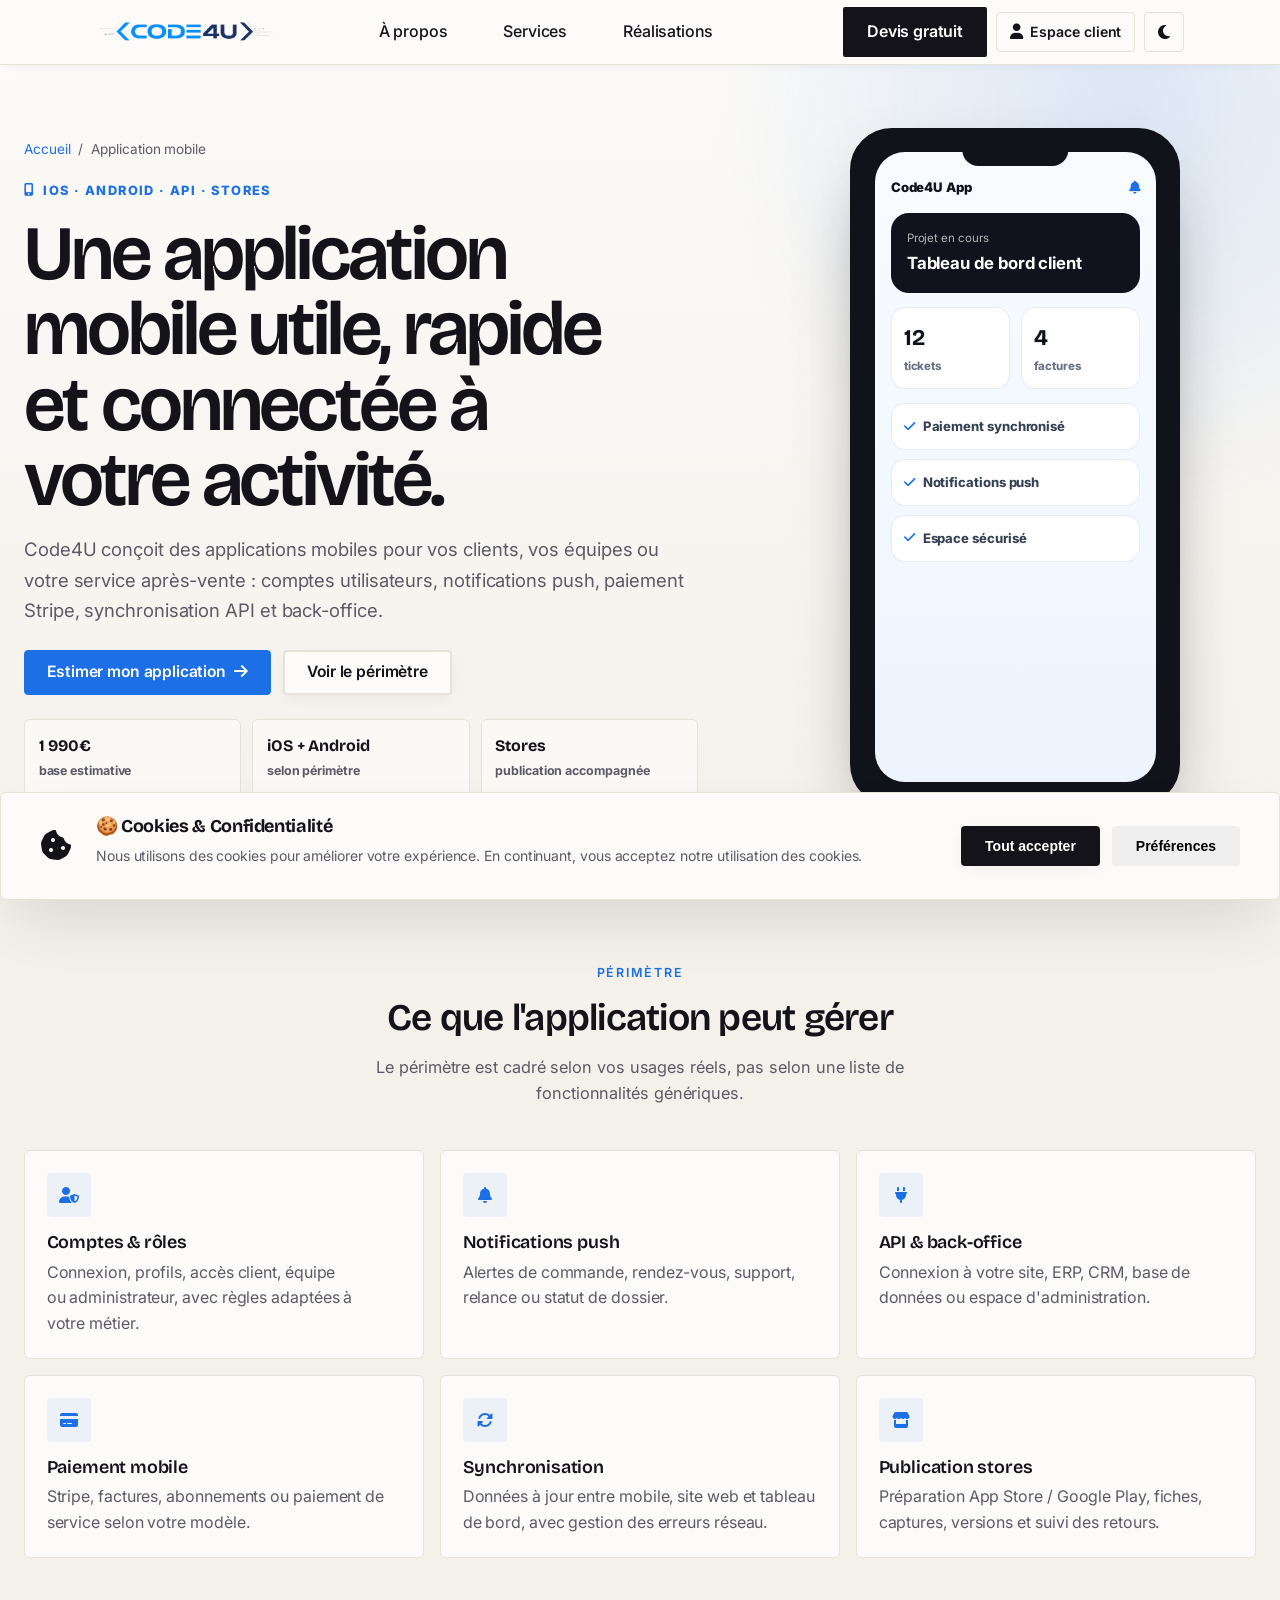
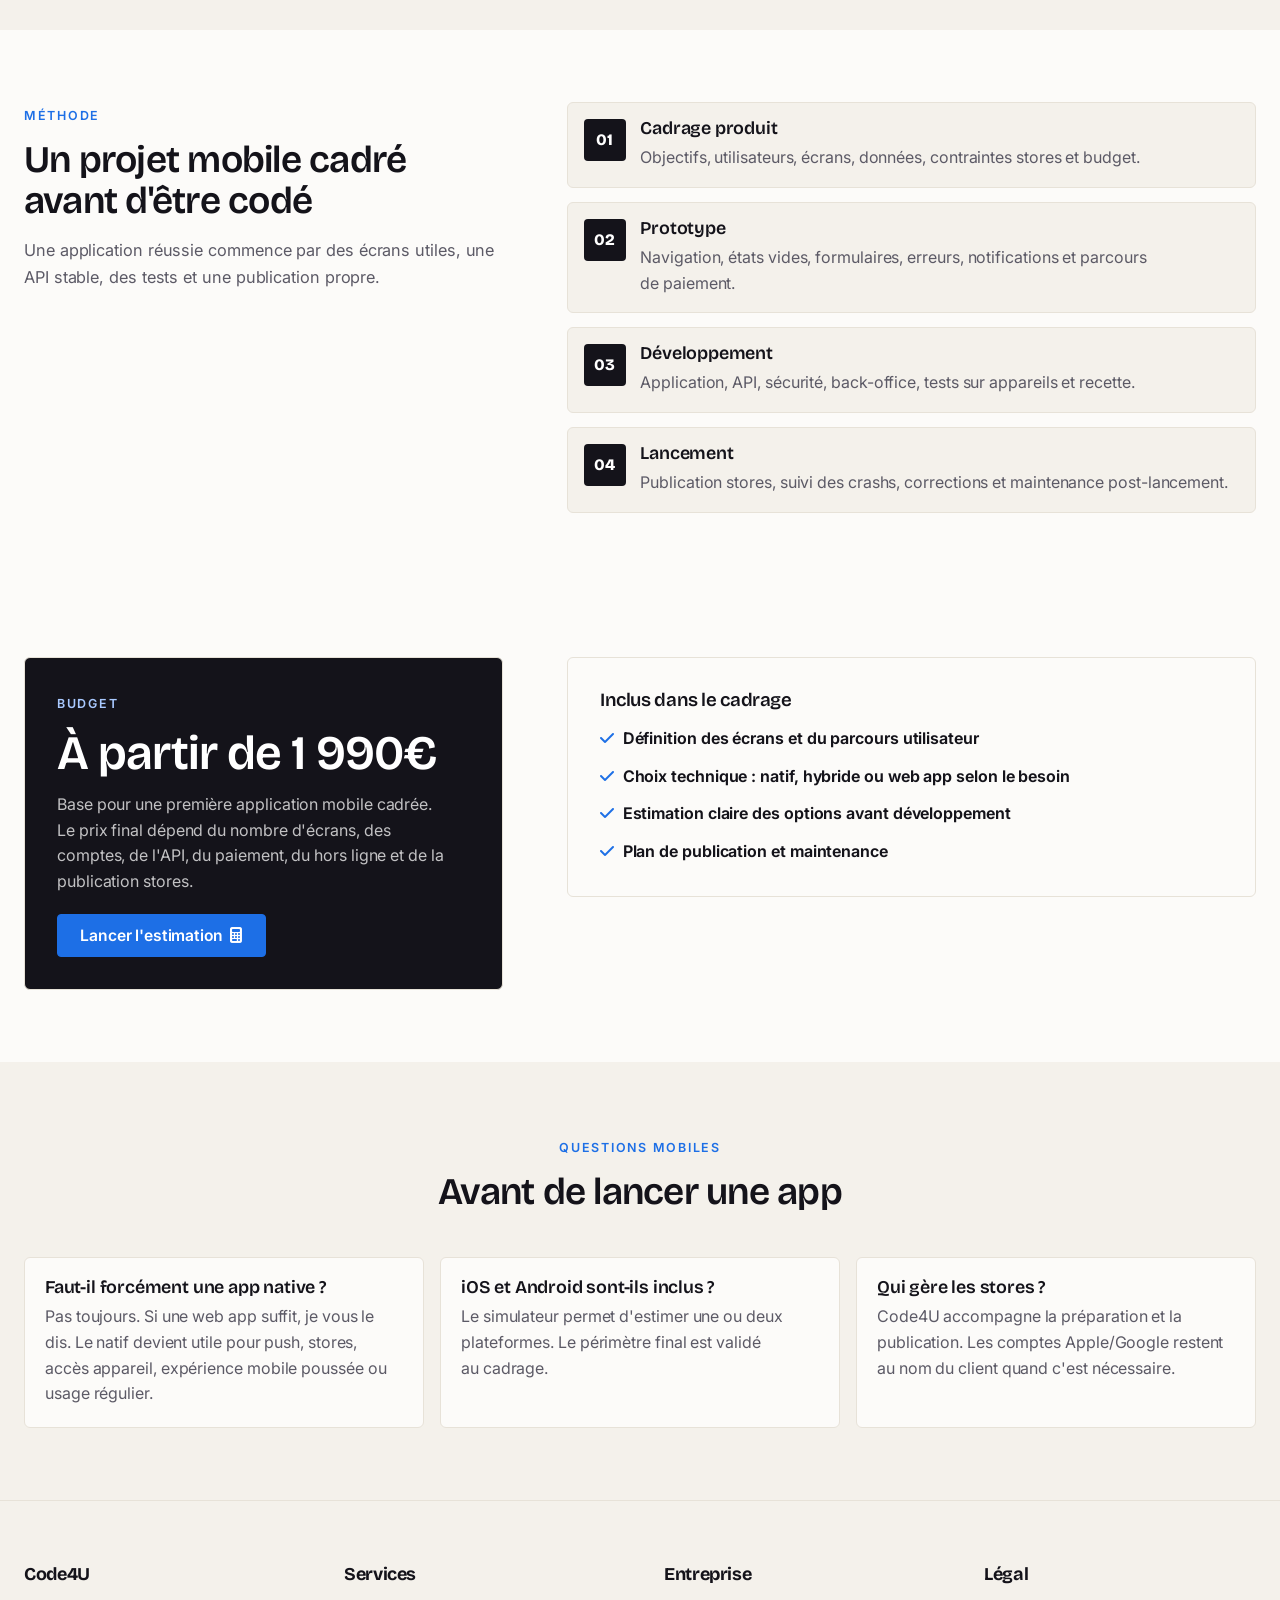
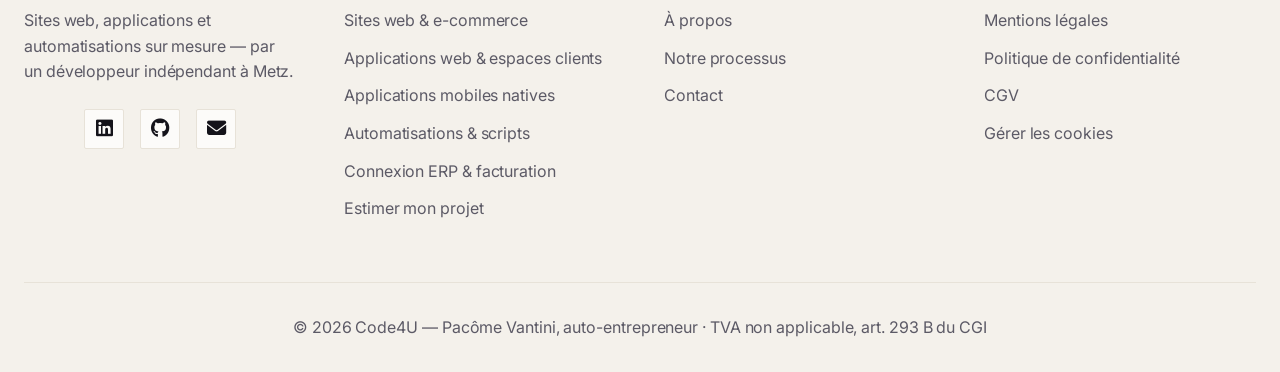
==== commit cd25dac5: "Revamp mobile application page" ====
--- a/application-mobile.html
+++ b/application-mobile.html
@@ -4,25 +4,25 @@
     <meta charset="UTF-8">
     <meta name="viewport" content="width=device-width, initial-scale=1.0">
 
-    <title>Développement Application Mobile Native iOS Android à Metz | Code4U</title>
-    <meta name="title" content="Développement Application Mobile Native iOS Android à Metz | Code4U">
-    <meta name="description" content="Développement d'application mobile native iOS et Android à Metz : comptes utilisateurs, notifications push, API, paiements, publication App Store et Google Play. Estimation dès 1 990€.">
-    <meta name="keywords" content="développement application mobile Metz, application mobile native Metz, développeur iOS Android Metz, application mobile Lorraine, app mobile entreprise Grand Est">
+    <title>Développement Application Mobile iOS Android à Metz | Code4U</title>
+    <meta name="title" content="Développement Application Mobile iOS Android à Metz | Code4U">
+    <meta name="description" content="Développement d'application mobile iOS et Android à Metz : parcours client, comptes, notifications push, API, paiements Stripe, back-office et publication stores. Estimation dès 1 990€.">
+    <meta name="keywords" content="développement application mobile Metz, application mobile iOS Android Metz, développeur mobile Metz, application native Lorraine, app mobile entreprise Grand Est">
     <meta name="robots" content="index, follow, max-image-preview:large, max-snippet:-1">
     <meta name="author" content="Pacôme VANTINI - Code4U">
 
     <meta property="og:type" content="website">
     <meta property="og:url" content="https://code4u.fr/application-mobile">
-    <meta property="og:title" content="Développement Application Mobile Native | Code4U">
-    <meta property="og:description" content="Applications mobiles iOS/Android connectées à votre activité : API, comptes, notifications, paiements et publication stores.">
+    <meta property="og:title" content="Développement Application Mobile | Code4U">
+    <meta property="og:description" content="Applications mobiles iOS/Android connectées à votre activité : comptes, API, notifications, paiements et publication stores.">
     <meta property="og:image" content="https://code4u.fr/assets/images/og-web.jpg">
     <meta property="og:locale" content="fr_FR">
     <meta property="og:site_name" content="Code4U">
 
     <meta property="twitter:card" content="summary_large_image">
     <meta property="twitter:url" content="https://code4u.fr/application-mobile">
-    <meta property="twitter:title" content="Application Mobile Native | Code4U">
-    <meta property="twitter:description" content="Développement mobile iOS/Android à Metz. Estimation immédiate dès 1 990€.">
+    <meta property="twitter:title" content="Application Mobile iOS Android | Code4U">
+    <meta property="twitter:description" content="Développement mobile à Metz. Estimation immédiate dès 1 990€.">
     <meta property="twitter:image" content="https://code4u.fr/assets/images/og-web.jpg">
 
     <link rel="canonical" href="https://code4u.fr/application-mobile">
@@ -30,168 +30,169 @@
     <link rel="preconnect" href="https://fonts.googleapis.com">
     <link rel="preconnect" href="https://fonts.gstatic.com" crossorigin>
     <link rel="stylesheet" href="assets/css/style.css">
-    <link rel="stylesheet" href="assets/css/web.css">
     <link rel="stylesheet" href="assets/css/platform.css">
     <link href="https://fonts.googleapis.com/css2?family=Bricolage+Grotesque:opsz,wght@12..96,400..700&family=Inter:wght@300;400;500;600;700;800&display=swap" rel="stylesheet">
     <link rel="stylesheet" href="https://cdnjs.cloudflare.com/ajax/libs/font-awesome/6.5.0/css/all.min.css">
 </head>
-<body class="web-page">
+<body class="mobile-service-page">
     <div id="header-placeholder"></div>
 
-    <nav aria-label="Fil d'Ariane" class="breadcrumb-nav container" style="padding: 1rem 1.5rem 0; font-size: 0.875rem;">
-        <ol itemscope itemtype="https://schema.org/BreadcrumbList" style="list-style: none; display: flex; gap: 0.5rem; margin: 0; padding: 0;">
-            <li itemprop="itemListElement" itemscope itemtype="https://schema.org/ListItem">
-                <a itemprop="item" href="https://code4u.fr/"><span itemprop="name">Accueil</span></a>
-                <meta itemprop="position" content="1">
-            </li>
-            <li aria-hidden="true">/</li>
-            <li itemprop="itemListElement" itemscope itemtype="https://schema.org/ListItem">
-                <span itemprop="name">Application mobile native</span>
-                <meta itemprop="item" content="https://code4u.fr/application-mobile">
-                <meta itemprop="position" content="2">
-            </li>
-        </ol>
-    </nav>
-
     <main id="main-content" role="main">
-        <section class="web-hero" aria-labelledby="mobile-hero-title">
-            <div class="container">
-                <div class="web-hero-content">
-                    <div class="web-hero-badge">
-                        <i class="fas fa-mobile-screen-button"></i>
-                        <span>Développement mobile natif</span>
-                    </div>
-                    <h1 class="web-hero-title" id="mobile-hero-title">
-                        Applications mobiles iOS &amp; Android pour votre activité
-                    </h1>
-                    <p class="web-hero-subtitle">
-                        Code4U conçoit des applications mobiles natives ou hybrides selon le besoin réel : parcours client, espace membre, notifications push, paiements, API, synchronisation et publication App Store / Google Play.
+        <section class="mobile-hero" aria-labelledby="mobile-hero-title">
+            <div class="container mobile-hero__grid">
+                <div class="mobile-hero__copy">
+                    <nav aria-label="Fil d'Ariane" class="mobile-breadcrumb">
+                        <a href="/">Accueil</a>
+                        <span aria-hidden="true">/</span>
+                        <span>Application mobile</span>
+                    </nav>
+                    <span class="mobile-eyebrow"><i class="fas fa-mobile-screen-button" aria-hidden="true"></i> iOS · Android · API · Stores</span>
+                    <h1 id="mobile-hero-title">Une application mobile utile, rapide et connectée à votre activité.</h1>
+                    <p>
+                        Code4U conçoit des applications mobiles pour vos clients, vos équipes ou votre service après-vente :
+                        comptes utilisateurs, notifications push, paiement Stripe, synchronisation API et back-office.
                     </p>
-                    <div class="web-hero-actions">
-                        <a href="commander.html?service=mobile_native" class="btn btn-primary btn-lg" data-cta="mobile_hero_estimation">
-                            <span>Estimer mon application</span>
-                            <i class="fas fa-arrow-right" aria-hidden="true"></i>
+                    <div class="mobile-hero__actions">
+                        <a href="commander.html?service=mobile_native" class="btn btn-accent btn-hero" data-cta="mobile_estimate_hero">
+                            Estimer mon application <i class="fas fa-arrow-right" aria-hidden="true"></i>
                         </a>
-                        <a href="#mobile-services" class="btn btn-secondary btn-lg" data-cta="mobile_hero_services">
-                            <span>Voir le périmètre</span>
-                            <i class="fas fa-chevron-down"></i>
+                        <a href="#mobile-scope" class="btn btn-secondary btn-hero" data-cta="mobile_scope_hero">
+                            Voir le périmètre
                         </a>
                     </div>
-                    <div class="web-hero-stats">
-                        <div class="web-hero-stat">
-                            <span class="stat-number">1 990€</span>
-                            <span class="stat-label">À partir de</span>
-                        </div>
-                        <div class="web-hero-stat">
-                            <span class="stat-number">iOS</span>
-                            <span class="stat-label">App Store</span>
-                        </div>
-                        <div class="web-hero-stat">
-                            <span class="stat-number">Android</span>
-                            <span class="stat-label">Google Play</span>
+                    <div class="mobile-proof">
+                        <span><strong>1 990€</strong><small>base estimative</small></span>
+                        <span><strong>iOS + Android</strong><small>selon périmètre</small></span>
+                        <span><strong>Stores</strong><small>publication accompagnée</small></span>
+                    </div>
+                </div>
+
+                <div class="mobile-device" aria-label="Aperçu d'application mobile Code4U">
+                    <div class="mobile-device__frame">
+                        <div class="mobile-device__notch"></div>
+                        <div class="mobile-app-ui">
+                            <div class="mobile-app-ui__top">
+                                <span>Code4U App</span>
+                                <i class="fas fa-bell" aria-hidden="true"></i>
+                            </div>
+                            <div class="mobile-app-ui__hero">
+                                <small>Projet en cours</small>
+                                <strong>Tableau de bord client</strong>
+                            </div>
+                            <div class="mobile-app-ui__stats">
+                                <span><b>12</b><small>tickets</small></span>
+                                <span><b>4</b><small>factures</small></span>
+                            </div>
+                            <div class="mobile-app-ui__list">
+                                <span><i class="fas fa-check"></i> Paiement synchronisé</span>
+                                <span><i class="fas fa-check"></i> Notifications push</span>
+                                <span><i class="fas fa-check"></i> Espace sécurisé</span>
+                            </div>
                         </div>
                     </div>
                 </div>
             </div>
         </section>
 
-        <section class="parallax-section" id="mobile-services">
-            <div class="parallax-section-content">
+        <section class="mobile-band" id="mobile-scope">
+            <div class="container">
                 <div class="section-header">
-                    <span class="section-tag">Mobile natif</span>
-                    <h2 class="section-title">Une application pensée pour les usages terrain</h2>
-                    <p class="section-subtitle">
-                        Le projet est cadré autour de ce que vos utilisateurs feront réellement sur téléphone : consulter, réserver, payer, recevoir une alerte, suivre un dossier ou piloter une opération.
-                    </p>
-                </div>
-                <div class="services-grid">
-                    <div class="service-card">
-                        <div class="service-icon"><i class="fas fa-user-lock"></i></div>
-                        <h3>Comptes & espace client</h3>
-                        <p>Connexion sécurisée, profils, rôles, historique, documents et accès réservés selon votre organisation.</p>
-                        <ul class="service-features">
-                            <li>Inscription et connexion</li>
-                            <li>Profils clients ou équipes</li>
-                            <li>Données synchronisées</li>
-                            <li>Parcours mobile clair</li>
-                        </ul>
-                    </div>
-                    <div class="service-card">
-                        <div class="service-icon"><i class="fas fa-bell"></i></div>
-                        <h3>Notifications & suivi</h3>
-                        <p>Alertes push, rappels, statuts de commande, messages support et notifications métier ciblées.</p>
-                        <ul class="service-features">
-                            <li>Notifications push</li>
-                            <li>Suivi en temps réel</li>
-                            <li>Centre de messages</li>
-                            <li>Préférences utilisateur</li>
-                        </ul>
-                    </div>
-                    <div class="service-card">
-                        <div class="service-icon"><i class="fas fa-plug"></i></div>
-                        <h3>API, paiement & back-office</h3>
-                        <p>L'application se connecte à votre site, votre ERP, votre base de données ou un tableau de bord d'administration.</p>
-                        <ul class="service-features">
-                            <li>API sécurisée</li>
-                            <li>Paiements Stripe possibles</li>
-                            <li>Back-office administrateur</li>
-                            <li>Exports et statistiques</li>
-                        </ul>
-                    </div>
-                </div>
-            </div>
-        </section>
-
-        <section class="parallax-section">
-            <div class="parallax-section-content">
+                    <span class="section-tag">Périmètre</span>
+                    <h2 class="section-title">Ce que l'application peut gérer</h2>
+                    <p class="section-subtitle">Le périmètre est cadré selon vos usages réels, pas selon une liste de fonctionnalités génériques.</p>
+                </div>
+                <div class="mobile-feature-grid">
+                    <article class="mobile-feature">
+                        <i class="fas fa-user-shield" aria-hidden="true"></i>
+                        <h3>Comptes & rôles</h3>
+                        <p>Connexion, profils, accès client, équipe ou administrateur, avec règles adaptées à votre métier.</p>
+                    </article>
+                    <article class="mobile-feature">
+                        <i class="fas fa-bell" aria-hidden="true"></i>
+                        <h3>Notifications push</h3>
+                        <p>Alertes de commande, rendez-vous, support, relance ou statut de dossier.</p>
+                    </article>
+                    <article class="mobile-feature">
+                        <i class="fas fa-plug" aria-hidden="true"></i>
+                        <h3>API & back-office</h3>
+                        <p>Connexion à votre site, ERP, CRM, base de données ou espace d'administration.</p>
+                    </article>
+                    <article class="mobile-feature">
+                        <i class="fas fa-credit-card" aria-hidden="true"></i>
+                        <h3>Paiement mobile</h3>
+                        <p>Stripe, factures, abonnements ou paiement de service selon votre modèle.</p>
+                    </article>
+                    <article class="mobile-feature">
+                        <i class="fas fa-rotate" aria-hidden="true"></i>
+                        <h3>Synchronisation</h3>
+                        <p>Données à jour entre mobile, site web et tableau de bord, avec gestion des erreurs réseau.</p>
+                    </article>
+                    <article class="mobile-feature">
+                        <i class="fas fa-store" aria-hidden="true"></i>
+                        <h3>Publication stores</h3>
+                        <p>Préparation App Store / Google Play, fiches, captures, versions et suivi des retours.</p>
+                    </article>
+                </div>
+            </div>
+        </section>
+
+        <section class="mobile-split">
+            <div class="container mobile-split__grid">
+                <div>
+                    <span class="section-tag">Méthode</span>
+                    <h2 class="section-title">Un projet mobile cadré avant d'être codé</h2>
+                    <p class="section-subtitle">Une application réussie commence par des écrans utiles, une API stable, des tests et une publication propre.</p>
+                </div>
+                <div class="mobile-roadmap">
+                    <article><span>01</span><div><h3>Cadrage produit</h3><p>Objectifs, utilisateurs, écrans, données, contraintes stores et budget.</p></div></article>
+                    <article><span>02</span><div><h3>Prototype</h3><p>Navigation, états vides, formulaires, erreurs, notifications et parcours de paiement.</p></div></article>
+                    <article><span>03</span><div><h3>Développement</h3><p>Application, API, sécurité, back-office, tests sur appareils et recette.</p></div></article>
+                    <article><span>04</span><div><h3>Lancement</h3><p>Publication stores, suivi des crashs, corrections et maintenance post-lancement.</p></div></article>
+                </div>
+            </div>
+        </section>
+
+        <section class="mobile-pricing">
+            <div class="container mobile-pricing__grid">
+                <div class="mobile-pricing__card">
+                    <span class="section-tag">Budget</span>
+                    <h2>À partir de 1 990€</h2>
+                    <p>Base pour une première application mobile cadrée. Le prix final dépend du nombre d'écrans, des comptes, de l'API, du paiement, du hors ligne et de la publication stores.</p>
+                    <a href="commander.html?service=mobile_native" class="btn btn-accent btn-hero" data-cta="mobile_estimate_pricing">
+                        Lancer l'estimation <i class="fas fa-calculator" aria-hidden="true"></i>
+                    </a>
+                </div>
+                <div class="mobile-pricing__details">
+                    <h3>Inclus dans le cadrage</h3>
+                    <ul>
+                        <li><i class="fas fa-check"></i> Définition des écrans et du parcours utilisateur</li>
+                        <li><i class="fas fa-check"></i> Choix technique : natif, hybride ou web app selon le besoin</li>
+                        <li><i class="fas fa-check"></i> Estimation claire des options avant développement</li>
+                        <li><i class="fas fa-check"></i> Plan de publication et maintenance</li>
+                    </ul>
+                </div>
+            </div>
+        </section>
+
+        <section class="mobile-faq">
+            <div class="container">
                 <div class="section-header">
-                    <span class="section-tag">Méthode</span>
-                    <h2 class="section-title">Du cadrage à la publication stores</h2>
-                    <p class="section-subtitle">Un projet mobile propre ne se limite pas au code : il faut cadrer le parcours, tester les appareils, préparer les stores et prévoir les mises à jour.</p>
-                </div>
-                <div class="process-timeline">
-                    <div class="process-step">
-                        <div class="process-number">01</div>
-                        <h3>Cadrage fonctionnel</h3>
-                        <p>Écrans, rôles, données, API, contraintes App Store / Google Play et estimation du périmètre.</p>
-                    </div>
-                    <div class="process-step">
-                        <div class="process-number">02</div>
-                        <h3>Design & prototype</h3>
-                        <p>Parcours mobile, navigation, états d'erreur, formulaires, notifications et règles d'accessibilité.</p>
-                    </div>
-                    <div class="process-step">
-                        <div class="process-number">03</div>
-                        <h3>Développement & tests</h3>
-                        <p>Application, API, sécurité, tests sur appareils, corrections et préparation de la mise en production.</p>
-                    </div>
-                    <div class="process-step">
-                        <div class="process-number">04</div>
-                        <h3>Publication & maintenance</h3>
-                        <p>Accompagnement App Store / Google Play, suivi des retours, corrections et évolutions après lancement.</p>
-                    </div>
-                </div>
-            </div>
-        </section>
-
-        <section class="parallax-section">
-            <div class="parallax-section-content">
-                <div class="section-header">
-                    <span class="section-tag">Budget</span>
-                    <h2 class="section-title">Estimation mobile dès 1 990€</h2>
-                    <p class="section-subtitle">
-                        Le prix dépend du nombre d'écrans, des comptes utilisateurs, de l'API, des paiements, du mode hors ligne et des publications stores. Le simulateur donne un premier ordre de prix avant cadrage.
-                    </p>
-                </div>
-                <div class="web-hero-actions" style="justify-content:center;">
-                    <a href="commander.html?service=mobile_native" class="btn btn-primary btn-lg" data-cta="mobile_budget_estimation">
-                        <span>Lancer l'estimation mobile</span>
-                        <i class="fas fa-calculator" aria-hidden="true"></i>
-                    </a>
-                    <a href="/#contact" class="btn btn-secondary btn-lg" data-cta="mobile_budget_contact">
-                        <span>Demander un cadrage</span>
-                        <i class="fas fa-envelope"></i>
-                    </a>
+                    <span class="section-tag">Questions mobiles</span>
+                    <h2 class="section-title">Avant de lancer une app</h2>
+                </div>
+                <div class="mobile-faq__grid">
+                    <article>
+                        <h3>Faut-il forcément une app native ?</h3>
+                        <p>Pas toujours. Si une web app suffit, je vous le dis. Le natif devient utile pour push, stores, accès appareil, expérience mobile poussée ou usage régulier.</p>
+                    </article>
+                    <article>
+                        <h3>iOS et Android sont-ils inclus ?</h3>
+                        <p>Le simulateur permet d'estimer une ou deux plateformes. Le périmètre final est validé au cadrage.</p>
+                    </article>
+                    <article>
+                        <h3>Qui gère les stores ?</h3>
+                        <p>Code4U accompagne la préparation et la publication. Les comptes Apple/Google restent au nom du client quand c'est nécessaire.</p>
+                    </article>
                 </div>
             </div>
         </section>
@@ -203,7 +204,7 @@
     {
       "@context": "https://schema.org",
       "@type": "Service",
-      "name": "Développement d'application mobile native",
+      "name": "Développement d'application mobile iOS et Android",
       "provider": {
         "@type": "LocalBusiness",
         "name": "Code4U",
@@ -222,7 +223,6 @@
     </script>
     <script src="assets/js/template-loader.js"></script>
     <script src="assets/js/main.js" defer></script>
-    <script src="assets/js/web.js" defer></script>
     <script src="assets/js/chatbot-ai.js"></script>
 </body>
 </html>
--- a/assets/css/platform.css
+++ b/assets/css/platform.css
@@ -332,13 +332,28 @@
 
 /* ---- Solutions / cartes services : éditorial, sans "glow" --------------- */
 .solutions { background: var(--bg-secondary); }
-.services-grid { gap: 1.25rem; }
+.solutions .container {
+    max-width: min(1480px, calc(100vw - 2rem));
+}
+.solutions .section-header {
+    margin-bottom: 2.25rem;
+}
+.services-grid {
+    display: grid;
+    grid-template-columns: repeat(5, minmax(0, 1fr));
+    gap: clamp(0.75rem, 1.1vw, 1rem);
+    align-items: stretch;
+}
+
 .service-card {
     background: var(--bg-primary);
     border: 1px solid var(--border-color);
     border-radius: var(--radius-lg);
     box-shadow: none;
     transition: transform 0.3s var(--ease-out), box-shadow 0.3s ease, border-color 0.3s ease;
+    min-width: 0;
+    padding: 1.25rem;
+    gap: 0.75rem;
 }
 .service-card:hover {
     transform: translateY(-4px);
@@ -352,17 +367,66 @@
     border-radius: var(--radius-md);
 }
 .service-card__icon i { color: var(--accent-color); }
-.service-card__title { font-size: 1.3rem; }
+.service-card__title { font-size: clamp(1.05rem, 1vw, 1.2rem); }
+.service-card__description {
+    font-size: 0.9rem;
+    line-height: 1.45;
+}
+.service-card__features {
+    gap: 0.45rem;
+}
+.service-card__features li {
+    font-size: 0.82rem;
+    line-height: 1.35;
+}
 .service-card__features i { color: var(--accent-color); }
 .service-card__cta { color: var(--accent-color); font-weight: 600; }
 .price-amount { font-family: var(--font-display); color: var(--text-primary); }
 .price-from, .price-period { color: var(--text-secondary); }
 
+@media (max-width: 1180px) {
+    .services-grid {
+        grid-template-columns: repeat(3, minmax(0, 1fr));
+    }
+}
+
+@media (max-width: 860px) {
+    .services-grid {
+        grid-template-columns: repeat(2, minmax(0, 1fr));
+    }
+
+    .service-card {
+        padding: 1.5rem;
+    }
+
+    .service-card--erp {
+        grid-column: span 2;
+    }
+}
+
+@media (max-width: 560px) {
+    .services-grid {
+        grid-template-columns: 1fr;
+    }
+
+    .service-card--erp {
+        grid-column: auto;
+    }
+}
+
 /* ---- Process : timeline sobre ------------------------------------------- */
 .step-number { font-family: var(--font-display); color: color-mix(in srgb, var(--accent-color) 40%, transparent); }
 .step-icon { background: var(--accent-tint); color: var(--accent-color); border-radius: var(--radius-md); }
 .step-icon i { color: var(--accent-color); }
-.step-title { font-size: 1.2rem; }
+.process .process-step:nth-child(n):hover .step-icon {
+    background: var(--accent-color);
+    color: #fff;
+    border-color: var(--accent-color);
+}
+.process .process-step:nth-child(n):hover .step-icon i {
+    color: #fff;
+}
+.process .step-title { font-size: 1.2rem; }
 
 /* ---- Réalisations : nouvelle grille éditoriale --------------------------- */
 .work {
@@ -406,6 +470,419 @@
 /* Bandeau logos clients (conservé, raffiné) */
 .client-logo-img { filter: grayscale(1); opacity: 0.6; transition: filter 0.3s ease, opacity 0.3s ease; }
 .client-logo:hover .client-logo-img { filter: grayscale(0); opacity: 1; }
+
+/* ---- Page application mobile -------------------------------------------- */
+.mobile-service-page {
+    background: var(--bg-primary);
+}
+
+.mobile-hero {
+    position: relative;
+    overflow: hidden;
+    padding: clamp(6rem, 12vw, 8rem) 0 clamp(3rem, 7vw, 5rem);
+    border-bottom: 1px solid var(--border-color);
+    background:
+        radial-gradient(42rem 42rem at 88% 12%, color-mix(in srgb, var(--accent-color) 14%, transparent), transparent 62%),
+        linear-gradient(180deg, var(--bg-primary), var(--bg-secondary));
+}
+
+.mobile-hero__grid {
+    display: grid;
+    grid-template-columns: minmax(0, 1.05fr) minmax(300px, 0.75fr);
+    gap: clamp(2rem, 6vw, 5rem);
+    align-items: center;
+}
+
+.mobile-breadcrumb {
+    display: flex;
+    gap: 0.5rem;
+    margin-bottom: 1rem;
+    color: var(--text-secondary);
+    font-size: 0.85rem;
+}
+
+.mobile-breadcrumb a {
+    color: var(--accent-color);
+    text-decoration: none;
+}
+
+.mobile-eyebrow {
+    display: inline-flex;
+    align-items: center;
+    gap: 0.5rem;
+    margin-bottom: 1rem;
+    color: var(--accent-color);
+    font-weight: 800;
+    font-size: 0.8rem;
+    letter-spacing: 0.11em;
+    text-transform: uppercase;
+}
+
+.mobile-hero h1 {
+    max-width: 820px;
+    margin: 0 0 1rem;
+    font-family: var(--font-display);
+    font-size: clamp(2.4rem, 6vw, 5rem);
+    line-height: 0.98;
+    letter-spacing: -0.04em;
+    color: var(--text-primary);
+}
+
+.mobile-hero__copy > p {
+    max-width: 62ch;
+    margin: 0 0 1.5rem;
+    color: var(--text-secondary);
+    font-size: clamp(1rem, 1.6vw, 1.16rem);
+    line-height: 1.65;
+}
+
+.mobile-hero__actions {
+    display: flex;
+    flex-wrap: wrap;
+    gap: 0.75rem;
+    margin-bottom: 1.5rem;
+}
+
+.mobile-proof {
+    display: grid;
+    grid-template-columns: repeat(3, minmax(0, 1fr));
+    gap: 0.7rem;
+    max-width: 680px;
+}
+
+.mobile-proof span {
+    display: grid;
+    gap: 0.15rem;
+    padding: 0.85rem;
+    border: 1px solid var(--border-color);
+    border-radius: var(--radius-lg);
+    background: color-mix(in srgb, var(--bg-primary) 78%, transparent);
+}
+
+.mobile-proof strong {
+    color: var(--text-primary);
+    font-family: var(--font-display);
+    font-size: 1rem;
+}
+
+.mobile-proof small {
+    color: var(--text-secondary);
+    font-size: 0.78rem;
+    font-weight: 700;
+}
+
+.mobile-device {
+    display: flex;
+    justify-content: center;
+}
+
+.mobile-device__frame {
+    position: relative;
+    width: min(100%, 330px);
+    aspect-ratio: 9 / 18.5;
+    padding: 0.9rem;
+    border: 10px solid #11131a;
+    border-radius: 42px;
+    background: #11131a;
+    box-shadow: 0 34px 80px -36px rgba(20, 19, 26, 0.75);
+}
+
+.mobile-device__notch {
+    position: absolute;
+    top: 0.55rem;
+    left: 50%;
+    width: 34%;
+    height: 1.2rem;
+    transform: translateX(-50%);
+    border-radius: 0 0 16px 16px;
+    background: #11131a;
+    z-index: 2;
+}
+
+.mobile-app-ui {
+    height: 100%;
+    display: grid;
+    grid-template-rows: auto auto auto 1fr;
+    gap: 0.9rem;
+    padding: 1.55rem 1rem 1rem;
+    border-radius: 30px;
+    background: linear-gradient(180deg, #f8fbff, #eef4ff);
+    color: #10131d;
+    overflow: hidden;
+}
+
+.mobile-app-ui__top {
+    display: flex;
+    justify-content: space-between;
+    align-items: center;
+    font-size: 0.82rem;
+    font-weight: 850;
+}
+
+.mobile-app-ui__top i {
+    color: var(--accent-color);
+}
+
+.mobile-app-ui__hero {
+    display: grid;
+    gap: 0.2rem;
+    padding: 1rem;
+    border-radius: 18px;
+    background: #10131d;
+    color: #fff;
+}
+
+.mobile-app-ui__hero small {
+    color: rgba(255,255,255,0.68);
+    font-size: 0.72rem;
+}
+
+.mobile-app-ui__hero strong {
+    font-size: 1.05rem;
+}
+
+.mobile-app-ui__stats {
+    display: grid;
+    grid-template-columns: 1fr 1fr;
+    gap: 0.65rem;
+}
+
+.mobile-app-ui__stats span,
+.mobile-app-ui__list span {
+    display: grid;
+    gap: 0.05rem;
+    padding: 0.75rem;
+    border: 1px solid rgba(29,111,230,0.12);
+    border-radius: 14px;
+    background: #fff;
+}
+
+.mobile-app-ui__stats b {
+    font-size: 1.4rem;
+    font-family: var(--font-display);
+}
+
+.mobile-app-ui__stats small {
+    color: #667085;
+    font-size: 0.72rem;
+    font-weight: 750;
+}
+
+.mobile-app-ui__list {
+    display: grid;
+    gap: 0.55rem;
+    align-content: start;
+}
+
+.mobile-app-ui__list span {
+    display: flex;
+    align-items: center;
+    gap: 0.5rem;
+    color: #344054;
+    font-size: 0.82rem;
+    font-weight: 750;
+}
+
+.mobile-app-ui__list i {
+    color: var(--accent-color);
+}
+
+.mobile-band,
+.mobile-faq {
+    background: var(--bg-secondary);
+    padding-block: var(--section-pad);
+}
+
+.mobile-feature-grid {
+    display: grid;
+    grid-template-columns: repeat(3, minmax(0, 1fr));
+    gap: 1rem;
+}
+
+.mobile-feature,
+.mobile-faq__grid article,
+.mobile-pricing__card,
+.mobile-pricing__details {
+    border: 1px solid var(--border-color);
+    border-radius: var(--radius-lg);
+    background: var(--bg-primary);
+}
+
+.mobile-feature {
+    padding: 1.35rem;
+}
+
+.mobile-feature i {
+    width: 44px;
+    height: 44px;
+    display: inline-flex;
+    align-items: center;
+    justify-content: center;
+    margin-bottom: 1rem;
+    border-radius: var(--radius-md);
+    background: var(--accent-tint);
+    color: var(--accent-color);
+}
+
+.mobile-feature h3,
+.mobile-roadmap h3,
+.mobile-faq__grid h3 {
+    margin: 0 0 0.45rem;
+    font-family: var(--font-display);
+    font-size: 1.12rem;
+    letter-spacing: -0.01em;
+}
+
+.mobile-feature p,
+.mobile-roadmap p,
+.mobile-faq__grid p,
+.mobile-pricing p {
+    margin: 0;
+    color: var(--text-secondary);
+    line-height: 1.6;
+}
+
+.mobile-split,
+.mobile-pricing {
+    padding-block: var(--section-pad);
+    background: var(--bg-primary);
+}
+
+.mobile-split__grid,
+.mobile-pricing__grid {
+    display: grid;
+    grid-template-columns: minmax(0, 0.82fr) minmax(0, 1.18fr);
+    gap: clamp(1.5rem, 5vw, 4rem);
+    align-items: start;
+}
+
+.mobile-roadmap {
+    display: grid;
+    gap: 0.85rem;
+}
+
+.mobile-roadmap article {
+    display: grid;
+    grid-template-columns: auto minmax(0, 1fr);
+    gap: 0.9rem;
+    padding: 1rem;
+    border: 1px solid var(--border-color);
+    border-radius: var(--radius-lg);
+    background: var(--bg-secondary);
+}
+
+.mobile-roadmap article > span {
+    width: 42px;
+    height: 42px;
+    display: inline-flex;
+    align-items: center;
+    justify-content: center;
+    border-radius: var(--radius-md);
+    background: var(--primary-color);
+    color: #fff;
+    font-family: var(--font-display);
+    font-weight: 850;
+}
+
+.mobile-pricing__card,
+.mobile-pricing__details {
+    padding: clamp(1.25rem, 3vw, 2rem);
+}
+
+.mobile-pricing__card {
+    background: var(--primary-color);
+    color: #fff;
+}
+
+.mobile-pricing__card .section-tag {
+    color: #a9c9ff;
+}
+
+.mobile-pricing__card h2 {
+    margin: 0 0 0.75rem;
+    font-family: var(--font-display);
+    font-size: clamp(2rem, 4vw, 3rem);
+}
+
+.mobile-pricing__card p {
+    color: rgba(255,255,255,0.74);
+    margin-bottom: 1.25rem;
+}
+
+.mobile-pricing__details ul {
+    display: grid;
+    gap: 0.75rem;
+    padding: 0;
+    margin: 1rem 0 0;
+    list-style: none;
+}
+
+.mobile-pricing__details li {
+    display: flex;
+    gap: 0.55rem;
+    color: var(--text-primary);
+    font-weight: 650;
+}
+
+.mobile-pricing__details i {
+    color: var(--accent-color);
+    margin-top: 0.25rem;
+}
+
+.mobile-faq__grid {
+    display: grid;
+    grid-template-columns: repeat(3, minmax(0, 1fr));
+    gap: 1rem;
+}
+
+.mobile-faq__grid article {
+    padding: 1.25rem;
+}
+
+@media (max-width: 980px) {
+    .mobile-hero__grid,
+    .mobile-split__grid,
+    .mobile-pricing__grid {
+        grid-template-columns: 1fr;
+    }
+
+    .mobile-device {
+        order: -1;
+    }
+
+    .mobile-device__frame {
+        width: min(78vw, 300px);
+    }
+
+    .mobile-feature-grid,
+    .mobile-faq__grid {
+        grid-template-columns: repeat(2, minmax(0, 1fr));
+    }
+}
+
+@media (max-width: 620px) {
+    .mobile-hero {
+        padding-top: 5.5rem;
+    }
+
+    .mobile-hero__actions,
+    .mobile-proof {
+        grid-template-columns: 1fr;
+    }
+
+    .mobile-hero__actions .btn {
+        width: 100%;
+    }
+
+    .mobile-feature-grid,
+    .mobile-faq__grid {
+        grid-template-columns: 1fr;
+    }
+
+    .mobile-device__frame {
+        width: min(86vw, 280px);
+    }
+}
 
 /* ---- Tarifs -------------------------------------------------------------- */
 .tarifs { background: var(--bg-secondary); }
@@ -1242,6 +1719,31 @@
 }
 .sub-cfg__left { display: flex; flex-direction: column; }
 
+.sub-cfg__steps {
+    display: grid;
+    grid-template-columns: repeat(3, minmax(0, 1fr));
+    gap: 0.55rem;
+    margin: 0 0 1.35rem;
+}
+
+.sub-cfg__steps div {
+    display: flex;
+    align-items: center;
+    gap: 0.5rem;
+    min-height: 46px;
+    padding: 0.7rem 0.75rem;
+    border: 1px solid var(--border-color);
+    border-radius: 10px;
+    background: color-mix(in srgb, var(--accent-color) 5%, var(--bg-primary));
+    color: var(--text-primary);
+    font-size: 0.78rem;
+    font-weight: 750;
+}
+
+.sub-cfg__steps i {
+    color: var(--accent-color);
+}
+
 /* Options d'engagement */
 .sub-cfg__commitment {
     display: grid;
@@ -1307,6 +1809,29 @@
     min-width: 4rem;
     text-align: right;
 }
+.sub-cfg__quick-hours {
+    display: grid;
+    grid-template-columns: repeat(4, minmax(0, 1fr));
+    gap: 0.45rem;
+}
+.sub-cfg__quick-hours button {
+    min-height: 38px;
+    border: 1px solid var(--border-color);
+    border-radius: 8px;
+    background: var(--bg-primary);
+    color: var(--text-primary);
+    font: inherit;
+    font-size: 0.86rem;
+    font-weight: 750;
+    cursor: pointer;
+    transition: border-color 0.18s ease, color 0.18s ease, background 0.18s ease;
+}
+.sub-cfg__quick-hours button:hover,
+.sub-cfg__quick-hours button.is-active {
+    border-color: var(--accent-color);
+    color: var(--accent-color);
+    background: color-mix(in srgb, var(--accent-color) 7%, var(--bg-primary));
+}
 .sub-cfg__range {
     width: 100%; -webkit-appearance: none; appearance: none;
     height: 6px; border-radius: 3px;
@@ -1354,10 +1879,31 @@
 .sub-cfg__price-sub > div { display: flex; flex-direction: column; gap: 0.15rem; }
 .sub-cfg__price-sub span { font-size: 0.73rem; color: var(--text-secondary); text-transform: uppercase; font-weight: 700; letter-spacing: 0.06em; }
 .sub-cfg__price-sub strong { font-size: 0.9rem; font-weight: 700; color: var(--text-primary); }
+.sub-cfg__safe-note {
+    display: flex;
+    align-items: flex-start;
+    gap: 0.5rem;
+    margin: 0.85rem 0 0;
+    color: var(--text-secondary);
+    font-size: 0.82rem;
+    line-height: 1.45;
+}
+.sub-cfg__safe-note i { color: var(--accent-color); margin-top: 0.2rem; }
 
 /* ── Abonnement actif ──────────────────────────────────────── */
 .sub-active-card { display: grid; gap: 1.35rem; }
 .sub-active__top { display: flex; justify-content: space-between; align-items: flex-start; gap: 1rem; }
+.sub-active__hint { margin: 0.45rem 0 0; color: var(--text-secondary); font-size: 0.9rem; max-width: 66ch; }
+.sub-active__hero {
+    display: grid;
+    grid-template-columns: minmax(0, 1fr) auto;
+    gap: 1rem;
+    align-items: center;
+    padding: 1rem;
+    border: 1px solid color-mix(in srgb, var(--accent-color) 20%, var(--border-color));
+    border-radius: 12px;
+    background: color-mix(in srgb, var(--accent-color) 6%, var(--bg-primary));
+}
 .sub-active__price { display: flex; align-items: baseline; gap: 0.45rem; }
 .sub-active__price-num {
     font-family: var(--font-display, inherit);
@@ -1367,6 +1913,20 @@
     line-height: 1;
 }
 .sub-active__price-period { color: var(--text-secondary); font-size: 0.9rem; }
+.sub-active__payment {
+    display: inline-flex;
+    align-items: center;
+    gap: 0.5rem;
+    padding: 0.55rem 0.75rem;
+    border: 1px solid var(--border-color);
+    border-radius: 999px;
+    background: var(--bg-primary);
+    color: var(--text-primary);
+    font-size: 0.84rem;
+    font-weight: 750;
+    white-space: nowrap;
+}
+.sub-active__payment i { color: var(--accent-color); }
 .sub-active__stats {
     display: grid;
     grid-template-columns: repeat(4, minmax(0, 1fr));
@@ -1398,17 +1958,36 @@
 }
 .sub-progress-fill.is-warning { background: linear-gradient(90deg, #f59e0b, #fcd34d); }
 .sub-progress-fill.is-danger  { background: linear-gradient(90deg, #ef4444, #f87171); }
+.sub-active__actions {
+    display: flex;
+    flex-wrap: wrap;
+    justify-content: space-between;
+    gap: 0.8rem;
+    align-items: center;
+    padding-top: 0.25rem;
+}
+.sub-active__actions > span {
+    color: var(--text-secondary);
+    font-size: 0.78rem;
+    font-weight: 800;
+    letter-spacing: 0.08em;
+    text-transform: uppercase;
+}
 
 /* Responsive */
 @media (max-width: 860px) {
     .sub-cfg__grid { grid-template-columns: 1fr; gap: 2rem; }
     .sub-active__stats { grid-template-columns: 1fr 1fr; }
+    .sub-cfg__steps { grid-template-columns: 1fr; }
+    .sub-active__hero { grid-template-columns: 1fr; }
+    .sub-active__payment { width: fit-content; }
 }
 @media (max-width: 480px) {
     .sub-cfg__commitment { grid-template-columns: 1fr; }
     .sub-cfg__price-sub  { grid-template-columns: 1fr; }
     .sub-active__stats   { grid-template-columns: 1fr; }
     .sub-cfg__price-main strong { font-size: 2.4rem; }
+    .sub-cfg__quick-hours { grid-template-columns: repeat(2, minmax(0, 1fr)); }
 }
 
 /* ===========================================================================
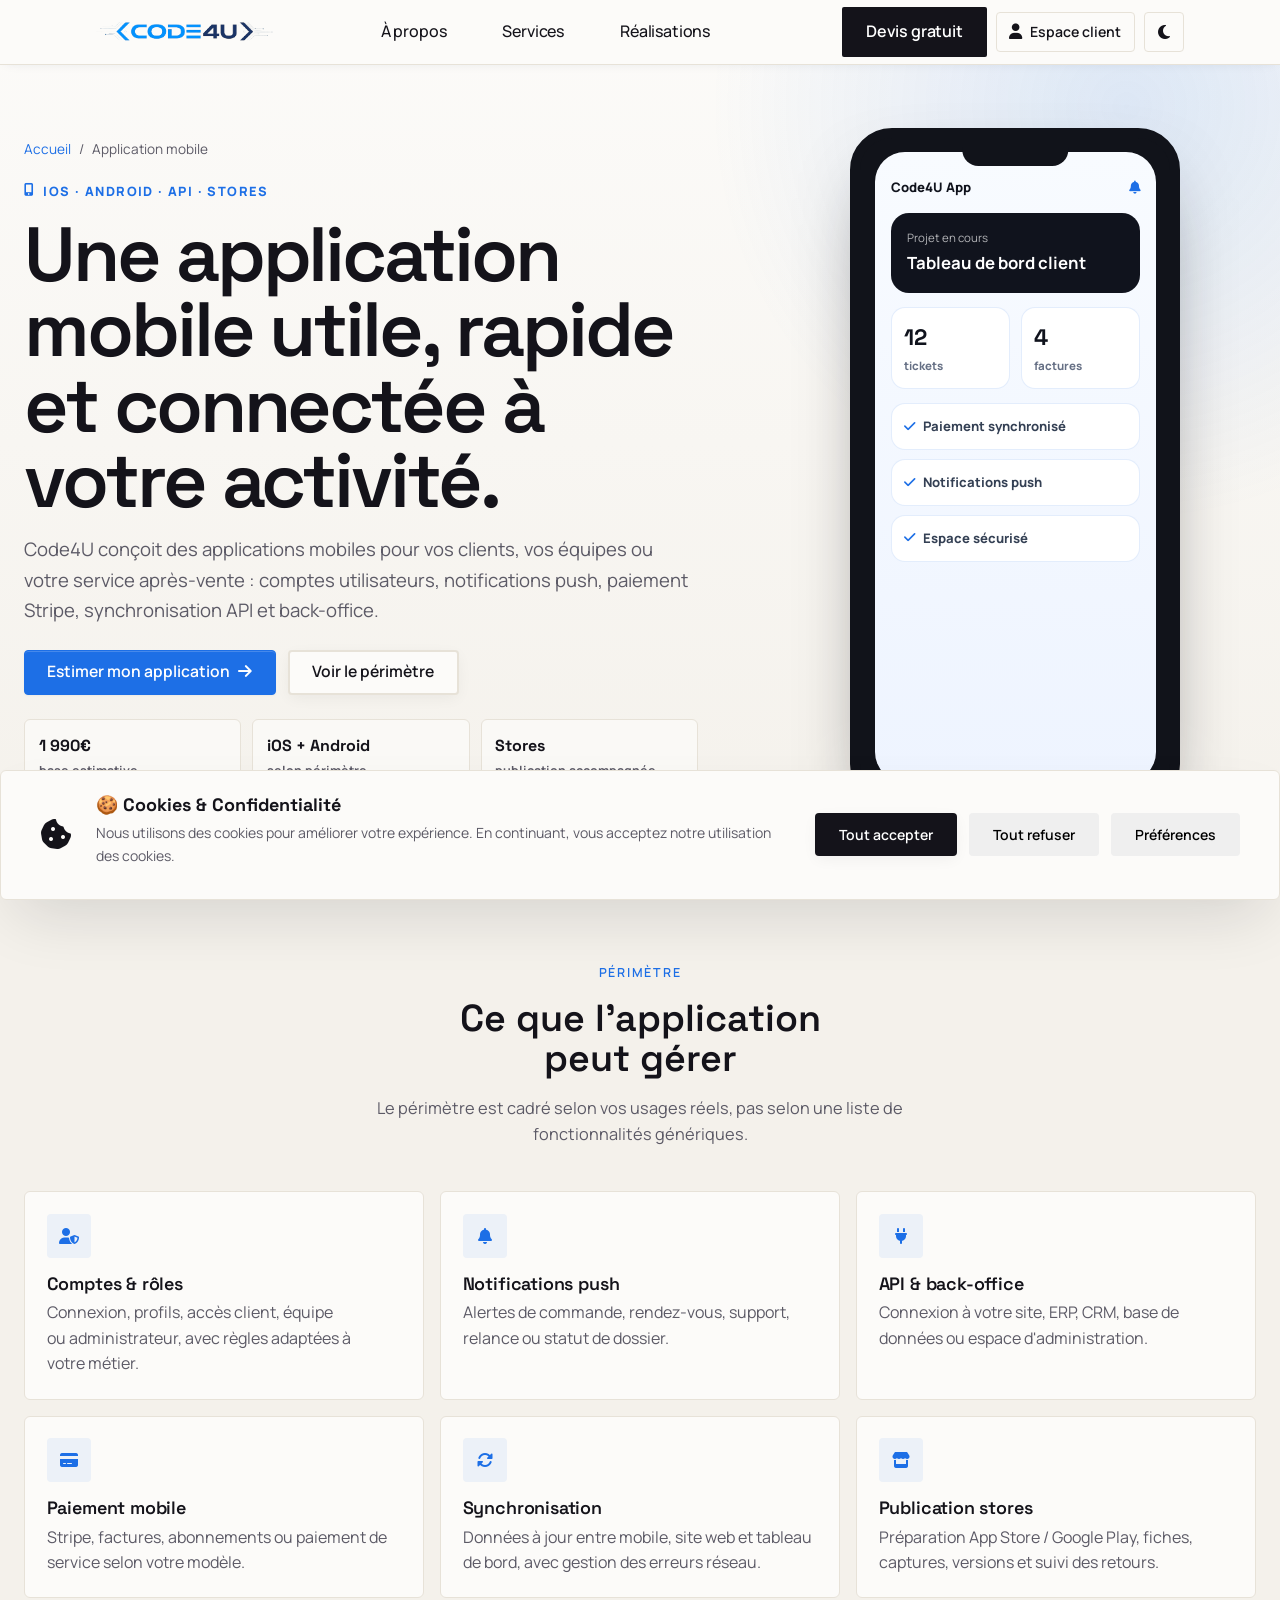
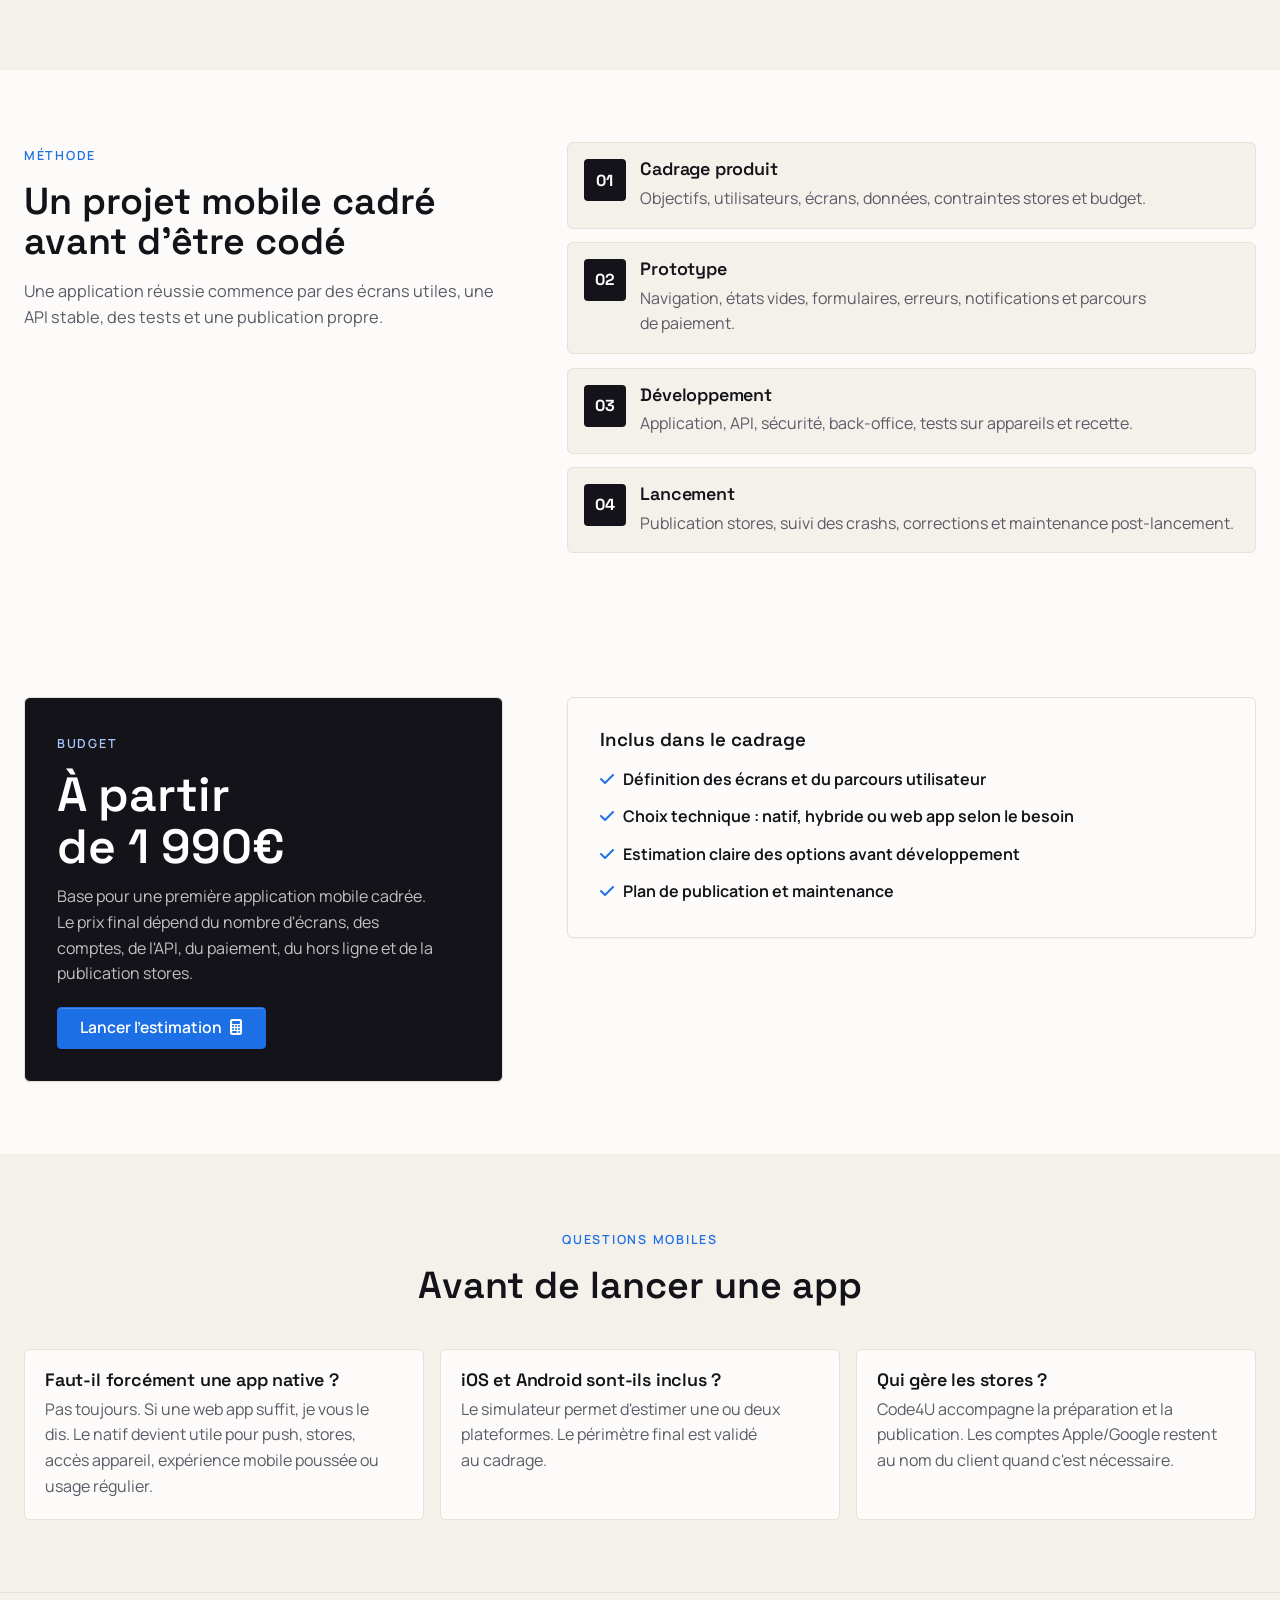
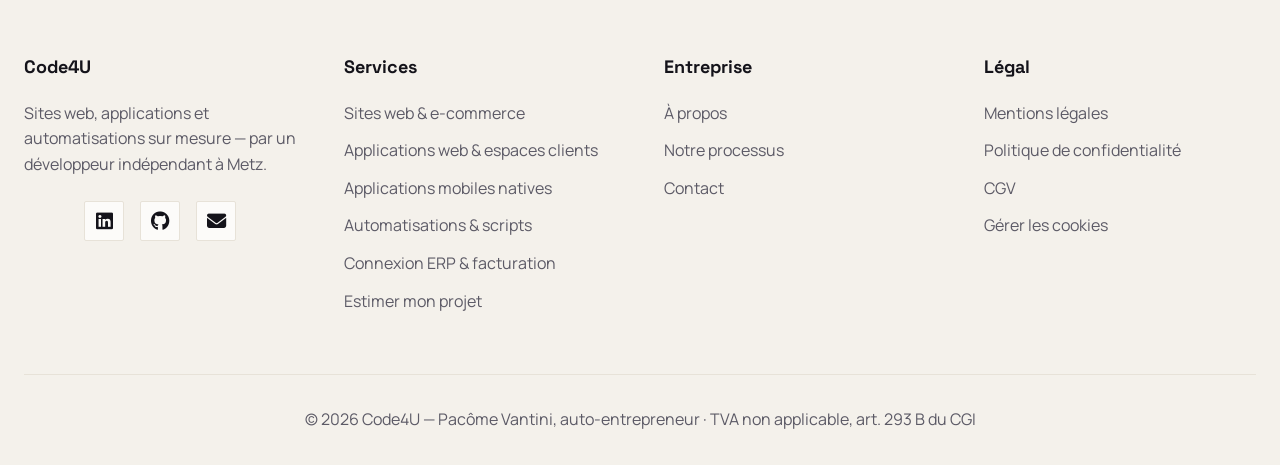
==== commit 5ced94f8: "Refresh Code4U typography and portfolio" ====
--- a/application-mobile.html
+++ b/application-mobile.html
@@ -31,7 +31,7 @@
     <link rel="preconnect" href="https://fonts.gstatic.com" crossorigin>
     <link rel="stylesheet" href="assets/css/style.css">
     <link rel="stylesheet" href="assets/css/platform.css">
-    <link href="https://fonts.googleapis.com/css2?family=Bricolage+Grotesque:opsz,wght@12..96,400..700&family=Inter:wght@300;400;500;600;700;800&display=swap" rel="stylesheet">
+    <link href="https://fonts.googleapis.com/css2?family=Manrope:wght@300;400;500;600;700;800&family=Space+Grotesk:wght@400;500;600;700&display=swap" rel="stylesheet">
     <link rel="stylesheet" href="https://cdnjs.cloudflare.com/ajax/libs/font-awesome/6.5.0/css/all.min.css">
 </head>
 <body class="mobile-service-page">
--- a/assets/css/style.css
+++ b/assets/css/style.css
@@ -8,6 +8,8 @@
    Plus de cyan/orange/dégradés "IA".
    ============================================================ */
 :root {
+    --font-body: 'Manrope', -apple-system, BlinkMacSystemFont, 'Segoe UI', Roboto, sans-serif;
+    --font-display: 'Space Grotesk', 'Manrope', -apple-system, BlinkMacSystemFont, 'Segoe UI', sans-serif;
     --primary-color: #14131a;   /* encre — surfaces/CTA sombres */
     --primary-hover: #000000;
     --primary-light: #3a3942;
@@ -76,7 +78,7 @@
 }
 
 body {
-    font-family: 'Inter', -apple-system, BlinkMacSystemFont, 'Segoe UI', Roboto, sans-serif;
+    font-family: var(--font-body);
     line-height: 1.7;
     color: var(--text-primary);
     background-color: var(--bg-primary);
@@ -104,6 +106,7 @@
 }
 
 .section-title {
+    font-family: var(--font-display);
     font-size: clamp(2rem, 5vw, 3rem);
     font-weight: 800;
     line-height: 1.2;
@@ -115,6 +118,13 @@
     font-size: 1.125rem;
     color: var(--text-secondary);
     font-weight: 500;
+}
+
+button,
+input,
+textarea,
+select {
+    font-family: var(--font-body);
 }
 
 .top-bar {
@@ -2642,7 +2652,7 @@
 }
 
 .client-logo:nth-child(4n+2) .logo-container i {
-    color: #F59E0B; /* Mon Estimation Travaux - Orange */
+    color: #F59E0B; /* Accent client secondaire */
 }
 
 .client-logo:nth-child(4n+3) .logo-container i {
@@ -6064,7 +6074,7 @@
     line-height: 1;
     z-index: 0;
     pointer-events: none;
-    font-family: 'Inter', sans-serif;
+    font-family: 'Manrope', sans-serif;
 }
 
 .parallax-section .container {
@@ -6142,7 +6152,7 @@
     color: rgba(255, 255, 255, 0.08);
     line-height: 1;
     margin-bottom: 1rem;
-    font-family: 'Inter', sans-serif;
+    font-family: 'Manrope', sans-serif;
     letter-spacing: -0.02em;
     position: relative;
     z-index: 0;
@@ -9540,7 +9550,7 @@
     border-radius: var(--radius-md);
     box-shadow: var(--shadow-xl);
     margin-top: 4px;
-    font-family: 'Inter', sans-serif;
+    font-family: 'Manrope', sans-serif;
     z-index: 10000;
 }
 
@@ -12888,3 +12898,203 @@
     background: rgba(91, 102, 240, 0.30);
     color: var(--text-primary);
 }
+
+/* ============================================================
+   Dark theme refresh 2026
+   Final override layer: deeper contrast, cleaner surfaces, less purple.
+   ============================================================ */
+[data-theme="dark"] {
+    --primary-color: #7aa7ff;
+    --primary-hover: #9bbdff;
+    --primary-light: #c4d8ff;
+    --secondary-color: #36d399;
+    --accent-color: #7aa7ff;
+    --success-color: #36d399;
+    --warning-color: #f3b95b;
+    --text-primary: #f6f7fb;
+    --text-secondary: #aeb7c7;
+    --bg-primary: #090b10;
+    --bg-secondary: #111722;
+    --bg-tertiary: #192231;
+    --bg-300: #0d121b;
+    --border-color: #263244;
+    --shadow-sm: 0 1px 3px 0 rgb(0 0 0 / 0.42);
+    --shadow-md: 0 8px 28px -14px rgb(0 0 0 / 0.78);
+    --shadow-lg: 0 20px 60px -24px rgb(0 0 0 / 0.82);
+    --shadow-xl: 0 34px 90px -32px rgb(0 0 0 / 0.88);
+    --gradient-primary: linear-gradient(135deg, #6f9cff 0%, #36d399 100%);
+    --gradient-secondary: linear-gradient(135deg, #7aa7ff 0%, #b7c8ff 100%);
+    --cobalt-glow: rgba(122, 167, 255, 0.24);
+}
+
+[data-theme="dark"] body {
+    background:
+        radial-gradient(circle at 18% -10%, rgba(122, 167, 255, 0.16), transparent 32rem),
+        radial-gradient(circle at 88% 8%, rgba(54, 211, 153, 0.10), transparent 28rem),
+        var(--bg-primary);
+    color: var(--text-primary);
+}
+
+[data-theme="dark"] .top-bar,
+[data-theme="dark"] .navbar,
+[data-theme="dark"] .footer,
+[data-theme="dark"] .cookie-banner,
+[data-theme="dark"] .cookie-modal-content {
+    background: rgba(9, 11, 16, 0.92);
+    border-color: rgba(148, 163, 184, 0.18);
+    backdrop-filter: blur(18px) saturate(145%);
+    -webkit-backdrop-filter: blur(18px) saturate(145%);
+}
+
+[data-theme="dark"] .navbar.scrolled {
+    background: rgba(9, 11, 16, 0.96);
+    box-shadow: 0 16px 40px -28px rgba(0, 0, 0, 0.95);
+}
+
+[data-theme="dark"] .hero,
+[data-theme="dark"] .hero.hero-x,
+[data-theme="dark"] .legal-page,
+[data-theme="dark"] .work,
+[data-theme="dark"] .services,
+[data-theme="dark"] .solutions,
+[data-theme="dark"] .contact,
+[data-theme="dark"] .faq-section {
+    background: transparent;
+}
+
+[data-theme="dark"] .hero-background,
+[data-theme="dark"] .hero.hero-x {
+    background:
+        linear-gradient(rgba(122, 167, 255, 0.055) 1px, transparent 1px),
+        linear-gradient(90deg, rgba(122, 167, 255, 0.045) 1px, transparent 1px),
+        radial-gradient(circle at 72% 18%, rgba(122, 167, 255, 0.24), transparent 34rem),
+        radial-gradient(circle at 16% 78%, rgba(54, 211, 153, 0.13), transparent 30rem),
+        linear-gradient(160deg, #090b10 0%, #0f1622 58%, #090b10 100%);
+    background-size: 42px 42px, 42px 42px, auto, auto, auto;
+}
+
+[data-theme="dark"] .hero-title-highlight,
+[data-theme="dark"] .section-title strong {
+    background: linear-gradient(135deg, #ffffff 0%, #9cc2ff 48%, #7dffca 100%);
+    -webkit-background-clip: text;
+    -webkit-text-fill-color: transparent;
+    background-clip: text;
+}
+
+[data-theme="dark"] .service-card,
+[data-theme="dark"] .solution-card,
+[data-theme="dark"] .pricing-card,
+[data-theme="dark"] .feature-card,
+[data-theme="dark"] .tarif-card,
+[data-theme="dark"] .work-card,
+[data-theme="dark"] .legal-section,
+[data-theme="dark"] .right-card,
+[data-theme="dark"] .faq-item,
+[data-theme="dark"] .contact-form,
+[data-theme="dark"] .mega-menu,
+[data-theme="dark"] .mega-menu-item,
+[data-theme="dark"] .options-dropdown,
+[data-theme="dark"] .chatbot-window {
+    background: linear-gradient(180deg, rgba(255, 255, 255, 0.045), rgba(255, 255, 255, 0.018)), var(--bg-secondary);
+    border-color: rgba(148, 163, 184, 0.18);
+    box-shadow: var(--shadow-md);
+}
+
+[data-theme="dark"] .service-card:hover,
+[data-theme="dark"] .solution-card:hover,
+[data-theme="dark"] .pricing-card:hover,
+[data-theme="dark"] .feature-card:hover,
+[data-theme="dark"] .work-card:hover,
+[data-theme="dark"] .mega-menu-item:hover {
+    background: linear-gradient(180deg, rgba(122, 167, 255, 0.08), rgba(255, 255, 255, 0.025)), var(--bg-tertiary);
+    border-color: rgba(122, 167, 255, 0.46);
+    box-shadow: 0 24px 64px -28px rgba(122, 167, 255, 0.48);
+}
+
+[data-theme="dark"] .btn-primary,
+[data-theme="dark"] .btn-hero.btn-primary,
+[data-theme="dark"] .cta-button,
+[data-theme="dark"] .cookie-btn-accept {
+    background: var(--gradient-primary);
+    color: #061018 !important;
+    box-shadow: 0 14px 34px -18px rgba(122, 167, 255, 0.9);
+}
+
+[data-theme="dark"] .btn-primary:hover,
+[data-theme="dark"] .btn-hero.btn-primary:hover,
+[data-theme="dark"] .cta-button:hover,
+[data-theme="dark"] .cookie-btn-accept:hover {
+    box-shadow: 0 18px 44px -20px rgba(54, 211, 153, 0.75);
+}
+
+[data-theme="dark"] .btn-secondary,
+[data-theme="dark"] .btn-outline,
+[data-theme="dark"] .btn-hero.btn-secondary,
+[data-theme="dark"] .cookie-btn-preferences,
+[data-theme="dark"] .cookie-btn-reject {
+    background: rgba(255, 255, 255, 0.035);
+    border: 1px solid rgba(148, 163, 184, 0.24);
+    color: var(--text-primary);
+}
+
+[data-theme="dark"] .btn-secondary:hover,
+[data-theme="dark"] .btn-outline:hover,
+[data-theme="dark"] .btn-hero.btn-secondary:hover,
+[data-theme="dark"] .cookie-btn-preferences:hover,
+[data-theme="dark"] .cookie-btn-reject:hover {
+    background: rgba(122, 167, 255, 0.12);
+    border-color: rgba(122, 167, 255, 0.58);
+}
+
+[data-theme="dark"] input,
+[data-theme="dark"] textarea,
+[data-theme="dark"] select,
+[data-theme="dark"] .chatbot-input input {
+    background: #0c1119;
+    border-color: rgba(148, 163, 184, 0.24);
+    color: var(--text-primary);
+}
+
+[data-theme="dark"] input::placeholder,
+[data-theme="dark"] textarea::placeholder {
+    color: #788396;
+}
+
+[data-theme="dark"] input:focus,
+[data-theme="dark"] textarea:focus,
+[data-theme="dark"] select:focus {
+    border-color: rgba(122, 167, 255, 0.75);
+    box-shadow: 0 0 0 4px rgba(122, 167, 255, 0.16);
+}
+
+[data-theme="dark"] a,
+[data-theme="dark"] .nav-link.active,
+[data-theme="dark"] .nav-link:hover,
+[data-theme="dark"] .mega-menu-price,
+[data-theme="dark"] .mega-menu-link,
+[data-theme="dark"] .legal-section a {
+    color: var(--primary-color);
+}
+
+[data-theme="dark"] .chatbot-header,
+[data-theme="dark"] .chatbot-input button {
+    background: var(--gradient-primary);
+    color: #061018;
+}
+
+[data-theme="dark"] .user-message p {
+    background: linear-gradient(135deg, #7aa7ff, #36d399);
+    color: #061018;
+}
+
+[data-theme="dark"] .bot-message p,
+[data-theme="dark"] .chatbot-legal-notice {
+    background: rgba(255, 255, 255, 0.045);
+    border-color: rgba(148, 163, 184, 0.18);
+    color: var(--text-secondary);
+}
+
+[data-theme="dark"] ::selection {
+    background: rgba(122, 167, 255, 0.34);
+    color: #ffffff;
+}
--- a/assets/css/platform.css
+++ b/assets/css/platform.css
@@ -15,8 +15,8 @@
 
 /* ---- Tokens additionnels ------------------------------------------------- */
 :root {
-    --font-display: 'Bricolage Grotesque', 'Inter', -apple-system, BlinkMacSystemFont, 'Segoe UI', sans-serif;
-    --font-body: 'Inter', -apple-system, BlinkMacSystemFont, 'Segoe UI', Roboto, sans-serif;
+    --font-display: 'Space Grotesk', 'Manrope', -apple-system, BlinkMacSystemFont, 'Segoe UI', sans-serif;
+    --font-body: 'Manrope', -apple-system, BlinkMacSystemFont, 'Segoe UI', Roboto, sans-serif;
     /* Rayons réduits — design rectangulaire, minimal (override de style.css) */
     --radius-sm: 2px;
     --radius-md: 4px;
@@ -35,7 +35,7 @@
     font-family: var(--font-body);
     font-size: 1rem;            /* 16px — mobile-first, lecture sobre */
     line-height: 1.6;
-    letter-spacing: -0.005em;
+    letter-spacing: 0;
     -webkit-font-smoothing: antialiased;
     text-rendering: optimizeLegibility;
 }
@@ -44,7 +44,7 @@
 .hero-title, .section-title, .tarif-title, .service-card__title, .step-title {
     font-family: var(--font-display);
     font-weight: 600;
-    letter-spacing: -0.02em;
+    letter-spacing: 0;
     line-height: 1.08;
     text-wrap: balance;
 }
@@ -121,11 +121,12 @@
     font-size: 0.92rem;
     font-weight: 600;
     line-height: 1;
-    letter-spacing: -0.01em;
+    letter-spacing: 0;
     border: 1px solid transparent;
     border-radius: var(--radius-pill);
     cursor: pointer;
     text-decoration: none;
+    box-shadow: 0 1px 0 rgba(255, 255, 255, 0.18) inset, var(--shadow-sm);
     transition: transform 0.2s var(--ease-out), background-color 0.2s ease, color 0.2s ease, border-color 0.2s ease, box-shadow 0.2s ease;
 }
 .btn:hover { transform: translateY(-1px); }
@@ -182,6 +183,50 @@
 
 .btn-block { width: 100%; }
 .btn-hero { padding: 0.78rem 1.4rem; font-size: 0.98rem; }
+
+/* ---- Finition globale des surfaces -------------------------------------- */
+.service-section,
+.legal-page,
+.faq-section,
+.mobile-pricing,
+.service-cta-section {
+    background:
+        radial-gradient(46rem 34rem at 92% 8%, color-mix(in srgb, var(--accent-color) 8%, transparent), transparent 60%),
+        var(--bg-primary);
+}
+
+.pricing-card,
+.feature-card,
+.feature-card-modern,
+.legal-section,
+.mobile-pricing__card,
+.mobile-pricing__details,
+.client-login-card,
+.client-panel,
+.contact-form,
+.contact-info {
+    border: 1px solid var(--border-color);
+    border-radius: var(--radius-lg);
+    background: color-mix(in srgb, var(--bg-primary) 94%, #fff);
+    box-shadow: var(--shadow-sm);
+}
+
+.pricing-card:hover,
+.feature-card:hover,
+.feature-card-modern:hover,
+.legal-section:hover,
+.mobile-pricing__card:hover,
+.mobile-pricing__details:hover {
+    border-color: color-mix(in srgb, var(--accent-color) 24%, var(--border-color));
+    box-shadow: var(--shadow-md);
+}
+
+input,
+textarea,
+select {
+    font-family: var(--font-body);
+    letter-spacing: 0;
+}
 
 /* ---- Barre supérieure + navigation -------------------------------------- */
 .top-bar {
@@ -349,17 +394,29 @@
     background: var(--bg-primary);
     border: 1px solid var(--border-color);
     border-radius: var(--radius-lg);
-    box-shadow: none;
+    box-shadow: var(--shadow-sm);
     transition: transform 0.3s var(--ease-out), box-shadow 0.3s ease, border-color 0.3s ease;
     min-width: 0;
     padding: 1.25rem;
     gap: 0.75rem;
+    position: relative;
+    isolation: isolate;
+}
+.service-card::after {
+    content: "";
+    position: absolute;
+    inset: 0;
+    z-index: -1;
+    background: linear-gradient(140deg, color-mix(in srgb, var(--accent-color) 8%, transparent), transparent 48%);
+    opacity: 0;
+    transition: opacity 0.25s ease;
 }
 .service-card:hover {
     transform: translateY(-4px);
     box-shadow: var(--shadow-lg);
     border-color: color-mix(in srgb, var(--accent-color) 35%, var(--border-color));
 }
+.service-card:hover::after { opacity: 1; }
 .service-card__glow { display: none !important; }
 .service-card__icon {
     background: var(--accent-tint);
@@ -447,22 +504,69 @@
     overflow: hidden;
     text-decoration: none;
     color: inherit;
-    transition: transform 0.3s var(--ease-out), box-shadow 0.3s ease;
-}
-.work-card:hover { transform: translateY(-4px); box-shadow: var(--shadow-lg); }
+    box-shadow: var(--shadow-sm);
+    transition: transform 0.3s var(--ease-out), box-shadow 0.3s ease, border-color 0.3s ease;
+}
+.work-card:hover { transform: translateY(-4px); box-shadow: var(--shadow-lg); border-color: color-mix(in srgb, var(--accent-color) 26%, var(--border-color)); }
 .work-card__media {
     aspect-ratio: 16 / 10;
-    background: var(--bg-secondary);
+    background:
+        linear-gradient(180deg, rgba(255, 255, 255, 0.66), rgba(255, 255, 255, 0.28)),
+        var(--bg-secondary);
     display: grid;
     place-items: center;
     overflow: hidden;
     border-bottom: 1px solid var(--border-color);
-}
-.work-card__media img { width: 100%; height: 100%; object-fit: cover; }
+    padding: clamp(1.25rem, 4vw, 2.15rem);
+}
+.work-card__media img {
+    width: 100%;
+    height: 100%;
+    max-width: 82%;
+    max-height: 82%;
+    object-fit: contain;
+    filter: drop-shadow(0 12px 20px rgba(20, 19, 26, 0.10));
+}
+.work-card__media--logo {
+    background: #f7efe3;
+}
+.work-card__media--logo img {
+    max-width: 76%;
+    max-height: 76%;
+    filter: none;
+}
+.work-card__media--brand {
+    background:
+        radial-gradient(circle at 22% 18%, color-mix(in srgb, var(--accent-color) 18%, transparent), transparent 34%),
+        linear-gradient(135deg, #ffffff 0%, #f4f1eb 100%);
+}
+.work-card__media--brand-alt {
+    background:
+        radial-gradient(circle at 78% 20%, rgba(31, 157, 107, 0.18), transparent 34%),
+        linear-gradient(135deg, #ffffff 0%, #eef7f2 100%);
+}
+.brand-wordmark {
+    display: inline-flex;
+    align-items: center;
+    justify-content: center;
+    min-width: min(78%, 16rem);
+    min-height: 4.2rem;
+    padding: 0.7rem 1.15rem;
+    border: 1px solid color-mix(in srgb, var(--text-primary) 12%, transparent);
+    background: rgba(255, 255, 255, 0.78);
+    color: var(--text-primary);
+    font-family: var(--font-display);
+    font-size: clamp(1.35rem, 3vw, 2.05rem);
+    font-weight: 700;
+    line-height: 1;
+    letter-spacing: 0;
+    text-align: center;
+    box-shadow: var(--shadow-md);
+}
 .work-card__media--placeholder { color: var(--text-secondary); font-size: 0.85rem; padding: 1rem; text-align: center; }
 .work-card__body { padding: 1.3rem 1.4rem 1.5rem; }
 .work-card__tag { font-size: 0.76rem; font-weight: 600; letter-spacing: 0.1em; text-transform: uppercase; color: var(--accent-color); }
-.work-card__title { font-family: var(--font-display); font-size: 1.25rem; margin: 0.5rem 0 0.5rem; letter-spacing: -0.01em; }
+.work-card__title { font-family: var(--font-display); font-size: 1.25rem; margin: 0.5rem 0 0.5rem; letter-spacing: 0; }
 .work-card__desc { font-size: 0.94rem; color: var(--text-secondary); margin: 0; line-height: 1.55; }
 .work-card__meta { margin-top: 1rem; font-size: 0.82rem; color: var(--text-secondary); display: flex; flex-wrap: wrap; gap: 0.4rem 0.9rem; }
 .work-card__meta span { display: inline-flex; align-items: center; gap: 0.35rem; }
@@ -1133,9 +1237,36 @@
 .hero-x__trust { margin-top: clamp(1.9rem, 4vw, 2.6rem); }
 .hero-x__trust-label { display: block; font-size: .7rem; letter-spacing: .14em; text-transform: uppercase; color: var(--text-secondary); margin-bottom: .65rem; }
 .hero-x__logos { display: flex; flex-wrap: wrap; gap: .55rem; }
-.logo-chip { display: inline-flex; align-items: center; justify-content: center; height: 40px; padding: 0 .8rem;
-    background: #fff; border: 1px solid var(--border-color); border-radius: var(--radius-md); box-shadow: var(--shadow-sm); }
-.logo-chip img { height: 20px; width: auto; object-fit: contain; }
+.logo-chip {
+    display: inline-flex;
+    align-items: center;
+    justify-content: center;
+    width: 118px;
+    height: 48px;
+    padding: .45rem .75rem;
+    background: rgba(255, 255, 255, 0.88);
+    border: 1px solid var(--border-color);
+    border-radius: 12px;
+    box-shadow: var(--shadow-sm);
+    color: var(--text-primary);
+    font-family: var(--font-display);
+    font-size: 0.86rem;
+    font-weight: 700;
+    line-height: 1;
+    text-align: center;
+}
+.logo-chip img {
+    width: 100%;
+    height: 100%;
+    max-width: 100%;
+    max-height: 100%;
+    object-fit: contain;
+    filter: saturate(0.95) contrast(1.04);
+}
+.logo-chip--word {
+    background: rgba(255, 255, 255, 0.92);
+    border-color: color-mix(in srgb, var(--accent-color) 20%, var(--border-color));
+}
 
 /* Maquette navigateur */
 .hero-x__visual { position: relative; perspective: 1500px; }
@@ -2279,11 +2410,11 @@
 
 /* Logos clients */
 [data-theme="dark"] .logo-chip {
-    background: var(--bg-secondary);
-    border-color: var(--border-color);
-    box-shadow: var(--shadow-sm);
-}
-[data-theme="dark"] .logo-chip img { filter: brightness(0.88) contrast(1.05); }
+    background: rgba(255, 255, 255, 0.92);
+    border-color: rgba(255, 255, 255, 0.16);
+    box-shadow: 0 12px 32px -18px rgba(0, 0, 0, 0.75);
+}
+[data-theme="dark"] .logo-chip img { filter: saturate(0.95) contrast(1.04); }
 
 /* Chips flottants */
 [data-theme="dark"] .hero-x__chip {
@@ -2641,3 +2772,112 @@
     background: rgba(91, 102, 240, 0.35);
     color: #fff;
 }
+
+/* Dark theme refresh 2026: portal and platform-specific final overrides */
+[data-theme="dark"] {
+    --accent-tint: rgba(122, 167, 255, 0.12);
+}
+
+[data-theme="dark"] .client-space-page,
+[data-theme="dark"] .client-app,
+[data-theme="dark"] .client-login {
+    background:
+        radial-gradient(circle at 8% 0%, rgba(122, 167, 255, 0.16), transparent 30rem),
+        radial-gradient(circle at 92% 12%, rgba(54, 211, 153, 0.10), transparent 28rem),
+        #090b10;
+}
+
+[data-theme="dark"] .client-login__panel,
+[data-theme="dark"] .client-panel,
+[data-theme="dark"] .client-sidebar,
+[data-theme="dark"] .client-topbar,
+[data-theme="dark"] .client-metric,
+[data-theme="dark"] .client-action,
+[data-theme="dark"] .ticket-row,
+[data-theme="dark"] .payment-card,
+[data-theme="dark"] .document-grid a,
+[data-theme="dark"] .client-option-list label,
+[data-theme="dark"] .support-plan-grid div,
+[data-theme="dark"] .payment-summary div,
+[data-theme="dark"] .payment-method-row button,
+[data-theme="dark"] .browser,
+[data-theme="dark"] .tech-badge,
+[data-theme="dark"] .hero-x__chip {
+    background: linear-gradient(180deg, rgba(255, 255, 255, 0.045), rgba(255, 255, 255, 0.018)), #111722;
+    border-color: rgba(148, 163, 184, 0.18);
+    box-shadow: 0 18px 52px -30px rgba(0, 0, 0, 0.88);
+}
+
+[data-theme="dark"] .client-tab.is-active,
+[data-theme="dark"] .client-tab:hover,
+[data-theme="dark"] .client-icon-btn:hover,
+[data-theme="dark"] .client-mini-btn,
+[data-theme="dark"] .client-status--ok {
+    background: rgba(122, 167, 255, 0.12);
+    color: #bcd3ff;
+    border-color: rgba(122, 167, 255, 0.35);
+}
+
+[data-theme="dark"] .client-kicker,
+[data-theme="dark"] .client-link-btn,
+[data-theme="dark"] .hero-x__eyebrow,
+[data-theme="dark"] .hero-x__chip strong,
+[data-theme="dark"] .tech-badge i {
+    color: #7aa7ff;
+}
+
+[data-theme="dark"] .sub-cfg__option.is-active,
+[data-theme="dark"] .client-option-list label:has(input:checked) {
+    border-color: rgba(54, 211, 153, 0.5);
+    background: rgba(54, 211, 153, 0.10);
+}
+
+[data-theme="dark"] .client-form input,
+[data-theme="dark"] .client-form textarea,
+[data-theme="dark"] .client-form select {
+    background: #0c1119;
+    border-color: rgba(148, 163, 184, 0.24);
+    color: #f6f7fb;
+}
+
+[data-theme="dark"] .hero.hero-x,
+[data-theme="dark"] .hero-background {
+    background:
+        linear-gradient(rgba(122, 167, 255, 0.055) 1px, transparent 1px),
+        linear-gradient(90deg, rgba(122, 167, 255, 0.045) 1px, transparent 1px),
+        radial-gradient(circle at 72% 18%, rgba(122, 167, 255, 0.24), transparent 34rem),
+        radial-gradient(circle at 16% 78%, rgba(54, 211, 153, 0.13), transparent 30rem),
+        linear-gradient(160deg, #090b10 0%, #0f1622 58%, #090b10 100%);
+    background-size: 42px 42px, 42px 42px, auto, auto, auto;
+}
+
+[data-theme="dark"] .hero-x__aurora--1 {
+    background: radial-gradient(circle, rgba(122, 167, 255, 0.62), transparent 70%);
+    opacity: 0.20;
+}
+
+[data-theme="dark"] .hero-x__aurora--2 {
+    background: radial-gradient(circle, rgba(54, 211, 153, 0.42), transparent 70%);
+    opacity: 0.18;
+}
+
+[data-theme="dark"] .btn-accent,
+[data-theme="dark"] .btn-accent:visited,
+[data-theme="dark"] .hero-x__cta .btn-accent {
+    background: linear-gradient(135deg, #7aa7ff 0%, #36d399 100%);
+    color: #061018 !important;
+    border-color: transparent;
+    box-shadow: 0 16px 34px -18px rgba(122, 167, 255, 0.92);
+}
+
+[data-theme="dark"] .btn-accent i,
+[data-theme="dark"] .hero-x__cta .btn-accent i {
+    color: #061018 !important;
+}
+
+[data-theme="dark"] .btn-accent:hover,
+[data-theme="dark"] .hero-x__cta .btn-accent:hover {
+    filter: none;
+    transform: translateY(-2px);
+    box-shadow: 0 20px 46px -20px rgba(54, 211, 153, 0.78);
+}
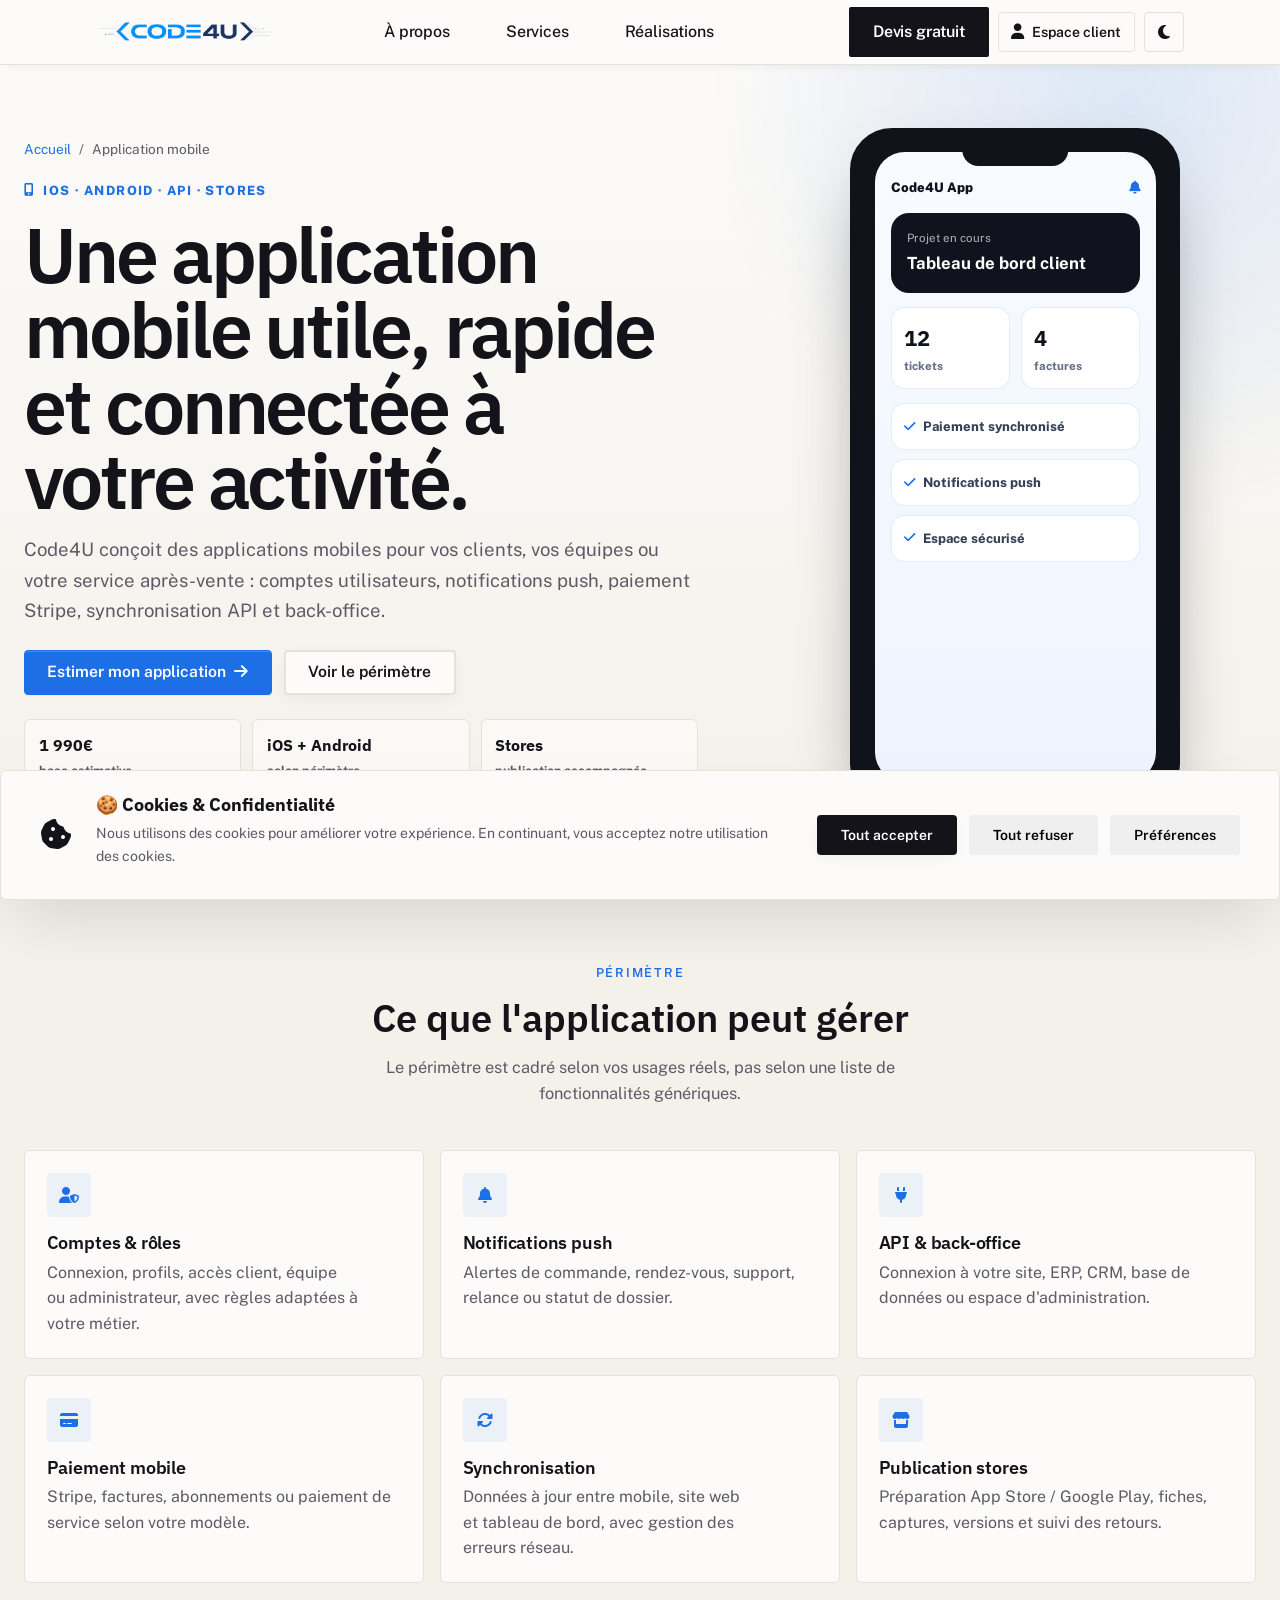
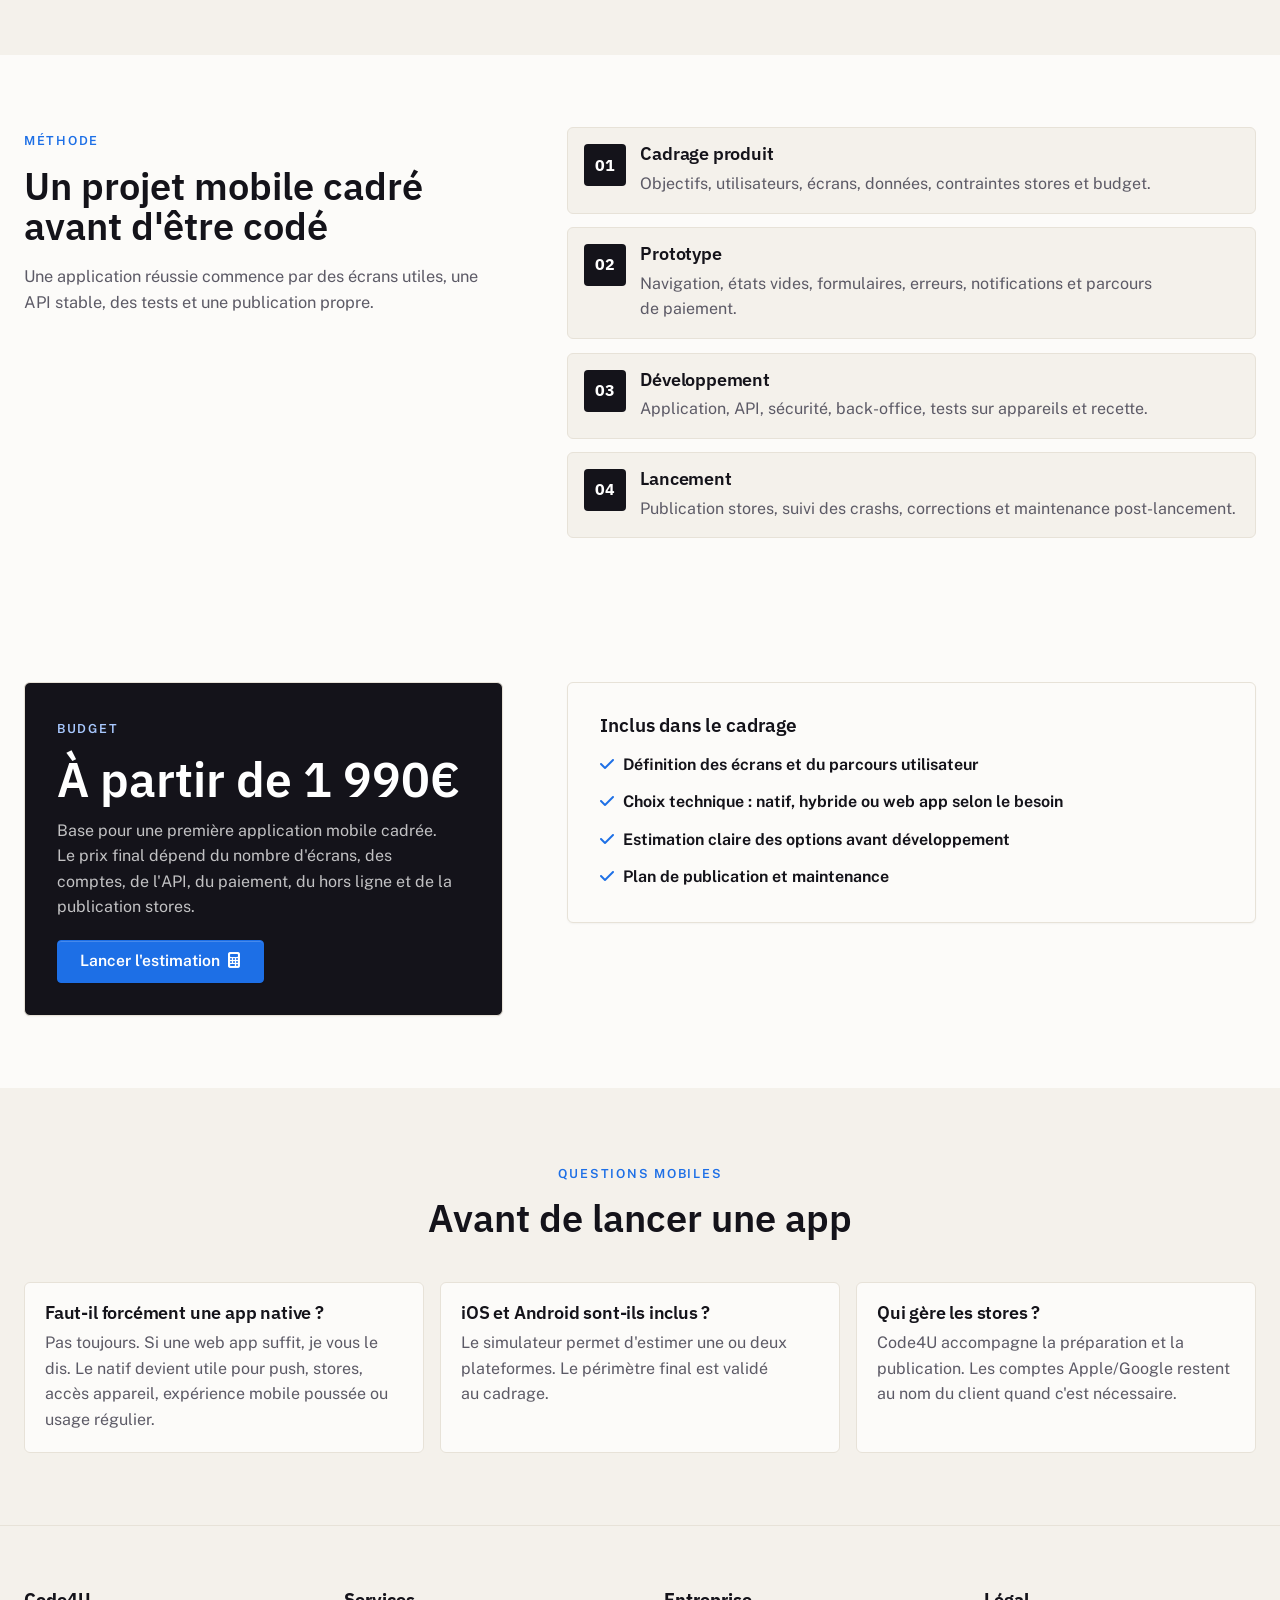
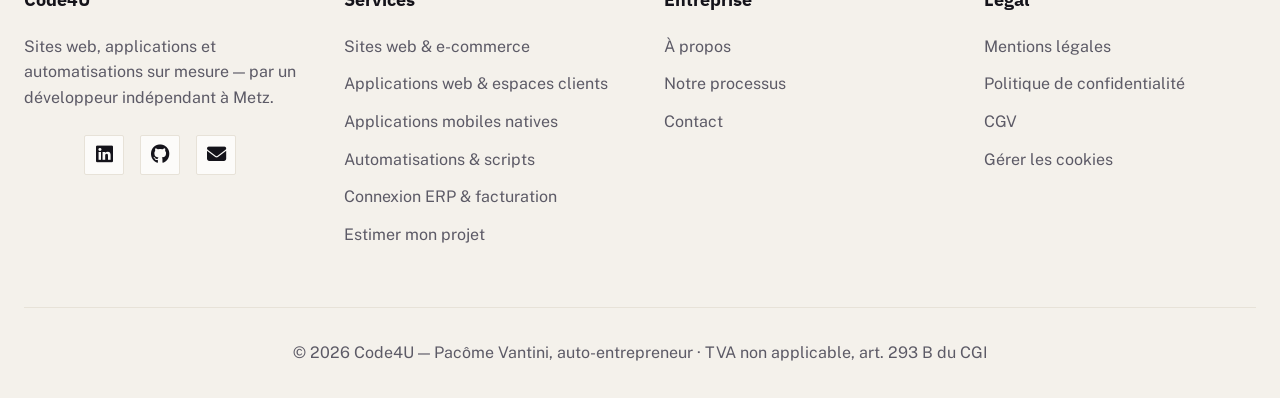
==== commit 5f526b1c: "Add portfolio logos and professional typography" ====
--- a/application-mobile.html
+++ b/application-mobile.html
@@ -31,7 +31,7 @@
     <link rel="preconnect" href="https://fonts.gstatic.com" crossorigin>
     <link rel="stylesheet" href="assets/css/style.css">
     <link rel="stylesheet" href="assets/css/platform.css">
-    <link href="https://fonts.googleapis.com/css2?family=Manrope:wght@300;400;500;600;700;800&family=Space+Grotesk:wght@400;500;600;700&display=swap" rel="stylesheet">
+    <link href="https://fonts.googleapis.com/css2?family=IBM+Plex+Sans:wght@400;500;600;700&family=Public+Sans:wght@300;400;500;600;700;800&display=swap" rel="stylesheet">
     <link rel="stylesheet" href="https://cdnjs.cloudflare.com/ajax/libs/font-awesome/6.5.0/css/all.min.css">
 </head>
 <body class="mobile-service-page">
--- a/assets/css/style.css
+++ b/assets/css/style.css
@@ -8,8 +8,8 @@
    Plus de cyan/orange/dégradés "IA".
    ============================================================ */
 :root {
-    --font-body: 'Manrope', -apple-system, BlinkMacSystemFont, 'Segoe UI', Roboto, sans-serif;
-    --font-display: 'Space Grotesk', 'Manrope', -apple-system, BlinkMacSystemFont, 'Segoe UI', sans-serif;
+    --font-body: 'Public Sans', -apple-system, BlinkMacSystemFont, 'Segoe UI', Roboto, sans-serif;
+    --font-display: 'IBM Plex Sans', 'Public Sans', -apple-system, BlinkMacSystemFont, 'Segoe UI', sans-serif;
     --primary-color: #14131a;   /* encre — surfaces/CTA sombres */
     --primary-hover: #000000;
     --primary-light: #3a3942;
@@ -6074,7 +6074,7 @@
     line-height: 1;
     z-index: 0;
     pointer-events: none;
-    font-family: 'Manrope', sans-serif;
+    font-family: 'Public Sans', sans-serif;
 }
 
 .parallax-section .container {
@@ -6152,7 +6152,7 @@
     color: rgba(255, 255, 255, 0.08);
     line-height: 1;
     margin-bottom: 1rem;
-    font-family: 'Manrope', sans-serif;
+    font-family: 'Public Sans', sans-serif;
     letter-spacing: -0.02em;
     position: relative;
     z-index: 0;
@@ -9550,7 +9550,7 @@
     border-radius: var(--radius-md);
     box-shadow: var(--shadow-xl);
     margin-top: 4px;
-    font-family: 'Manrope', sans-serif;
+    font-family: 'Public Sans', sans-serif;
     z-index: 10000;
 }
 
--- a/assets/css/platform.css
+++ b/assets/css/platform.css
@@ -15,8 +15,8 @@
 
 /* ---- Tokens additionnels ------------------------------------------------- */
 :root {
-    --font-display: 'Space Grotesk', 'Manrope', -apple-system, BlinkMacSystemFont, 'Segoe UI', sans-serif;
-    --font-body: 'Manrope', -apple-system, BlinkMacSystemFont, 'Segoe UI', Roboto, sans-serif;
+    --font-display: 'IBM Plex Sans', 'Public Sans', -apple-system, BlinkMacSystemFont, 'Segoe UI', sans-serif;
+    --font-body: 'Public Sans', -apple-system, BlinkMacSystemFont, 'Segoe UI', Roboto, sans-serif;
     /* Rayons réduits — design rectangulaire, minimal (override de style.css) */
     --radius-sm: 2px;
     --radius-md: 4px;
@@ -535,34 +535,10 @@
     max-height: 76%;
     filter: none;
 }
-.work-card__media--brand {
-    background:
-        radial-gradient(circle at 22% 18%, color-mix(in srgb, var(--accent-color) 18%, transparent), transparent 34%),
-        linear-gradient(135deg, #ffffff 0%, #f4f1eb 100%);
-}
-.work-card__media--brand-alt {
-    background:
-        radial-gradient(circle at 78% 20%, rgba(31, 157, 107, 0.18), transparent 34%),
-        linear-gradient(135deg, #ffffff 0%, #eef7f2 100%);
-}
-.brand-wordmark {
-    display: inline-flex;
-    align-items: center;
-    justify-content: center;
-    min-width: min(78%, 16rem);
-    min-height: 4.2rem;
-    padding: 0.7rem 1.15rem;
-    border: 1px solid color-mix(in srgb, var(--text-primary) 12%, transparent);
-    background: rgba(255, 255, 255, 0.78);
-    color: var(--text-primary);
-    font-family: var(--font-display);
-    font-size: clamp(1.35rem, 3vw, 2.05rem);
-    font-weight: 700;
-    line-height: 1;
-    letter-spacing: 0;
-    text-align: center;
-    box-shadow: var(--shadow-md);
-}
+.work-card__media--visioframe { background: #ff1207; }
+.work-card__media--visioframe img { max-width: 88%; max-height: 62%; }
+.work-card__media--petconnect { background: #f7fbf8; }
+.work-card__media--petconnect img { max-width: 90%; max-height: 64%; }
 .work-card__media--placeholder { color: var(--text-secondary); font-size: 0.85rem; padding: 1rem; text-align: center; }
 .work-card__body { padding: 1.3rem 1.4rem 1.5rem; }
 .work-card__tag { font-size: 0.76rem; font-weight: 600; letter-spacing: 0.1em; text-transform: uppercase; color: var(--accent-color); }
@@ -1262,10 +1238,6 @@
     max-height: 100%;
     object-fit: contain;
     filter: saturate(0.95) contrast(1.04);
-}
-.logo-chip--word {
-    background: rgba(255, 255, 255, 0.92);
-    border-color: color-mix(in srgb, var(--accent-color) 20%, var(--border-color));
 }
 
 /* Maquette navigateur */
